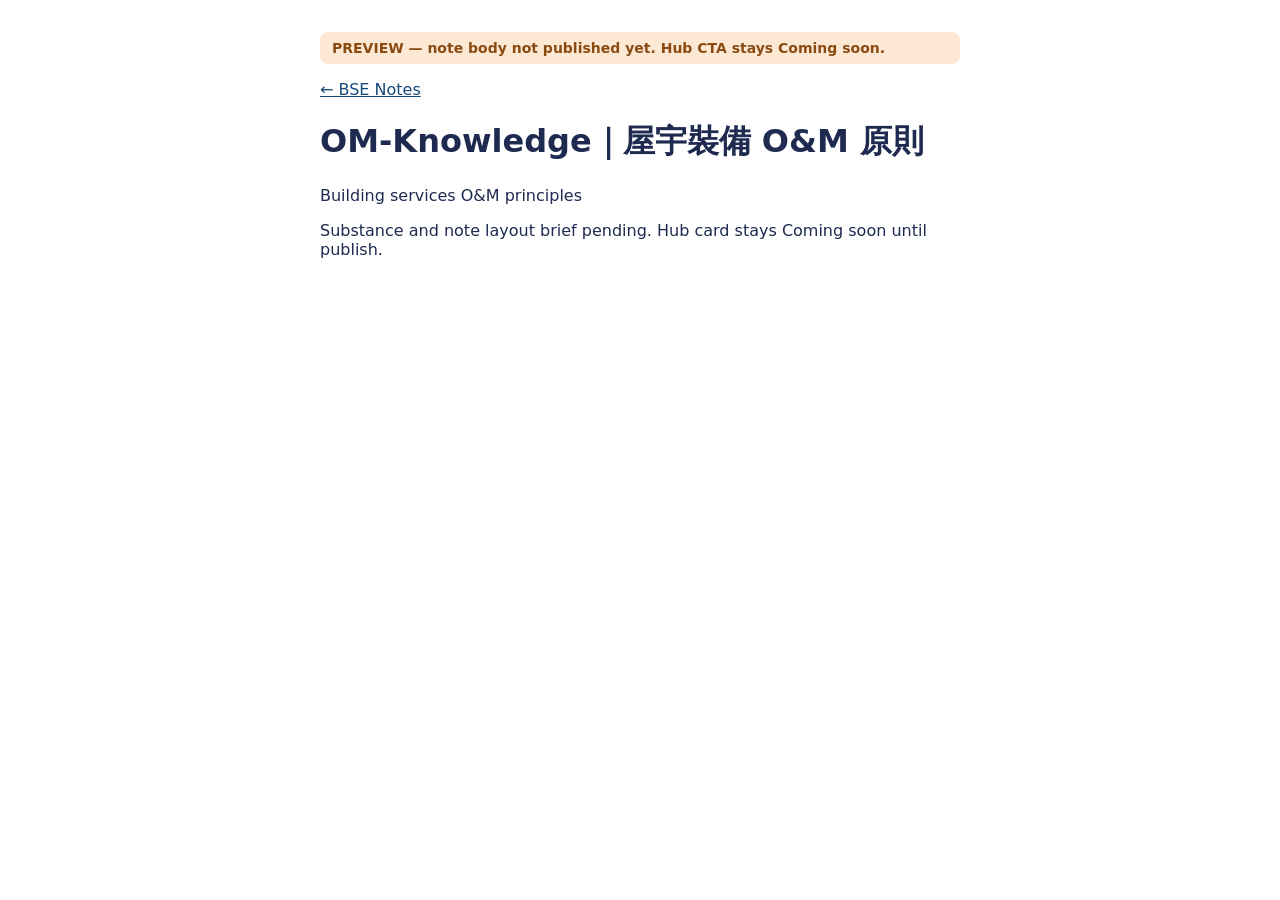
==== notes/om-knowledge/index.html @ ad76e93e "feat: hub preview from Celine brief-hub-v1 Port mockup hub-v1 to index with PREVIEW badge. First car" ====
<!DOCTYPE html>
<html lang="zh-Hant">
<head>
  <meta charset="utf-8" />
  <meta name="viewport" content="width=device-width, initial-scale=1, viewport-fit=cover" />
  <title>OM-Knowledge｜屋宇裝備 O&amp;M 原則 (PREVIEW)</title>
  <meta name="robots" content="noindex,nofollow" />
  <meta name="description" content="Building services O&amp;M principles — coming soon." />
  <style>
    body { font-family: system-ui, sans-serif; max-width: 40rem; margin: 2rem auto; padding: 0 1rem; color: #1E2A50; }
    .preview { background: #fde8d4; color: #8a4b12; padding: 0.5rem 0.75rem; border-radius: 8px; font-weight: 600; font-size: 0.875rem; }
    a { color: #174A7C; }
  </style>
</head>
<body>
  <p class="preview">PREVIEW — note body not published yet. Hub CTA stays Coming soon.</p>
  <p><a href="../../">← BSE Notes</a></p>
  <h1>OM-Knowledge｜屋宇裝備 O&amp;M 原則</h1>
  <p>Building services O&amp;M principles</p>
  <p>Substance and note layout brief pending. Hub card stays Coming soon until publish.</p>
</body>
</html>
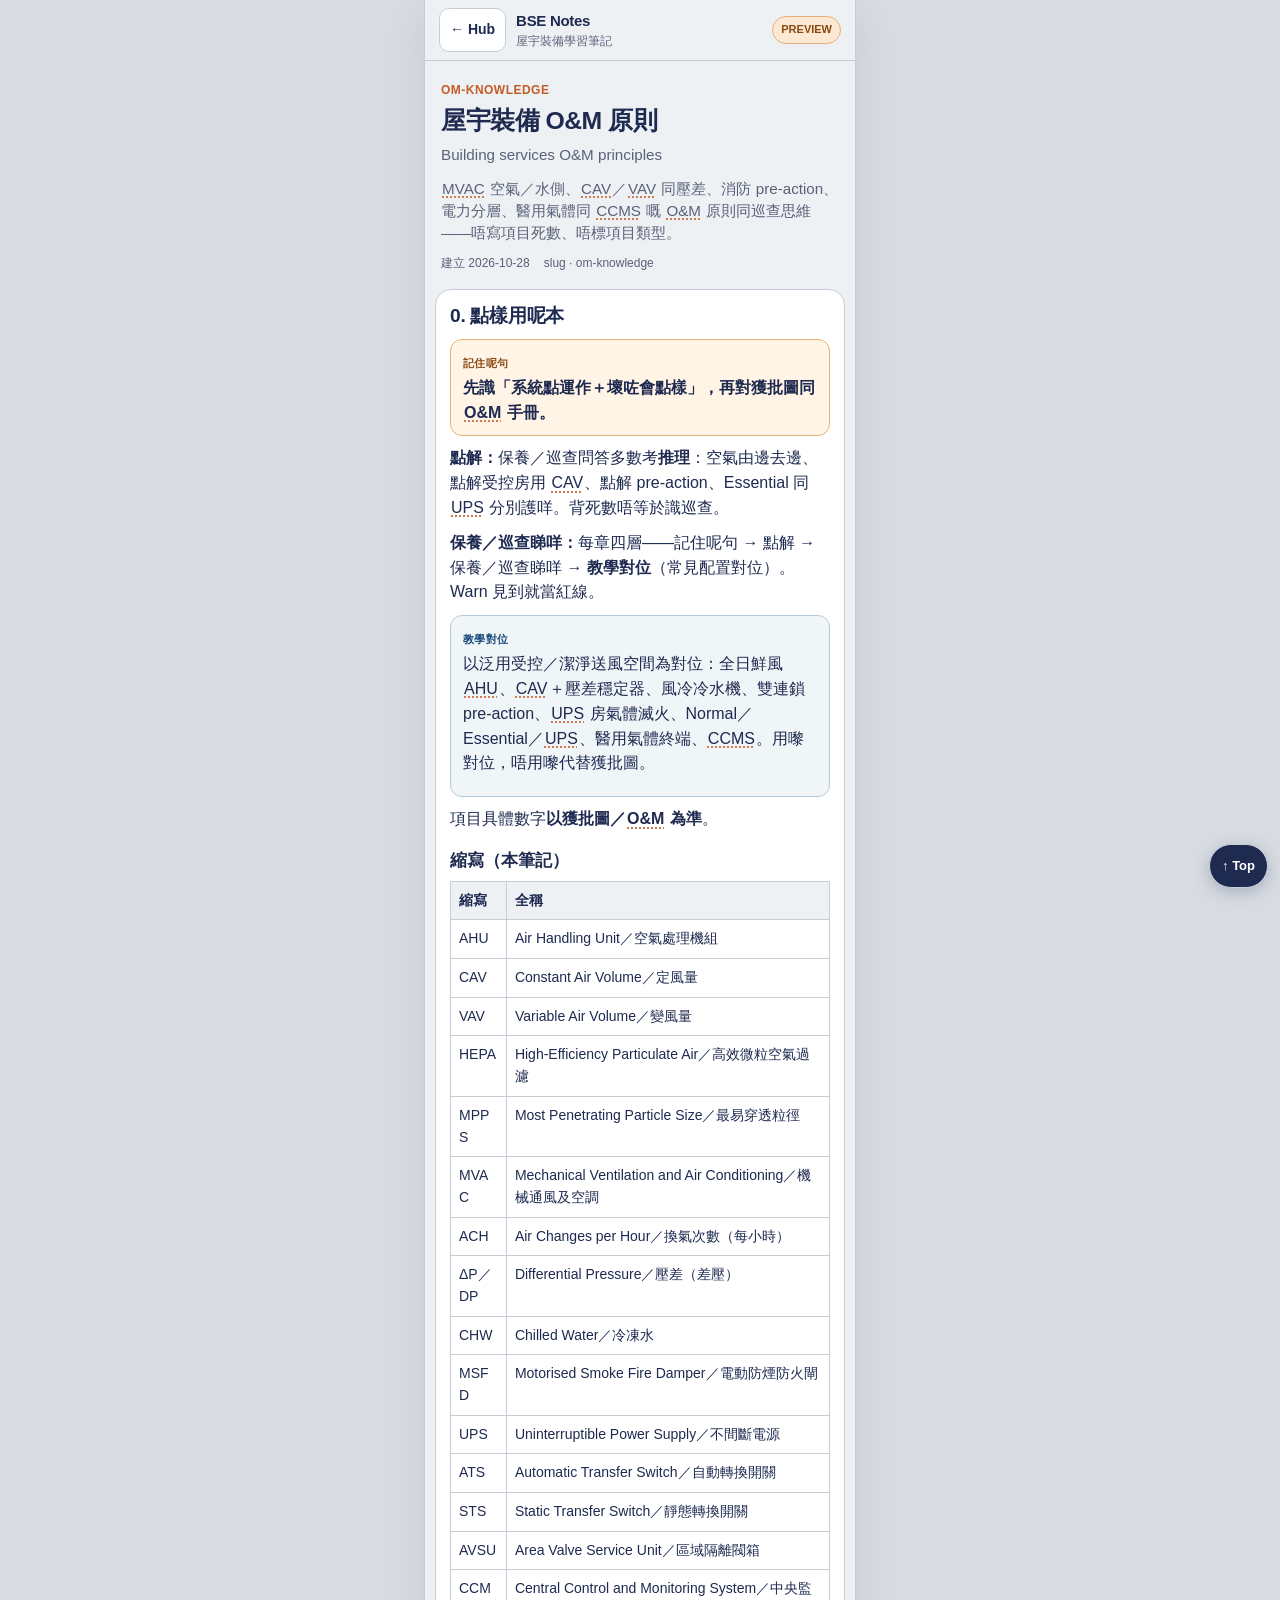
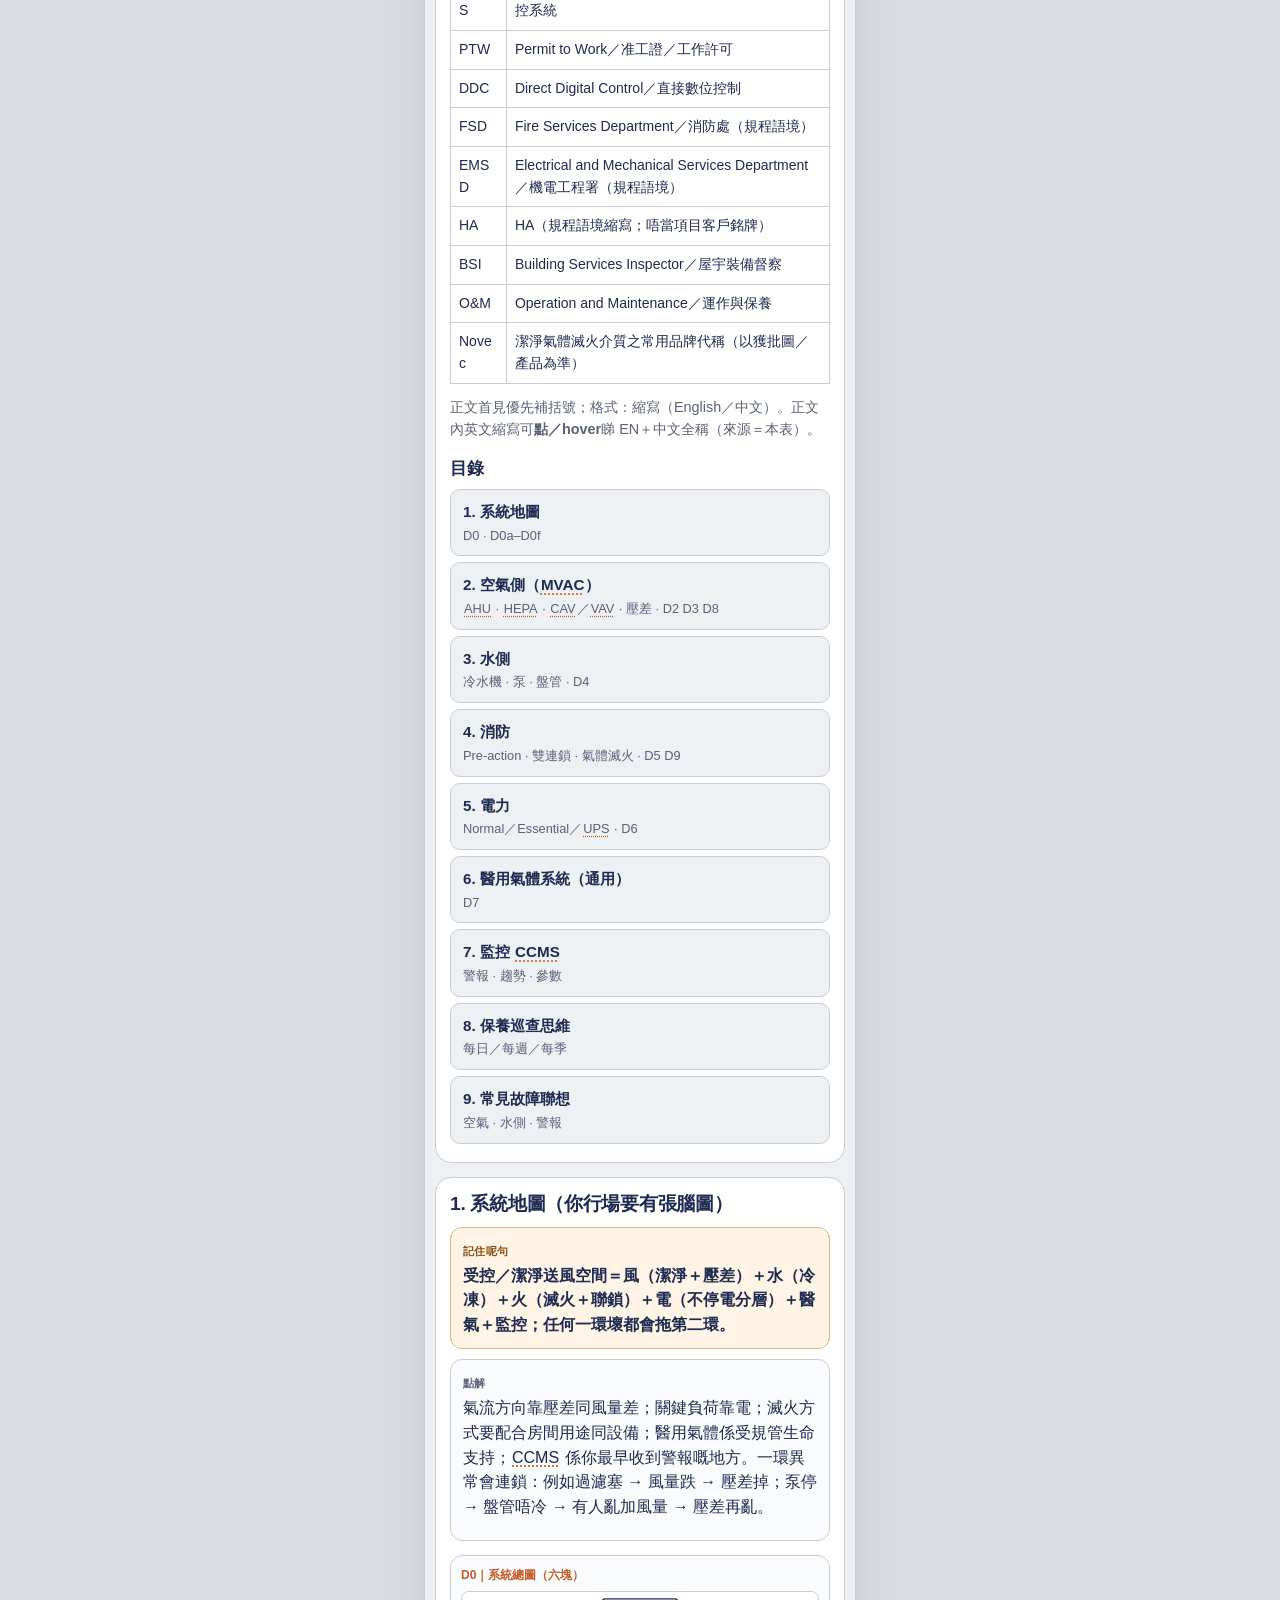
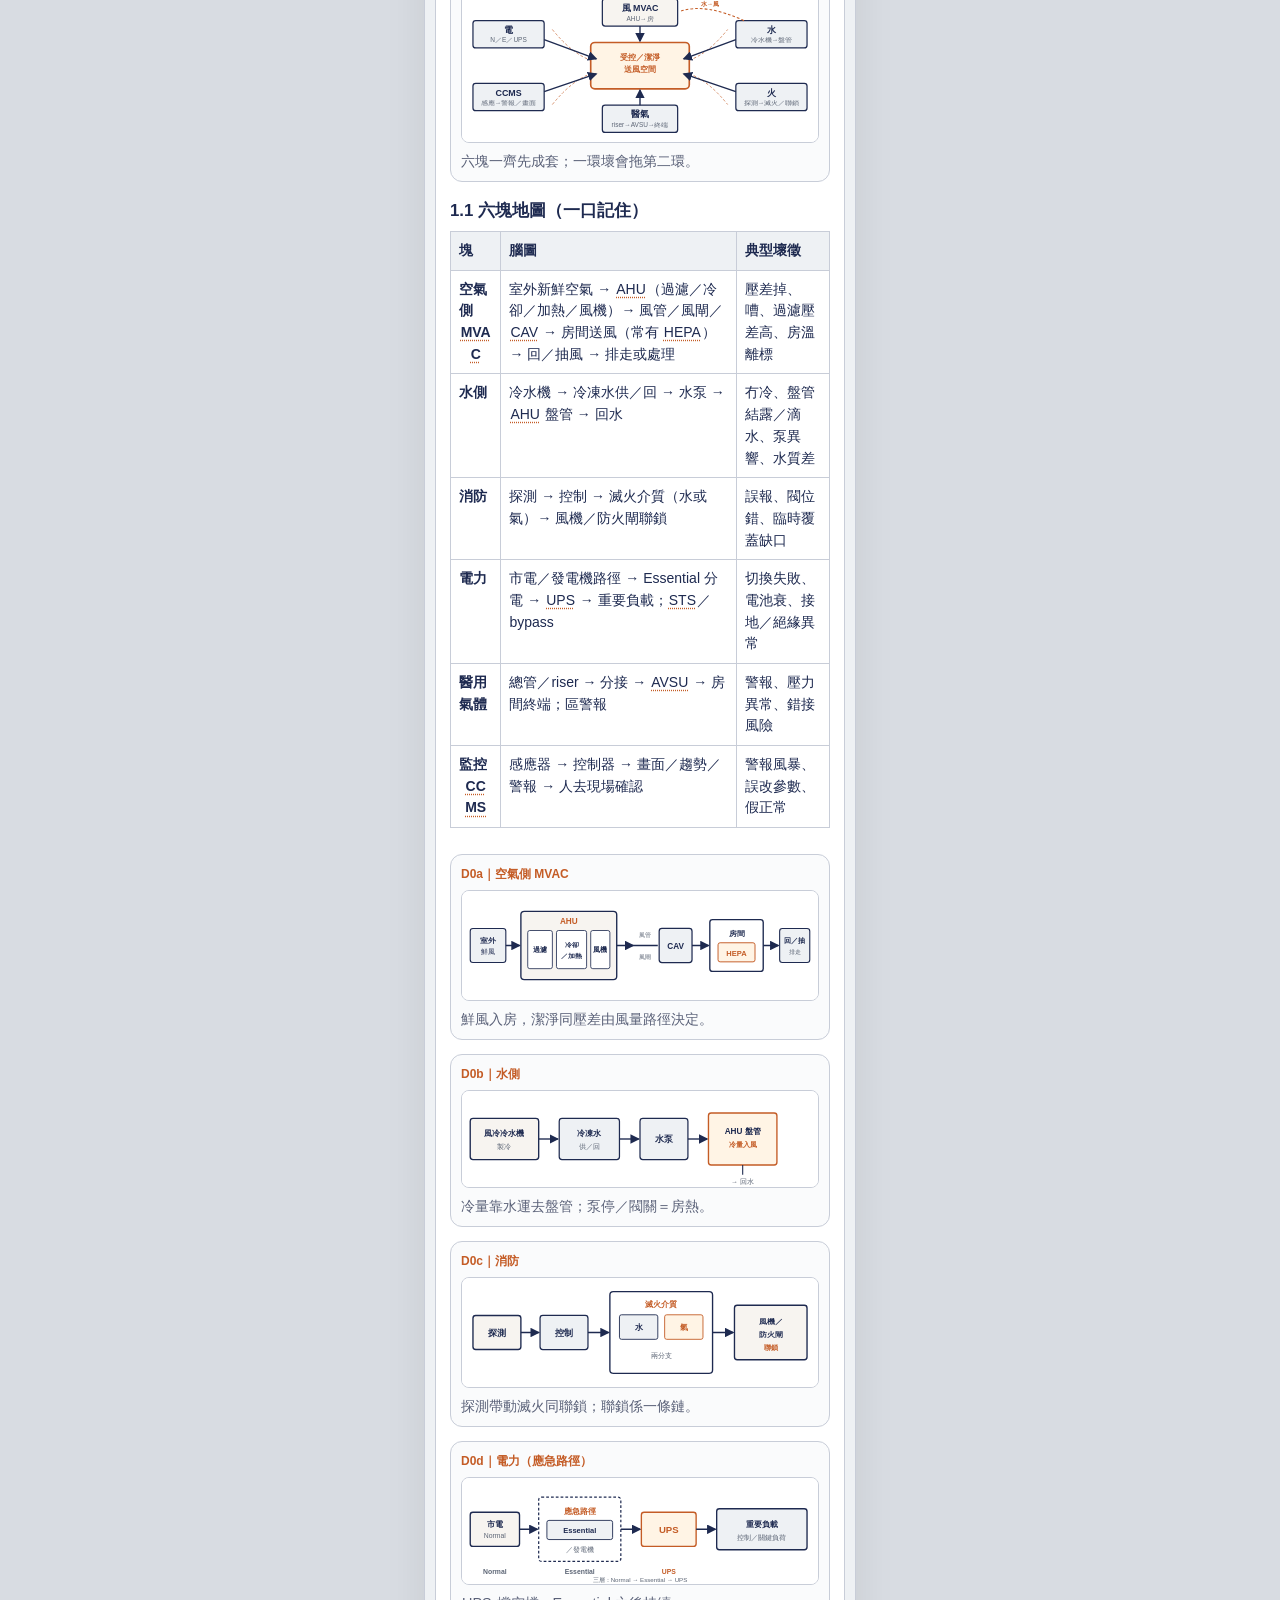
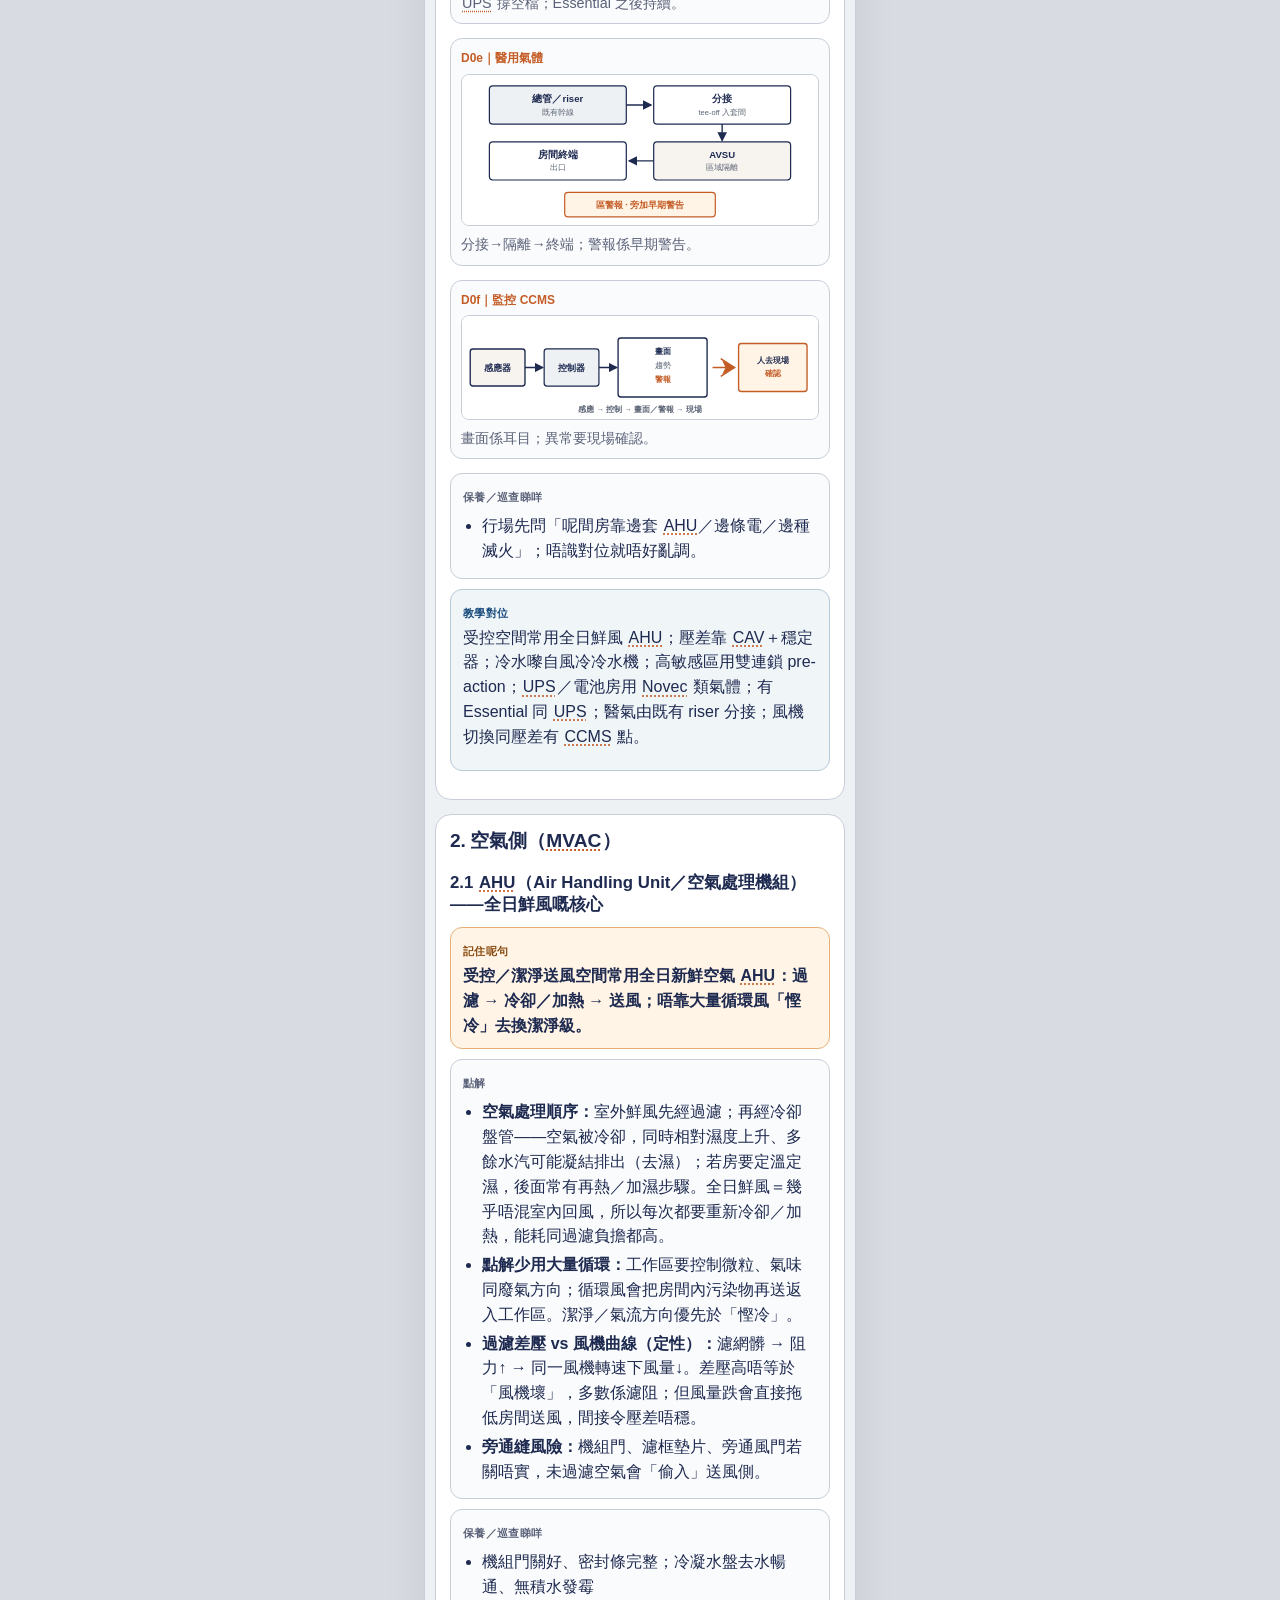
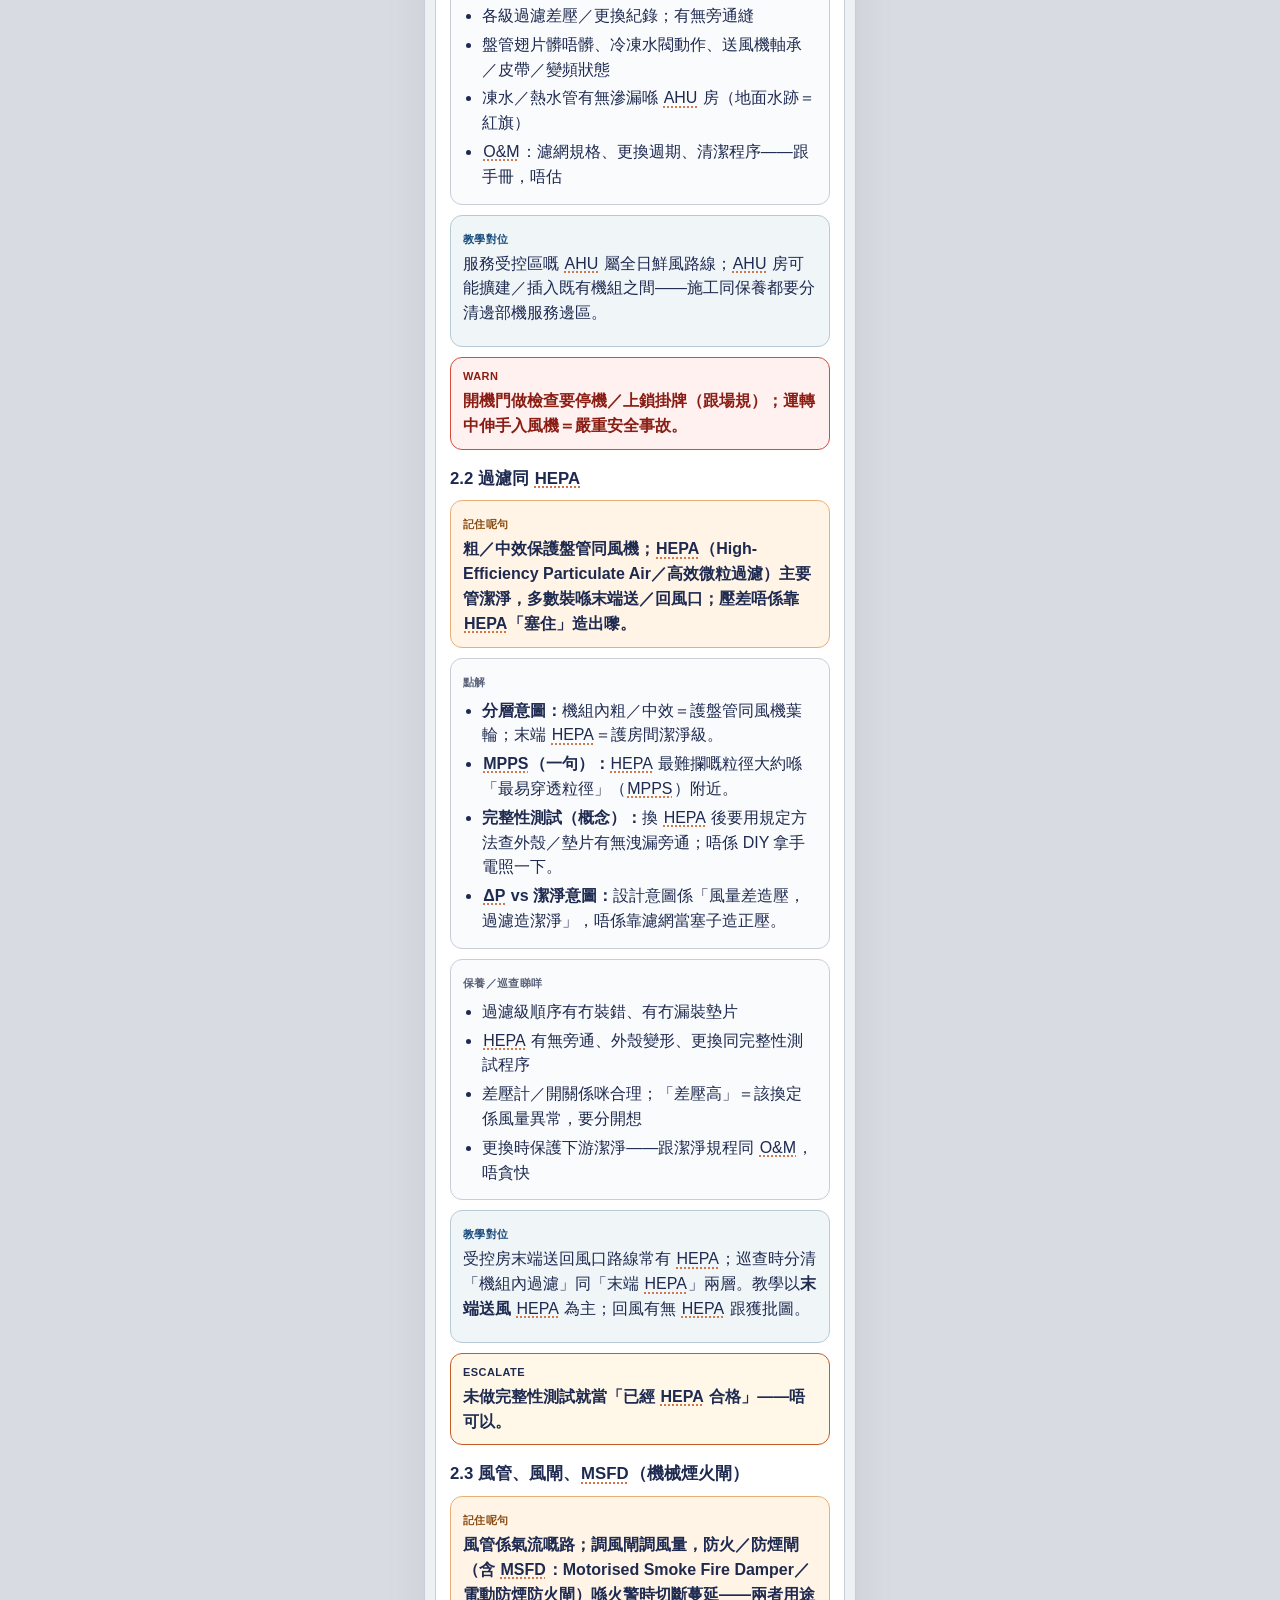
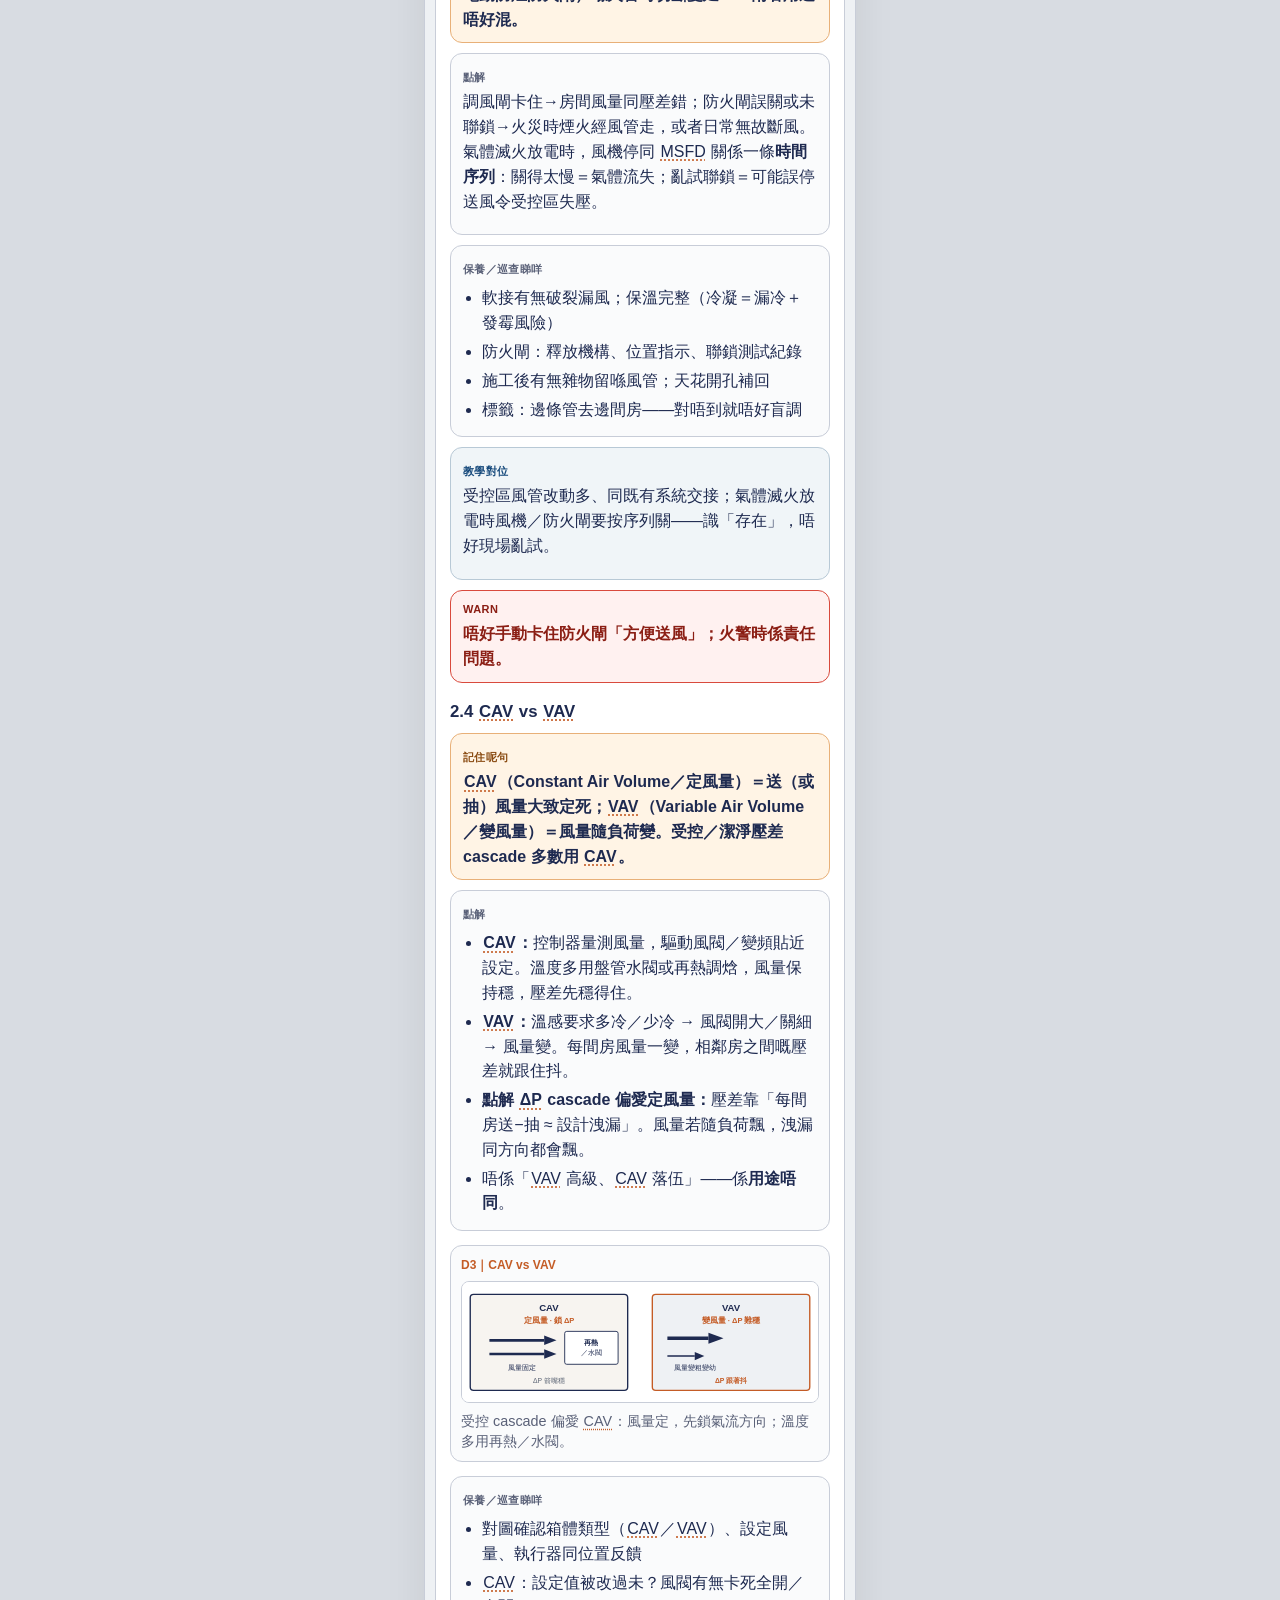
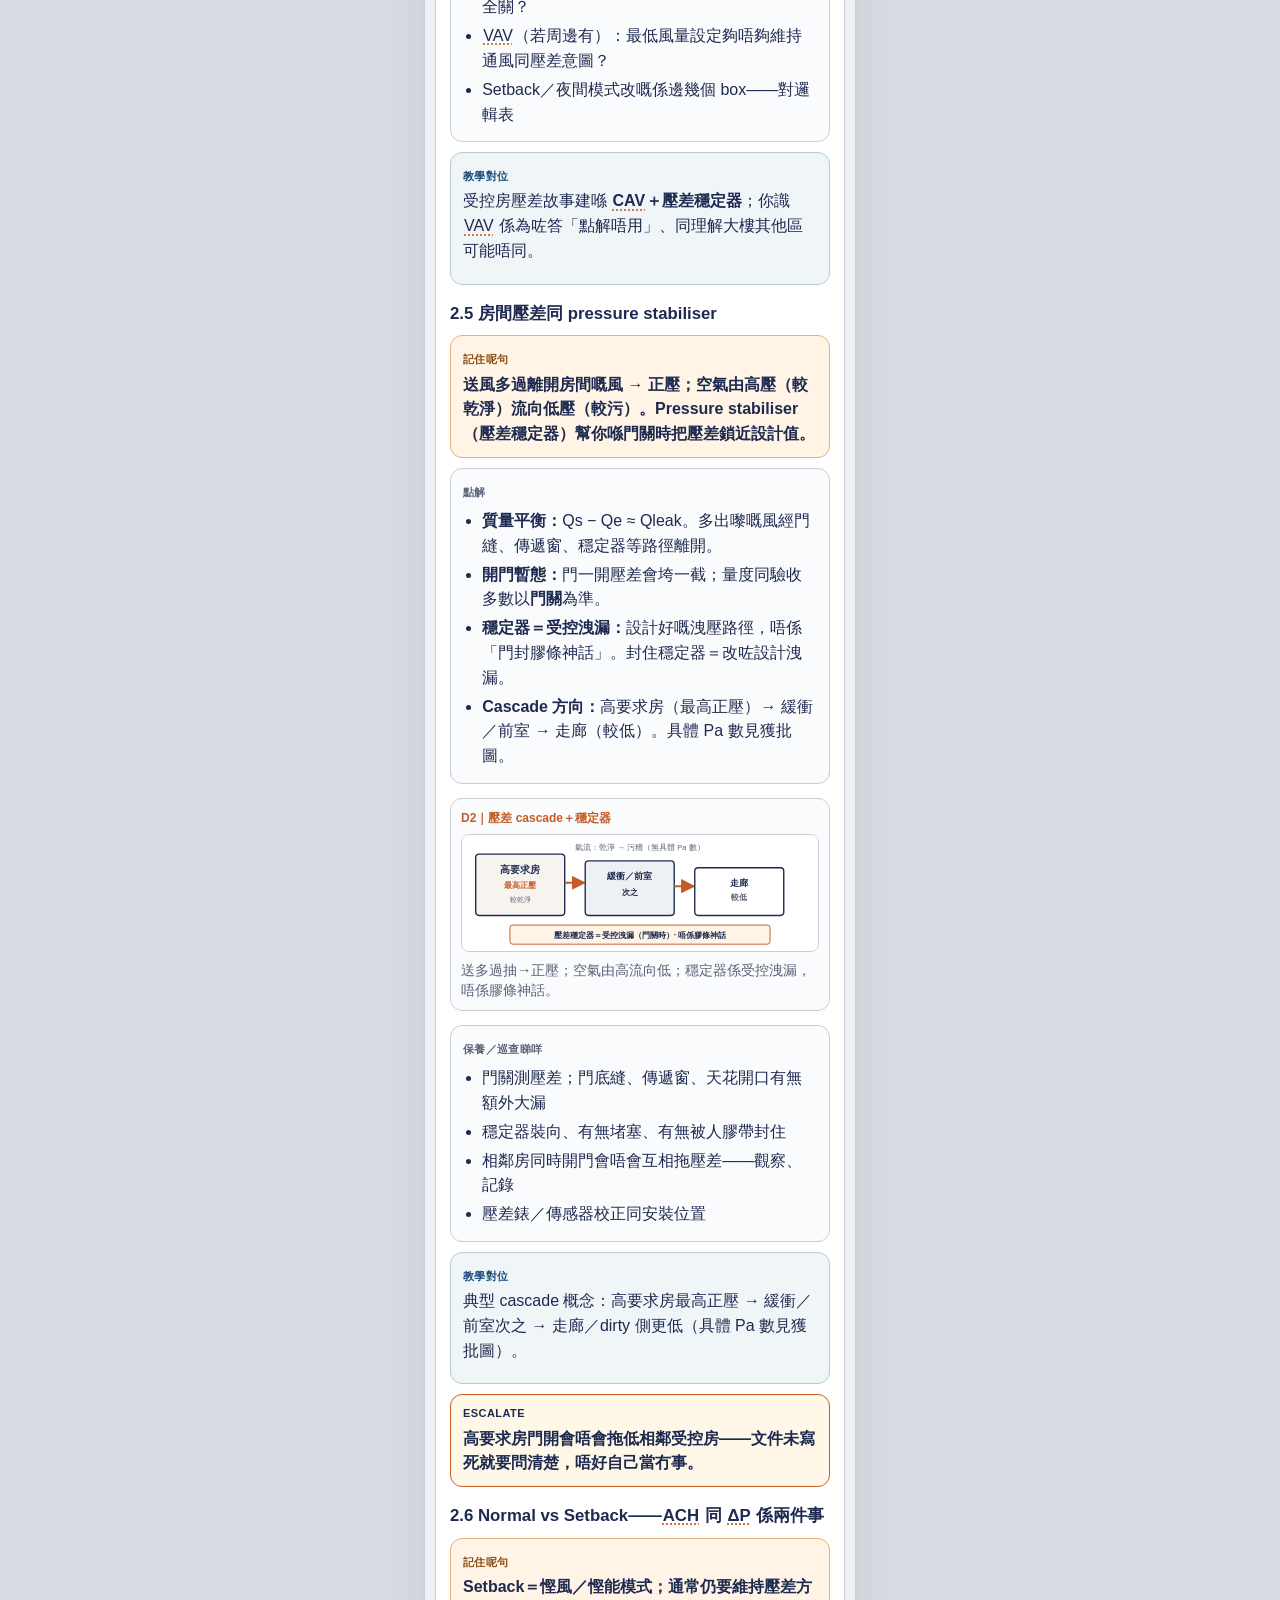
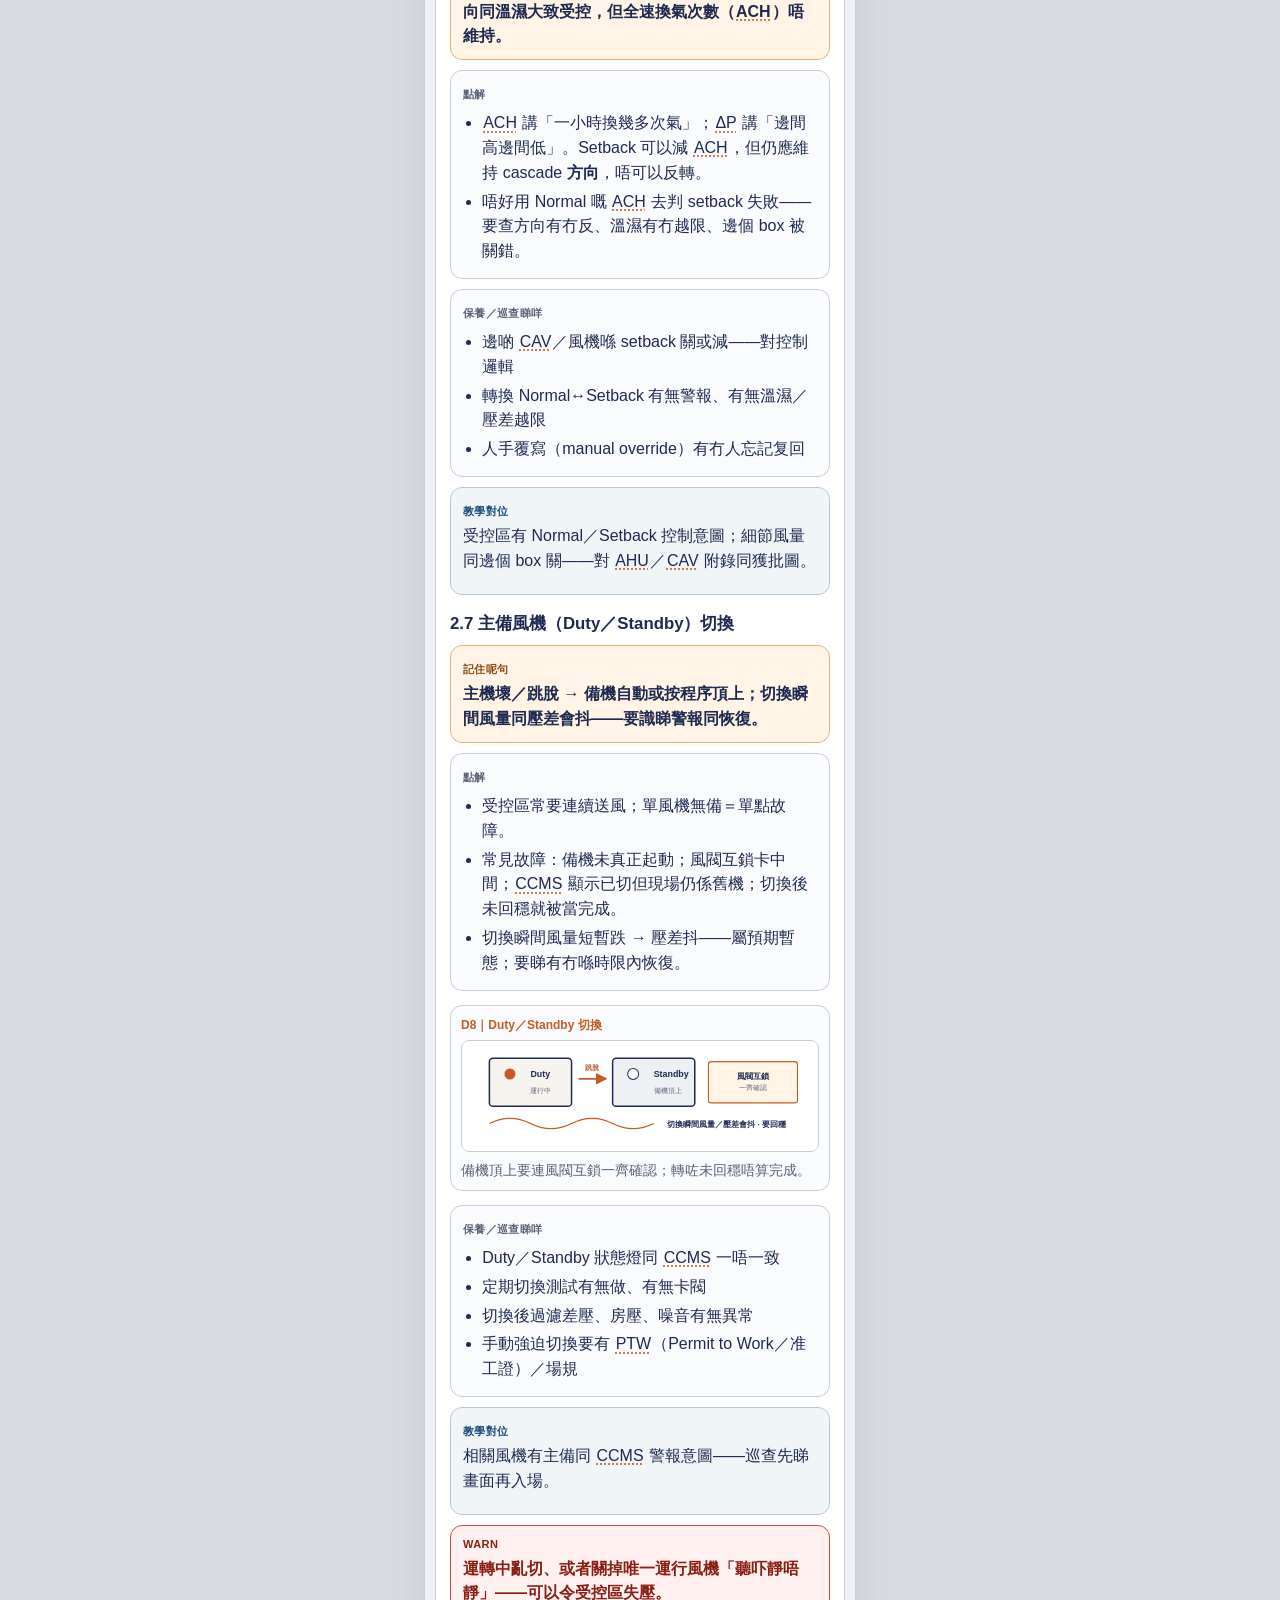
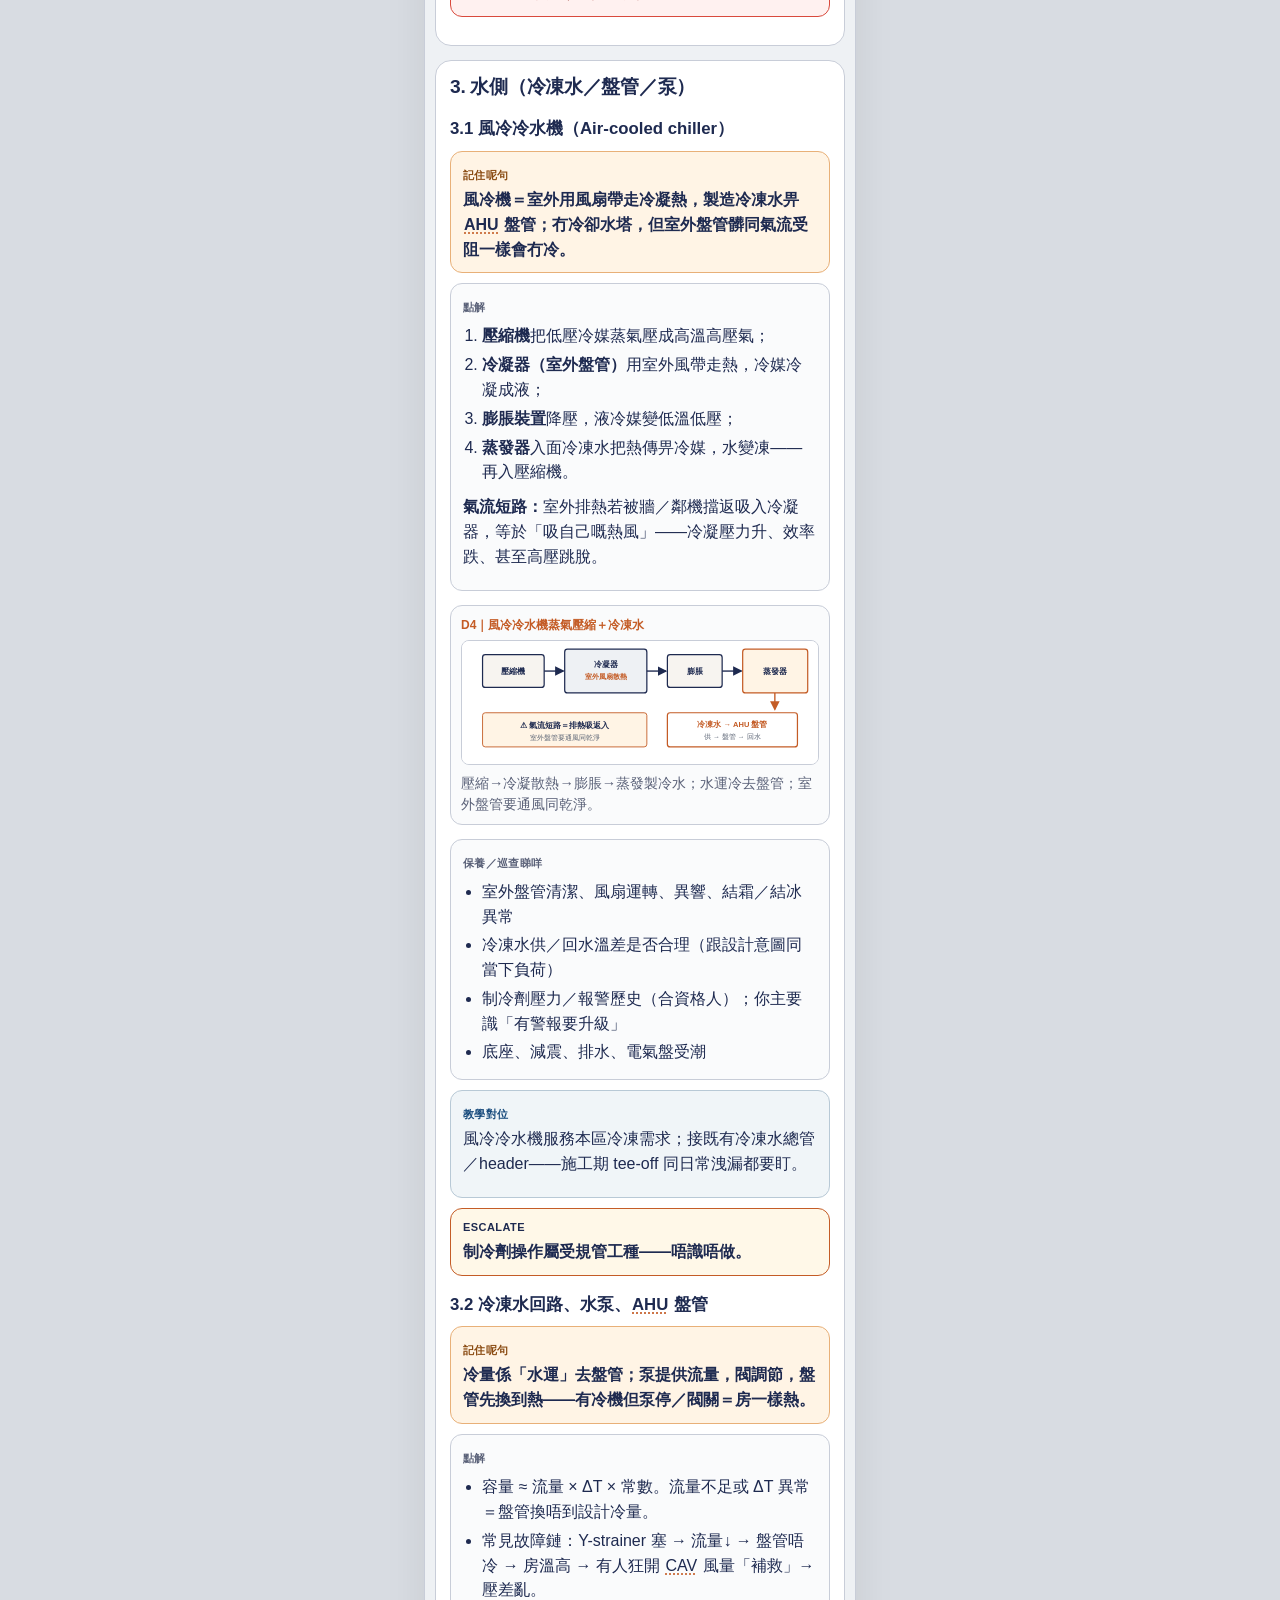
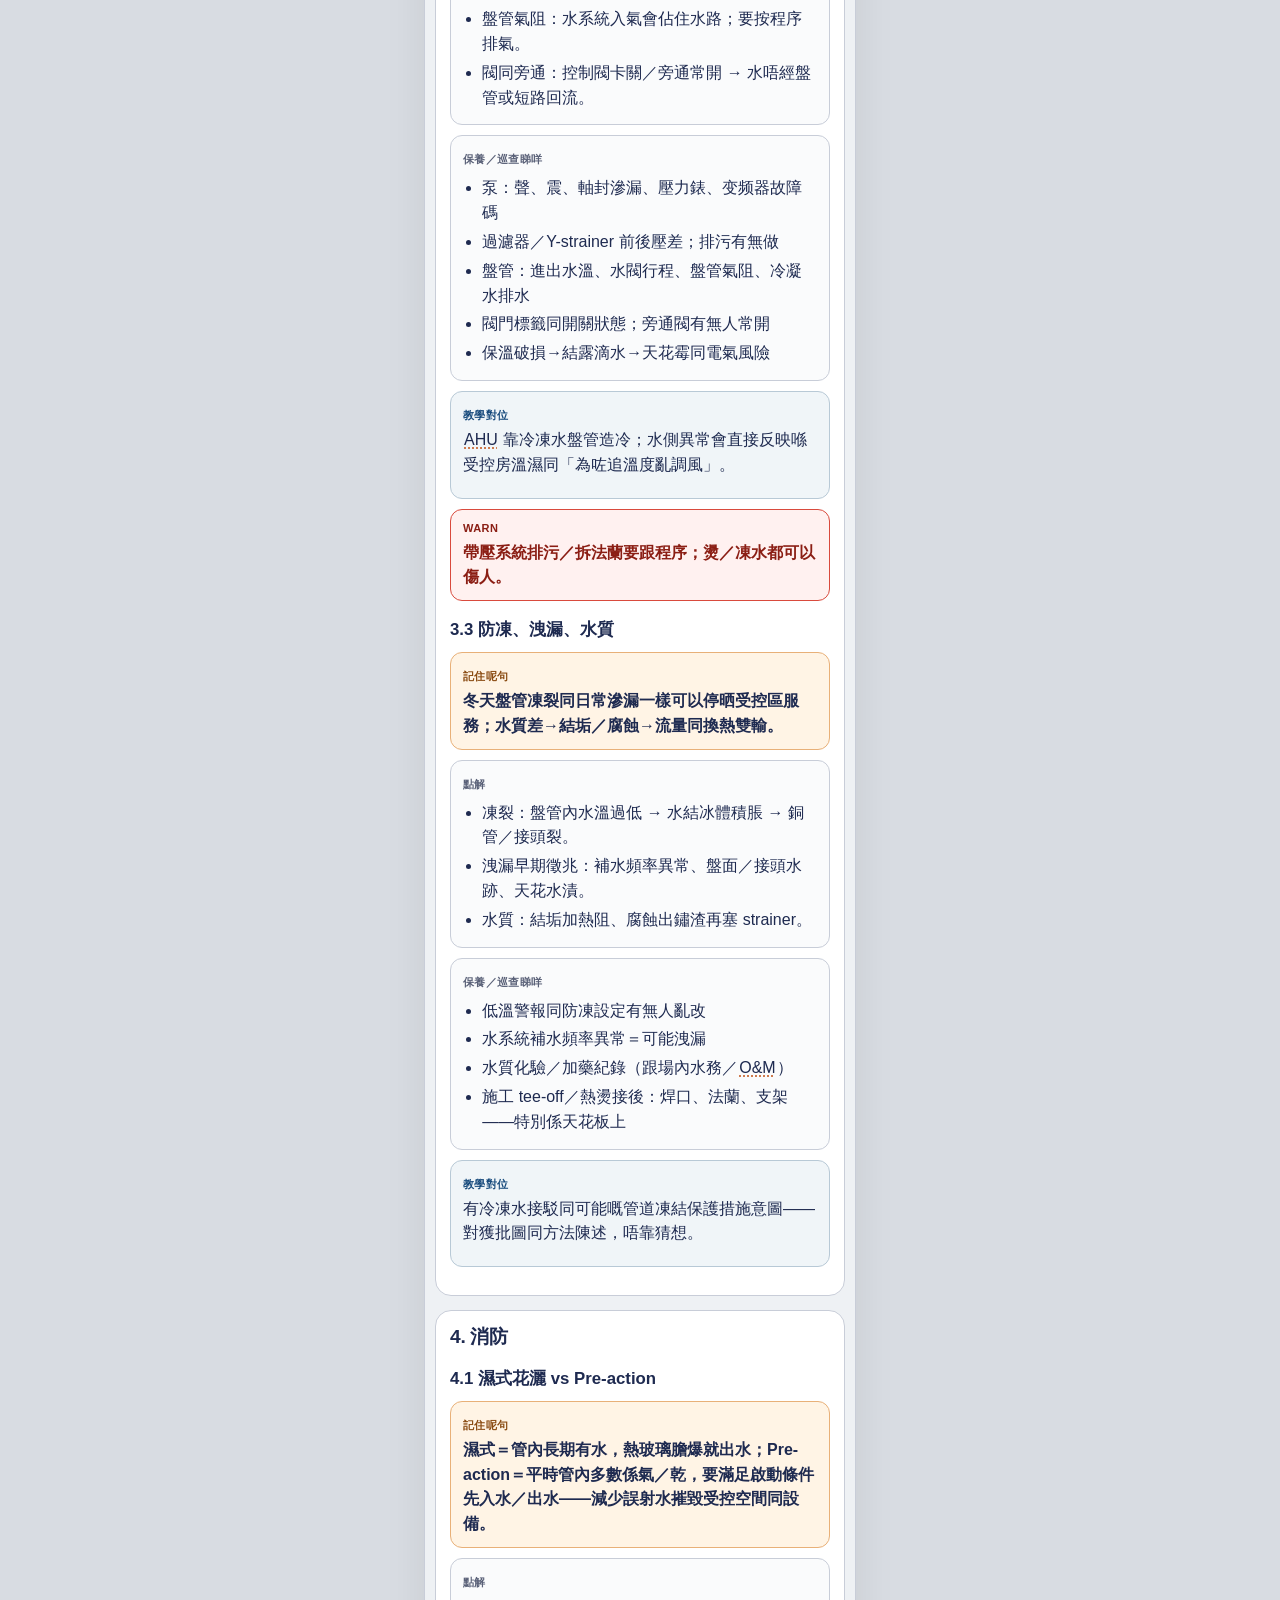
==== commit 525d6cbd: "feat: ship OM-Knowledge note v3.1 on preview Replace the coming-soon placeholder with the Celine lay" ====
--- a/notes/om-knowledge/index.html
+++ b/notes/om-knowledge/index.html
@@ -5,18 +5,1149 @@
   <meta name="viewport" content="width=device-width, initial-scale=1, viewport-fit=cover" />
   <title>OM-Knowledge｜屋宇裝備 O&amp;M 原則 (PREVIEW)</title>
   <meta name="robots" content="noindex,nofollow" />
-  <meta name="description" content="Building services O&amp;M principles — coming soon." />
+  <meta name="description" content="MVAC 空氣／水側、CAV／VAV 同壓差、消防 pre-action、電力分層、醫用氣體同 CCMS 嘅 O&amp;M 原則同巡查思維——唔寫項目死數、唔標項目類型。" />
+  <meta name="theme-color" content="#EEF1F4" />
   <style>
-    body { font-family: system-ui, sans-serif; max-width: 40rem; margin: 2rem auto; padding: 0 1rem; color: #1E2A50; }
-    .preview { background: #fde8d4; color: #8a4b12; padding: 0.5rem 0.75rem; border-radius: 8px; font-weight: 600; font-size: 0.875rem; }
-    a { color: #174A7C; }
-  </style>
+:root {
+  --canvas: #EEF1F4;
+  --panel: #FFFFFF;
+  --ink: #1E2A50;
+  --muted: #5A6178;
+  --line: #C8CDD8;
+  --accent: #C45C26;
+  --focus: #174A7C;
+  --warn-bg: #FFF1F0;
+  --warn-bd: #D94A3D;
+  --warn-ink: #8B1E14;
+  --esc-bg: #FFF8E8;
+  --esc-bd: #C45C26;
+  --remember-bg: #FFF4E5;
+  --align-bg: #F0F5F8;
+  --safe-top: env(safe-area-inset-top, 0px);
+  --safe-bottom: env(safe-area-inset-bottom, 0px);
+}
+* { box-sizing: border-box; }
+html { scroll-behavior: smooth; }
+html, body {
+  margin: 0; padding: 0;
+  background: #D8DCE2;
+  color: var(--ink);
+  font-family: -apple-system, BlinkMacSystemFont, "Segoe UI", Roboto,
+    "Noto Sans TC", "PingFang TC", "Helvetica Neue", sans-serif;
+  font-size: 16px;
+  line-height: 1.55;
+  -webkit-text-size-adjust: 100%;
+}
+img, svg { max-width: 100%; height: auto; display: block; }
+a { color: var(--focus); }
+a:focus-visible, button:focus-visible, .toc a:focus-visible {
+  outline: 3px solid var(--focus);
+  outline-offset: 2px;
+}
+
+.topbar {
+  position: sticky; top: 0; z-index: 40;
+  display: flex; align-items: center; gap: 10px;
+  padding: calc(8px + var(--safe-top)) 14px 8px;
+  background: rgba(238,241,244,0.96);
+  backdrop-filter: blur(8px);
+  border-bottom: 1px solid var(--line);
+}
+.topbar a.back {
+  display: inline-flex; align-items: center; justify-content: center;
+  min-height: 44px; min-width: 44px; padding: 0 10px;
+  border-radius: 10px; text-decoration: none; font-weight: 600; font-size: 14px;
+  color: var(--ink); background: var(--panel); border: 1px solid var(--line);
+}
+.topbar .brand { min-width: 0; flex: 1; }
+.topbar .brand .name { font-weight: 700; font-size: 15px; letter-spacing: -0.02em; }
+.topbar .brand .sub { font-size: 12px; color: var(--muted); }
+.topbar .badge {
+  font-size: 11px;
+  font-weight: 700;
+  color: #8a4b12;
+  background: #fde8d4;
+  border: 1px solid #e8b078;
+  border-radius: 999px;
+  padding: 4px 8px;
+  white-space: nowrap;
+  flex: 0 0 auto;
+}
+
+.wrap {
+  max-width: 430px;
+  overflow-x: hidden;
+  margin: 0 auto;
+  background: var(--canvas);
+  min-height: 100dvh;
+  padding-bottom: calc(32px + var(--safe-bottom));
+}
+@media (min-width: 768px) {
+  .wrap { box-shadow: 0 0 0 1px var(--line), 0 12px 40px rgba(0,0,0,0.08); }
+}
+
+.hero { padding: 16px 16px 8px; }
+.eyebrow {
+  display: inline-block; font-size: 12px; font-weight: 700;
+  letter-spacing: 0.04em; text-transform: uppercase;
+  color: var(--accent); margin-bottom: 6px;
+}
+.hero h1 {
+  margin: 0; font-size: 1.55rem; line-height: 1.25;
+  letter-spacing: -0.02em; font-weight: 800;
+}
+.hero .en {
+  margin: 6px 0 0; font-size: 0.95rem; color: var(--muted); font-weight: 500;
+}
+.hero .blurb {
+  margin: 12px 0 0; font-size: 0.95rem; color: var(--muted); line-height: 1.45;
+}
+.meta-row {
+  margin-top: 10px; font-size: 12px; color: var(--muted);
+  display: flex; flex-wrap: wrap; gap: 8px 14px;
+}
+
+.sheet {
+  margin: 8px 10px 0;
+  background: var(--panel);
+  border-radius: 16px;
+  border: 1px solid var(--line);
+  padding: 14px 14px 18px;
+}
+.sheet + .sheet { margin-top: 14px; }
+
+h2 {
+  margin: 0 0 10px; font-size: 1.2rem; line-height: 1.3;
+  letter-spacing: -0.015em; font-weight: 800;
+  scroll-margin-top: 64px;
+}
+h3 {
+  margin: 18px 0 8px; font-size: 1.05rem; line-height: 1.35;
+  font-weight: 750; scroll-margin-top: 64px;
+}
+h3:first-child { margin-top: 0; }
+p { margin: 0 0 10px; overflow-wrap: anywhere; }
+ul, ol { margin: 0 0 10px; padding-left: 1.2em; }
+li { margin: 0.25em 0; overflow-wrap: anywhere; }
+table {
+  width: 100%; border-collapse: collapse; font-size: 0.9375rem;
+  margin: 0 0 12px;
+}
+th, td {
+  border: 1px solid var(--line); padding: 8px 8px;
+  text-align: left; vertical-align: top; overflow-wrap: anywhere;
+}
+th { background: var(--canvas); font-weight: 700; }
+.checklist { list-style: none; padding-left: 0; }
+.checklist li {
+  position: relative; padding: 6px 8px 6px 28px;
+  border: 1px solid var(--line); border-radius: 8px;
+  margin: 6px 0; background: #FAFBFC;
+}
+.checklist li::before {
+  content: ""; position: absolute; left: 8px; top: 10px;
+  width: 14px; height: 14px; border: 2px solid var(--line); border-radius: 3px;
+}
+
+.toc {
+  display: flex; flex-direction: column; gap: 6px;
+  margin: 8px 0 0;
+}
+.toc a {
+  display: block; text-decoration: none; color: var(--ink);
+  padding: 10px 12px; border-radius: 10px;
+  background: var(--canvas); border: 1px solid var(--line);
+  font-size: 0.95rem; font-weight: 600;
+}
+.toc a span { display: block; font-size: 0.8rem; color: var(--muted); font-weight: 500; margin-top: 2px; }
+
+.tier {
+  border: 1px solid var(--line); border-radius: 12px;
+  padding: 10px 12px; margin: 10px 0;
+  background: #FAFBFC;
+}
+.tier .label {
+  display: inline-block; font-size: 11px; font-weight: 800;
+  letter-spacing: 0.03em; text-transform: uppercase;
+  color: var(--muted); margin-bottom: 4px;
+}
+.tier.remember { background: var(--remember-bg); border-color: #e8b078; }
+.tier.remember .label { color: #8a4b12; }
+.tier.remember p { font-weight: 650; margin-bottom: 0; }
+.tier.align { background: var(--align-bg); border-color: #b8c9d6; }
+.tier.align .label { color: var(--focus); }
+.tier ul { margin-bottom: 0; }
+
+.warn, .escalate {
+  border-radius: 12px; padding: 10px 12px; margin: 10px 0;
+  border: 1.5px solid;
+}
+.warn { background: var(--warn-bg); border-color: var(--warn-bd); color: var(--warn-ink); }
+.escalate { background: var(--esc-bg); border-color: var(--esc-bd); }
+.warn .label, .escalate .label {
+  font-size: 11px; font-weight: 800; letter-spacing: 0.04em;
+  text-transform: uppercase; display: block; margin-bottom: 4px;
+}
+.warn p, .escalate p { margin: 0; font-weight: 600; }
+
+.figure {
+  margin: 14px 0; padding: 10px;
+  background: #FAFBFC; border: 1px solid var(--line); border-radius: 12px;
+}
+.figure .fid {
+  font-size: 12px; font-weight: 800; color: var(--accent); margin-bottom: 6px;
+}
+.figure img {
+  width: 100%; background: #fff; border-radius: 8px;
+  border: 1px solid var(--line);
+}
+.figure .cap {
+  margin: 8px 0 0; font-size: 0.9rem; color: var(--muted); line-height: 1.4;
+}
+
+.abbr-wrap { overflow-x: auto; -webkit-overflow-scrolling: touch; }
+.abbr-wrap table { min-width: 280px; font-size: 0.875rem; }
+
+.closing {
+  margin: 12px 10px 0; padding: 14px;
+  background: var(--panel); border-radius: 16px; border: 1px solid var(--line);
+  font-size: 0.95rem; color: var(--muted);
+}
+.closing strong { color: var(--ink); }
+
+.jump {
+  position: fixed; right: 12px; bottom: calc(12px + var(--safe-bottom));
+  z-index: 30;
+  min-height: 44px; min-width: 44px; padding: 0 12px;
+  border-radius: 999px; border: 1px solid var(--line);
+  background: var(--ink); color: #fff; font-weight: 700; font-size: 13px;
+  text-decoration: none; display: inline-flex; align-items: center;
+  box-shadow: 0 4px 16px rgba(30,42,80,0.25);
+}
+
+/* —— In-text abbr popovers (v3.1) —— */
+.abbr-term {
+  display: inline;
+  margin: 0; padding: 0 1px;
+  border: 0; background: transparent;
+  font: inherit; color: inherit;
+  cursor: pointer;
+  text-decoration: underline dotted;
+  text-decoration-color: var(--accent);
+  text-underline-offset: 3px;
+  border-radius: 3px;
+  -webkit-tap-highlight-color: transparent;
+}
+.abbr-term:focus-visible {
+  outline: 3px solid var(--focus);
+  outline-offset: 2px;
+}
+.abbr-term[aria-expanded="true"] {
+  background: rgba(196,92,38,0.12);
+  text-decoration-style: solid;
+}
+.abbr-pop {
+  position: absolute;
+  z-index: 50;
+  max-width: min(280px, calc(100vw - 24px));
+  padding: 10px 12px;
+  background: var(--panel);
+  color: var(--ink);
+  border: 1px solid var(--line);
+  border-radius: 12px;
+  box-shadow: 0 8px 28px rgba(30,42,80,0.18);
+  font-size: 0.875rem;
+  line-height: 1.45;
+  pointer-events: auto;
+}
+.abbr-pop[hidden] { display: none !important; }
+.abbr-pop .en { display: block; font-weight: 700; color: var(--ink); }
+.abbr-pop .zh { display: block; margin-top: 4px; color: var(--muted); font-size: 0.85rem; }
+.abbr-pop .key {
+  display: block; font-size: 11px; font-weight: 800;
+  letter-spacing: 0.04em; text-transform: uppercase;
+  color: var(--accent); margin-bottom: 4px;
+}
+.abbr-live {
+  position: absolute; width: 1px; height: 1px;
+  padding: 0; margin: -1px; overflow: hidden;
+  clip: rect(0,0,0,0); white-space: nowrap; border: 0;
+}
+</style>
 </head>
 <body>
-  <p class="preview">PREVIEW — note body not published yet. Hub CTA stays Coming soon.</p>
-  <p><a href="../../">← BSE Notes</a></p>
-  <h1>OM-Knowledge｜屋宇裝備 O&amp;M 原則</h1>
-  <p>Building services O&amp;M principles</p>
-  <p>Substance and note layout brief pending. Hub card stays Coming soon until publish.</p>
+<div class="wrap" id="top">
+  <header class="topbar">
+    <a class="back" href="../../" aria-label="返回 BSE Notes">← Hub</a>
+    <div class="brand">
+      <div class="name">BSE Notes</div>
+      <div class="sub">屋宇裝備學習筆記</div>
+    </div>
+    <span class="badge">PREVIEW</span>
+  </header>
+
+  <header class="hero">
+    <div class="eyebrow">OM-Knowledge</div>
+    <h1>屋宇裝備 O&amp;M 原則</h1>
+    <p class="en">Building services O&amp;M principles</p>
+    <p class="blurb">MVAC 空氣／水側、CAV／VAV 同壓差、消防 pre-action、電力分層、醫用氣體同 CCMS 嘅 O&amp;M 原則同巡查思維——唔寫項目死數、唔標項目類型。</p>
+    <div class="meta-row"><span>建立 2026-10-28</span><span>slug · om-knowledge</span></div>
+  </header>
+
+
+  <section class="sheet" id="s0" aria-labelledby="h-s0">
+    <h2 id="h-s0">0. 點樣用呢本</h2>
+<div class="tier remember"><span class="label">記住呢句</span><p>先識「系統點運作＋壞咗會點樣」，再對獲批圖同 O&amp;M 手冊。</p></div>
+    <p><strong>點解：</strong>保養／巡查問答多數考<strong>推理</strong>：空氣由邊去邊、點解受控房用 CAV、點解 pre-action、Essential 同 UPS 分別護咩。背死數唔等於識巡查。</p>
+    <p><strong>保養／巡查睇咩：</strong>每章四層——記住呢句 → 點解 → 保養／巡查睇咩 → <strong>教學對位</strong>（常見配置對位）。Warn 見到就當紅線。</p>
+<div class="tier align"><span class="label">教學對位</span><p>以泛用受控／潔淨送風空間為對位：全日鮮風 AHU、CAV＋壓差穩定器、風冷冷水機、雙連鎖 pre-action、UPS 房氣體滅火、Normal／Essential／UPS、醫用氣體終端、CCMS。用嚟對位，唔用嚟代替獲批圖。</p></div>
+    <p>項目具體數字<strong>以獲批圖／O&amp;M 為準</strong>。</p>
+
+    <h3 id="abbr">縮寫（本筆記）</h3>
+    <div class="abbr-wrap">
+    <table>
+      <thead><tr><th>縮寫</th><th>全稱</th></tr></thead>
+      <tbody>
+        <tr><td>AHU</td><td>Air Handling Unit／空氣處理機組</td></tr>
+        <tr><td>CAV</td><td>Constant Air Volume／定風量</td></tr>
+        <tr><td>VAV</td><td>Variable Air Volume／變風量</td></tr>
+        <tr><td>HEPA</td><td>High-Efficiency Particulate Air／高效微粒空氣過濾</td></tr>
+        <tr><td>MPPS</td><td>Most Penetrating Particle Size／最易穿透粒徑</td></tr>
+        <tr><td>MVAC</td><td>Mechanical Ventilation and Air Conditioning／機械通風及空調</td></tr>
+        <tr><td>ACH</td><td>Air Changes per Hour／換氣次數（每小時）</td></tr>
+        <tr><td>ΔP／DP</td><td>Differential Pressure／壓差（差壓）</td></tr>
+        <tr><td>CHW</td><td>Chilled Water／冷凍水</td></tr>
+        <tr><td>MSFD</td><td>Motorised Smoke Fire Damper／電動防煙防火閘</td></tr>
+        <tr><td>UPS</td><td>Uninterruptible Power Supply／不間斷電源</td></tr>
+        <tr><td>ATS</td><td>Automatic Transfer Switch／自動轉換開關</td></tr>
+        <tr><td>STS</td><td>Static Transfer Switch／靜態轉換開關</td></tr>
+        <tr><td>AVSU</td><td>Area Valve Service Unit／區域隔離閥箱</td></tr>
+        <tr><td>CCMS</td><td>Central Control and Monitoring System／中央監控系統</td></tr>
+        <tr><td>PTW</td><td>Permit to Work／准工證／工作許可</td></tr>
+        <tr><td>DDC</td><td>Direct Digital Control／直接數位控制</td></tr>
+        <tr><td>FSD</td><td>Fire Services Department／消防處（規程語境）</td></tr>
+        <tr><td>EMSD</td><td>Electrical and Mechanical Services Department／機電工程署（規程語境）</td></tr>
+        <tr><td>HA</td><td>HA（規程語境縮寫；唔當項目客戶銘牌）</td></tr>
+        <tr><td>BSI</td><td>Building Services Inspector／屋宇裝備督察</td></tr>
+        <tr><td>O&amp;M</td><td>Operation and Maintenance／運作與保養</td></tr>
+        <tr><td>Novec</td><td>潔淨氣體滅火介質之常用品牌代稱（以獲批圖／產品為準）</td></tr>
+      </tbody>
+    </table>
+    </div>
+    <p style="font-size:0.9rem;color:var(--muted)">正文首見優先補括號；格式：縮寫（English／中文）。正文內英文縮寫可<strong>點／hover</strong>睇 EN＋中文全稱（來源＝本表）。</p>
+
+    <h3 id="toc">目錄</h3>
+    <nav class="toc" aria-label="章節目錄">
+      <a href="#s1">1. 系統地圖<span>D0 · D0a–D0f</span></a>
+      <a href="#s2">2. 空氣側（MVAC）<span>AHU · HEPA · CAV／VAV · 壓差 · D2 D3 D8</span></a>
+      <a href="#s3">3. 水側<span>冷水機 · 泵 · 盤管 · D4</span></a>
+      <a href="#s4">4. 消防<span>Pre-action · 雙連鎖 · 氣體滅火 · D5 D9</span></a>
+      <a href="#s5">5. 電力<span>Normal／Essential／UPS · D6</span></a>
+      <a href="#s6">6. 醫用氣體系統（通用）<span>D7</span></a>
+      <a href="#s7">7. 監控 CCMS<span>警報 · 趨勢 · 參數</span></a>
+      <a href="#s8">8. 保養巡查思維<span>每日／每週／每季</span></a>
+      <a href="#s9">9. 常見故障聯想<span>空氣 · 水側 · 警報</span></a>
+    </nav>
+  </section>
+
+
+  <section class="sheet" id="s1" aria-labelledby="h-s1">
+    <h2 id="h-s1">1. 系統地圖（你行場要有張腦圖）</h2>
+<div class="tier remember"><span class="label">記住呢句</span><p>受控／潔淨送風空間＝<strong>風（潔淨＋壓差）＋水（冷凍）＋火（滅火＋聯鎖）＋電（不停電分層）＋醫氣＋監控</strong>；任何一環壞都會拖第二環。</p></div>
+<div class="tier why"><span class="label">點解</span><p>氣流方向靠壓差同風量差；關鍵負荷靠電；滅火方式要配合房間用途同設備；醫用氣體係受規管生命支持；CCMS 係你最早收到警報嘅地方。一環異常會連鎖：例如過濾塞 → 風量跌 → 壓差掉；泵停 → 盤管唔冷 → 有人亂加風量 → 壓差再亂。</p></div>
+<figure class="figure" id="fig-d0">
+  <div class="fid">D0｜系統總圖（六塊）</div>
+  <img src="diagrams/D0.svg" alt="D0 系統總圖（六塊）" width="520" height="200" loading="lazy" />
+  <figcaption class="cap">六塊一齊先成套；一環壞會拖第二環。</figcaption>
+</figure>
+
+    <h3 id="s1-1">1.1 六塊地圖（一口記住）</h3>
+    <div class="abbr-wrap">
+    <table>
+      <thead><tr><th>塊</th><th>腦圖</th><th>典型壞徵</th></tr></thead>
+      <tbody>
+        <tr><td><strong>空氣側 MVAC</strong></td><td>室外新鮮空氣 → AHU（過濾／冷卻／加熱／風機）→ 風管／風閘／CAV → 房間送風（常有 HEPA）→ 回／抽風 → 排走或處理</td><td>壓差掉、嘈、過濾壓差高、房溫離標</td></tr>
+        <tr><td><strong>水側</strong></td><td>冷水機 → 冷凍水供／回 → 水泵 → AHU 盤管 → 回水</td><td>冇冷、盤管結露／滴水、泵異響、水質差</td></tr>
+        <tr><td><strong>消防</strong></td><td>探測 → 控制 → 滅火介質（水或氣）→ 風機／防火閘聯鎖</td><td>誤報、閥位錯、臨時覆蓋缺口</td></tr>
+        <tr><td><strong>電力</strong></td><td>市電／發電機路徑 → Essential 分電 → UPS → 重要負載；STS／bypass</td><td>切換失敗、電池衰、接地／絕緣異常</td></tr>
+        <tr><td><strong>醫用氣體</strong></td><td>總管／riser → 分接 → AVSU → 房間終端；區警報</td><td>警報、壓力異常、錯接風險</td></tr>
+        <tr><td><strong>監控 CCMS</strong></td><td>感應器 → 控制器 → 畫面／趨勢／警報 → 人去現場確認</td><td>警報風暴、誤改參數、假正常</td></tr>
+      </tbody>
+    </table>
+    </div>
+<figure class="figure" id="fig-d0a">
+  <div class="fid">D0a｜空氣側 MVAC</div>
+  <img src="diagrams/D0a.svg" alt="D0a 空氣側 MVAC" width="520" height="200" loading="lazy" />
+  <figcaption class="cap">鮮風入房，潔淨同壓差由風量路徑決定。</figcaption>
+</figure>
+<figure class="figure" id="fig-d0b">
+  <div class="fid">D0b｜水側</div>
+  <img src="diagrams/D0b.svg" alt="D0b 水側" width="520" height="200" loading="lazy" />
+  <figcaption class="cap">冷量靠水運去盤管；泵停／閥關＝房熱。</figcaption>
+</figure>
+<figure class="figure" id="fig-d0c">
+  <div class="fid">D0c｜消防</div>
+  <img src="diagrams/D0c.svg" alt="D0c 消防" width="520" height="200" loading="lazy" />
+  <figcaption class="cap">探測帶動滅火同聯鎖；聯鎖係一條鏈。</figcaption>
+</figure>
+<figure class="figure" id="fig-d0d">
+  <div class="fid">D0d｜電力（應急路徑）</div>
+  <img src="diagrams/D0d.svg" alt="D0d 電力（應急路徑）" width="520" height="200" loading="lazy" />
+  <figcaption class="cap">UPS 撐空檔；Essential 之後持續。</figcaption>
+</figure>
+<figure class="figure" id="fig-d0e">
+  <div class="fid">D0e｜醫用氣體</div>
+  <img src="diagrams/D0e.svg" alt="D0e 醫用氣體" width="520" height="200" loading="lazy" />
+  <figcaption class="cap">分接→隔離→終端；警報係早期警告。</figcaption>
+</figure>
+<figure class="figure" id="fig-d0f">
+  <div class="fid">D0f｜監控 CCMS</div>
+  <img src="diagrams/D0f.svg" alt="D0f 監控 CCMS" width="520" height="200" loading="lazy" />
+  <figcaption class="cap">畫面係耳目；異常要現場確認。</figcaption>
+</figure>
+<div class="tier check"><span class="label">保養／巡查睇咩</span><ul><li>行場先問「呢間房靠邊套 AHU／邊條電／邊種滅火」；唔識對位就唔好亂調。</li></ul></div>
+<div class="tier align"><span class="label">教學對位</span><p>受控空間常用全日鮮風 AHU；壓差靠 CAV＋穩定器；冷水嚟自風冷冷水機；高敏感區用雙連鎖 pre-action；UPS／電池房用 Novec 類氣體；有 Essential 同 UPS；醫氣由既有 riser 分接；風機切換同壓差有 CCMS 點。</p></div>
+  </section>
+
+
+  <section class="sheet" id="s2" aria-labelledby="h-s2">
+    <h2 id="h-s2">2. 空氣側（MVAC）</h2>
+
+    <h3 id="s2-1">2.1 AHU（Air Handling Unit／空氣處理機組）——全日鮮風嘅核心</h3>
+<div class="tier remember"><span class="label">記住呢句</span><p>受控／潔淨送風空間常用<strong>全日新鮮空氣</strong> AHU：過濾 → 冷卻／加熱 → 送風；唔靠大量循環風「慳冷」去換潔淨級。</p></div>
+<div class="tier why"><span class="label">點解</span><ul>
+<li><strong>空氣處理順序：</strong>室外鮮風先經過濾；再經冷卻盤管——空氣被冷卻，同時相對濕度上升、多餘水汽可能凝結排出（去濕）；若房要定溫定濕，後面常有再熱／加濕步驟。全日鮮風＝幾乎唔混室內回風，所以每次都要重新冷卻／加熱，能耗同過濾負擔都高。</li>
+<li><strong>點解少用大量循環：</strong>工作區要控制微粒、氣味同廢氣方向；循環風會把房間內污染物再送返入工作區。潔淨／氣流方向優先於「慳冷」。</li>
+<li><strong>過濾差壓 vs 風機曲線（定性）：</strong>濾網髒 → 阻力↑ → 同一風機轉速下風量↓。差壓高唔等於「風機壞」，多數係濾阻；但風量跌會直接拖低房間送風，間接令壓差唔穩。</li>
+<li><strong>旁通縫風險：</strong>機組門、濾框墊片、旁通風門若關唔實，未過濾空氣會「偷入」送風側。</li>
+</ul></div>
+<div class="tier check"><span class="label">保養／巡查睇咩</span><ul>
+<li>機組門關好、密封條完整；冷凝水盤去水暢通、無積水發霉</li>
+<li>各級過濾差壓／更換紀錄；有無旁通縫</li>
+<li>盤管翅片髒唔髒、冷凍水閥動作、送風機軸承／皮帶／變頻狀態</li>
+<li>凍水／熱水管有無滲漏喺 AHU 房（地面水跡＝紅旗）</li>
+<li>O&amp;M：濾網規格、更換週期、清潔程序——跟手冊，唔估</li>
+</ul></div>
+<div class="tier align"><span class="label">教學對位</span><p>服務受控區嘅 AHU 屬全日鮮風路線；AHU 房可能擴建／插入既有機組之間——施工同保養都要分清邊部機服務邊區。</p></div>
+<div class="warn" role="note"><span class="label">Warn</span><p>開機門做檢查要停機／上鎖掛牌（跟場規）；運轉中伸手入風機＝嚴重安全事故。</p></div>
+
+    <h3 id="s2-2">2.2 過濾同 HEPA</h3>
+<div class="tier remember"><span class="label">記住呢句</span><p>粗／中效保護盤管同風機；<strong>HEPA（High-Efficiency Particulate Air／高效微粒過濾）主要管潔淨</strong>，多數裝喺<strong>末端送／回風口</strong>；<strong>壓差唔係靠 HEPA「塞住」造出嚟</strong>。</p></div>
+<div class="tier why"><span class="label">點解</span><ul>
+<li><strong>分層意圖：</strong>機組內粗／中效＝護盤管同風機葉輪；末端 HEPA＝護房間潔淨級。</li>
+<li><strong>MPPS（一句）：</strong>HEPA 最難攔嘅粒徑大約喺「最易穿透粒徑」（MPPS）附近。</li>
+<li><strong>完整性測試（概念）：</strong>換 HEPA 後要用規定方法查外殼／墊片有無洩漏旁通；唔係 DIY 拿手電照一下。</li>
+<li><strong>ΔP vs 潔淨意圖：</strong>設計意圖係「風量差造壓，過濾造潔淨」，唔係靠濾網當塞子造正壓。</li>
+</ul></div>
+<div class="tier check"><span class="label">保養／巡查睇咩</span><ul>
+<li>過濾級順序有冇裝錯、有冇漏裝墊片</li>
+<li>HEPA 有無旁通、外殼變形、更換同完整性測試程序</li>
+<li>差壓計／開關係咪合理；「差壓高」＝該換定係風量異常，要分開想</li>
+<li>更換時保護下游潔淨——跟潔淨規程同 O&amp;M，唔貪快</li>
+</ul></div>
+<div class="tier align"><span class="label">教學對位</span><p>受控房末端送回風口路線常有 HEPA；巡查時分清「機組內過濾」同「末端 HEPA」兩層。教學以<strong>末端送風</strong> HEPA 為主；回風有無 HEPA 跟獲批圖。</p></div>
+<div class="escalate" role="note"><span class="label">Escalate</span><p>未做完整性測試就當「已經 HEPA 合格」——唔可以。</p></div>
+
+    <h3 id="s2-3">2.3 風管、風閘、MSFD（機械煙火閘）</h3>
+<div class="tier remember"><span class="label">記住呢句</span><p>風管係氣流嘅路；<strong>調風閘</strong>調風量，<strong>防火／防煙閘（含 MSFD：Motorised Smoke Fire Damper／電動防煙防火閘）</strong>喺火警時切斷蔓延——兩者用途唔好混。</p></div>
+<div class="tier why"><span class="label">點解</span><p>調風閘卡住→房間風量同壓差錯；防火閘誤關或未聯鎖→火災時煙火經風管走，或者日常無故斷風。氣體滅火放電時，風機停同 MSFD 關係一條<strong>時間序列</strong>：關得太慢＝氣體流失；亂試聯鎖＝可能誤停送風令受控區失壓。</p></div>
+<div class="tier check"><span class="label">保養／巡查睇咩</span><ul>
+<li>軟接有無破裂漏風；保溫完整（冷凝＝漏冷＋發霉風險）</li>
+<li>防火閘：釋放機構、位置指示、聯鎖測試紀錄</li>
+<li>施工後有無雜物留喺風管；天花開孔補回</li>
+<li>標籤：邊條管去邊間房——對唔到就唔好盲調</li>
+</ul></div>
+<div class="tier align"><span class="label">教學對位</span><p>受控區風管改動多、同既有系統交接；氣體滅火放電時風機／防火閘要按序列關——識「存在」，唔好現場亂試。</p></div>
+<div class="warn" role="note"><span class="label">Warn</span><p>唔好手動卡住防火閘「方便送風」；火警時係責任問題。</p></div>
+
+    <h3 id="s2-4">2.4 CAV vs VAV</h3>
+<div class="tier remember"><span class="label">記住呢句</span><p><strong>CAV（Constant Air Volume／定風量）</strong>＝送（或抽）風量大致<strong>定死</strong>；<strong>VAV（Variable Air Volume／變風量）</strong>＝風量隨負荷<strong>變</strong>。<strong>受控／潔淨壓差 cascade 多數用 CAV</strong>。</p></div>
+<div class="tier why"><span class="label">點解</span><ul>
+<li><strong>CAV：</strong>控制器量測風量，驅動風閥／變頻貼近設定。溫度多用盤管水閥或再熱調焓，風量保持穩，壓差先穩得住。</li>
+<li><strong>VAV：</strong>溫感要求多冷／少冷 → 風閥開大／關細 → 風量變。每間房風量一變，相鄰房之間嘅壓差就跟住抖。</li>
+<li><strong>點解 ΔP cascade 偏愛定風量：</strong>壓差靠「每間房送−抽 ≈ 設計洩漏」。風量若隨負荷飄，洩漏同方向都會飄。</li>
+<li>唔係「VAV 高級、CAV 落伍」——係<strong>用途唔同</strong>。</li>
+</ul></div>
+<figure class="figure" id="fig-d3">
+  <div class="fid">D3｜CAV vs VAV</div>
+  <img src="diagrams/D3.svg" alt="D3 CAV vs VAV" width="520" height="200" loading="lazy" />
+  <figcaption class="cap">受控 cascade 偏愛 CAV：風量定，先鎖氣流方向；溫度多用再熱／水閥。</figcaption>
+</figure>
+<div class="tier check"><span class="label">保養／巡查睇咩</span><ul>
+<li>對圖確認箱體類型（CAV／VAV）、設定風量、執行器同位置反饋</li>
+<li>CAV：設定值被改過未？風閥有無卡死全開／全關？</li>
+<li>VAV（若周邊有）：最低風量設定夠唔夠維持通風同壓差意圖？</li>
+<li>Setback／夜間模式改嘅係邊幾個 box——對邏輯表</li>
+</ul></div>
+<div class="tier align"><span class="label">教學對位</span><p>受控房壓差故事建喺 <strong>CAV＋壓差穩定器</strong>；你識 VAV 係為咗答「點解唔用」、同理解大樓其他區可能唔同。</p></div>
+
+    <h3 id="s2-5">2.5 房間壓差同 pressure stabiliser</h3>
+<div class="tier remember"><span class="label">記住呢句</span><p><strong>送風多過離開房間嘅風 → 正壓</strong>；空氣由高壓（較乾淨）流向低壓（較污）。<strong>Pressure stabiliser（壓差穩定器）</strong>幫你喺<strong>門關</strong>時把壓差鎖近設計值。</p></div>
+<div class="tier why"><span class="label">點解</span><ul>
+<li><strong>質量平衡：</strong>Qs − Qe ≈ Qleak。多出嚟嘅風經門縫、傳遞窗、穩定器等路徑離開。</li>
+<li><strong>開門暫態：</strong>門一開壓差會垮一截；量度同驗收多數以<strong>門關</strong>為準。</li>
+<li><strong>穩定器＝受控洩漏：</strong>設計好嘅洩壓路徑，唔係「門封膠條神話」。封住穩定器＝改咗設計洩漏。</li>
+<li><strong>Cascade 方向：</strong>高要求房（最高正壓）→ 緩衝／前室 → 走廊（較低）。具體 Pa 數見獲批圖。</li>
+</ul></div>
+<figure class="figure" id="fig-d2">
+  <div class="fid">D2｜壓差 cascade＋穩定器</div>
+  <img src="diagrams/D2.svg" alt="D2 壓差 cascade＋穩定器" width="520" height="200" loading="lazy" />
+  <figcaption class="cap">送多過抽→正壓；空氣由高流向低；穩定器係受控洩漏，唔係膠條神話。</figcaption>
+</figure>
+<div class="tier check"><span class="label">保養／巡查睇咩</span><ul>
+<li>門關測壓差；門底縫、傳遞窗、天花開口有無額外大漏</li>
+<li>穩定器裝向、有無堵塞、有無被人膠帶封住</li>
+<li>相鄰房同時開門會唔會互相拖壓差——觀察、記錄</li>
+<li>壓差錶／傳感器校正同安裝位置</li>
+</ul></div>
+<div class="tier align"><span class="label">教學對位</span><p>典型 cascade 概念：高要求房最高正壓 → 緩衝／前室次之 → 走廊／dirty 側更低（具體 Pa 數見獲批圖）。</p></div>
+<div class="escalate" role="note"><span class="label">Escalate</span><p>高要求房門開會唔會拖低相鄰受控房——文件未寫死就要問清楚，唔好自己當冇事。</p></div>
+
+    <h3 id="s2-6">2.6 Normal vs Setback——ACH 同 ΔP 係兩件事</h3>
+<div class="tier remember"><span class="label">記住呢句</span><p><strong>Setback＝慳風／慳能模式</strong>；通常仍要維持<strong>壓差方向同溫濕大致受控</strong>，但<strong>全速換氣次數（ACH）唔維持</strong>。</p></div>
+<div class="tier why"><span class="label">點解</span><ul>
+<li>ACH 講「一小時換幾多次氣」；ΔP 講「邊間高邊間低」。Setback 可以減 ACH，但仍應維持 cascade <strong>方向</strong>，唔可以反轉。</li>
+<li>唔好用 Normal 嘅 ACH 去判 setback 失敗——要查方向有冇反、溫濕有冇越限、邊個 box 被關錯。</li>
+</ul></div>
+<div class="tier check"><span class="label">保養／巡查睇咩</span><ul>
+<li>邊啲 CAV／風機喺 setback 關或減——對控制邏輯</li>
+<li>轉換 Normal↔Setback 有無警報、有無溫濕／壓差越限</li>
+<li>人手覆寫（manual override）有冇人忘記复回</li>
+</ul></div>
+<div class="tier align"><span class="label">教學對位</span><p>受控區有 Normal／Setback 控制意圖；細節風量同邊個 box 關——對 AHU／CAV 附錄同獲批圖。</p></div>
+
+    <h3 id="s2-7">2.7 主備風機（Duty／Standby）切換</h3>
+<div class="tier remember"><span class="label">記住呢句</span><p>主機壞／跳脫 → 備機自動或按程序頂上；<strong>切換瞬間風量同壓差會抖</strong>——要識睇警報同恢復。</p></div>
+<div class="tier why"><span class="label">點解</span><ul>
+<li>受控區常要連續送風；單風機無備＝單點故障。</li>
+<li>常見故障：備機未真正起動；風閥互鎖卡中間；CCMS 顯示已切但現場仍係舊機；切換後未回穩就被當完成。</li>
+<li>切換瞬間風量短暫跌 → 壓差抖——屬預期暫態；要睇有冇喺時限內恢復。</li>
+</ul></div>
+<figure class="figure" id="fig-d8">
+  <div class="fid">D8｜Duty／Standby 切換</div>
+  <img src="diagrams/D8.svg" alt="D8 Duty／Standby 切換" width="520" height="200" loading="lazy" />
+  <figcaption class="cap">備機頂上要連風閥互鎖一齊確認；轉咗未回穩唔算完成。</figcaption>
+</figure>
+<div class="tier check"><span class="label">保養／巡查睇咩</span><ul>
+<li>Duty／Standby 狀態燈同 CCMS 一唔一致</li>
+<li>定期切換測試有無做、有無卡閥</li>
+<li>切換後過濾差壓、房壓、噪音有無異常</li>
+<li>手動強迫切換要有 PTW（Permit to Work／准工證）／場規</li>
+</ul></div>
+<div class="tier align"><span class="label">教學對位</span><p>相關風機有主備同 CCMS 警報意圖——巡查先睇畫面再入場。</p></div>
+<div class="warn" role="note"><span class="label">Warn</span><p>運轉中亂切、或者關掉唯一運行風機「聽吓靜唔靜」——可以令受控區失壓。</p></div>
+  </section>
+
+
+  <section class="sheet" id="s3" aria-labelledby="h-s3">
+    <h2 id="h-s3">3. 水側（冷凍水／盤管／泵）</h2>
+
+    <h3 id="s3-1">3.1 風冷冷水機（Air-cooled chiller）</h3>
+<div class="tier remember"><span class="label">記住呢句</span><p>風冷機＝室外用風扇帶走冷凝熱，製造冷凍水畀 AHU 盤管；<strong>冇冷卻水塔</strong>，但室外盤管髒同氣流受阻一樣會冇冷。</p></div>
+<div class="tier why"><span class="label">點解</span><ol>
+<li><strong>壓縮機</strong>把低壓冷媒蒸氣壓成高溫高壓氣；</li>
+<li><strong>冷凝器（室外盤管）</strong>用室外風帶走熱，冷媒冷凝成液；</li>
+<li><strong>膨脹裝置</strong>降壓，液冷媒變低溫低壓；</li>
+<li><strong>蒸發器</strong>入面冷凍水把熱傳畀冷媒，水變凍——再入壓縮機。</li>
+</ol>
+<p><strong>氣流短路：</strong>室外排熱若被牆／鄰機擋返吸入冷凝器，等於「吸自己嘅熱風」——冷凝壓力升、效率跌、甚至高壓跳脫。</p></div>
+<figure class="figure" id="fig-d4">
+  <div class="fid">D4｜風冷冷水機蒸氣壓縮＋冷凍水</div>
+  <img src="diagrams/D4.svg" alt="D4 風冷冷水機蒸氣壓縮＋冷凍水" width="520" height="200" loading="lazy" />
+  <figcaption class="cap">壓縮→冷凝散熱→膨脹→蒸發製冷水；水運冷去盤管；室外盤管要通風同乾淨。</figcaption>
+</figure>
+<div class="tier check"><span class="label">保養／巡查睇咩</span><ul>
+<li>室外盤管清潔、風扇運轉、異響、結霜／結冰異常</li>
+<li>冷凍水供／回水溫差是否合理（跟設計意圖同當下負荷）</li>
+<li>制冷劑壓力／報警歷史（合資格人）；你主要識「有警報要升級」</li>
+<li>底座、減震、排水、電氣盤受潮</li>
+</ul></div>
+<div class="tier align"><span class="label">教學對位</span><p>風冷冷水機服務本區冷凍需求；接既有冷凍水總管／header——施工期 tee-off 同日常洩漏都要盯。</p></div>
+<div class="escalate" role="note"><span class="label">Escalate</span><p>制冷劑操作屬受規管工種——唔識唔做。</p></div>
+
+    <h3 id="s3-2">3.2 冷凍水回路、水泵、AHU 盤管</h3>
+<div class="tier remember"><span class="label">記住呢句</span><p>冷量係「水運」去盤管；<strong>泵提供流量，閥調節</strong>，盤管先換到熱——有冷機但泵停／閥關＝房一樣熱。</p></div>
+<div class="tier why"><span class="label">點解</span><ul>
+<li>容量 ≈ 流量 × ΔT × 常數。流量不足或 ΔT 異常＝盤管換唔到設計冷量。</li>
+<li>常見故障鏈：Y-strainer 塞 → 流量↓ → 盤管唔冷 → 房溫高 → 有人狂開 CAV 風量「補救」→ 壓差亂。</li>
+<li>盤管氣阻：水系統入氣會佔住水路；要按程序排氣。</li>
+<li>閥同旁通：控制閥卡關／旁通常開 → 水唔經盤管或短路回流。</li>
+</ul></div>
+<div class="tier check"><span class="label">保養／巡查睇咩</span><ul>
+<li>泵：聲、震、軸封滲漏、壓力錶、变频器故障碼</li>
+<li>過濾器／Y-strainer 前後壓差；排污有無做</li>
+<li>盤管：進出水溫、水閥行程、盤管氣阻、冷凝水排水</li>
+<li>閥門標籤同開關狀態；旁通閥有無人常開</li>
+<li>保溫破損→結露滴水→天花霉同電氣風險</li>
+</ul></div>
+<div class="tier align"><span class="label">教學對位</span><p>AHU 靠冷凍水盤管造冷；水側異常會直接反映喺受控房溫濕同「為咗追溫度亂調風」。</p></div>
+<div class="warn" role="note"><span class="label">Warn</span><p>帶壓系統排污／拆法蘭要跟程序；燙／凍水都可以傷人。</p></div>
+
+    <h3 id="s3-3">3.3 防凍、洩漏、水質</h3>
+<div class="tier remember"><span class="label">記住呢句</span><p>冬天盤管凍裂同日常滲漏一樣可以停晒受控區服務；<strong>水質差→結垢／腐蝕→流量同換熱雙輸</strong>。</p></div>
+<div class="tier why"><span class="label">點解</span><ul>
+<li>凍裂：盤管內水溫過低 → 水結冰體積脹 → 銅管／接頭裂。</li>
+<li>洩漏早期徵兆：補水頻率異常、盤面／接頭水跡、天花水漬。</li>
+<li>水質：結垢加熱阻、腐蝕出鏽渣再塞 strainer。</li>
+</ul></div>
+<div class="tier check"><span class="label">保養／巡查睇咩</span><ul>
+<li>低溫警報同防凍設定有無人亂改</li>
+<li>水系統補水頻率異常＝可能洩漏</li>
+<li>水質化驗／加藥紀錄（跟場內水務／O&amp;M）</li>
+<li>施工 tee-off／熱燙接後：焊口、法蘭、支架——特別係天花板上</li>
+</ul></div>
+<div class="tier align"><span class="label">教學對位</span><p>有冷凍水接駁同可能嘅管道凍結保護措施意圖——對獲批圖同方法陳述，唔靠猜想。</p></div>
+  </section>
+
+
+  <section class="sheet" id="s4" aria-labelledby="h-s4">
+    <h2 id="h-s4">4. 消防</h2>
+
+    <h3 id="s4-1">4.1 濕式花灑 vs Pre-action</h3>
+<div class="tier remember"><span class="label">記住呢句</span><p><strong>濕式</strong>＝管內長期有水，熱玻璃膽爆就出水；<strong>Pre-action</strong>＝平時管內多數係氣／乾，要滿足啟動條件先入水／出水——減少<strong>誤射水</strong>摧毀受控空間同設備。</p></div>
+<div class="tier why"><span class="label">點解</span><ul>
+<li>濕式＝水已喺管到噴頭底下，反應快但誤開／凍裂／撞擊都可能出水。</li>
+<li>Pre-action＝平時乾或監管氣壓，要探測／聯鎖先開閥入水——用「多一步」換誤射風險下降。</li>
+<li>代價：氣壓監管、電磁閥、探測、信號都要健康；低氣壓警報＝大事。</li>
+</ul></div>
+<div class="tier check"><span class="label">保養／巡查睇咩</span><ul>
+<li>閥組位置、鎖固、標牌、旁通狀態</li>
+<li>氣壓／監管信號正常；低氣壓警報要當大事</li>
+<li>探測器污染（裝修塵）→誤報風險</li>
+<li>週期測試同排水——跟消防規程／場內程序同合資格承辦</li>
+</ul></div>
+<div class="tier align"><span class="label">教學對位</span><p>高敏感受控區走 pre-action 路線；支援區可能仍係濕式——分區唔好當全部一樣。</p></div>
+
+    <h3 id="s4-2">4.2 Double interlock（雙連鎖）</h3>
+<div class="tier remember"><span class="label">記住呢句</span><p><strong>Double interlock</strong>＝要<strong>兩類獨立條件齊</strong>（例如探測＋另一聯鎖信號／釋放步驟，以獲批圖同產品說明為準）先進入出水序列——再減誤射。</p></div>
+<div class="tier why"><span class="label">點解</span><ul>
+<li>單連鎖已經比濕式嚴；雙連鎖要求<strong>兩條獨立腿</strong>都真——邏輯上係 AND，唔係 OR。</li>
+<li>風險：誤調／短接其中一條輸入 → 畫面可能仲顯示「有保護」，實際未成連鎖。</li>
+</ul></div>
+<figure class="figure" id="fig-d5">
+  <div class="fid">D5｜Pre-action／雙連鎖</div>
+  <img src="diagrams/D5.svg" alt="D5 Pre-action／雙連鎖" width="520" height="200" loading="lazy" />
+  <figcaption class="cap">高敏感區用 pre-action＋雙連鎖：多一步確認，減誤射水；兩腿都要真。</figcaption>
+</figure>
+<div class="tier check"><span class="label">保養／巡查睇咩</span><ul>
+<li>啟動序列寫喺邊、有無修訂</li>
+<li>測試時確認兩條腿都真係要；唔好為「方便」短接信號</li>
+<li>施工後恢復：臨時短接／inhibit 有冇清走</li>
+</ul></div>
+<div class="tier align"><span class="label">教學對位</span><p>設計意圖常係雙連鎖 pre-action——常考「點解唔用普通花灑」。</p></div>
+<div class="warn" role="note"><span class="label">Warn</span><p>禁止為趕工期永久短接消防信號。</p></div>
+
+    <h3 id="s4-3">4.3 氣體滅火（Novec 類）</h3>
+<div class="tier remember"><span class="label">記住呢句</span><p>電氣房／UPS 房常用<strong>潔淨氣體</strong>滅火（例如 Novec 類）——<strong>唔靠浸水</strong>；放電前要走人、關風機／防火閘，避免氣體流失同人員危險。</p></div>
+<div class="tier why"><span class="label">點解</span><ul>
+<li>水會毀電池同電力電子；潔淨氣體靠降低氧／吸熱（視介質）滅火。</li>
+<li><strong>Hold time</strong>同圍封完整性：門縫大、風管未關、洩壓口錯 → 氣體走光＝滅火失敗。</li>
+<li>序列概念：警報 → 疏散延時 → 停相關送／排風 → 關防火閘 → 放氣。</li>
+</ul></div>
+<figure class="figure" id="fig-d9">
+  <div class="fid">D9｜氣體滅火聯鎖</div>
+  <img src="diagrams/D9.svg" alt="D9 氣體滅火聯鎖" width="520" height="200" loading="lazy" />
+  <figcaption class="cap">放電前停風關閘，氣體先留得住；亂序＝hold time 唔夠。</figcaption>
+</figure>
+<div class="tier check"><span class="label">保養／巡查睇咩</span><ul>
+<li>鋼瓶壓力／重量檢查紀錄、噴嘴無堵塞、管路完整</li>
+<li>手動／自動模式、inhibit／isolation 狀態要清晰</li>
+<li>門密封、洩壓口、聯鎖風機同 MSFD</li>
+<li>人員警報、延時、疏散路線——識程序，唔現場試放</li>
+</ul></div>
+<div class="tier align"><span class="label">教學對位</span><p>UPS／電池房走氣體滅火意圖；同受控區花灑系分家——唔好當成同一套閥。</p></div>
+<div class="escalate" role="note"><span class="label">Escalate</span><p>任何「試放／洩放」只可以由授權人按程序做。</p></div>
+
+    <h3 id="s4-4">4.4 MSFD／煙感聯鎖同施工期臨時消防</h3>
+<div class="tier remember"><span class="label">記住呢句</span><p>火警時：<strong>停相關風機、關防火閘、放氣體或啟動水系統</strong>——聯鎖係一條鏈；施工期主系統暫停就要有<strong>臨時探測＋看守＋PTW</strong>。</p></div>
+<div class="tier why"><span class="label">點解</span><p>裝修塵觸發煙感、切斷消防幹管、封路——營運中場地最怕「空窗」。臨時措施唔係可有可無；恢復時若漏撤 inhibit，等於長期假保護。</p></div>
+<div class="tier check"><span class="label">保養／巡查睇咩</span><ul>
+<li>聯鎖矩陣：邊個探測觸發邊啲閘／風機</li>
+<li>臨時煙感電池、覆蓋範圍、值班紀錄</li>
+<li>恢復時：臨時措施撤銷清單、主系統复位測試</li>
+<li>通道、消火栓、滅火筒受阻？</li>
+</ul></div>
+<div class="tier align"><span class="label">教學對位</span><p>營運中場地改建——噪音塵同消防暫停都要同設施管理協調；溫習時要識問「而家靠臨時定主系統」。</p></div>
+  </section>
+
+
+  <section class="sheet" id="s5" aria-labelledby="h-s5">
+    <h2 id="h-s5">5. 電力</h2>
+
+    <h3 id="s5-1">5.1 Normal／Essential／UPS 分層——Ride-through</h3>
+<div class="tier remember"><span class="label">記住呢句</span><p><strong>Normal</strong>＝市電日常；<strong>Essential</strong>＝市電失電後由發電機等應急來源撐嘅重要負荷；<strong>UPS（Uninterruptible Power Supply／不間斷電源）</strong>＝切換空檔都唔俾斷嘅「唔間斷」段（電池＋逆變）。</p></div>
+<div class="tier why"><span class="label">點解</span><ol>
+<li>正常：負荷由市電（Normal）供；</li>
+<li>市電失電：ATS（Automatic Transfer Switch／自動轉換開關）／發電機起動需要時間——Essential 路徑可能仲未到；</li>
+<li>UPS 橋接：電池經逆變器即時頂住「唔可以斷」嘅負荷；</li>
+<li>之後：發電機／Essential 就緒後持續供電；UPS 電池再充電待命。</li>
+</ol>
+<p>電池自主時間：設計會訂「撐幾耐」——實際分鐘數跟獲批圖／O&amp;M，唔背假數。</p></div>
+<figure class="figure" id="fig-d6">
+  <div class="fid">D6｜電源分層同切換空檔</div>
+  <img src="diagrams/D6.svg" alt="D6 電源分層同切換空檔" width="520" height="200" loading="lazy" />
+  <figcaption class="cap">UPS 撐切換空檔；Essential 之後持續；留喺 bypass＝可能無 UPS。</figcaption>
+</figure>
+<div class="tier check"><span class="label">保養／巡查睇咩</span><ul>
+<li>單線圖：邊啲負荷掛 Normal／Essential／UPS——標籤同現實一致？</li>
+<li>電池：室溫、端子、警報、自主測試紀錄（合資格人）</li>
+<li>發電機測試同 ATS／轉換開關紀錄（場級）</li>
+<li>插座同回路有冇被人私自改掛「當 UPS」</li>
+</ul></div>
+<div class="tier align"><span class="label">教學對位</span><p>受控區有 Essential 同 UPS 分層意圖；容量同斷路器額定以獲批圖同相關文件為準。</p></div>
+<div class="warn" role="note"><span class="label">Warn</span><p>營運中場地帶電操作要 PTW；唔好當「只係睇吓」就開電蓋。</p></div>
+
+    <h3 id="s5-2">5.2 STS／Bypass 概念</h3>
+<div class="tier remember"><span class="label">記住呢句</span><p><strong>STS（Static Transfer Switch）</strong>＝兩路電源之間快速自動切；<strong>Bypass</strong>＝維修時讓負荷暫時繞過 UPS 電子路徑——方便維修，但期間保護等級可能下降。</p></div>
+<div class="tier why"><span class="label">點解</span><ul>
+<li>STS：兩路之間以靜態開關極快切換；要求兩邊電源質素／相位條件符合。</li>
+<li>Maintenance bypass 風險：若有人做完<strong>留喺 bypass「貪方便」</strong>＝以為有 UPS 其實冇。面板指示 Normal／Battery／Bypass／Fault 要當巡查必睇項。</li>
+</ul></div>
+<div class="tier check"><span class="label">保養／巡查睇咩</span><ul>
+<li>面板指示：Normal／Battery／Bypass／Fault</li>
+<li>維修後有冇退出 bypass</li>
+<li>雙電源相位／同步條件（概念上要知「唔係隨便兩插座」）</li>
+<li>警報有冇塞靜音後唔跟進</li>
+</ul></div>
+<div class="tier align"><span class="label">教學對位</span><p>UPS 系統維修同切換要按 O&amp;M；溫習識名同風險，實作交合資格電工。</p></div>
+
+    <h3 id="s5-3">5.3 巡查與切換（PTW／營運中場地）</h3>
+<div class="tier remember"><span class="label">記住呢句</span><p>任何影響受控區電力嘅切換＝<strong>計劃工作</strong>：時段、通知、後備、回退、誰可以喊停。</p></div>
+<div class="tier why"><span class="label">點解</span><p>冇協調嘅「試跳」可以停關鍵服務。紙面 PTW 同真正溝通缺一不可。回退計劃＝「切唔成點返原狀」。</p></div>
+<div class="tier check"><span class="label">保養／巡查睇咩</span><ul>
+<li>工作前：負荷清單、受影響房、通訊方式</li>
+<li>工作中：有人盯關鍵警報同使用單位聯絡</li>
+<li>工作後：確認負荷回正確來源、bypass 清除、紀錄完整</li>
+</ul></div>
+  </section>
+
+
+  <section class="sheet" id="s6" aria-labelledby="h-s6">
+    <h2 id="h-s6">6. 醫用氣體系統（通用）</h2>
+<div class="tier remember"><span class="label">記住呢句</span><p>醫用氣體係<strong>受規管生命支持系統</strong>：總管分接 → <strong>AVSU（Area Valve Service Unit／區域隔離閥箱）</strong> → 房間終端；<strong>區警報</strong>係你嘅早期警告——<strong>唔教你親手焊／亂關閥</strong>。常見氣體品種包括氧氣（O2）、真空（Vacuum）、醫療空氣（如 MA4）等——以獲批圖為準。</p></div>
+<div class="tier why"><span class="label">點解</span><ul>
+<li><strong>身份防錯接：</strong>終端用銷釘指數（pin index）／顏色／形狀編碼。</li>
+<li><strong>AVSU＝區域隔離：</strong>一區有事可以關該區閥，唔使即斷全棟。關錯服務中受控區嘅 AVSU＝緊急事態。</li>
+<li><strong>警報層級：</strong>區警報／總警報分層提示壓力異常；消音只係暫時靜音。</li>
+</ul></div>
+<figure class="figure" id="fig-d7">
+  <div class="fid">D7｜醫氣邊界：riser→AVSU→終端</div>
+  <img src="diagrams/D7.svg" alt="D7 醫氣邊界：riser→AVSU→終端" width="520" height="200" loading="lazy" />
+  <figcaption class="cap">分接→AVSU 隔離→終端；警報係早期警告；操作屬合資格承辦。</figcaption>
+</figure>
+<div class="tier check"><span class="label">保養／巡查睇咩</span><ul>
+<li>AVSU：標籤、開關狀態、通道唔阻塞、玻璃／鎖完好</li>
+<li>區警報：面板位置、消音後有冇跟進、測試紀錄</li>
+<li>終端：顏色／形狀防錯接、有無漏氣聲、保護膠蓋</li>
+<li>工程改動後：邊類測試要做（壓力、純度、交叉連接等）——概念上知有測試鏈</li>
+</ul></div>
+<div class="tier align"><span class="label">教學對位</span><p>由既有 riser <strong>tee-off</strong> 入受控區；氣體品種同終端以獲批圖為準。</p></div>
+<div class="warn" role="note"><span class="label">Warn</span><p>唔准當普通壓縮空氣管路去「試噴」；唔准私下關閉服務中受控區嘅 AVSU。</p></div>
+<div class="escalate" role="note"><span class="label">Escalate</span><p>任何氣味／壓力驟降／警報 → 即時按場內應急同工程程序，唔自行診斷完先報。</p></div>
+  </section>
+
+
+  <section class="sheet" id="s7" aria-labelledby="h-s7">
+    <h2 id="h-s7">7. 監控 CCMS（Central Control and Monitoring System／中央監控系統）</h2>
+<div class="tier remember"><span class="label">記住呢句</span><p>CCMS 係<strong>耳目</strong>：警報、狀態、趨勢；<strong>唔係</strong>俾你隨便當遊戲改控制參數。</p></div>
+<div class="tier why"><span class="label">點解</span><ul>
+<li>鏈路：傳感器 → 控制器／DDC（Direct Digital Control／直接數位控制）→ 畫面＋警報 → 人去現場確認。</li>
+<li>趨勢 vs 即時快照：單一即時值容易被暫態騙；趨勢圖先睇得出「慢慢漂」定「突然垮」。</li>
+<li>改 set-point＝改設計意圖——要授權、紀錄、可回退。</li>
+</ul></div>
+<div class="tier check"><span class="label">保養／巡查睇咩</span><ul>
+<li>每日：優先級警報清唔清、有冇長期 acknowledg 未修</li>
+<li>趨勢：房溫／壓差／差壓——突變先於投訴</li>
+<li>點位名同現場標籤一致；「壞點」要標咗壞</li>
+<li>改參數：授權、紀錄、回退——無授權唔改</li>
+</ul></div>
+<div class="tier align"><span class="label">教學對位</span><p>風機切換、壓差、主要設備狀態有監控意圖——巡查建議「先畫面、後現場」。</p></div>
+<div class="warn" role="note"><span class="label">Warn</span><p>無授權唔好改 iBMS／CCMS 程式或 set-point。</p></div>
+  </section>
+
+
+  <section class="sheet" id="s8" aria-labelledby="h-s8">
+    <h2 id="h-s8">8. 保養巡查思維（可執行清單）</h2>
+<div class="tier remember"><span class="label">記住呢句</span><p>巡查係<strong>固定節奏＋異常升級</strong>；唔係等到壞先學問。</p></div>
+
+    <h3 id="s8-1">8.1 每日（或每更）——快、可重複</h3>
+    <ul class="checklist">
+      <li>CCMS／警報面板：火警監管、壓差、AHU／泵、UPS——有新增未清？</li>
+      <li>受控房：<strong>門關</strong>壓差觀感／錶讀（跟場規頻率）；門有無長期打開</li>
+      <li>AHU 房：異響、水跡、焦味、門關好</li>
+      <li>醫氣區警報：正常抑或靜音中</li>
+      <li>走火通道、臨時工程範圍：消防器材受阻？</li>
+    </ul>
+
+    <h3 id="s8-2">8.2 每週——稍深入</h3>
+    <ul class="checklist">
+      <li>過濾差壓趨勢；該換未換</li>
+      <li>Duty／Standby 狀態同上次自動／手動切換紀錄</li>
+      <li>泵區：滲漏、震、壓力</li>
+      <li>消防閥組目視：位置、鎖、標牌；氣壓（pre-action）</li>
+      <li>UPS／電池房：溫度、警報、通道；氣體滅火面板模式（有無留喺 bypass／inhibit）</li>
+      <li>同使用單位／設施短會：有無「間中失壓／間中熱」投訴未立案</li>
+    </ul>
+
+    <h3 id="s8-3">8.3 每季（或按 O&amp;M／合約）——計劃性</h3>
+    <ul class="checklist">
+      <li>聯鎖同切換測試（消防／風機／電源）——合資格人＋PTW</li>
+      <li>HEPA／過濾更換同測試計劃進度</li>
+      <li>水質／水系統保養節點</li>
+      <li>校正：壓差錶、關鍵溫度／濕度傳感器</li>
+      <li>文件：獲批圖修訂、O&amp;M、警報設定有無過期</li>
+      <li>演習：停電／失壓／氣體警報紙面走位（教學同場規）</li>
+    </ul>
+<div class="tier check"><span class="label">保養／巡查睇咩</span><p>每項有「邊個做、紀錄去邊、超標點升級」——無主責＝假清單。</p></div>
+<div class="tier align"><span class="label">教學對位</span><p>改建期同營運期清單側重唔同，但升級紀律一樣。</p></div>
+  </section>
+
+
+  <section class="sheet" id="s9" aria-labelledby="h-s9">
+    <h2 id="h-s9">9. 常見故障聯想（教學推理，非現場定案）</h2>
+<div class="tier remember"><span class="label">記住呢句</span><p>先畫<strong>因果鏈</strong>再動手；見到 A 唔等於只修 A。</p></div>
+
+    <h3 id="s9-1">9.1 空氣／壓差</h3>
+    <div class="abbr-wrap">
+    <table>
+      <thead><tr><th>見到</th><th>先問</th><th>常見方向（教學）</th></tr></thead>
+      <tbody>
+        <tr><td>一間房正壓掉</td><td>門開？穩定器堵？抽風過大？送風不足？相鄰房？</td><td>查門同風量差，唔先拆 HEPA；開門暫態要同門關讀數分開</td></tr>
+        <tr><td>兩間房互相拖</td><td>門同時開？共用走廊洩漏？</td><td>記錄操作模式；cascade 方向可能被大洩漏短路</td></tr>
+        <tr><td>全層風細</td><td>AHU 跳？過濾塞爆？防火閘誤關？</td><td>先機組同聯鎖狀態；濾阻↑沿風機曲線風量↓</td></tr>
+        <tr><td>房溫高但壓差仲喺</td><td>水側／盤管／閥</td><td>唔好靠加大風量「硬搶冷」——會破壞已穩嘅 ΔP</td></tr>
+        <tr><td>切換風機後壓差抖完唔返</td><td>備機真起動？風閥互鎖？</td><td>對 CCMS 同現場狀態燈；暫態過後仍低＝未完成切換</td></tr>
+      </tbody>
+    </table>
+    </div>
+
+    <h3 id="s9-2">9.2 水側</h3>
+    <div class="abbr-wrap">
+    <table>
+      <thead><tr><th>見到</th><th>先問</th><th>常見方向（教學）</th></tr></thead>
+      <tbody>
+        <tr><td>有機無冷</td><td>泵？閥？冷機警報？盤管氣阻？</td><td>跟水溫 ΔT 同流量；strainer 塞→流量↓係常見源頭</td></tr>
+        <tr><td>天花滴水</td><td>保溫？盤管排水？管道滲？</td><td>分冷凝（保溫破）同眞漏（補水頻密）</td></tr>
+        <tr><td>泵又震又響</td><td>氣蝕？對中？軸承？底座？</td><td>停機檢查屬授權工作；氣蝕常同吸程／過濾塞有關</td></tr>
+        <tr><td>室外機高壓跳</td><td>盤管髒？氣流短路？</td><td>排熱被吸返＝冷凝差；先環境同清潔</td></tr>
+      </tbody>
+    </table>
+    </div>
+
+    <h3 id="s9-3">9.3 警報／監控</h3>
+    <div class="abbr-wrap">
+    <table>
+      <thead><tr><th>見到</th><th>先問</th><th>常見方向（教學）</th></tr></thead>
+      <tbody>
+        <tr><td>警報風暴</td><td>裝修塵？眞火？電源閃？</td><td>先生命安全，再分類；塵觸煙感係營運中場地常見</td></tr>
+        <tr><td>長期靜音</td><td>邊個消音？根因未除？</td><td>當未解決故障；靜音≠正常</td></tr>
+        <tr><td>畫面正常現場唔正常</td><td>傳感器壞／裝錯位？</td><td>以安全側現場為準並升級；趨勢可證「假正常」</td></tr>
+        <tr><td>UPS 以為有其實無</td><td>面板係咪 Bypass？</td><td>維修後留 bypass＝ride-through 斷咗</td></tr>
+      </tbody>
+    </table>
+    </div>
+<div class="tier align"><span class="label">教學對位</span><p>受控區最痛通常係<strong>失壓／誤水／失電</strong>三條線——任何一條都要短時間內升級到有權決定嘅人。</p></div>
+  </section>
+
+
+  <footer class="closing" id="closing">
+    <p>呢本係 <strong>O&amp;M／原理筆記</strong>；項目數字同文件細節<strong>以獲批圖／O&amp;M 為準</strong>。</p>
+    <p>跟<strong>獲批圖</strong>、場內消防／機電／醫氣規程同合約 O&amp;M。</p>
+  </footer>
+</div>
+<a class="jump" href="#top" aria-label="回到頁頂">↑ Top</a>
+
+<div id="abbr-pop" class="abbr-pop" role="tooltip" hidden></div>
+<div id="abbr-live" class="abbr-live" aria-live="polite"></div>
+<script>
+(function () {
+  'use strict';
+  var TABLE_SEL = null; // resolved below
+  var SKIP_SEL = 'script,style,svg,noscript,#abbr-pop,#abbr-live,.abbr-term,.abbr-pop,.figure .fid,h1,.hero .en,.eyebrow,.topbar';
+  var pop = document.getElementById('abbr-pop');
+  var live = document.getElementById('abbr-live');
+  var openBtn = null;
+  var hoverTimer = null;
+
+  function findGlossaryTable() {
+    // #abbr is the h3; table is the following .abbr-wrap sibling
+    var h = document.getElementById('abbr');
+    if (h) {
+      var n = h.nextElementSibling;
+      while (n) {
+        if (n.matches && n.matches('.abbr-wrap')) {
+          var t = n.querySelector('table');
+          if (t) return t;
+        }
+        if (n.tagName === 'TABLE') return n;
+        if (n.id === 'toc' || (n.tagName === 'H3')) break;
+        n = n.nextElementSibling;
+      }
+    }
+    return [...document.querySelectorAll('table')].find(function (t) {
+      var th = t.querySelector('th');
+      return th && th.textContent.trim() === '縮寫';
+    }) || null;
+  }
+
+  function buildMap() {
+    var map = Object.create(null);
+    var table = findGlossaryTable();
+    if (!table) return map;
+    table.querySelectorAll('tbody tr').forEach(function (tr) {
+      var cells = tr.querySelectorAll('td');
+      if (cells.length < 2) return;
+      var keyRaw = (cells[0].textContent || '').trim();
+      var full = (cells[1].textContent || '').trim();
+      if (!keyRaw || !full) return;
+      // Split compound keys like ΔP／DP
+      var keys = keyRaw.split(/[／/|]/).map(function (k) { return k.trim(); }).filter(Boolean);
+      keys.forEach(function (k) { map[k] = { key: k, full: full, displayKey: keyRaw }; });
+      map[keyRaw] = { key: keyRaw, full: full, displayKey: keyRaw };
+    });
+    return map;
+  }
+
+  function parseFull(full) {
+    // Prefer EN／ZH split; else whole string as EN, empty ZH
+    var parts = full.split('／');
+    if (parts.length >= 2) {
+      return { en: parts[0].trim(), zh: parts.slice(1).join('／').trim() };
+    }
+    return { en: full, zh: '' };
+  }
+
+  function escapeRe(s) {
+    return s.replace(/[.*+?^${}()|[\]\\]/g, '\\$&');
+  }
+
+  function buildPattern(keys) {
+    // Longest first so O&M beats O, ΔP before P, etc.
+    keys.sort(function (a, b) { return b.length - a.length; });
+    var alts = keys.map(escapeRe);
+    // Word-ish boundaries: not letter/digit before/after; allow & for O&M
+    return new RegExp('(?<![A-Za-z0-9])(' + alts.join('|') + ')(?![A-Za-z0-9])', 'g');
+  }
+
+  function shouldSkip(node) {
+    var el = node.nodeType === 3 ? node.parentElement : node;
+    while (el && el !== document.body) {
+      if (el.id === 'abbr') {
+        // Skip only the glossary table itself, not the whole #abbr section heading area outside table
+        // Actually #abbr is the h3; the table is inside .abbr-wrap after it.
+      }
+      if (el.matches && el.matches(SKIP_SEL)) return true;
+      if (el.classList && el.classList.contains('abbr-wrap') && el.querySelector('th') &&
+          /縮寫/.test((el.querySelector('th') || {}).textContent || '')) {
+        // Only the glossary abbr card: first abbr-wrap under s0 that has 縮寫 header
+        var th = el.querySelector('th');
+        if (th && th.textContent.indexOf('縮寫') !== -1) return true;
+      }
+      // Skip glossary table by walking: if inside #abbr's following table
+      if (el.tagName === 'TABLE') {
+        var prev = el.closest('.abbr-wrap');
+        if (prev) {
+          var h = null;
+          var p = prev.previousElementSibling;
+          while (p) {
+            if (p.id === 'abbr' || (p.tagName === 'H3' && p.id === 'abbr')) { h = p; break; }
+            p = p.previousElementSibling;
+          }
+          // Also: table whose first th is 縮寫
+          var firstTh = el.querySelector('th');
+          if (firstTh && firstTh.textContent.trim() === '縮寫') return true;
+        }
+      }
+      if (el.getAttribute && el.getAttribute('data-no-abbr') === '1') return true;
+      el = el.parentElement;
+    }
+    return false;
+  }
+
+  function wrapTextNode(textNode, re, map) {
+    var text = textNode.nodeValue;
+    if (!text || !re.test(text)) return;
+    re.lastIndex = 0;
+    var frag = document.createDocumentFragment();
+    var last = 0;
+    var m;
+    while ((m = re.exec(text)) !== null) {
+      if (m.index > last) frag.appendChild(document.createTextNode(text.slice(last, m.index)));
+      var token = m[1];
+      var info = map[token];
+      if (!info) {
+        frag.appendChild(document.createTextNode(token));
+      } else {
+        var btn = document.createElement('button');
+        btn.type = 'button';
+        btn.className = 'abbr-term';
+        btn.textContent = token;
+        btn.setAttribute('aria-expanded', 'false');
+        btn.setAttribute('aria-label', token + '，縮寫，開啟全稱');
+        btn.dataset.abbrKey = token;
+        frag.appendChild(btn);
+      }
+      last = m.index + token.length;
+    }
+    if (last < text.length) frag.appendChild(document.createTextNode(text.slice(last)));
+    textNode.parentNode.replaceChild(frag, textNode);
+  }
+
+  function walk(root, re, map) {
+    var walker = document.createTreeWalker(root, NodeFilter.SHOW_TEXT, {
+      acceptNode: function (node) {
+        if (!node.nodeValue || !node.nodeValue.trim()) return NodeFilter.FILTER_REJECT;
+        if (shouldSkip(node)) return NodeFilter.FILTER_REJECT;
+        var p = node.parentElement;
+        if (!p) return NodeFilter.FILTER_REJECT;
+        if (p.closest && p.closest('.abbr-term')) return NodeFilter.FILTER_REJECT;
+        // Skip diagram captions? Parent said skip if breaks layout — wrap body OK; captions OK when known abbrs
+        return NodeFilter.FILTER_ACCEPT;
+      }
+    });
+    var nodes = [];
+    while (walker.nextNode()) nodes.push(walker.currentNode);
+    nodes.forEach(function (n) { wrapTextNode(n, re, map); });
+  }
+
+  function closePop() {
+    if (openBtn) {
+      openBtn.setAttribute('aria-expanded', 'false');
+      openBtn = null;
+    }
+    pop.hidden = true;
+    pop.innerHTML = '';
+    if (live) live.textContent = '';
+  }
+
+  function positionPop(btn) {
+    var r = btn.getBoundingClientRect();
+    var margin = 12;
+    var maxW = Math.min(280, window.innerWidth - 24);
+    pop.style.maxWidth = maxW + 'px';
+    pop.style.position = 'fixed';
+    // Measure after content
+    pop.hidden = false;
+    var pr = pop.getBoundingClientRect();
+    var top = r.bottom + 8;
+    if (top + pr.height > window.innerHeight - margin) {
+      top = Math.max(margin, r.top - pr.height - 8);
+    }
+    var left = r.left + (r.width / 2) - (pr.width / 2);
+    left = Math.max(margin, Math.min(left, window.innerWidth - pr.width - margin));
+    pop.style.top = top + 'px';
+    pop.style.left = left + 'px';
+  }
+
+  function openPop(btn) {
+    var key = btn.dataset.abbrKey;
+    var info = map[key];
+    if (!info) return;
+    if (openBtn === btn) { closePop(); return; }
+    closePop();
+    var parts = parseFull(info.full);
+    pop.innerHTML = '';
+    var k = document.createElement('span');
+    k.className = 'key';
+    k.textContent = info.displayKey || key;
+    pop.appendChild(k);
+    var en = document.createElement('span');
+    en.className = 'en';
+    en.textContent = parts.en;
+    pop.appendChild(en);
+    if (parts.zh) {
+      var zh = document.createElement('span');
+      zh.className = 'zh';
+      zh.textContent = parts.zh;
+      pop.appendChild(zh);
+    }
+    btn.setAttribute('aria-expanded', 'true');
+    openBtn = btn;
+    positionPop(btn);
+    if (live) live.textContent = key + '：' + info.full;
+  }
+
+  var map = buildMap();
+  var keys = Object.keys(map).filter(function (k) {
+    // Prefer atomic tokens; skip compound display keys that contain ／ if aliases exist
+    return k.indexOf('／') === -1 && k.indexOf('/') === -1;
+  });
+  // Always include compound-free keys; HA is short but in table — keep with word boundary
+  if (!keys.length) return;
+  var re = buildPattern(keys.slice());
+  var root = document.querySelector('.wrap') || document.body;
+  walk(root, re, map);
+
+  document.addEventListener('click', function (e) {
+    var btn = e.target.closest && e.target.closest('.abbr-term');
+    if (btn) {
+      e.preventDefault();
+      openPop(btn);
+      return;
+    }
+    if (pop.hidden) return;
+    if (pop.contains(e.target)) return;
+    closePop();
+  });
+
+  document.addEventListener('keydown', function (e) {
+    if (e.key === 'Escape') { closePop(); return; }
+    var btn = e.target.closest && e.target.closest('.abbr-term');
+    if (!btn) return;
+    if (e.key === 'Enter' || e.key === ' ') {
+      e.preventDefault();
+      openPop(btn);
+    }
+  });
+
+  // Desktop hover (optional same popover)
+  document.addEventListener('pointerover', function (e) {
+    if (e.pointerType === 'touch') return;
+    var btn = e.target.closest && e.target.closest('.abbr-term');
+    if (!btn) return;
+    clearTimeout(hoverTimer);
+    hoverTimer = setTimeout(function () { openPop(btn); }, 280);
+  });
+  document.addEventListener('pointerout', function (e) {
+    if (e.pointerType === 'touch') return;
+    var btn = e.target.closest && e.target.closest('.abbr-term');
+    if (!btn) return;
+    clearTimeout(hoverTimer);
+    // Don't auto-close on pointerout if user clicked to pin — only hover-open closes when leaving both
+    hoverTimer = setTimeout(function () {
+      if (openBtn === btn && !btn.matches(':focus')) closePop();
+    }, 200);
+  });
+
+  window.addEventListener('scroll', function () {
+    if (openBtn && !pop.hidden) positionPop(openBtn);
+  }, { passive: true });
+  window.addEventListener('resize', closePop);
+
+  // Demo flag for headless shots: ?demo=abbr opens first body abbr (prefer MVAC/HEPA in prose)
+  try {
+    var params = new URLSearchParams(location.search);
+    if (params.get('demo') === 'abbr') {
+      document.documentElement.classList.add('demo-abbr');
+      var prefer = ['MVAC', 'HEPA', 'CAV', 'CCMS', 'UPS'];
+      var target = null;
+      for (var i = 0; i < prefer.length && !target; i++) {
+        var cand = Array.prototype.find.call(
+          document.querySelectorAll('.abbr-term'),
+          function (el) { return el.dataset.abbrKey === prefer[i] && !el.closest('.toc'); }
+        );
+        if (cand) target = cand;
+      }
+      if (!target) target = document.querySelector('.sheet .abbr-term, .hero .abbr-term, .abbr-term');
+      if (target) {
+        target.classList.add('demo-open');
+        target.scrollIntoView({ block: 'center' });
+        openPop(target);
+      }
+    }
+  } catch (err) { /* ignore */ }
+})();
+</script>
+
 </body>
 </html>
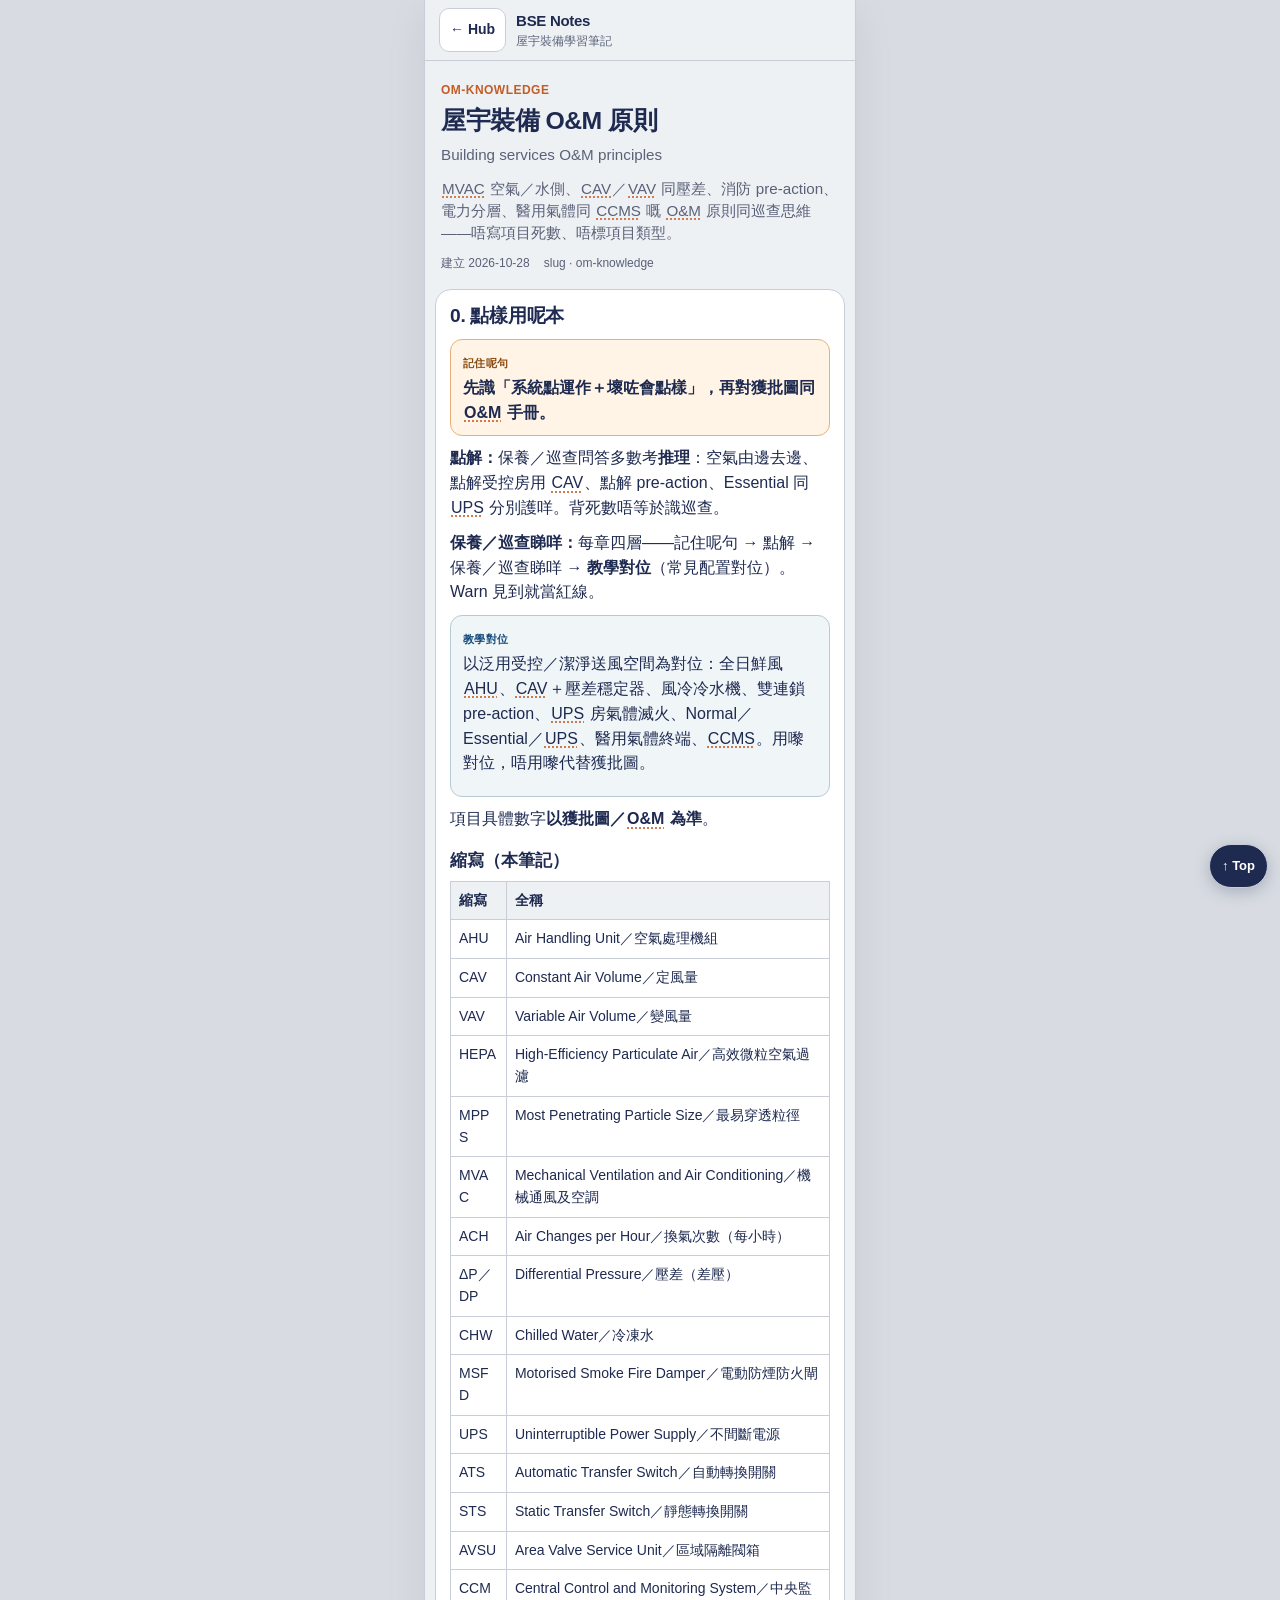
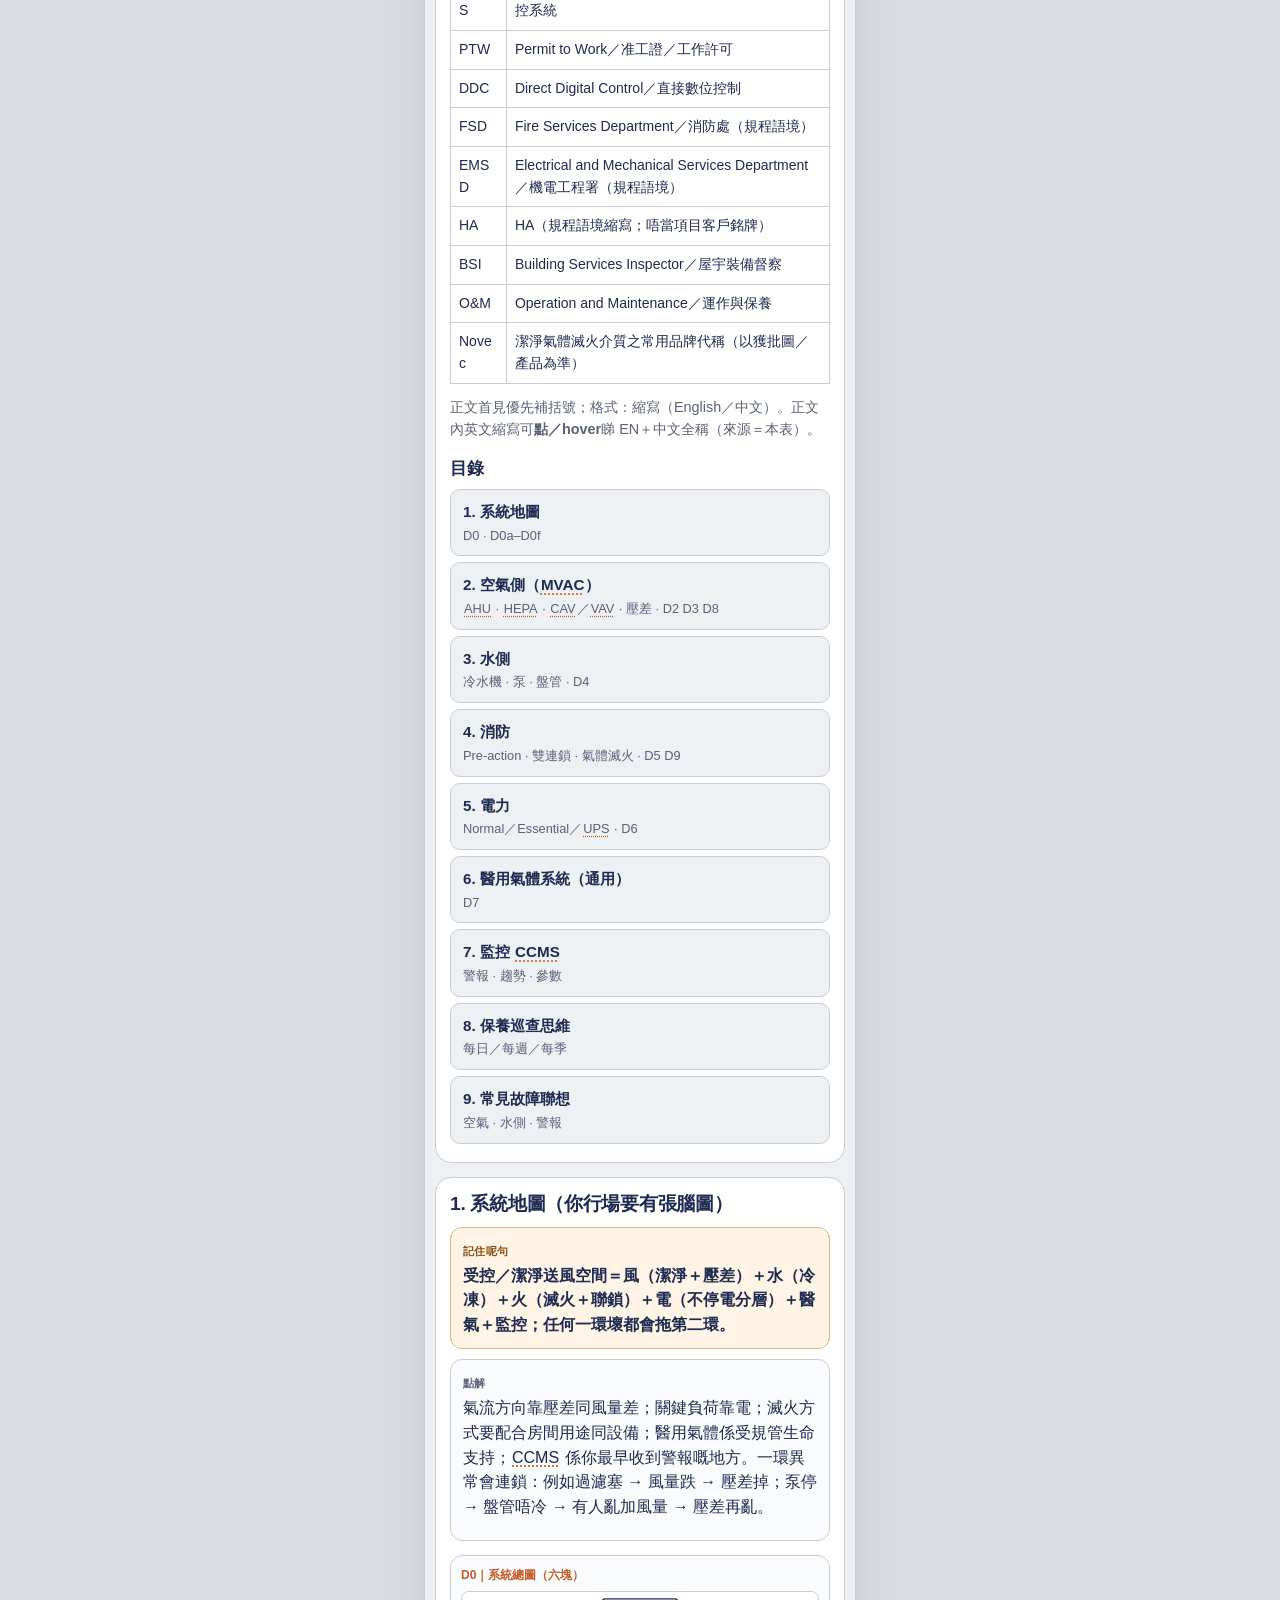
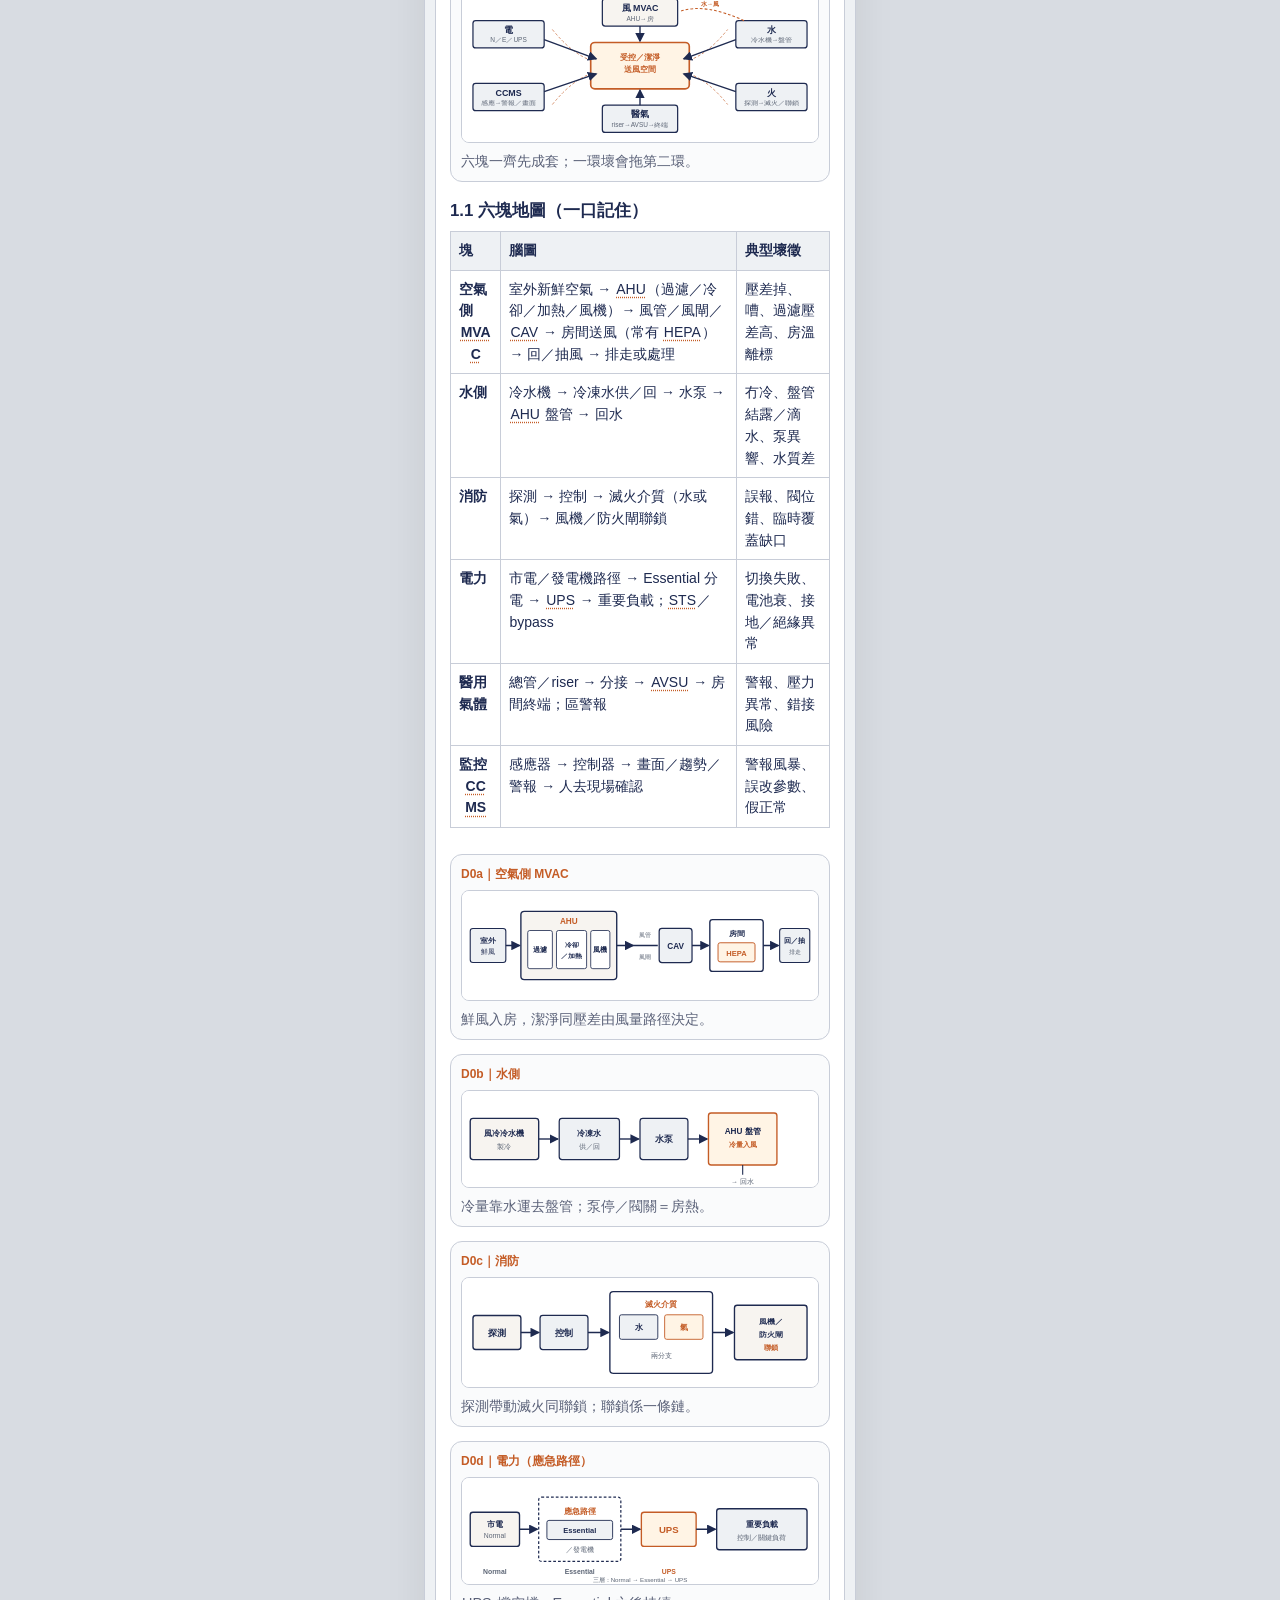
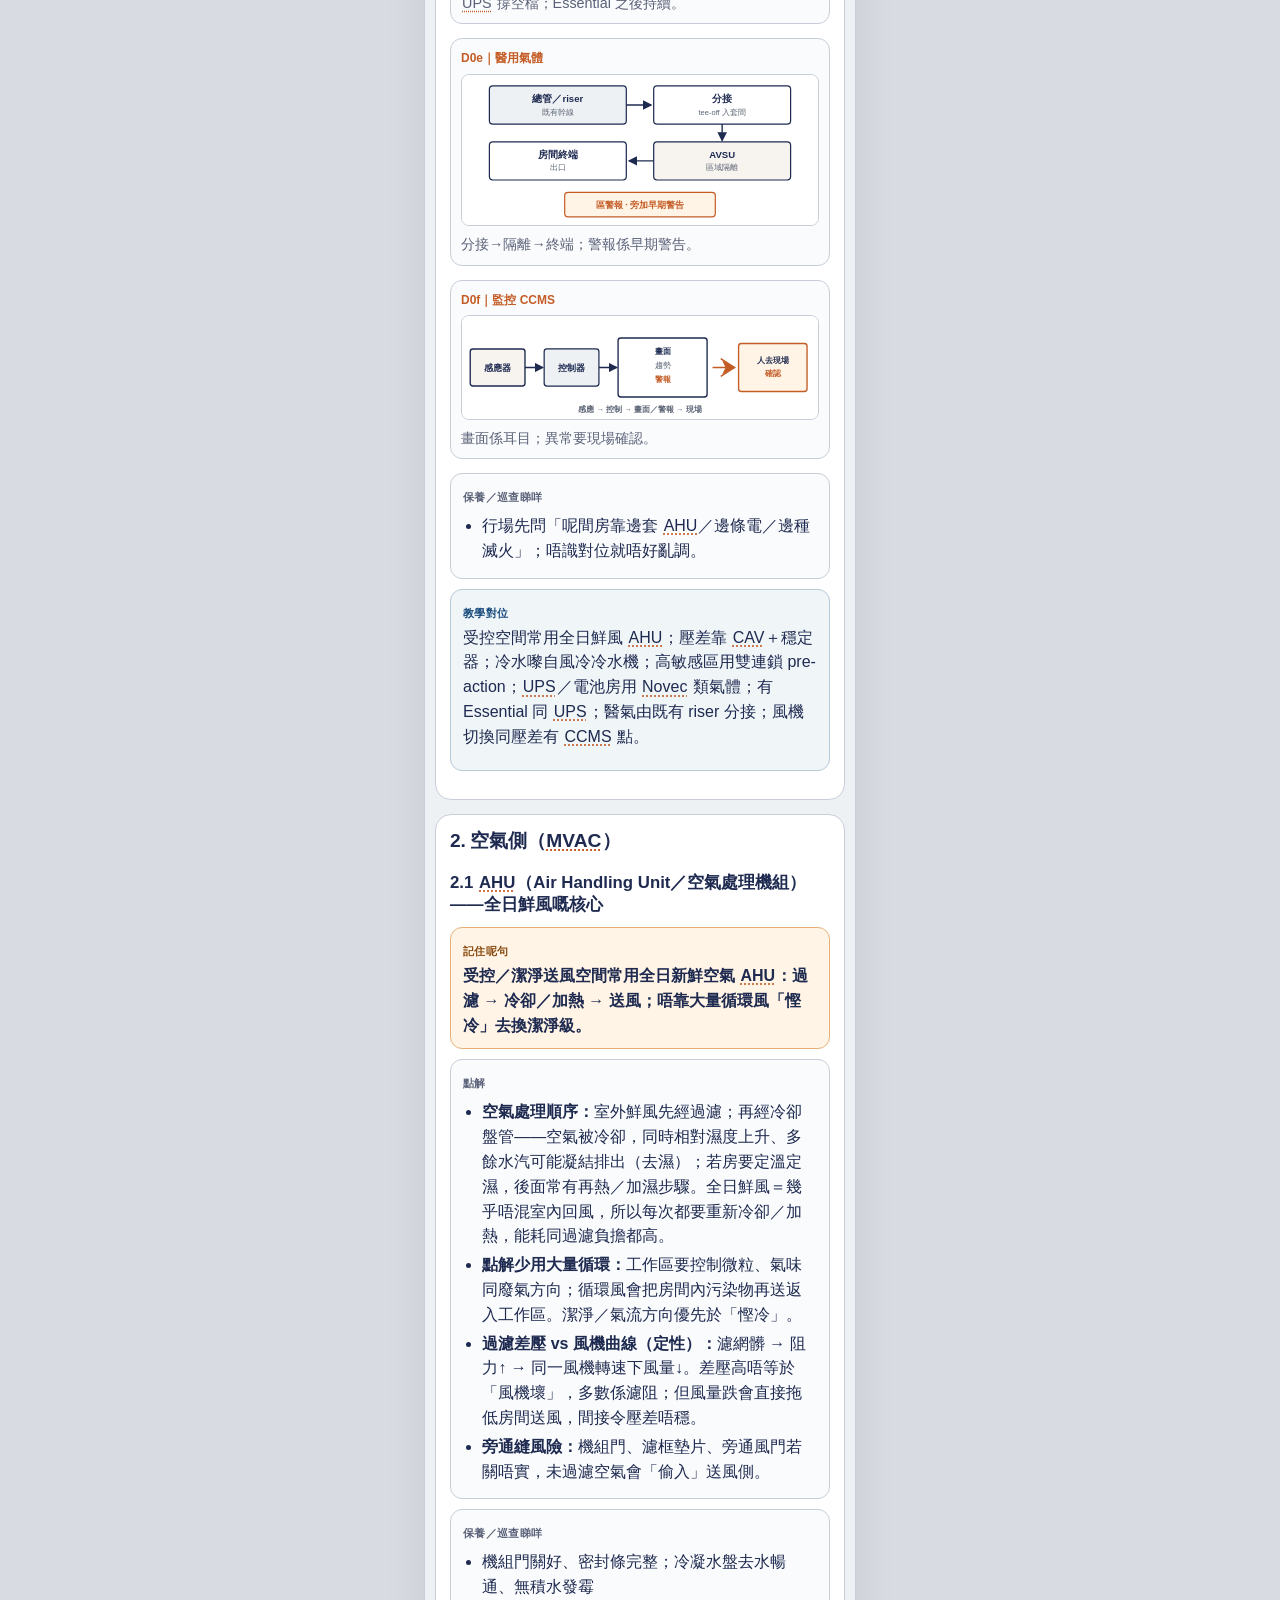
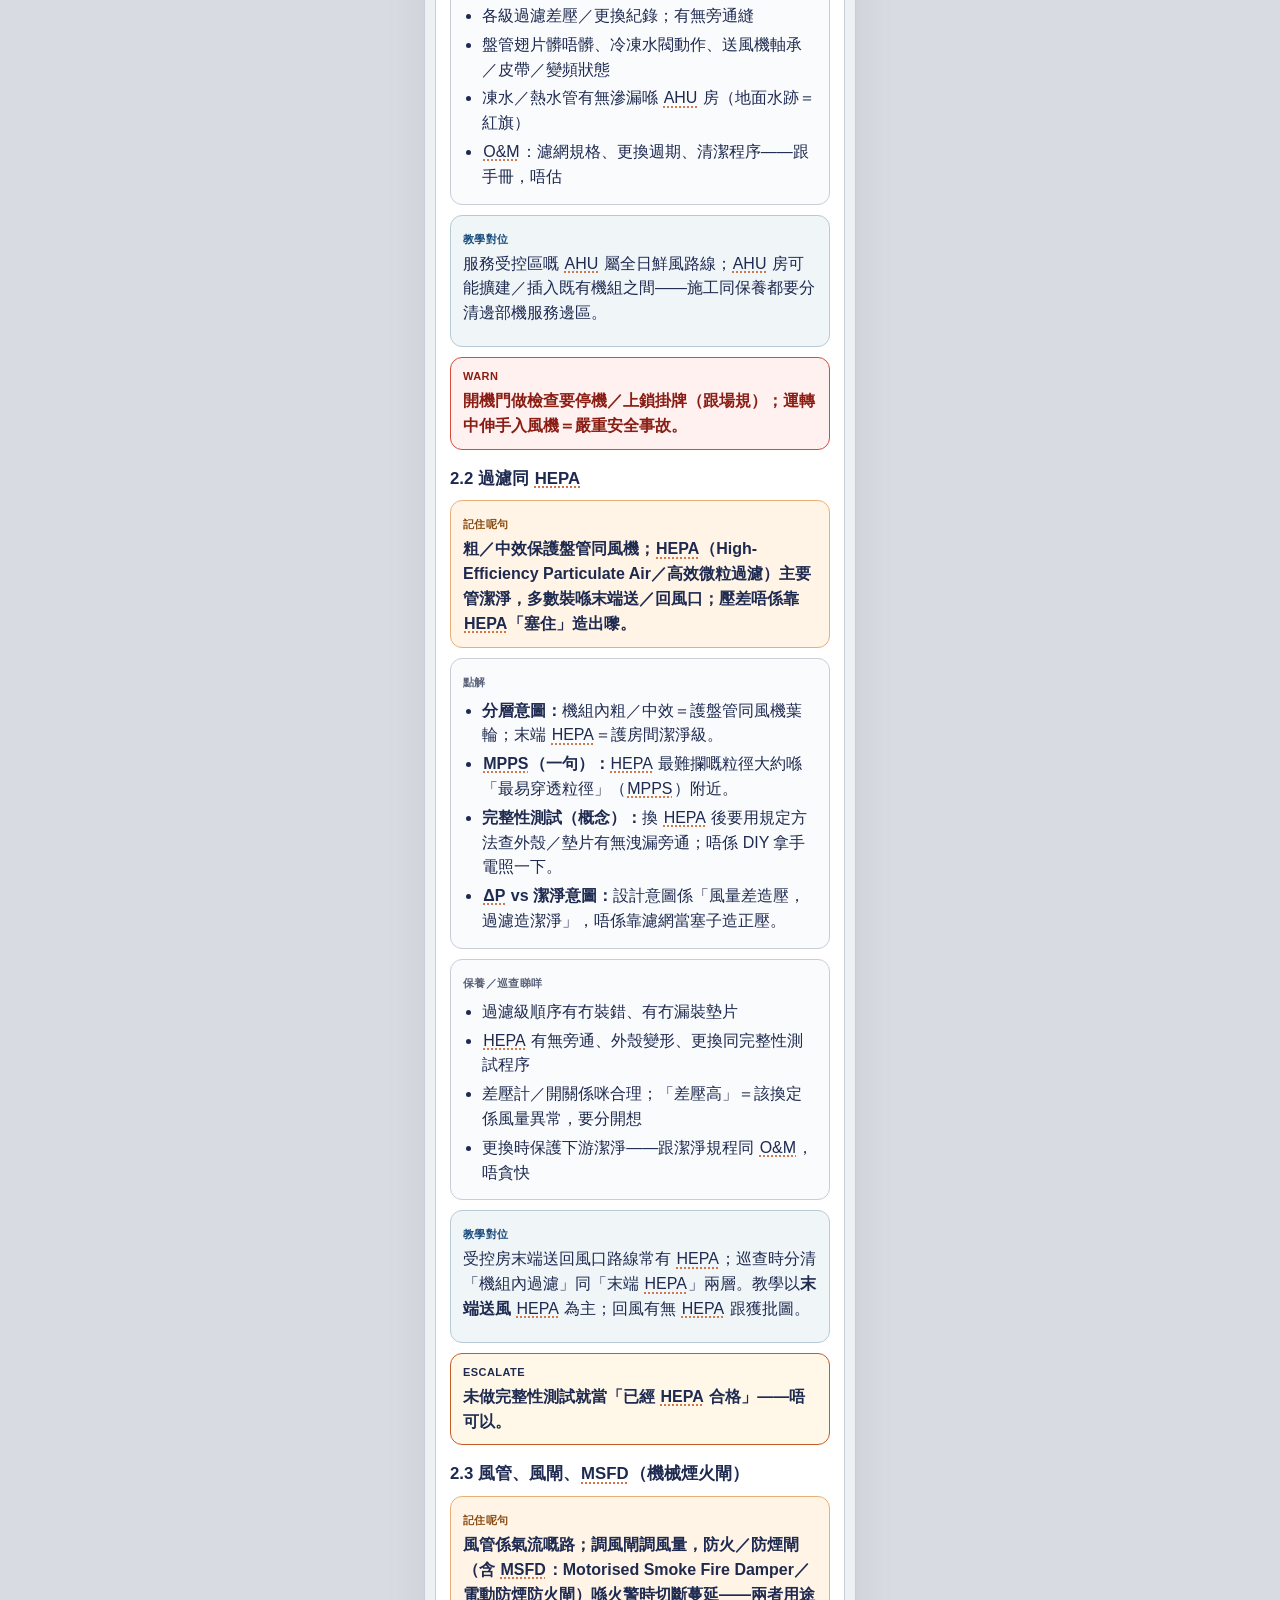
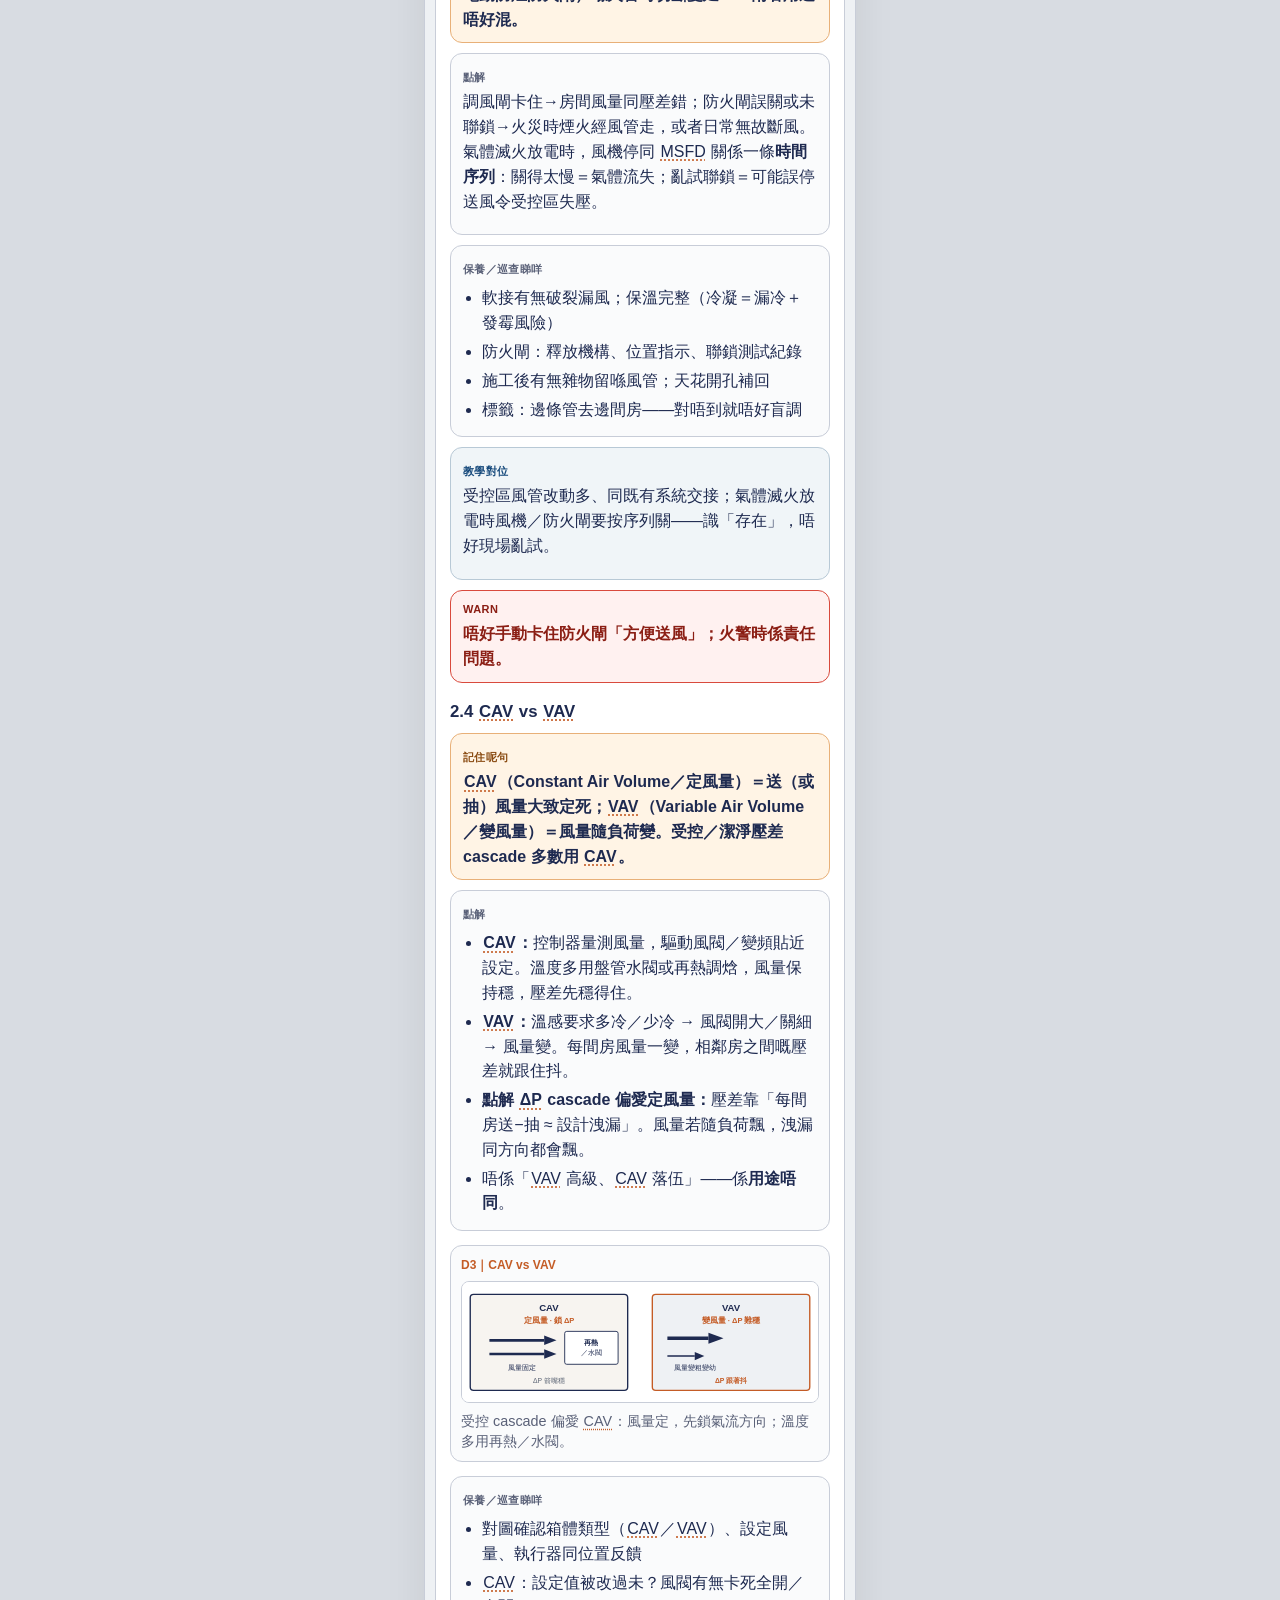
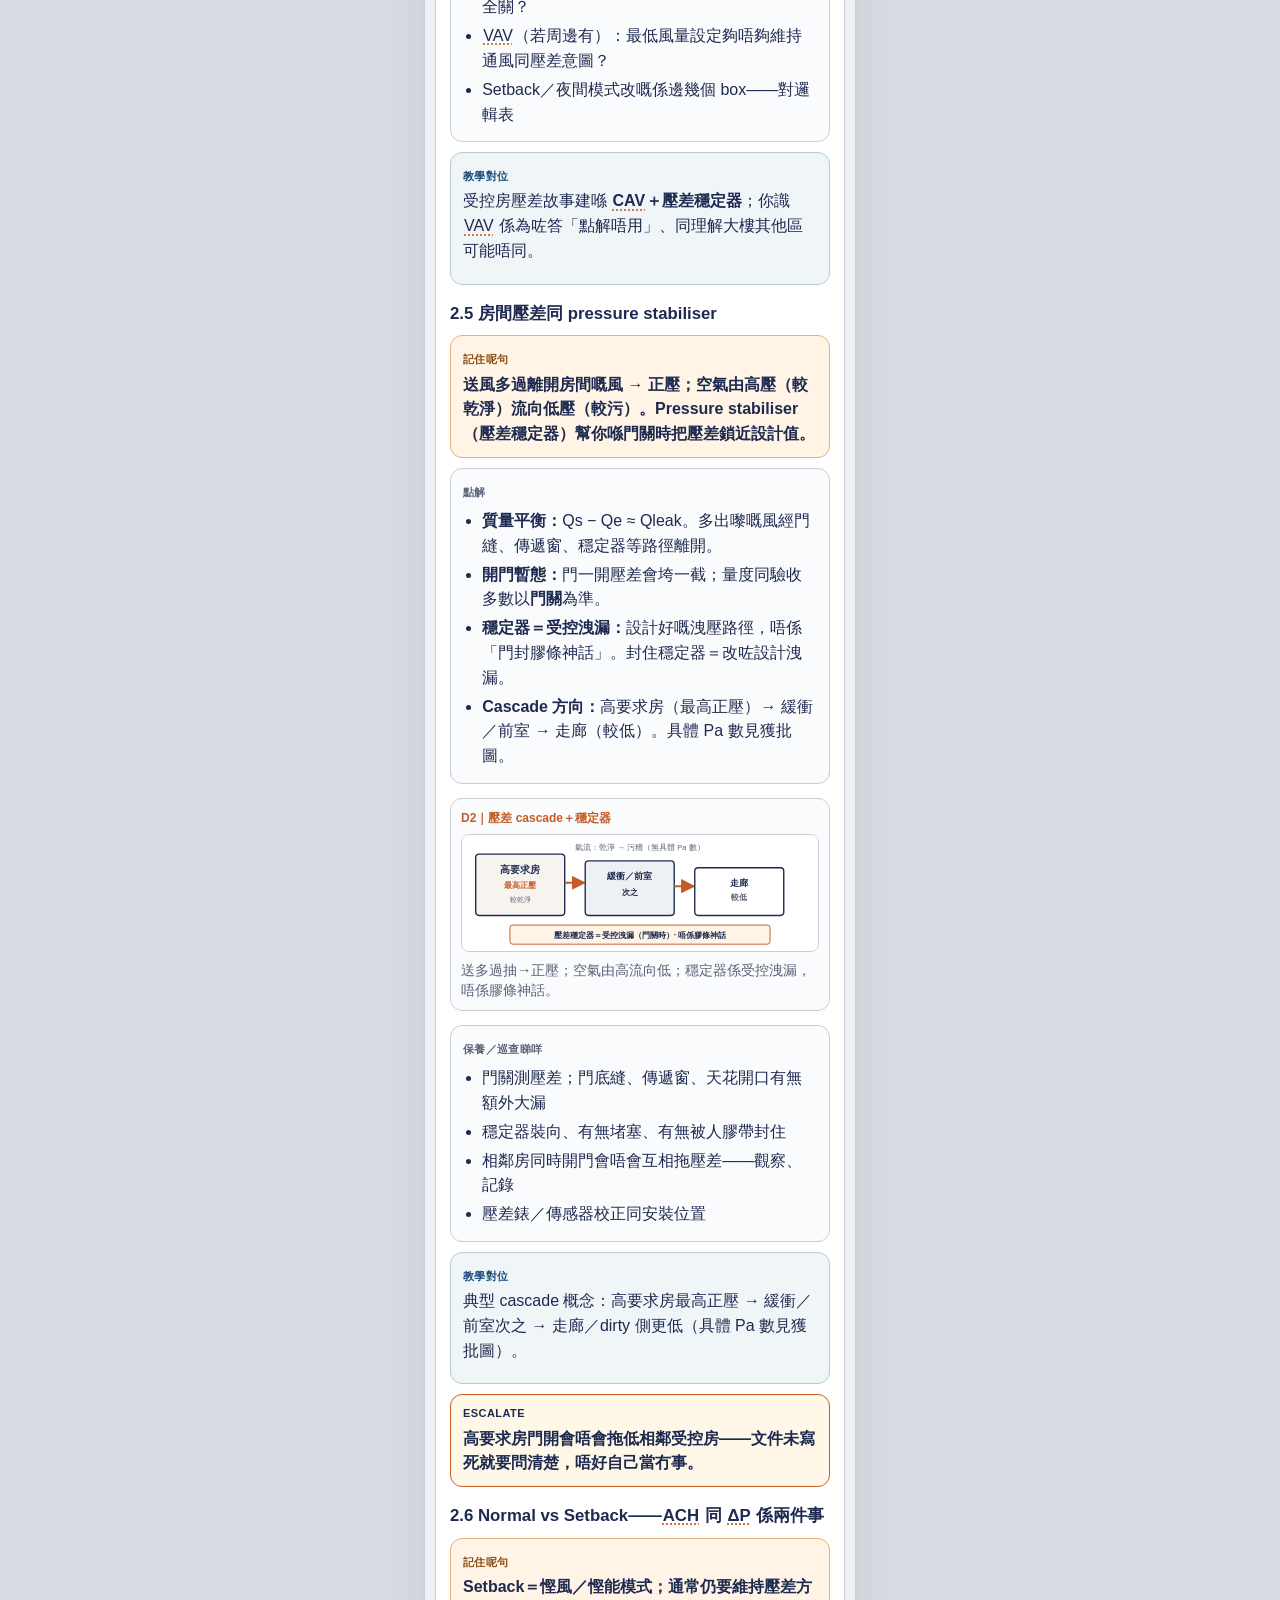
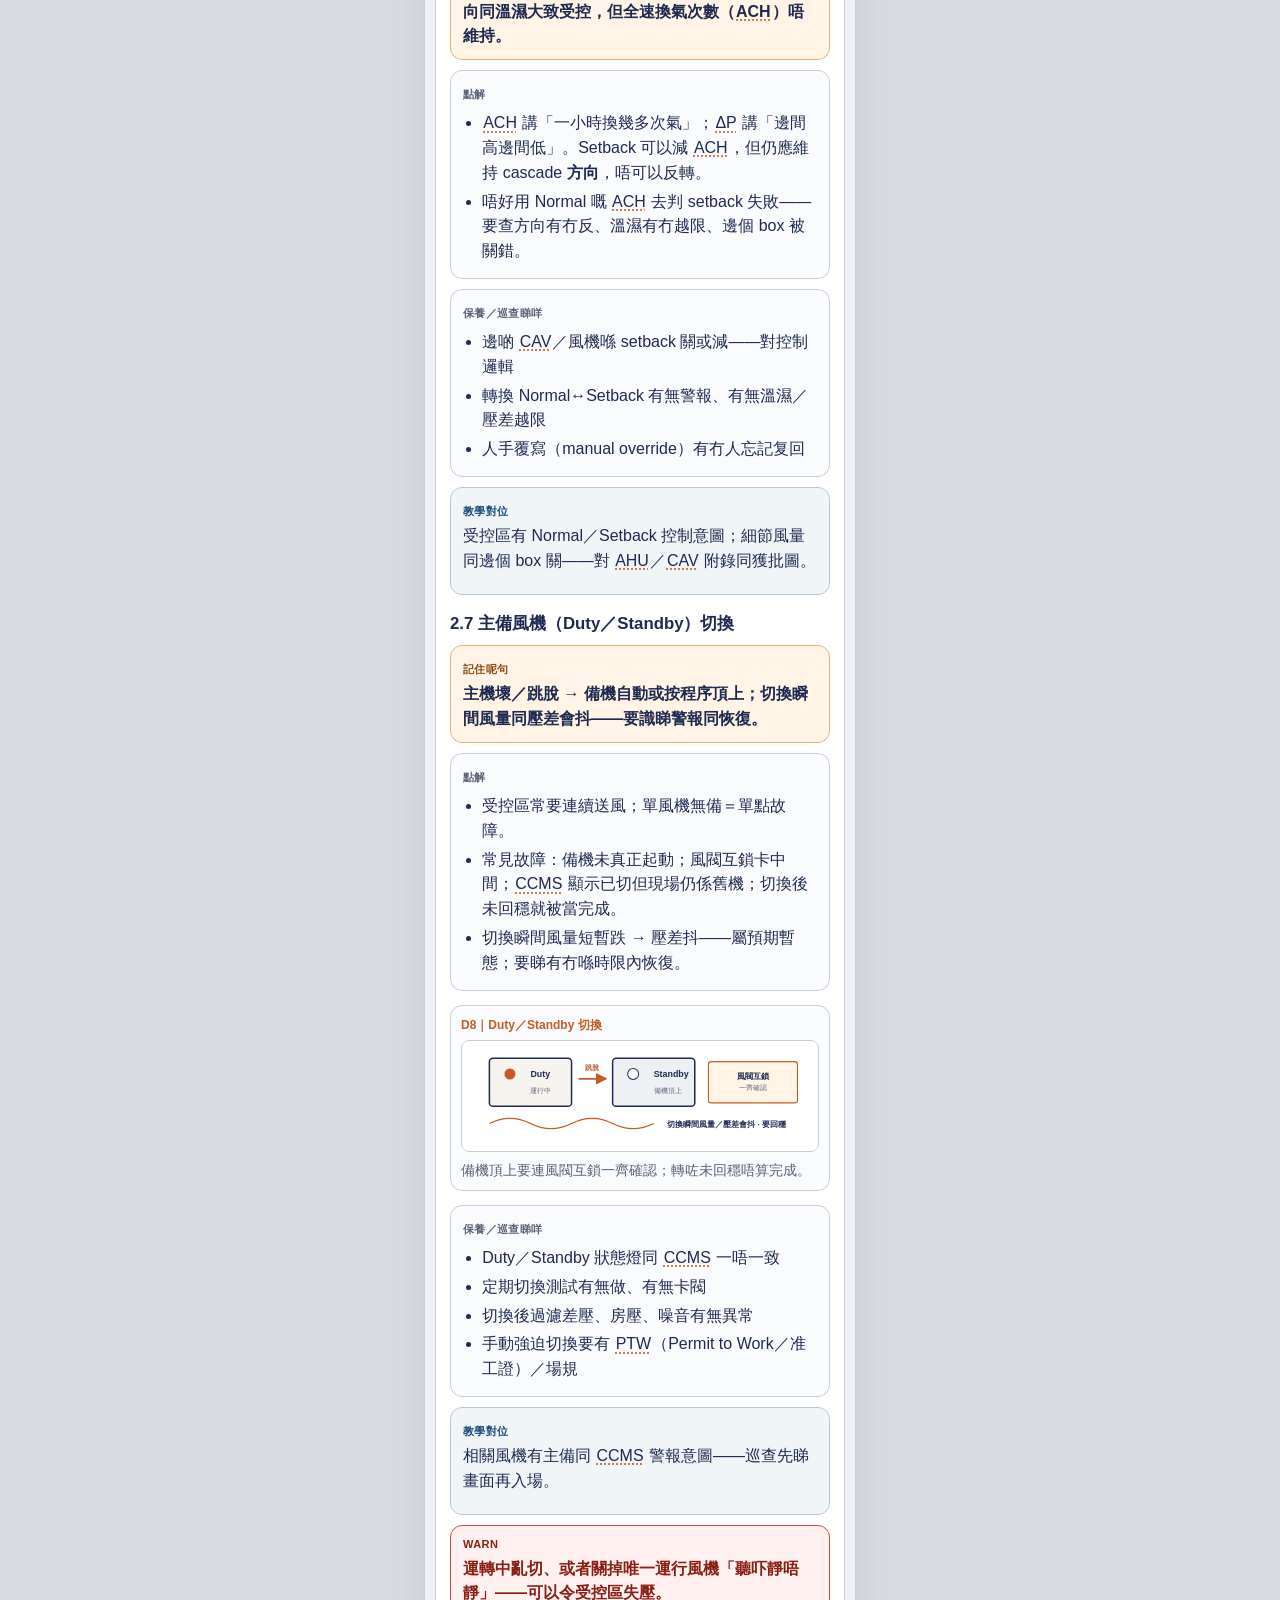
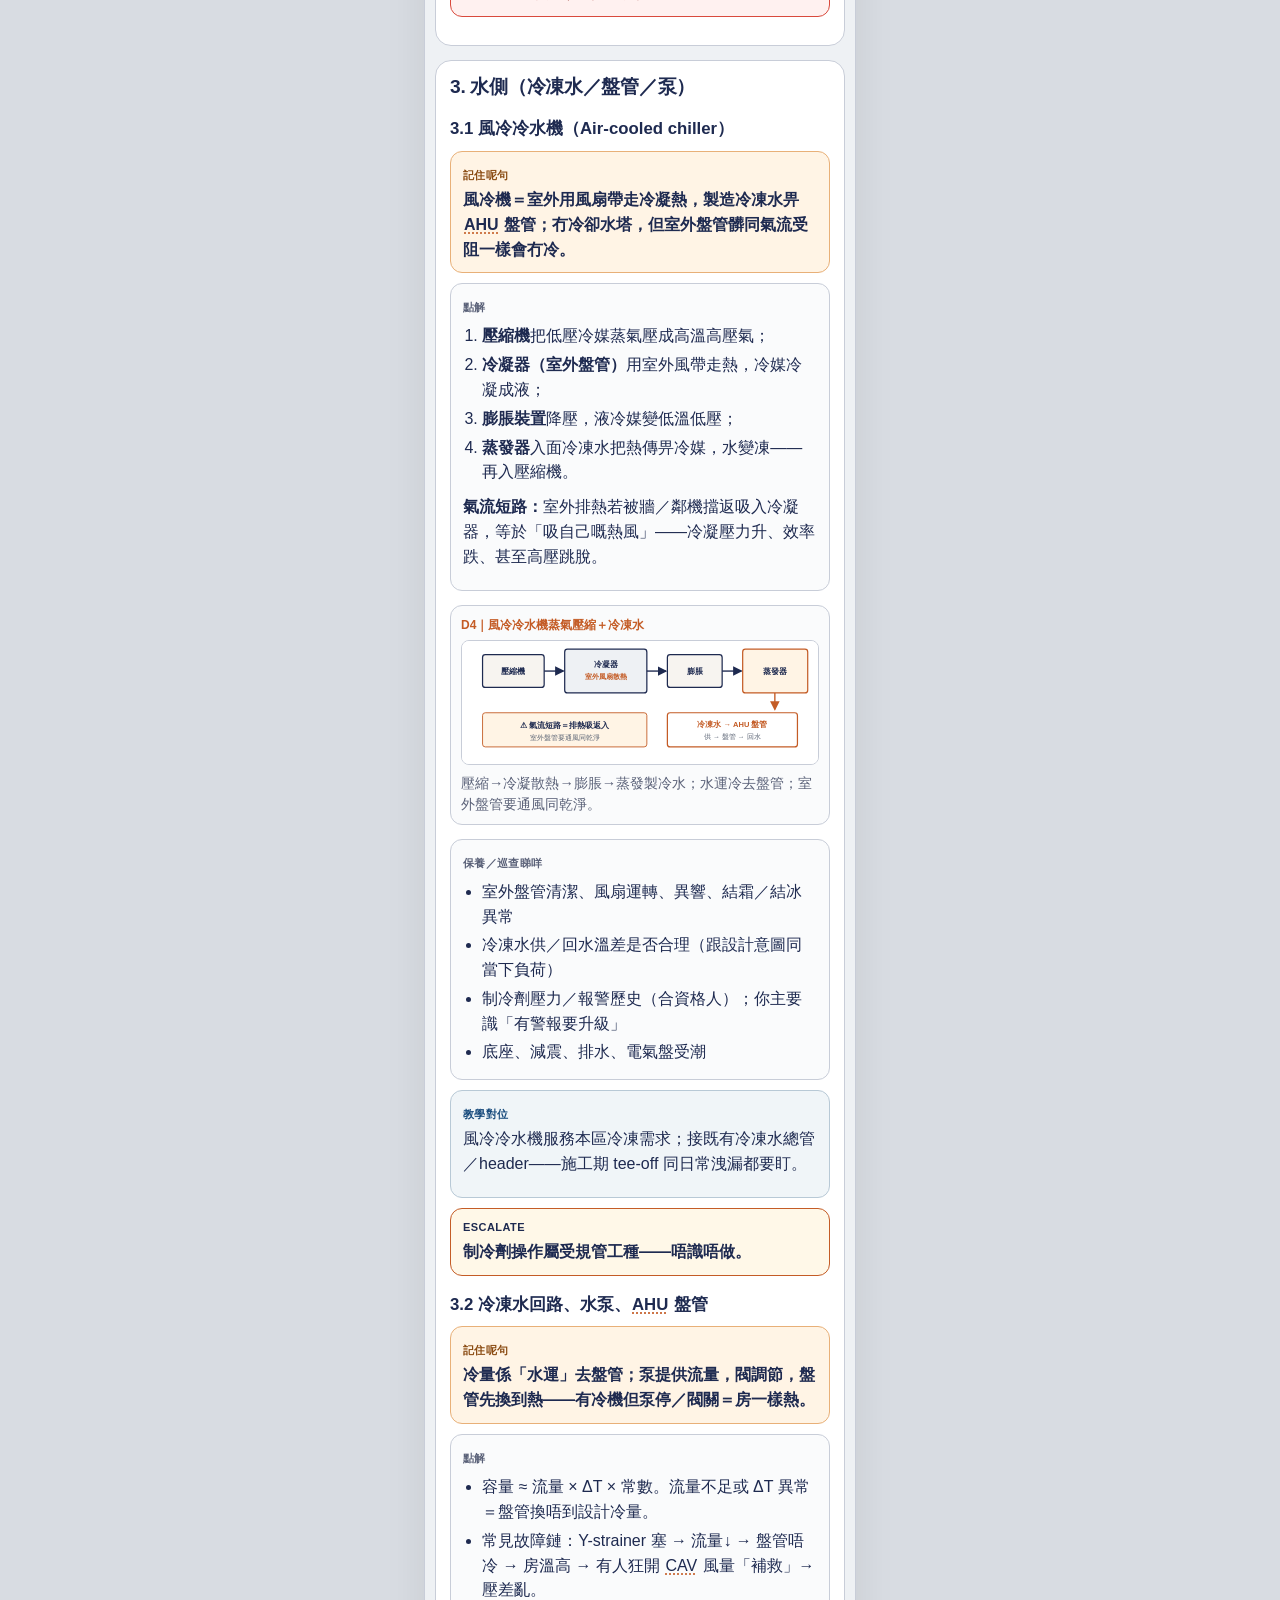
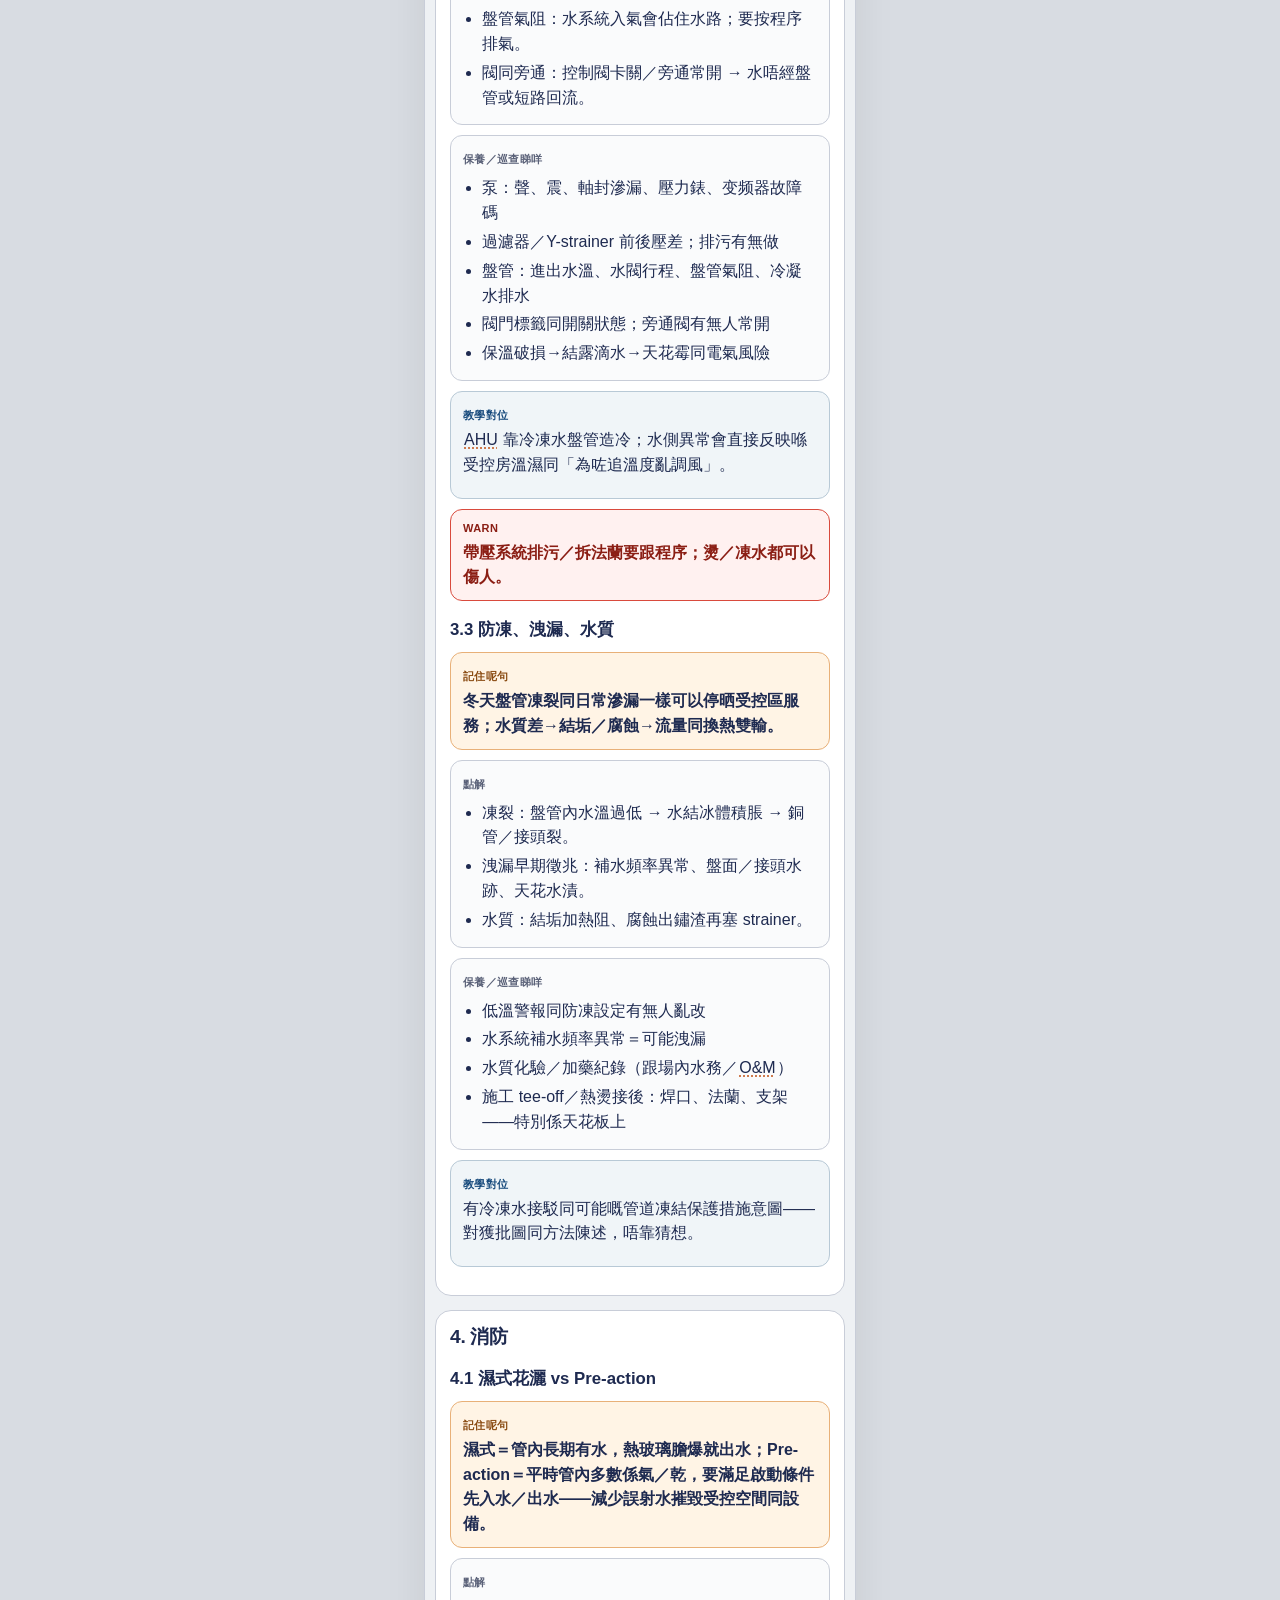
==== commit 3a0f3fea: "feat: publish the hub and OM-Knowledge note Drop preview badges, title suffixes, and the coming-soon" ====
--- a/notes/om-knowledge/index.html
+++ b/notes/om-knowledge/index.html
@@ -3,8 +3,7 @@
 <head>
   <meta charset="utf-8" />
   <meta name="viewport" content="width=device-width, initial-scale=1, viewport-fit=cover" />
-  <title>OM-Knowledge｜屋宇裝備 O&amp;M 原則 (PREVIEW)</title>
-  <meta name="robots" content="noindex,nofollow" />
+  <title>OM-Knowledge｜屋宇裝備 O&amp;M 原則</title>
   <meta name="description" content="MVAC 空氣／水側、CAV／VAV 同壓差、消防 pre-action、電力分層、醫用氣體同 CCMS 嘅 O&amp;M 原則同巡查思維——唔寫項目死數、唔標項目類型。" />
   <meta name="theme-color" content="#EEF1F4" />
   <style>
@@ -62,17 +61,6 @@
 .topbar .brand { min-width: 0; flex: 1; }
 .topbar .brand .name { font-weight: 700; font-size: 15px; letter-spacing: -0.02em; }
 .topbar .brand .sub { font-size: 12px; color: var(--muted); }
-.topbar .badge {
-  font-size: 11px;
-  font-weight: 700;
-  color: #8a4b12;
-  background: #fde8d4;
-  border: 1px solid #e8b078;
-  border-radius: 999px;
-  padding: 4px 8px;
-  white-space: nowrap;
-  flex: 0 0 auto;
-}
 
 .wrap {
   max-width: 430px;
@@ -283,7 +271,6 @@
       <div class="name">BSE Notes</div>
       <div class="sub">屋宇裝備學習筆記</div>
     </div>
-    <span class="badge">PREVIEW</span>
   </header>
 
   <header class="hero">
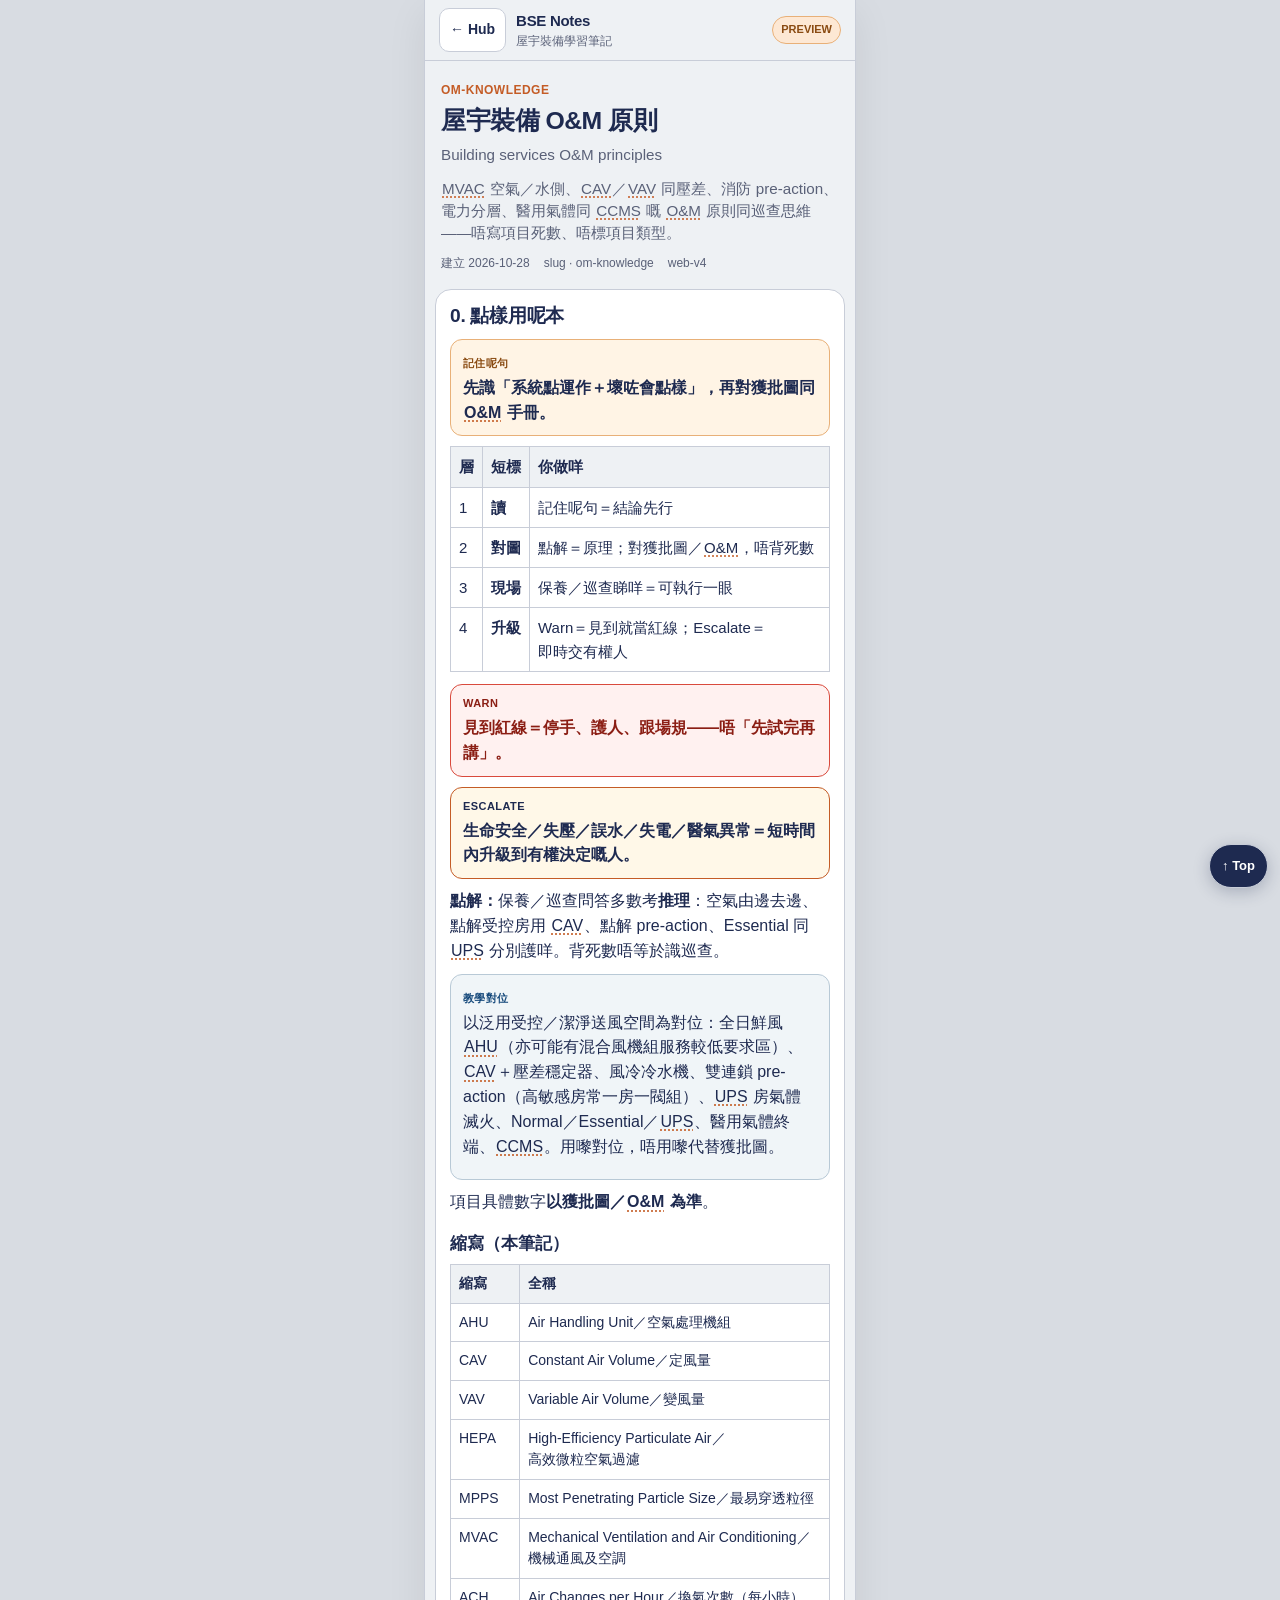
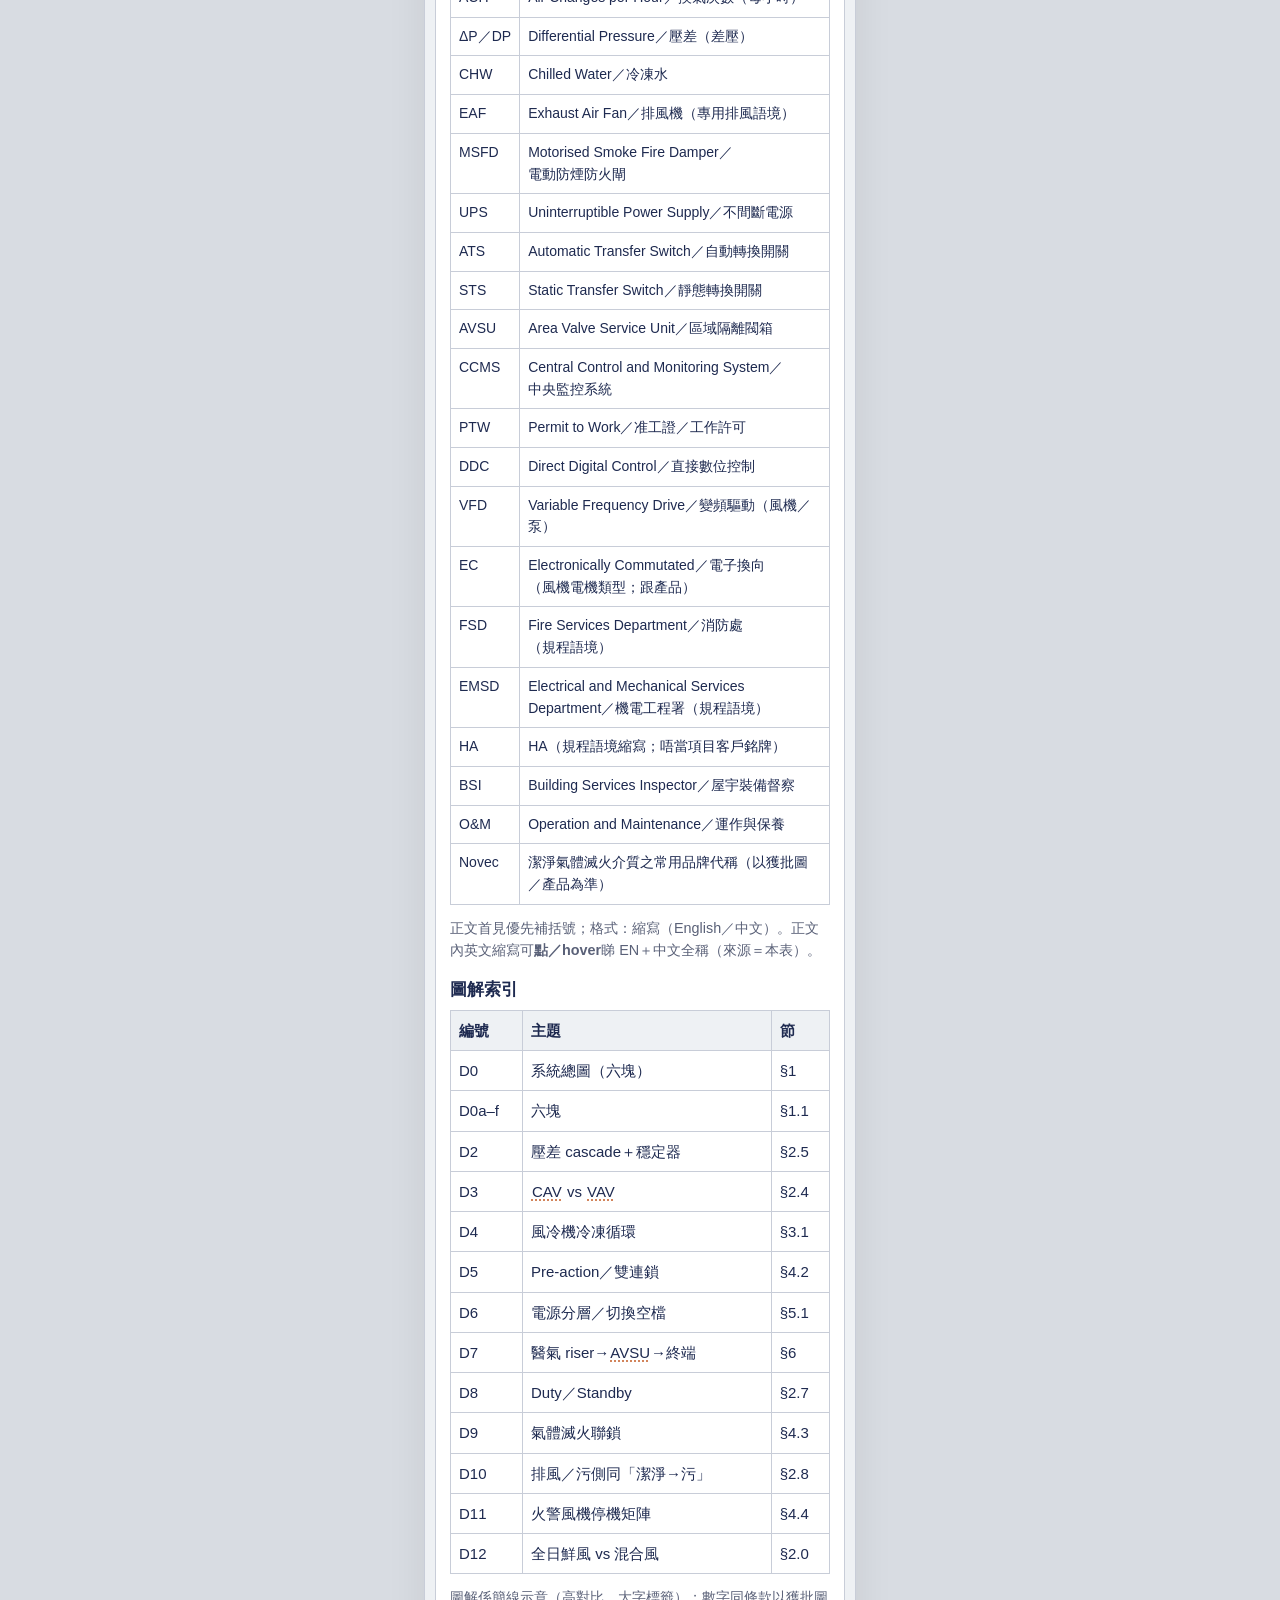
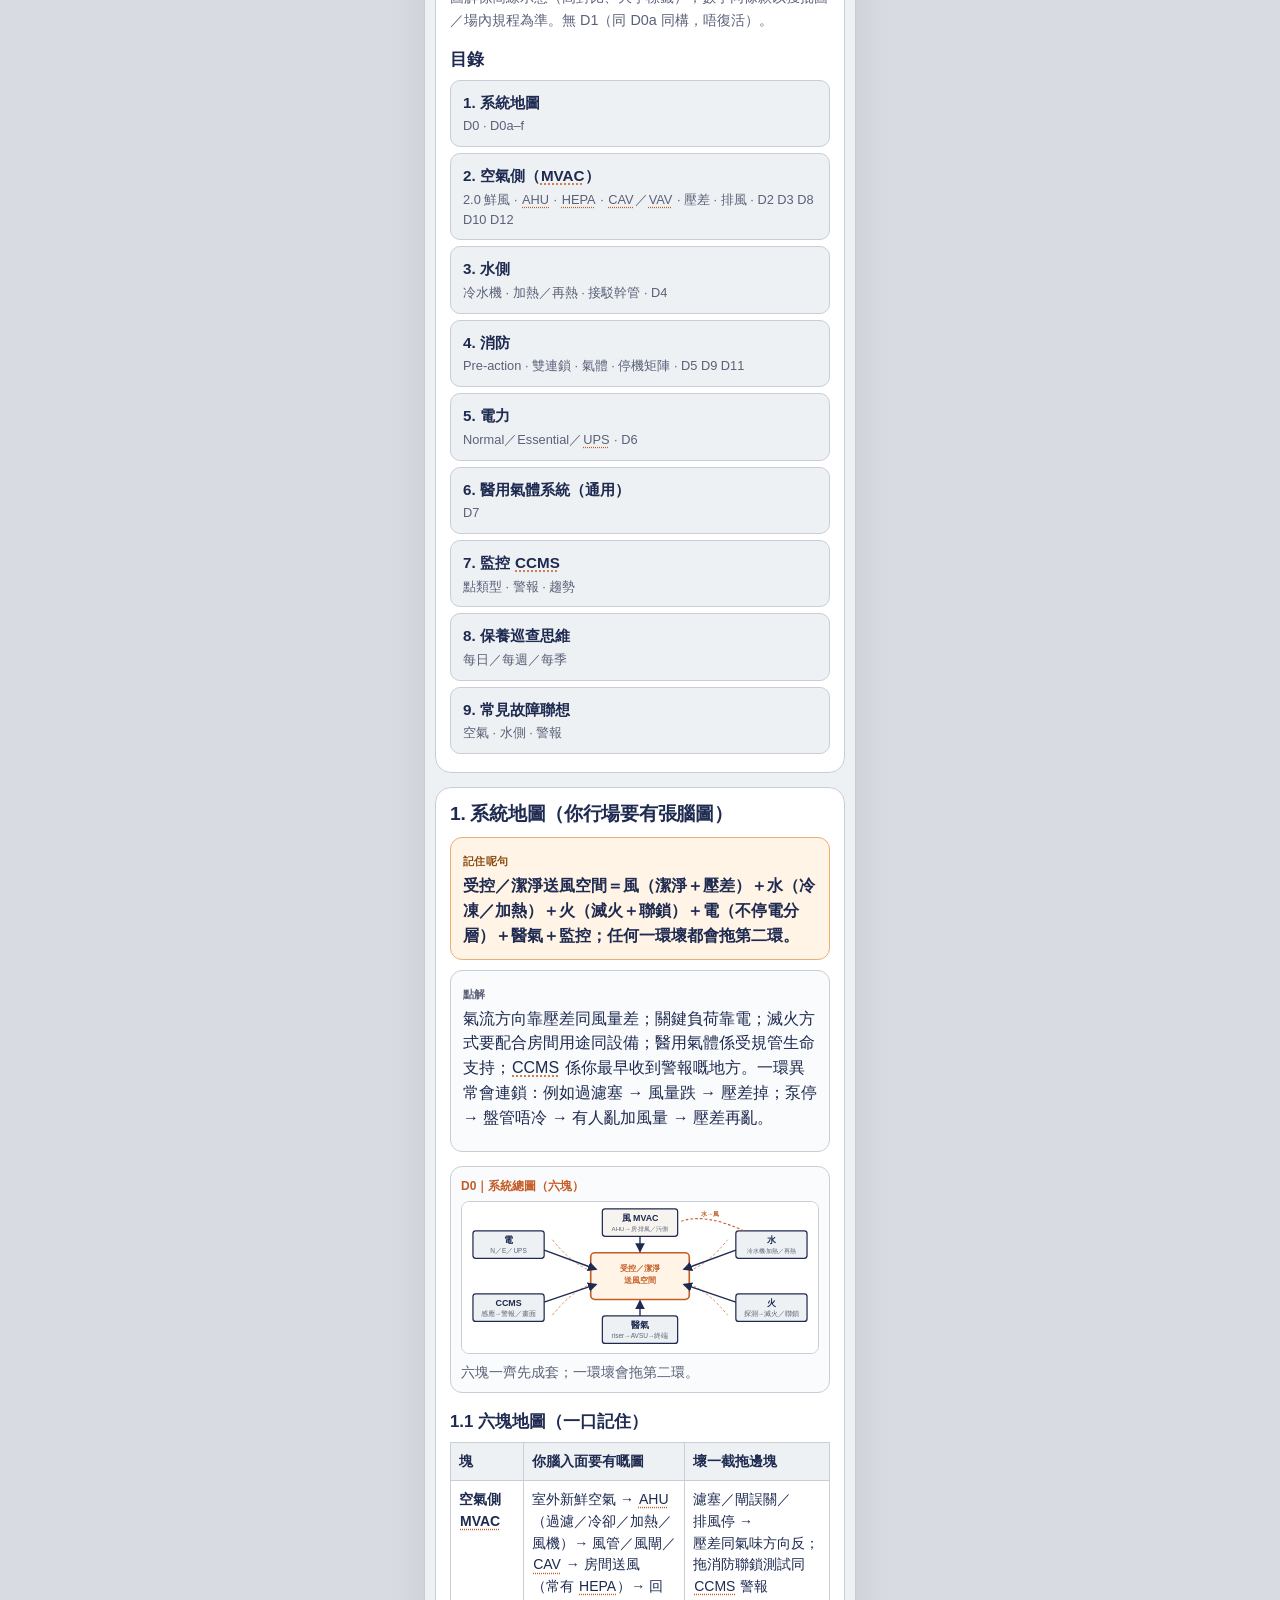
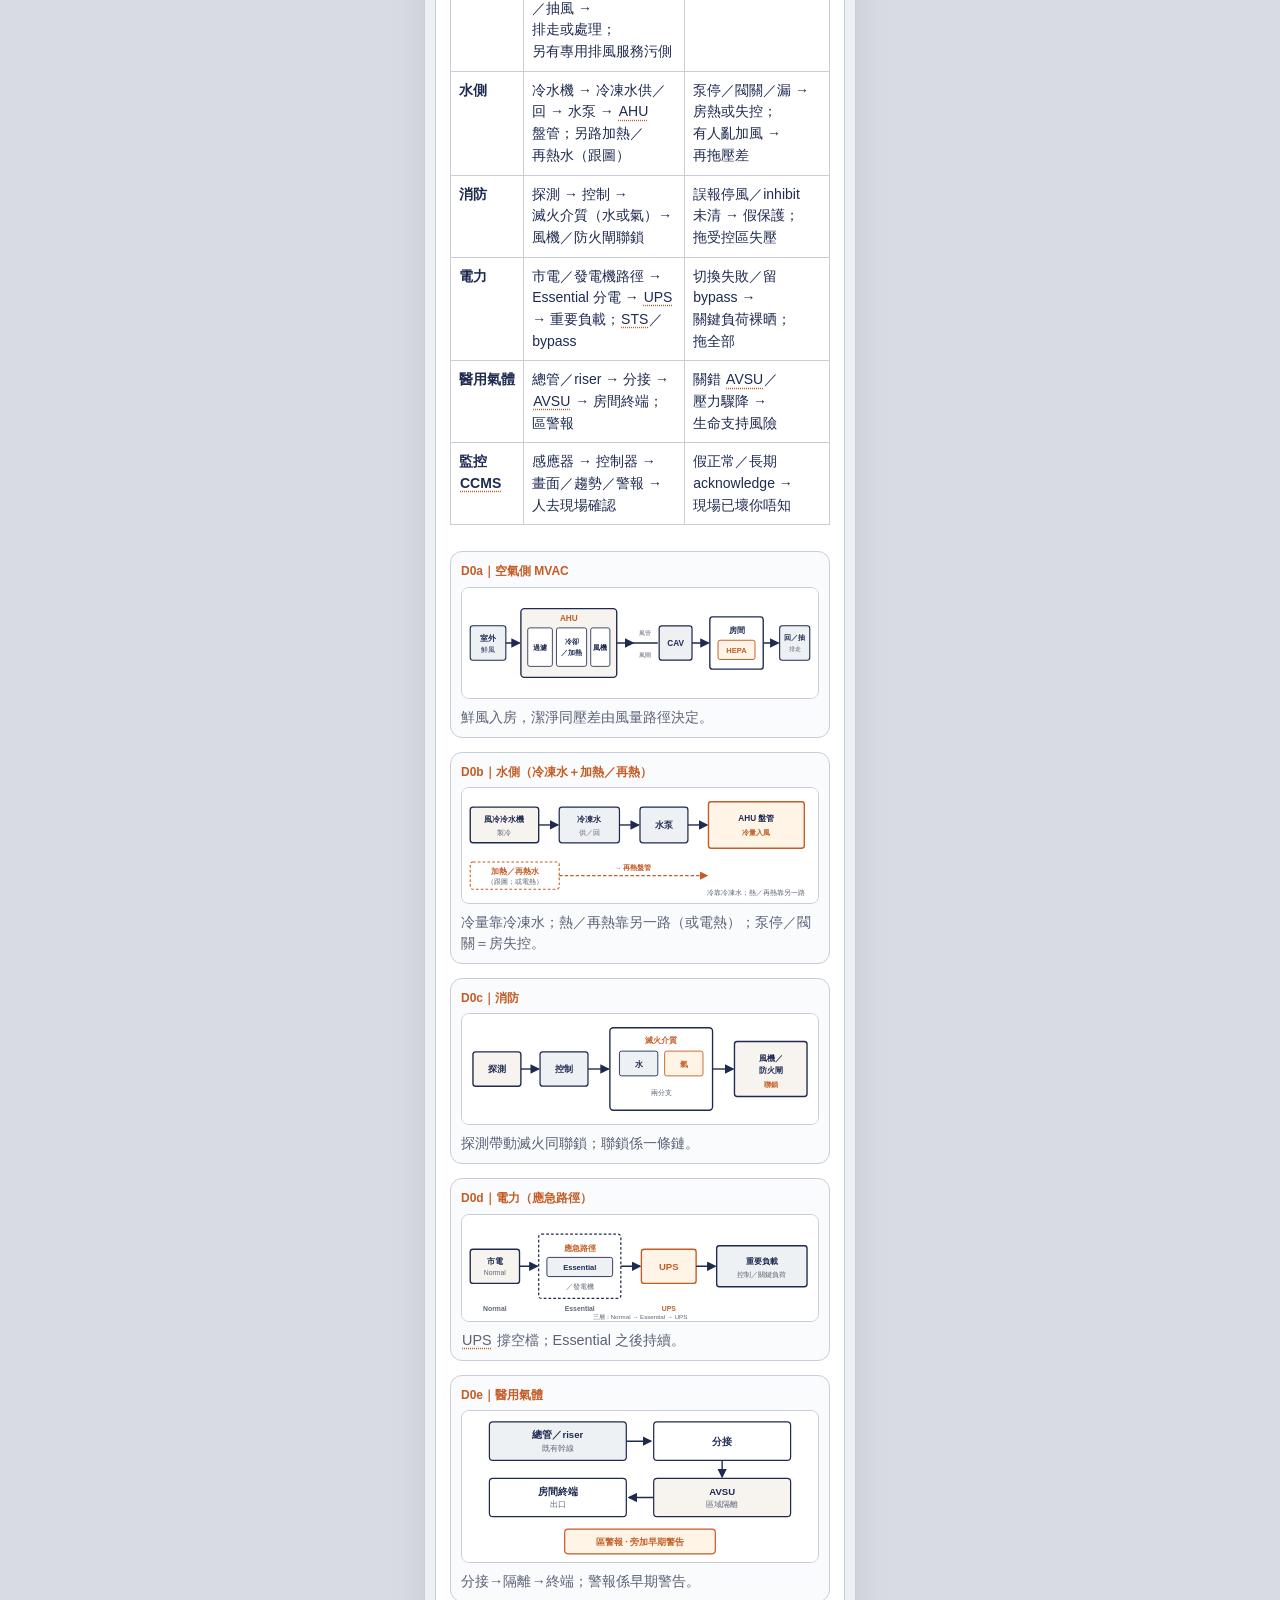
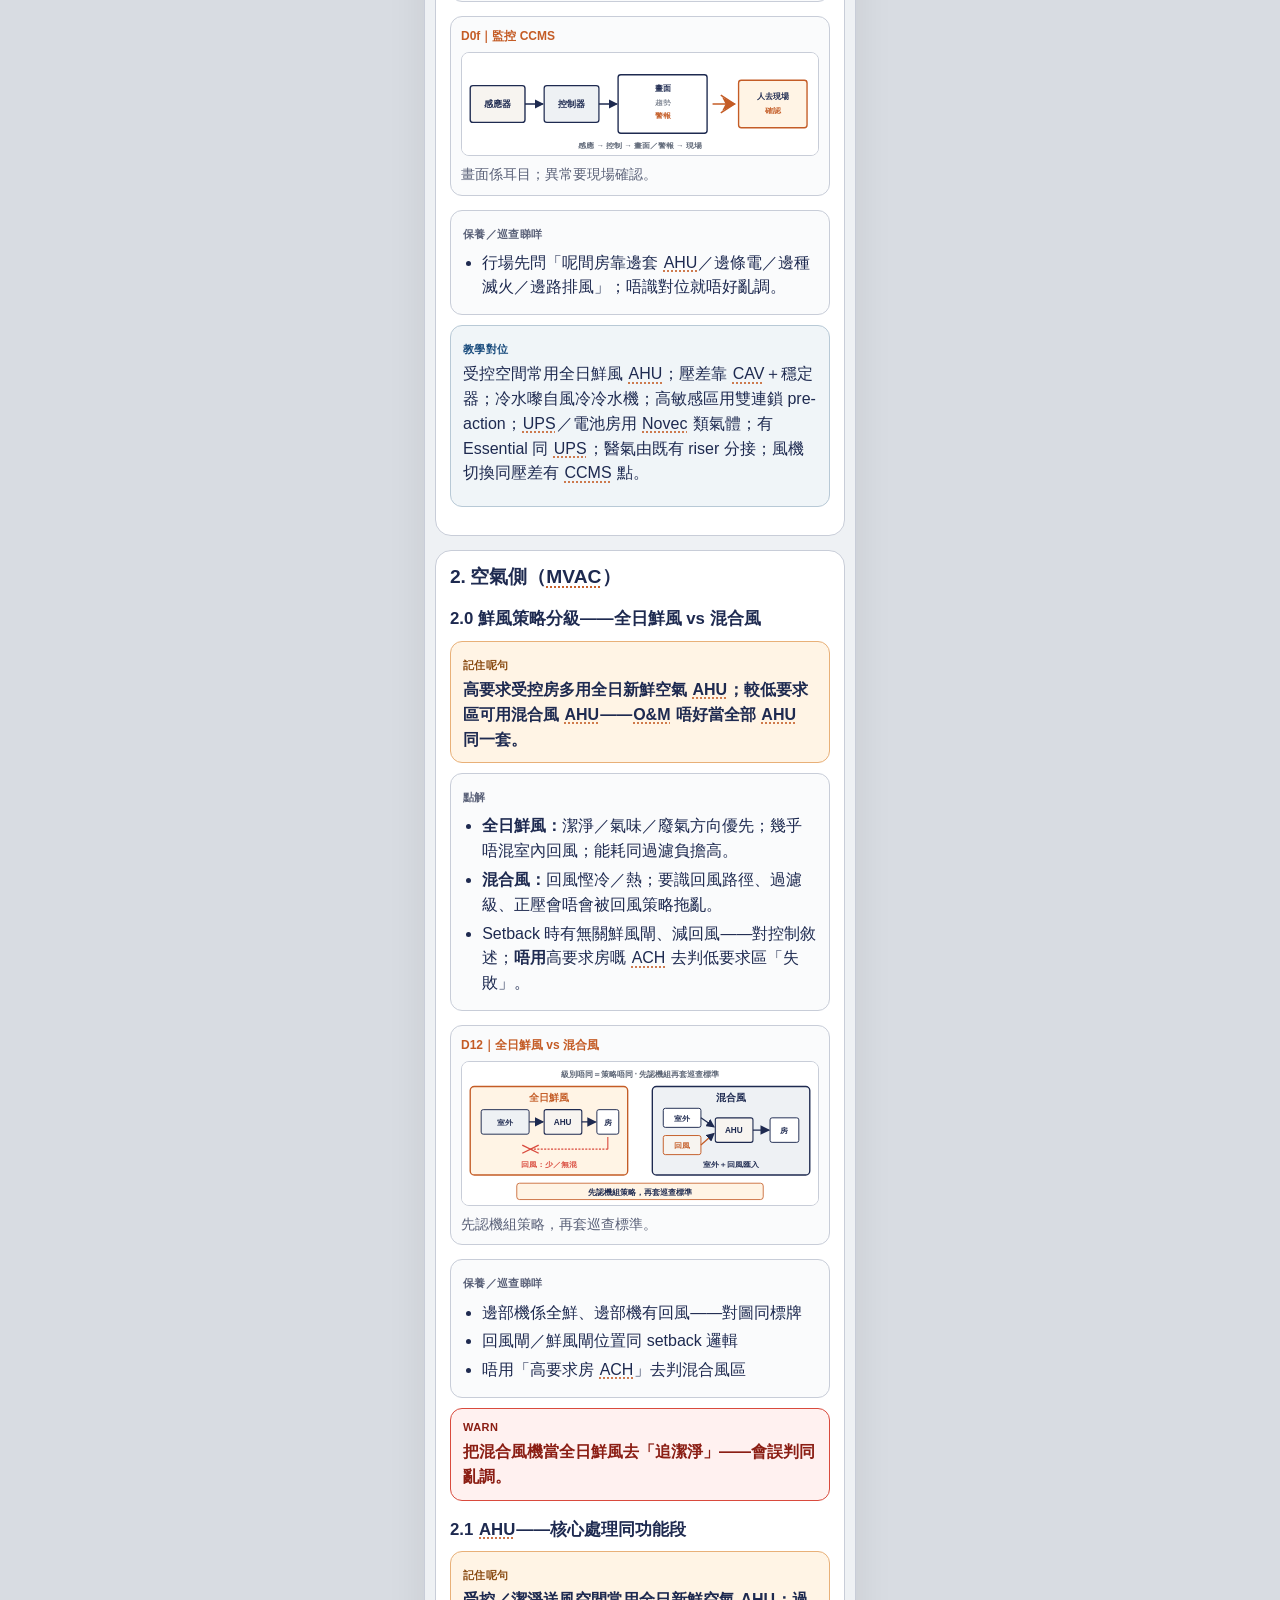
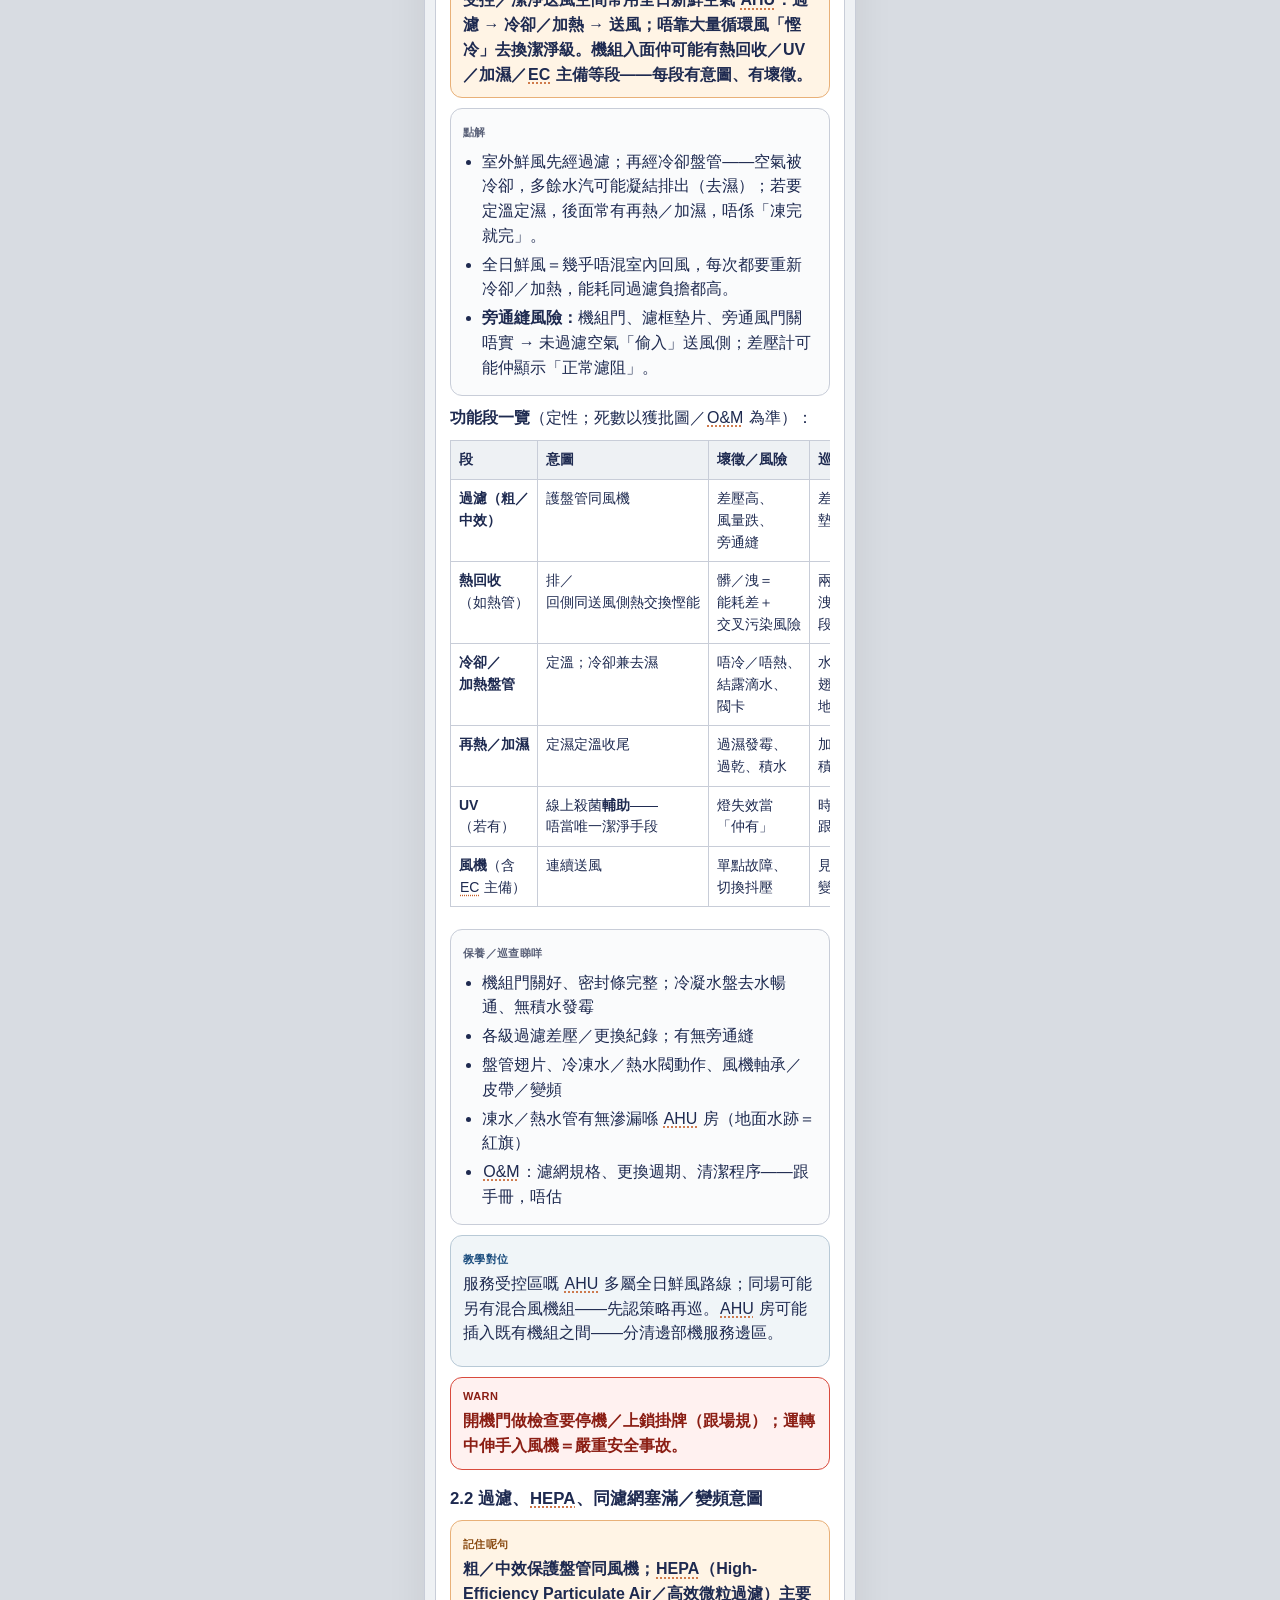
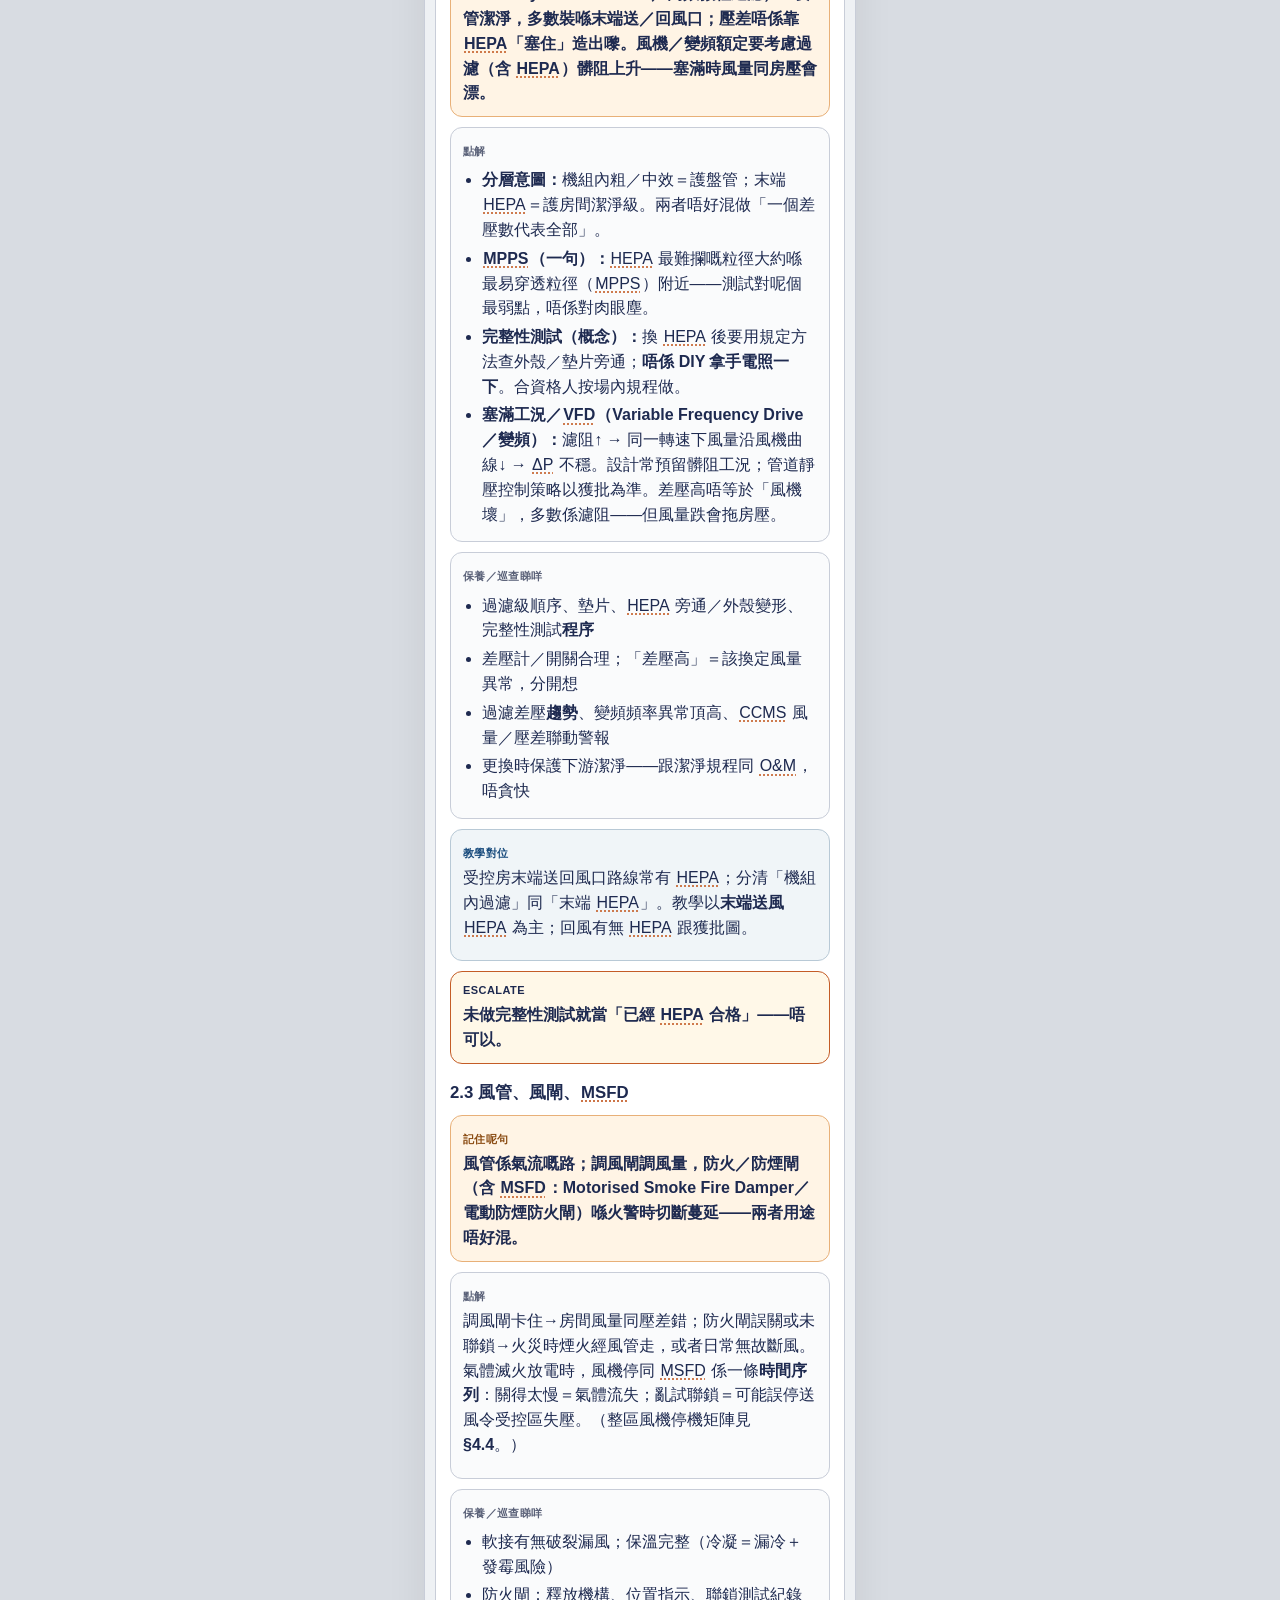
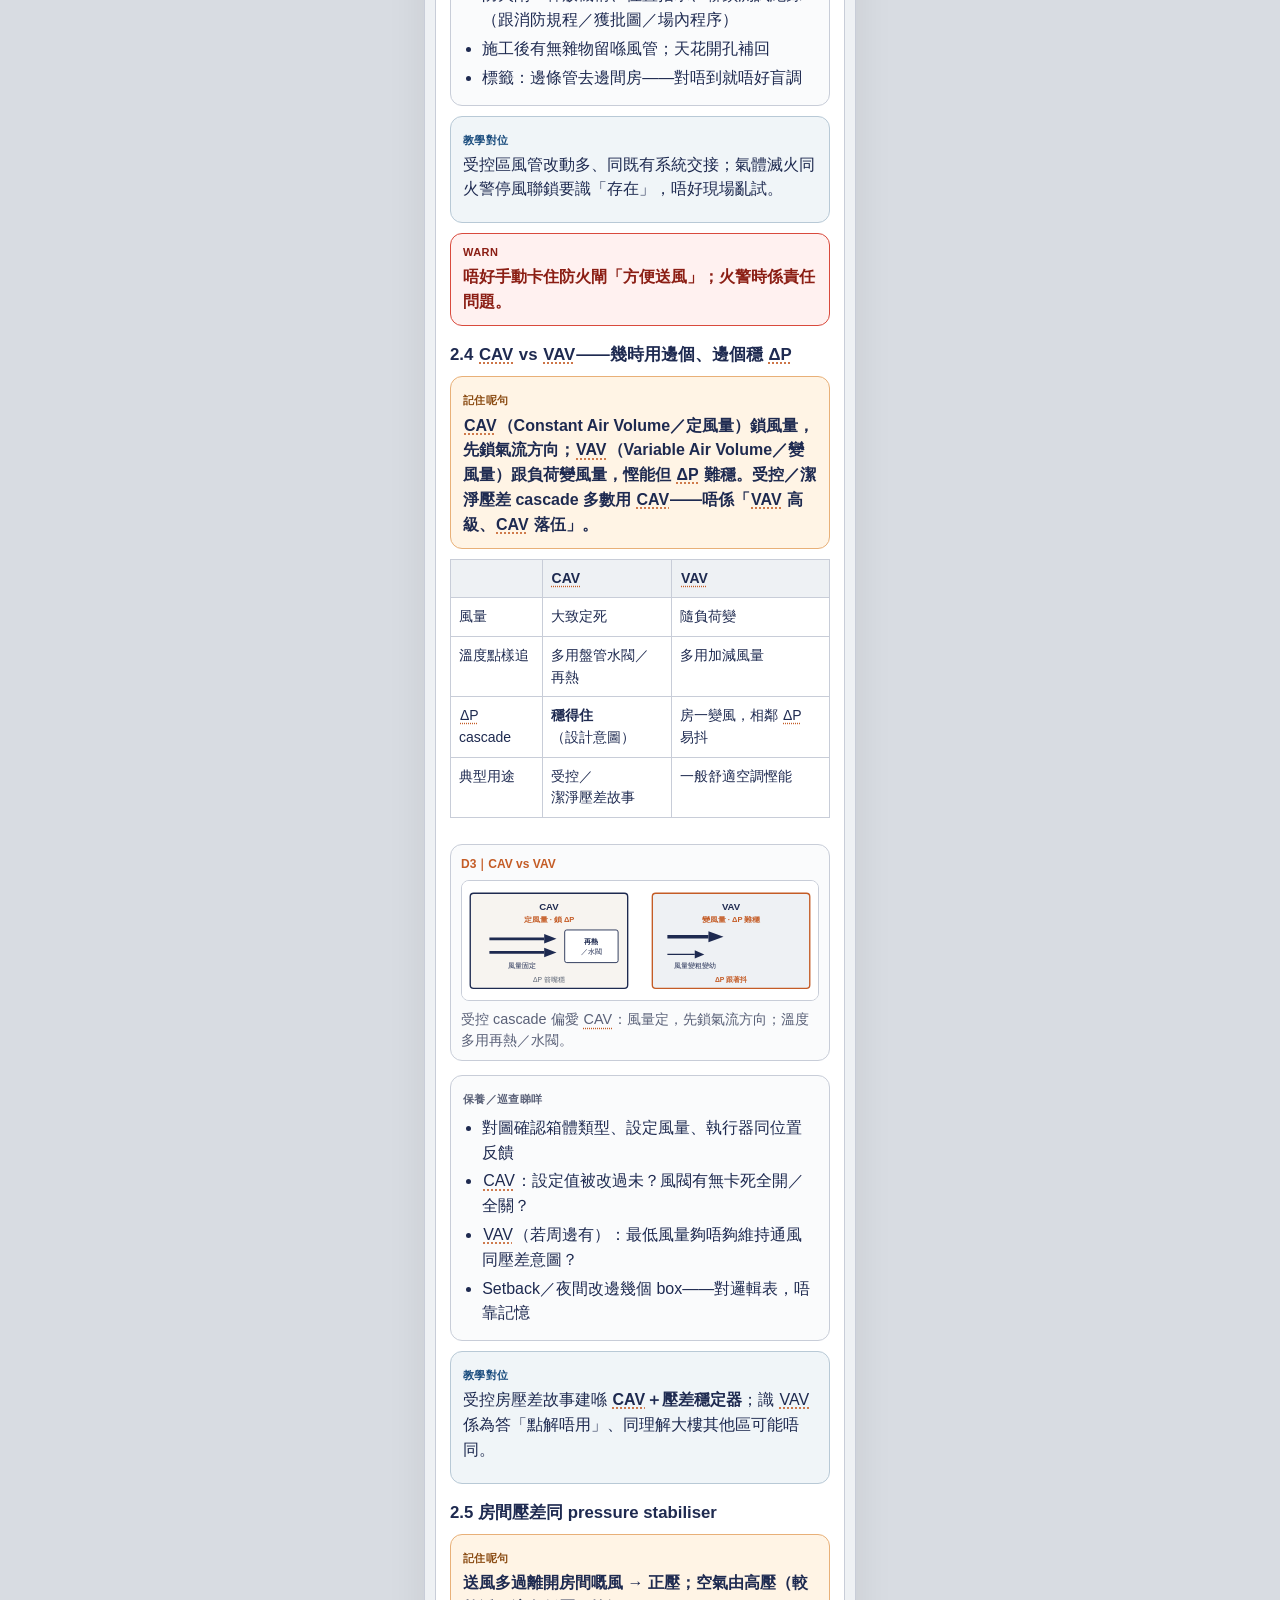
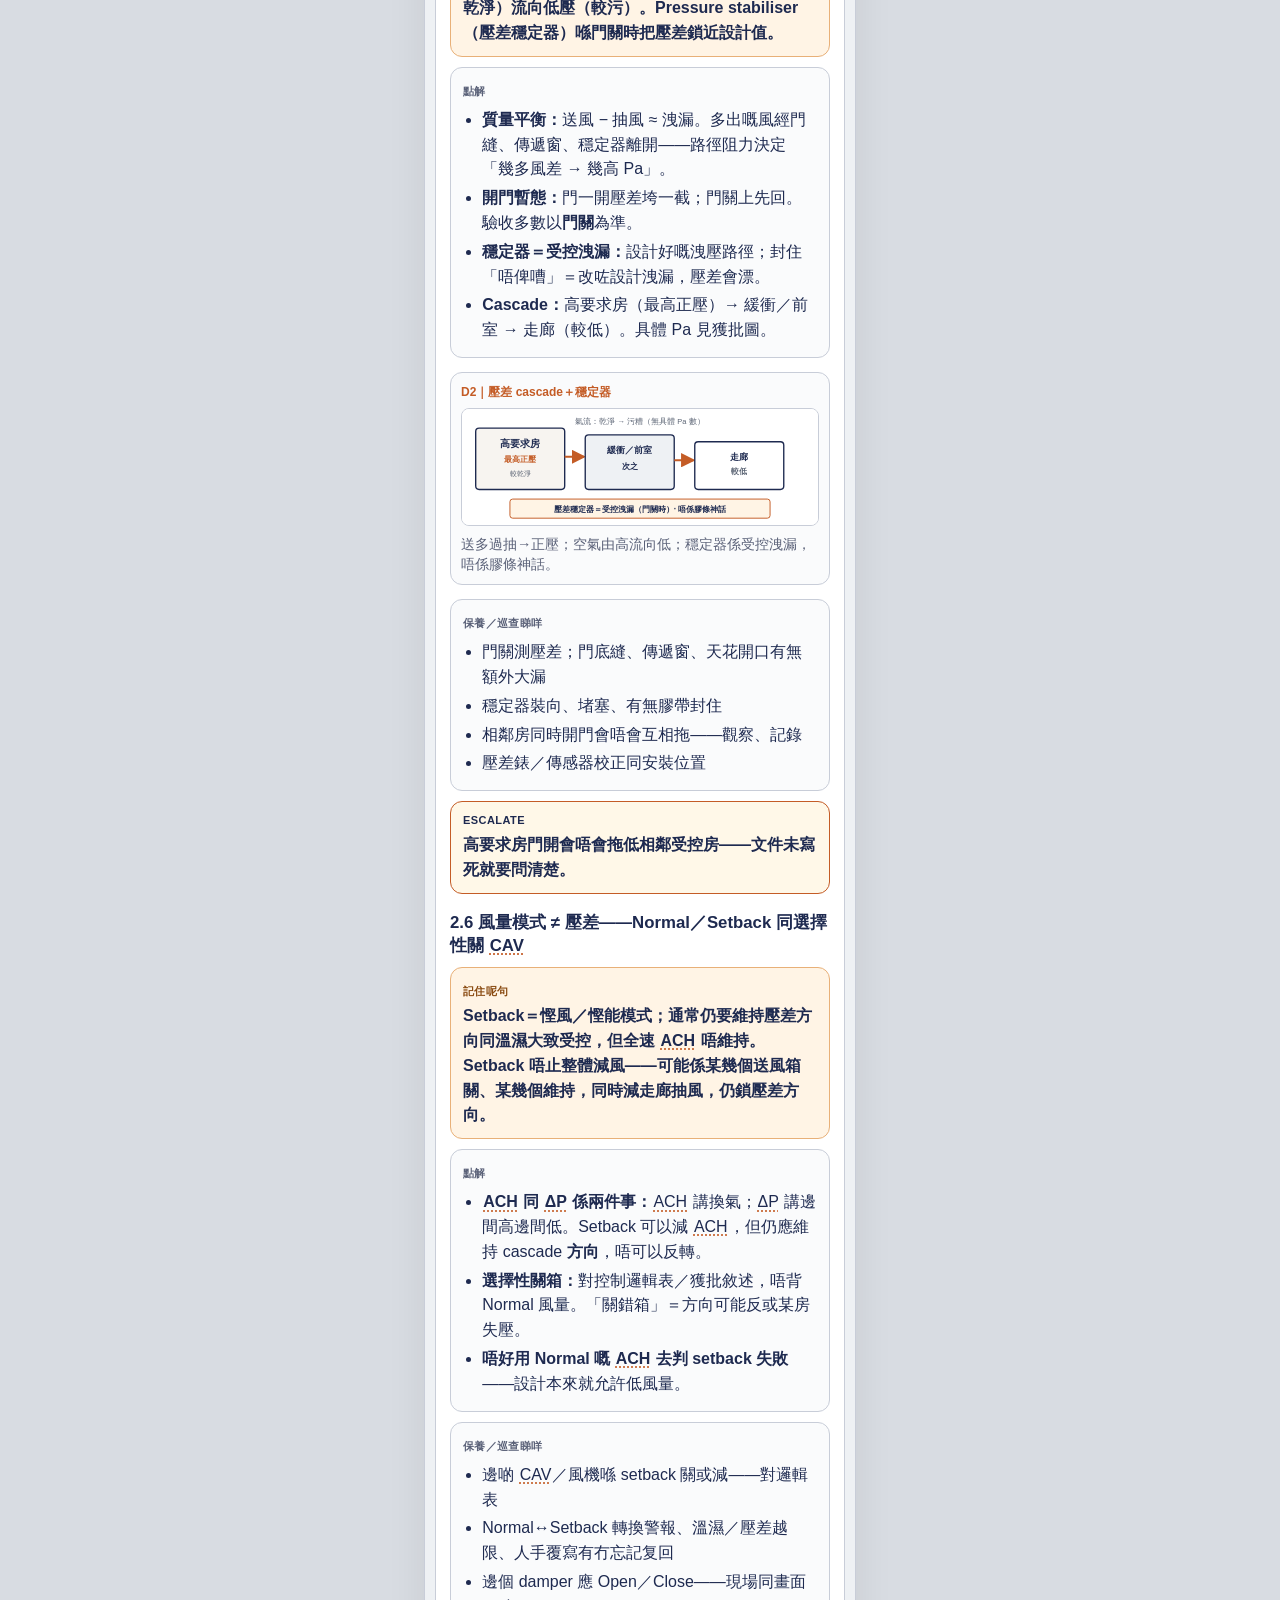
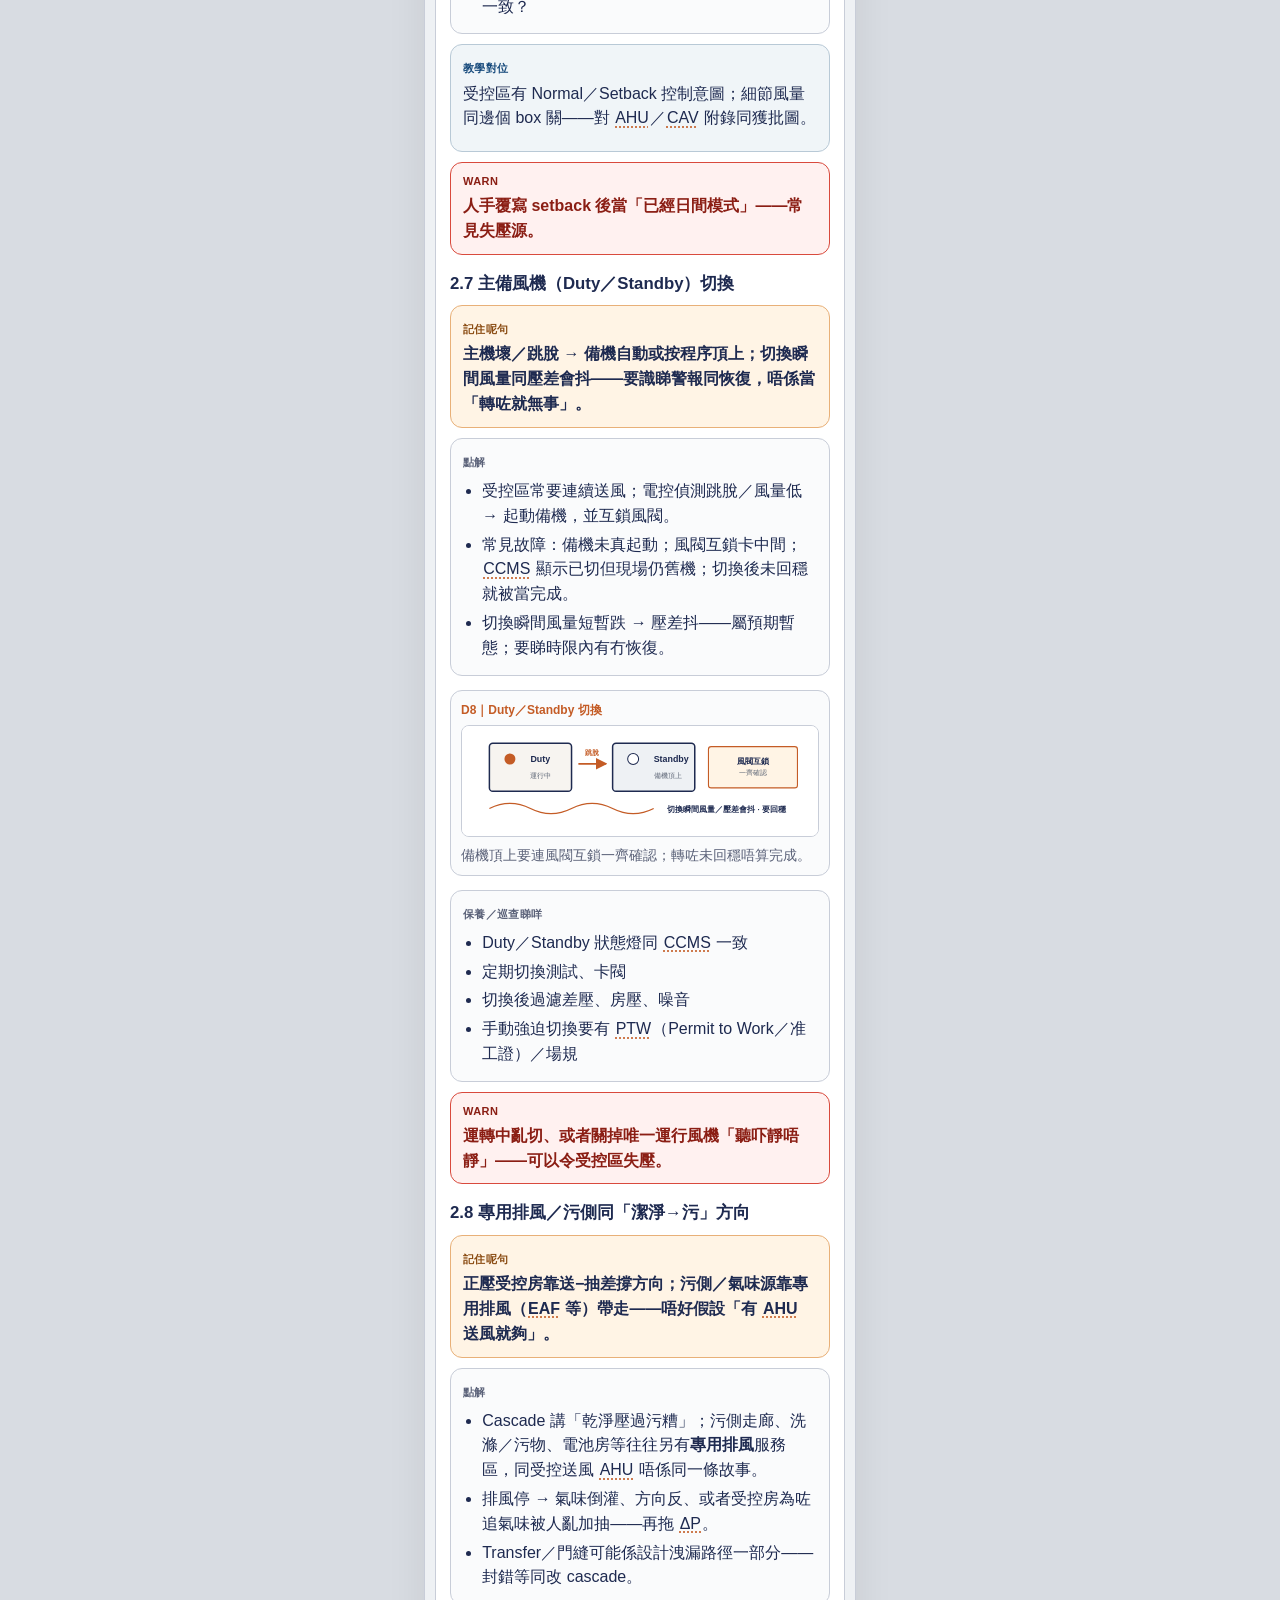
==== commit 85bd8228: "feat(preview): ship OM-Knowledge web v4 with PREVIEW chrome Replace notes/om-knowledge with Celine v" ====
--- a/notes/om-knowledge/index.html
+++ b/notes/om-knowledge/index.html
@@ -3,7 +3,8 @@
 <head>
   <meta charset="utf-8" />
   <meta name="viewport" content="width=device-width, initial-scale=1, viewport-fit=cover" />
-  <title>OM-Knowledge｜屋宇裝備 O&amp;M 原則</title>
+  <title>OM-Knowledge｜屋宇裝備 O&amp;M 原則 (PREVIEW)</title>
+  <meta name="robots" content="noindex,nofollow" />
   <meta name="description" content="MVAC 空氣／水側、CAV／VAV 同壓差、消防 pre-action、電力分層、醫用氣體同 CCMS 嘅 O&amp;M 原則同巡查思維——唔寫項目死數、唔標項目類型。" />
   <meta name="theme-color" content="#EEF1F4" />
   <style>
@@ -61,6 +62,17 @@
 .topbar .brand { min-width: 0; flex: 1; }
 .topbar .brand .name { font-weight: 700; font-size: 15px; letter-spacing: -0.02em; }
 .topbar .brand .sub { font-size: 12px; color: var(--muted); }
+.topbar .badge {
+  font-size: 11px;
+  font-weight: 700;
+  color: #8a4b12;
+  background: #fde8d4;
+  border: 1px solid #e8b078;
+  border-radius: 999px;
+  padding: 4px 8px;
+  white-space: nowrap;
+  flex: 0 0 auto;
+}
 
 .wrap {
   max-width: 430px;
@@ -123,9 +135,29 @@
 }
 th, td {
   border: 1px solid var(--line); padding: 8px 8px;
-  text-align: left; vertical-align: top; overflow-wrap: anywhere;
+  text-align: left; vertical-align: top;
+  /* CJK: never stack one glyph per line in narrow cells */
+  overflow-wrap: break-word;
+  word-break: keep-all;
+  line-break: strict;
 }
 th { background: var(--canvas); font-weight: 700; }
+/* Short label / index columns stay on one line */
+table.tiers th:nth-child(-n+2),
+table.tiers td:nth-child(-n+2),
+table.figs th:nth-child(1),
+table.figs td:nth-child(1),
+table.figs th:nth-child(3),
+table.figs td:nth-child(3),
+table.abbr-table th:nth-child(1),
+table.abbr-table td:nth-child(1) {
+  white-space: nowrap;
+}
+.table-scroll {
+  overflow-x: auto; -webkit-overflow-scrolling: touch;
+  margin: 0 0 12px;
+}
+.table-scroll table { margin-bottom: 0; }
 .checklist { list-style: none; padding-left: 0; }
 .checklist li {
   position: relative; padding: 6px 8px 6px 28px;
@@ -271,6 +303,7 @@
       <div class="name">BSE Notes</div>
       <div class="sub">屋宇裝備學習筆記</div>
     </div>
+    <span class="badge">PREVIEW</span>
   </header>
 
   <header class="hero">
@@ -278,21 +311,29 @@
     <h1>屋宇裝備 O&amp;M 原則</h1>
     <p class="en">Building services O&amp;M principles</p>
     <p class="blurb">MVAC 空氣／水側、CAV／VAV 同壓差、消防 pre-action、電力分層、醫用氣體同 CCMS 嘅 O&amp;M 原則同巡查思維——唔寫項目死數、唔標項目類型。</p>
-    <div class="meta-row"><span>建立 2026-10-28</span><span>slug · om-knowledge</span></div>
+    <div class="meta-row"><span>建立 2026-10-28</span><span>slug · om-knowledge</span><span>web-v4</span></div>
   </header>
-
 
   <section class="sheet" id="s0" aria-labelledby="h-s0">
     <h2 id="h-s0">0. 點樣用呢本</h2>
 <div class="tier remember"><span class="label">記住呢句</span><p>先識「系統點運作＋壞咗會點樣」，再對獲批圖同 O&amp;M 手冊。</p></div>
+    <div class="table-scroll"><table class="tiers">
+      <thead><tr><th>層</th><th>短標</th><th>你做咩</th></tr></thead>
+      <tbody>
+        <tr><td>1</td><td><strong>讀</strong></td><td>記住呢句＝結論先行</td></tr>
+        <tr><td>2</td><td><strong>對圖</strong></td><td>點解＝原理；對獲批圖／O&amp;M，唔背死數</td></tr>
+        <tr><td>3</td><td><strong>現場</strong></td><td>保養／巡查睇咩＝可執行一眼</td></tr>
+        <tr><td>4</td><td><strong>升級</strong></td><td>Warn＝見到就當紅線；Escalate＝即時交有權人</td></tr>
+      </tbody>
+    </table></div>
+<div class="warn" role="note"><span class="label">Warn</span><p>見到紅線＝停手、護人、跟場規——唔「先試完再講」。</p></div>
+<div class="escalate" role="note"><span class="label">Escalate</span><p>生命安全／失壓／誤水／失電／醫氣異常＝短時間內升級到有權決定嘅人。</p></div>
     <p><strong>點解：</strong>保養／巡查問答多數考<strong>推理</strong>：空氣由邊去邊、點解受控房用 CAV、點解 pre-action、Essential 同 UPS 分別護咩。背死數唔等於識巡查。</p>
-    <p><strong>保養／巡查睇咩：</strong>每章四層——記住呢句 → 點解 → 保養／巡查睇咩 → <strong>教學對位</strong>（常見配置對位）。Warn 見到就當紅線。</p>
-<div class="tier align"><span class="label">教學對位</span><p>以泛用受控／潔淨送風空間為對位：全日鮮風 AHU、CAV＋壓差穩定器、風冷冷水機、雙連鎖 pre-action、UPS 房氣體滅火、Normal／Essential／UPS、醫用氣體終端、CCMS。用嚟對位，唔用嚟代替獲批圖。</p></div>
+<div class="tier align"><span class="label">教學對位</span><p>以泛用受控／潔淨送風空間為對位：全日鮮風 AHU（亦可能有混合風機組服務較低要求區）、CAV＋壓差穩定器、風冷冷水機、雙連鎖 pre-action（高敏感房常一房一閥組）、UPS 房氣體滅火、Normal／Essential／UPS、醫用氣體終端、CCMS。用嚟對位，唔用嚟代替獲批圖。</p></div>
     <p>項目具體數字<strong>以獲批圖／O&amp;M 為準</strong>。</p>
 
     <h3 id="abbr">縮寫（本筆記）</h3>
-    <div class="abbr-wrap">
-    <table>
+    <div class="abbr-wrap"><table class="abbr-table">
       <thead><tr><th>縮寫</th><th>全稱</th></tr></thead>
       <tbody>
         <tr><td>AHU</td><td>Air Handling Unit／空氣處理機組</td></tr>
@@ -304,6 +345,7 @@
         <tr><td>ACH</td><td>Air Changes per Hour／換氣次數（每小時）</td></tr>
         <tr><td>ΔP／DP</td><td>Differential Pressure／壓差（差壓）</td></tr>
         <tr><td>CHW</td><td>Chilled Water／冷凍水</td></tr>
+        <tr><td>EAF</td><td>Exhaust Air Fan／排風機（專用排風語境）</td></tr>
         <tr><td>MSFD</td><td>Motorised Smoke Fire Damper／電動防煙防火閘</td></tr>
         <tr><td>UPS</td><td>Uninterruptible Power Supply／不間斷電源</td></tr>
         <tr><td>ATS</td><td>Automatic Transfer Switch／自動轉換開關</td></tr>
@@ -312,6 +354,8 @@
         <tr><td>CCMS</td><td>Central Control and Monitoring System／中央監控系統</td></tr>
         <tr><td>PTW</td><td>Permit to Work／准工證／工作許可</td></tr>
         <tr><td>DDC</td><td>Direct Digital Control／直接數位控制</td></tr>
+        <tr><td>VFD</td><td>Variable Frequency Drive／變頻驅動（風機／泵）</td></tr>
+        <tr><td>EC</td><td>Electronically Commutated／電子換向（風機電機類型；跟產品）</td></tr>
         <tr><td>FSD</td><td>Fire Services Department／消防處（規程語境）</td></tr>
         <tr><td>EMSD</td><td>Electrical and Mechanical Services Department／機電工程署（規程語境）</td></tr>
         <tr><td>HA</td><td>HA（規程語境縮寫；唔當項目客戶銘牌）</td></tr>
@@ -319,46 +363,65 @@
         <tr><td>O&amp;M</td><td>Operation and Maintenance／運作與保養</td></tr>
         <tr><td>Novec</td><td>潔淨氣體滅火介質之常用品牌代稱（以獲批圖／產品為準）</td></tr>
       </tbody>
-    </table>
-    </div>
+    </table></div>
     <p style="font-size:0.9rem;color:var(--muted)">正文首見優先補括號；格式：縮寫（English／中文）。正文內英文縮寫可<strong>點／hover</strong>睇 EN＋中文全稱（來源＝本表）。</p>
+
+    <h3 id="fig-index">圖解索引</h3>
+    <div class="table-scroll"><table class="figs">
+      <thead><tr><th>編號</th><th>主題</th><th>節</th></tr></thead>
+      <tbody>
+        <tr><td>D0</td><td>系統總圖（六塊）</td><td>§1</td></tr>
+        <tr><td>D0a–f</td><td>六塊</td><td>§1.1</td></tr>
+        <tr><td>D2</td><td>壓差 cascade＋穩定器</td><td>§2.5</td></tr>
+        <tr><td>D3</td><td>CAV vs VAV</td><td>§2.4</td></tr>
+        <tr><td>D4</td><td>風冷機冷凍循環</td><td>§3.1</td></tr>
+        <tr><td>D5</td><td>Pre-action／雙連鎖</td><td>§4.2</td></tr>
+        <tr><td>D6</td><td>電源分層／切換空檔</td><td>§5.1</td></tr>
+        <tr><td>D7</td><td>醫氣 riser→AVSU→終端</td><td>§6</td></tr>
+        <tr><td>D8</td><td>Duty／Standby</td><td>§2.7</td></tr>
+        <tr><td>D9</td><td>氣體滅火聯鎖</td><td>§4.3</td></tr>
+        <tr><td>D10</td><td>排風／污側同「潔淨→污」</td><td>§2.8</td></tr>
+        <tr><td>D11</td><td>火警風機停機矩陣</td><td>§4.4</td></tr>
+        <tr><td>D12</td><td>全日鮮風 vs 混合風</td><td>§2.0</td></tr>
+      </tbody>
+    </table></div>
+    <p style="font-size:0.9rem;color:var(--muted)">圖解係簡線示意（高對比、大字標籤）；數字同條款以獲批圖／場內規程為準。無 D1（同 D0a 同構，唔復活）。</p>
 
     <h3 id="toc">目錄</h3>
     <nav class="toc" aria-label="章節目錄">
-      <a href="#s1">1. 系統地圖<span>D0 · D0a–D0f</span></a>
-      <a href="#s2">2. 空氣側（MVAC）<span>AHU · HEPA · CAV／VAV · 壓差 · D2 D3 D8</span></a>
-      <a href="#s3">3. 水側<span>冷水機 · 泵 · 盤管 · D4</span></a>
-      <a href="#s4">4. 消防<span>Pre-action · 雙連鎖 · 氣體滅火 · D5 D9</span></a>
+      <a href="#s1">1. 系統地圖<span>D0 · D0a–f</span></a>
+      <a href="#s2">2. 空氣側（MVAC）<span>2.0 鮮風 · AHU · HEPA · CAV／VAV · 壓差 · 排風 · D2 D3 D8 D10 D12</span></a>
+      <a href="#s3">3. 水側<span>冷水機 · 加熱／再熱 · 接駁幹管 · D4</span></a>
+      <a href="#s4">4. 消防<span>Pre-action · 雙連鎖 · 氣體 · 停機矩陣 · D5 D9 D11</span></a>
       <a href="#s5">5. 電力<span>Normal／Essential／UPS · D6</span></a>
       <a href="#s6">6. 醫用氣體系統（通用）<span>D7</span></a>
-      <a href="#s7">7. 監控 CCMS<span>警報 · 趨勢 · 參數</span></a>
+      <a href="#s7">7. 監控 CCMS<span>點類型 · 警報 · 趨勢</span></a>
       <a href="#s8">8. 保養巡查思維<span>每日／每週／每季</span></a>
       <a href="#s9">9. 常見故障聯想<span>空氣 · 水側 · 警報</span></a>
     </nav>
   </section>
 
-
   <section class="sheet" id="s1" aria-labelledby="h-s1">
     <h2 id="h-s1">1. 系統地圖（你行場要有張腦圖）</h2>
-<div class="tier remember"><span class="label">記住呢句</span><p>受控／潔淨送風空間＝<strong>風（潔淨＋壓差）＋水（冷凍）＋火（滅火＋聯鎖）＋電（不停電分層）＋醫氣＋監控</strong>；任何一環壞都會拖第二環。</p></div>
+<div class="tier remember"><span class="label">記住呢句</span><p>受控／潔淨送風空間＝<strong>風（潔淨＋壓差）＋水（冷凍／加熱）＋火（滅火＋聯鎖）＋電（不停電分層）＋醫氣＋監控</strong>；任何一環壞都會拖第二環。</p></div>
 <div class="tier why"><span class="label">點解</span><p>氣流方向靠壓差同風量差；關鍵負荷靠電；滅火方式要配合房間用途同設備；醫用氣體係受規管生命支持；CCMS 係你最早收到警報嘅地方。一環異常會連鎖：例如過濾塞 → 風量跌 → 壓差掉；泵停 → 盤管唔冷 → 有人亂加風量 → 壓差再亂。</p></div>
 <figure class="figure" id="fig-d0">
   <div class="fid">D0｜系統總圖（六塊）</div>
-  <img src="diagrams/D0.svg" alt="D0 系統總圖（六塊）" width="520" height="200" loading="lazy" />
+  <img src="diagrams/D0.svg" alt="D0 系統總圖（六塊）" width="520" height="220" loading="lazy" />
   <figcaption class="cap">六塊一齊先成套；一環壞會拖第二環。</figcaption>
 </figure>
 
     <h3 id="s1-1">1.1 六塊地圖（一口記住）</h3>
     <div class="abbr-wrap">
     <table>
-      <thead><tr><th>塊</th><th>腦圖</th><th>典型壞徵</th></tr></thead>
+      <thead><tr><th>塊</th><th>你腦入面要有嘅圖</th><th>壞一截拖邊塊</th></tr></thead>
       <tbody>
-        <tr><td><strong>空氣側 MVAC</strong></td><td>室外新鮮空氣 → AHU（過濾／冷卻／加熱／風機）→ 風管／風閘／CAV → 房間送風（常有 HEPA）→ 回／抽風 → 排走或處理</td><td>壓差掉、嘈、過濾壓差高、房溫離標</td></tr>
-        <tr><td><strong>水側</strong></td><td>冷水機 → 冷凍水供／回 → 水泵 → AHU 盤管 → 回水</td><td>冇冷、盤管結露／滴水、泵異響、水質差</td></tr>
-        <tr><td><strong>消防</strong></td><td>探測 → 控制 → 滅火介質（水或氣）→ 風機／防火閘聯鎖</td><td>誤報、閥位錯、臨時覆蓋缺口</td></tr>
-        <tr><td><strong>電力</strong></td><td>市電／發電機路徑 → Essential 分電 → UPS → 重要負載；STS／bypass</td><td>切換失敗、電池衰、接地／絕緣異常</td></tr>
-        <tr><td><strong>醫用氣體</strong></td><td>總管／riser → 分接 → AVSU → 房間終端；區警報</td><td>警報、壓力異常、錯接風險</td></tr>
-        <tr><td><strong>監控 CCMS</strong></td><td>感應器 → 控制器 → 畫面／趨勢／警報 → 人去現場確認</td><td>警報風暴、誤改參數、假正常</td></tr>
+        <tr><td><strong>空氣側 MVAC</strong></td><td>室外新鮮空氣 → AHU（過濾／冷卻／加熱／風機）→ 風管／風閘／CAV → 房間送風（常有 HEPA）→ 回／抽風 → 排走或處理；另有專用排風服務污側</td><td>濾塞／閘誤關／排風停 → 壓差同氣味方向反；拖消防聯鎖測試同 CCMS 警報</td></tr>
+        <tr><td><strong>水側</strong></td><td>冷水機 → 冷凍水供／回 → 水泵 → AHU 盤管；另路加熱／再熱水（跟圖）</td><td>泵停／閥關／漏 → 房熱或失控；有人亂加風 → 再拖壓差</td></tr>
+        <tr><td><strong>消防</strong></td><td>探測 → 控制 → 滅火介質（水或氣）→ 風機／防火閘聯鎖</td><td>誤報停風／inhibit 未清 → 假保護；拖受控區失壓</td></tr>
+        <tr><td><strong>電力</strong></td><td>市電／發電機路徑 → Essential 分電 → UPS → 重要負載；STS／bypass</td><td>切換失敗／留 bypass → 關鍵負荷裸晒；拖全部</td></tr>
+        <tr><td><strong>醫用氣體</strong></td><td>總管／riser → 分接 → AVSU → 房間終端；區警報</td><td>關錯 AVSU／壓力驟降 → 生命支持風險</td></tr>
+        <tr><td><strong>監控 CCMS</strong></td><td>感應器 → 控制器 → 畫面／趨勢／警報 → 人去現場確認</td><td>假正常／長期 acknowledge → 現場已壞你唔知</td></tr>
       </tbody>
     </table>
     </div>
@@ -368,9 +431,9 @@
   <figcaption class="cap">鮮風入房，潔淨同壓差由風量路徑決定。</figcaption>
 </figure>
 <figure class="figure" id="fig-d0b">
-  <div class="fid">D0b｜水側</div>
-  <img src="diagrams/D0b.svg" alt="D0b 水側" width="520" height="200" loading="lazy" />
-  <figcaption class="cap">冷量靠水運去盤管；泵停／閥關＝房熱。</figcaption>
+  <div class="fid">D0b｜水側（冷凍水＋加熱／再熱）</div>
+  <img src="diagrams/D0b.svg" alt="D0b 水側" width="520" height="168" loading="lazy" />
+  <figcaption class="cap">冷量靠冷凍水；熱／再熱靠另一路（或電熱）；泵停／閥關＝房失控。</figcaption>
 </figure>
 <figure class="figure" id="fig-d0c">
   <div class="fid">D0c｜消防</div>
@@ -392,200 +455,210 @@
   <img src="diagrams/D0f.svg" alt="D0f 監控 CCMS" width="520" height="200" loading="lazy" />
   <figcaption class="cap">畫面係耳目；異常要現場確認。</figcaption>
 </figure>
-<div class="tier check"><span class="label">保養／巡查睇咩</span><ul><li>行場先問「呢間房靠邊套 AHU／邊條電／邊種滅火」；唔識對位就唔好亂調。</li></ul></div>
+<div class="tier check"><span class="label">保養／巡查睇咩</span><ul><li>行場先問「呢間房靠邊套 AHU／邊條電／邊種滅火／邊路排風」；唔識對位就唔好亂調。</li></ul></div>
 <div class="tier align"><span class="label">教學對位</span><p>受控空間常用全日鮮風 AHU；壓差靠 CAV＋穩定器；冷水嚟自風冷冷水機；高敏感區用雙連鎖 pre-action；UPS／電池房用 Novec 類氣體；有 Essential 同 UPS；醫氣由既有 riser 分接；風機切換同壓差有 CCMS 點。</p></div>
   </section>
 
-
   <section class="sheet" id="s2" aria-labelledby="h-s2">
     <h2 id="h-s2">2. 空氣側（MVAC）</h2>
 
-    <h3 id="s2-1">2.1 AHU（Air Handling Unit／空氣處理機組）——全日鮮風嘅核心</h3>
-<div class="tier remember"><span class="label">記住呢句</span><p>受控／潔淨送風空間常用<strong>全日新鮮空氣</strong> AHU：過濾 → 冷卻／加熱 → 送風；唔靠大量循環風「慳冷」去換潔淨級。</p></div>
-<div class="tier why"><span class="label">點解</span><ul>
-<li><strong>空氣處理順序：</strong>室外鮮風先經過濾；再經冷卻盤管——空氣被冷卻，同時相對濕度上升、多餘水汽可能凝結排出（去濕）；若房要定溫定濕，後面常有再熱／加濕步驟。全日鮮風＝幾乎唔混室內回風，所以每次都要重新冷卻／加熱，能耗同過濾負擔都高。</li>
-<li><strong>點解少用大量循環：</strong>工作區要控制微粒、氣味同廢氣方向；循環風會把房間內污染物再送返入工作區。潔淨／氣流方向優先於「慳冷」。</li>
-<li><strong>過濾差壓 vs 風機曲線（定性）：</strong>濾網髒 → 阻力↑ → 同一風機轉速下風量↓。差壓高唔等於「風機壞」，多數係濾阻；但風量跌會直接拖低房間送風，間接令壓差唔穩。</li>
-<li><strong>旁通縫風險：</strong>機組門、濾框墊片、旁通風門若關唔實，未過濾空氣會「偷入」送風側。</li>
-</ul></div>
-<div class="tier check"><span class="label">保養／巡查睇咩</span><ul>
-<li>機組門關好、密封條完整；冷凝水盤去水暢通、無積水發霉</li>
-<li>各級過濾差壓／更換紀錄；有無旁通縫</li>
-<li>盤管翅片髒唔髒、冷凍水閥動作、送風機軸承／皮帶／變頻狀態</li>
-<li>凍水／熱水管有無滲漏喺 AHU 房（地面水跡＝紅旗）</li>
-<li>O&amp;M：濾網規格、更換週期、清潔程序——跟手冊，唔估</li>
-</ul></div>
-<div class="tier align"><span class="label">教學對位</span><p>服務受控區嘅 AHU 屬全日鮮風路線；AHU 房可能擴建／插入既有機組之間——施工同保養都要分清邊部機服務邊區。</p></div>
+    <h3 id="s2-0">2.0 鮮風策略分級——全日鮮風 vs 混合風</h3>
+<div class="tier remember"><span class="label">記住呢句</span><p>高要求受控房多用<strong>全日新鮮空氣</strong> AHU；較低要求區可用<strong>混合風</strong> AHU——O&amp;M <strong>唔好當全部 AHU 同一套</strong>。</p></div>
+<div class="tier why"><span class="label">點解</span><ul>
+<li><strong>全日鮮風：</strong>潔淨／氣味／廢氣方向優先；幾乎唔混室內回風；能耗同過濾負擔高。</li>
+<li><strong>混合風：</strong>回風慳冷／熱；要識回風路徑、過濾級、正壓會唔會被回風策略拖亂。</li>
+<li>Setback 時有無關鮮風閘、減回風——對控制敘述；<strong>唔用</strong>高要求房嘅 ACH 去判低要求區「失敗」。</li>
+</ul></div>
+<figure class="figure" id="fig-d12">
+  <div class="fid">D12｜全日鮮風 vs 混合風</div>
+  <img src="diagrams/D12.svg" alt="D12 全日鮮風 vs 混合風" width="520" height="210" loading="lazy" />
+  <figcaption class="cap">先認機組策略，再套巡查標準。</figcaption>
+</figure>
+<div class="tier check"><span class="label">保養／巡查睇咩</span><ul><li>邊部機係全鮮、邊部機有回風——對圖同標牌</li><li>回風閘／鮮風閘位置同 setback 邏輯</li><li>唔用「高要求房 ACH」去判混合風區</li></ul></div>
+<div class="warn" role="note"><span class="label">Warn</span><p>把混合風機當全日鮮風去「追潔淨」——會誤判同亂調。</p></div>
+
+    <h3 id="s2-1">2.1 AHU——核心處理同功能段</h3>
+<div class="tier remember"><span class="label">記住呢句</span><p>受控／潔淨送風空間常用<strong>全日新鮮空氣</strong> AHU：過濾 → 冷卻／加熱 → 送風；唔靠大量循環風「慳冷」去換潔淨級。機組入面仲可能有熱回收／UV／加濕／EC 主備等段——<strong>每段有意圖、有壞徵</strong>。</p></div>
+<div class="tier why"><span class="label">點解</span><ul>
+<li>室外鮮風先經過濾；再經冷卻盤管——空氣被冷卻，多餘水汽可能凝結排出（去濕）；若要定溫定濕，後面常有再熱／加濕，唔係「凍完就完」。</li>
+<li>全日鮮風＝幾乎唔混室內回風，每次都要重新冷卻／加熱，能耗同過濾負擔都高。</li>
+<li><strong>旁通縫風險：</strong>機組門、濾框墊片、旁通風門關唔實 → 未過濾空氣「偷入」送風側；差壓計可能仲顯示「正常濾阻」。</li>
+</ul></div>
+    <p><strong>功能段一覽</strong>（定性；死數以獲批圖／O&amp;M 為準）：</p>
+    <div class="abbr-wrap">
+    <table>
+      <thead><tr><th>段</th><th>意圖</th><th>壞徵／風險</th><th>巡查一眼</th></tr></thead>
+      <tbody>
+        <tr><td><strong>過濾（粗／中效）</strong></td><td>護盤管同風機</td><td>差壓高、風量跌、旁通縫</td><td>差壓趨勢、墊片、門封</td></tr>
+        <tr><td><strong>熱回收</strong>（如熱管）</td><td>排／回側同送風側熱交換慳能</td><td>髒／洩＝能耗差＋交叉污染風險</td><td>兩側壓差異常、洩漏徵兆、段間密封</td></tr>
+        <tr><td><strong>冷卻／加熱盤管</strong></td><td>定溫；冷卻兼去濕</td><td>唔冷／唔熱、結露滴水、閥卡</td><td>水閥行程、翅片髒、地面水跡</td></tr>
+        <tr><td><strong>再熱／加濕</strong></td><td>定濕定溫收尾</td><td>過濕發霉、過乾、積水</td><td>加濕水質／積水、再熱閥</td></tr>
+        <tr><td><strong>UV</strong>（若有）</td><td>線上殺菌<strong>輔助</strong>——唔當唯一潔淨手段</td><td>燈失效當「仲有」</td><td>時數／隔離／跟產品同場規</td></tr>
+        <tr><td><strong>風機</strong>（含 EC 主備）</td><td>連續送風</td><td>單點故障、切換抖壓</td><td>見 §2.7；變頻狀態</td></tr>
+      </tbody>
+    </table>
+    </div>
+<div class="tier check"><span class="label">保養／巡查睇咩</span><ul><li>機組門關好、密封條完整；冷凝水盤去水暢通、無積水發霉</li><li>各級過濾差壓／更換紀錄；有無旁通縫</li><li>盤管翅片、冷凍水／熱水閥動作、風機軸承／皮帶／變頻</li><li>凍水／熱水管有無滲漏喺 AHU 房（地面水跡＝紅旗）</li><li>O&amp;M：濾網規格、更換週期、清潔程序——跟手冊，唔估</li></ul></div>
+<div class="tier align"><span class="label">教學對位</span><p>服務受控區嘅 AHU 多屬全日鮮風路線；同場可能另有混合風機組——先認策略再巡。AHU 房可能插入既有機組之間——分清邊部機服務邊區。</p></div>
 <div class="warn" role="note"><span class="label">Warn</span><p>開機門做檢查要停機／上鎖掛牌（跟場規）；運轉中伸手入風機＝嚴重安全事故。</p></div>
 
-    <h3 id="s2-2">2.2 過濾同 HEPA</h3>
-<div class="tier remember"><span class="label">記住呢句</span><p>粗／中效保護盤管同風機；<strong>HEPA（High-Efficiency Particulate Air／高效微粒過濾）主要管潔淨</strong>，多數裝喺<strong>末端送／回風口</strong>；<strong>壓差唔係靠 HEPA「塞住」造出嚟</strong>。</p></div>
-<div class="tier why"><span class="label">點解</span><ul>
-<li><strong>分層意圖：</strong>機組內粗／中效＝護盤管同風機葉輪；末端 HEPA＝護房間潔淨級。</li>
-<li><strong>MPPS（一句）：</strong>HEPA 最難攔嘅粒徑大約喺「最易穿透粒徑」（MPPS）附近。</li>
-<li><strong>完整性測試（概念）：</strong>換 HEPA 後要用規定方法查外殼／墊片有無洩漏旁通；唔係 DIY 拿手電照一下。</li>
-<li><strong>ΔP vs 潔淨意圖：</strong>設計意圖係「風量差造壓，過濾造潔淨」，唔係靠濾網當塞子造正壓。</li>
-</ul></div>
-<div class="tier check"><span class="label">保養／巡查睇咩</span><ul>
-<li>過濾級順序有冇裝錯、有冇漏裝墊片</li>
-<li>HEPA 有無旁通、外殼變形、更換同完整性測試程序</li>
-<li>差壓計／開關係咪合理；「差壓高」＝該換定係風量異常，要分開想</li>
-<li>更換時保護下游潔淨——跟潔淨規程同 O&amp;M，唔貪快</li>
-</ul></div>
-<div class="tier align"><span class="label">教學對位</span><p>受控房末端送回風口路線常有 HEPA；巡查時分清「機組內過濾」同「末端 HEPA」兩層。教學以<strong>末端送風</strong> HEPA 為主；回風有無 HEPA 跟獲批圖。</p></div>
+    <h3 id="s2-2">2.2 過濾、HEPA、同濾網塞滿／變頻意圖</h3>
+<div class="tier remember"><span class="label">記住呢句</span><p>粗／中效保護盤管同風機；<strong>HEPA（High-Efficiency Particulate Air／高效微粒過濾）主要管潔淨</strong>，多數裝喺<strong>末端送／回風口</strong>；<strong>壓差唔係靠 HEPA「塞住」造出嚟</strong>。風機／變頻額定要考慮過濾（含 HEPA）<strong>髒阻上升</strong>——塞滿時風量同房壓會漂。</p></div>
+<div class="tier why"><span class="label">點解</span><ul>
+<li><strong>分層意圖：</strong>機組內粗／中效＝護盤管；末端 HEPA＝護房間潔淨級。兩者唔好混做「一個差壓數代表全部」。</li>
+<li><strong>MPPS（一句）：</strong>HEPA 最難攔嘅粒徑大約喺最易穿透粒徑（MPPS）附近——測試對呢個最弱點，唔係對肉眼塵。</li>
+<li><strong>完整性測試（概念）：</strong>換 HEPA 後要用規定方法查外殼／墊片旁通；<strong>唔係 DIY 拿手電照一下</strong>。合資格人按場內規程做。</li>
+<li><strong>塞滿工況／VFD（Variable Frequency Drive／變頻）：</strong>濾阻↑ → 同一轉速下風量沿風機曲線↓ → ΔP 不穩。設計常預留髒阻工況；管道靜壓控制策略以獲批為準。差壓高唔等於「風機壞」，多數係濾阻——但風量跌會拖房壓。</li>
+</ul></div>
+<div class="tier check"><span class="label">保養／巡查睇咩</span><ul><li>過濾級順序、墊片、HEPA 旁通／外殼變形、完整性測試<strong>程序</strong></li><li>差壓計／開關合理；「差壓高」＝該換定風量異常，分開想</li><li>過濾差壓<strong>趨勢</strong>、變頻頻率異常頂高、CCMS 風量／壓差聯動警報</li><li>更換時保護下游潔淨——跟潔淨規程同 O&amp;M，唔貪快</li></ul></div>
+<div class="tier align"><span class="label">教學對位</span><p>受控房末端送回風口路線常有 HEPA；分清「機組內過濾」同「末端 HEPA」。教學以<strong>末端送風</strong> HEPA 為主；回風有無 HEPA 跟獲批圖。</p></div>
 <div class="escalate" role="note"><span class="label">Escalate</span><p>未做完整性測試就當「已經 HEPA 合格」——唔可以。</p></div>
 
-    <h3 id="s2-3">2.3 風管、風閘、MSFD（機械煙火閘）</h3>
+    <h3 id="s2-3">2.3 風管、風閘、MSFD</h3>
 <div class="tier remember"><span class="label">記住呢句</span><p>風管係氣流嘅路；<strong>調風閘</strong>調風量，<strong>防火／防煙閘（含 MSFD：Motorised Smoke Fire Damper／電動防煙防火閘）</strong>喺火警時切斷蔓延——兩者用途唔好混。</p></div>
-<div class="tier why"><span class="label">點解</span><p>調風閘卡住→房間風量同壓差錯；防火閘誤關或未聯鎖→火災時煙火經風管走，或者日常無故斷風。氣體滅火放電時，風機停同 MSFD 關係一條<strong>時間序列</strong>：關得太慢＝氣體流失；亂試聯鎖＝可能誤停送風令受控區失壓。</p></div>
-<div class="tier check"><span class="label">保養／巡查睇咩</span><ul>
-<li>軟接有無破裂漏風；保溫完整（冷凝＝漏冷＋發霉風險）</li>
-<li>防火閘：釋放機構、位置指示、聯鎖測試紀錄</li>
-<li>施工後有無雜物留喺風管；天花開孔補回</li>
-<li>標籤：邊條管去邊間房——對唔到就唔好盲調</li>
-</ul></div>
-<div class="tier align"><span class="label">教學對位</span><p>受控區風管改動多、同既有系統交接；氣體滅火放電時風機／防火閘要按序列關——識「存在」，唔好現場亂試。</p></div>
+<div class="tier why"><span class="label">點解</span><p>調風閘卡住→房間風量同壓差錯；防火閘誤關或未聯鎖→火災時煙火經風管走，或者日常無故斷風。氣體滅火放電時，風機停同 MSFD 係一條<strong>時間序列</strong>：關得太慢＝氣體流失；亂試聯鎖＝可能誤停送風令受控區失壓。（整區風機停機矩陣見 <strong>§4.4</strong>。）</p></div>
+<div class="tier check"><span class="label">保養／巡查睇咩</span><ul><li>軟接有無破裂漏風；保溫完整（冷凝＝漏冷＋發霉風險）</li><li>防火閘：釋放機構、位置指示、聯鎖測試紀錄（跟消防規程／獲批圖／場內程序）</li><li>施工後有無雜物留喺風管；天花開孔補回</li><li>標籤：邊條管去邊間房——對唔到就唔好盲調</li></ul></div>
+<div class="tier align"><span class="label">教學對位</span><p>受控區風管改動多、同既有系統交接；氣體滅火同火警停風聯鎖要識「存在」，唔好現場亂試。</p></div>
 <div class="warn" role="note"><span class="label">Warn</span><p>唔好手動卡住防火閘「方便送風」；火警時係責任問題。</p></div>
 
-    <h3 id="s2-4">2.4 CAV vs VAV</h3>
-<div class="tier remember"><span class="label">記住呢句</span><p><strong>CAV（Constant Air Volume／定風量）</strong>＝送（或抽）風量大致<strong>定死</strong>；<strong>VAV（Variable Air Volume／變風量）</strong>＝風量隨負荷<strong>變</strong>。<strong>受控／潔淨壓差 cascade 多數用 CAV</strong>。</p></div>
-<div class="tier why"><span class="label">點解</span><ul>
-<li><strong>CAV：</strong>控制器量測風量，驅動風閥／變頻貼近設定。溫度多用盤管水閥或再熱調焓，風量保持穩，壓差先穩得住。</li>
-<li><strong>VAV：</strong>溫感要求多冷／少冷 → 風閥開大／關細 → 風量變。每間房風量一變，相鄰房之間嘅壓差就跟住抖。</li>
-<li><strong>點解 ΔP cascade 偏愛定風量：</strong>壓差靠「每間房送−抽 ≈ 設計洩漏」。風量若隨負荷飄，洩漏同方向都會飄。</li>
-<li>唔係「VAV 高級、CAV 落伍」——係<strong>用途唔同</strong>。</li>
-</ul></div>
+    <h3 id="s2-4">2.4 CAV vs VAV——幾時用邊個、邊個穩 ΔP</h3>
+<div class="tier remember"><span class="label">記住呢句</span><p><strong>CAV（Constant Air Volume／定風量）</strong>鎖風量，先鎖氣流方向；<strong>VAV（Variable Air Volume／變風量）</strong>跟負荷變風量，慳能但 ΔP 難穩。<strong>受控／潔淨壓差 cascade 多數用 CAV</strong>——唔係「VAV 高級、CAV 落伍」。</p></div>
+    <div class="abbr-wrap">
+    <table>
+      <thead><tr><th></th><th>CAV</th><th>VAV</th></tr></thead>
+      <tbody>
+        <tr><td>風量</td><td>大致定死</td><td>隨負荷變</td></tr>
+        <tr><td>溫度點樣追</td><td>多用盤管水閥／再熱</td><td>多用加減風量</td></tr>
+        <tr><td>ΔP cascade</td><td><strong>穩得住</strong>（設計意圖）</td><td>房一變風，相鄰 ΔP 易抖</td></tr>
+        <tr><td>典型用途</td><td>受控／潔淨壓差故事</td><td>一般舒適空調慳能</td></tr>
+      </tbody>
+    </table>
+    </div>
 <figure class="figure" id="fig-d3">
   <div class="fid">D3｜CAV vs VAV</div>
   <img src="diagrams/D3.svg" alt="D3 CAV vs VAV" width="520" height="200" loading="lazy" />
   <figcaption class="cap">受控 cascade 偏愛 CAV：風量定，先鎖氣流方向；溫度多用再熱／水閥。</figcaption>
 </figure>
-<div class="tier check"><span class="label">保養／巡查睇咩</span><ul>
-<li>對圖確認箱體類型（CAV／VAV）、設定風量、執行器同位置反饋</li>
-<li>CAV：設定值被改過未？風閥有無卡死全開／全關？</li>
-<li>VAV（若周邊有）：最低風量設定夠唔夠維持通風同壓差意圖？</li>
-<li>Setback／夜間模式改嘅係邊幾個 box——對邏輯表</li>
-</ul></div>
-<div class="tier align"><span class="label">教學對位</span><p>受控房壓差故事建喺 <strong>CAV＋壓差穩定器</strong>；你識 VAV 係為咗答「點解唔用」、同理解大樓其他區可能唔同。</p></div>
+<div class="tier check"><span class="label">保養／巡查睇咩</span><ul><li>對圖確認箱體類型、設定風量、執行器同位置反饋</li><li>CAV：設定值被改過未？風閥有無卡死全開／全關？</li><li>VAV（若周邊有）：最低風量夠唔夠維持通風同壓差意圖？</li><li>Setback／夜間改邊幾個 box——對邏輯表，唔靠記憶</li></ul></div>
+<div class="tier align"><span class="label">教學對位</span><p>受控房壓差故事建喺 <strong>CAV＋壓差穩定器</strong>；識 VAV 係為答「點解唔用」、同理解大樓其他區可能唔同。</p></div>
 
     <h3 id="s2-5">2.5 房間壓差同 pressure stabiliser</h3>
-<div class="tier remember"><span class="label">記住呢句</span><p><strong>送風多過離開房間嘅風 → 正壓</strong>；空氣由高壓（較乾淨）流向低壓（較污）。<strong>Pressure stabiliser（壓差穩定器）</strong>幫你喺<strong>門關</strong>時把壓差鎖近設計值。</p></div>
-<div class="tier why"><span class="label">點解</span><ul>
-<li><strong>質量平衡：</strong>Qs − Qe ≈ Qleak。多出嚟嘅風經門縫、傳遞窗、穩定器等路徑離開。</li>
-<li><strong>開門暫態：</strong>門一開壓差會垮一截；量度同驗收多數以<strong>門關</strong>為準。</li>
-<li><strong>穩定器＝受控洩漏：</strong>設計好嘅洩壓路徑，唔係「門封膠條神話」。封住穩定器＝改咗設計洩漏。</li>
-<li><strong>Cascade 方向：</strong>高要求房（最高正壓）→ 緩衝／前室 → 走廊（較低）。具體 Pa 數見獲批圖。</li>
+<div class="tier remember"><span class="label">記住呢句</span><p><strong>送風多過離開房間嘅風 → 正壓</strong>；空氣由高壓（較乾淨）流向低壓（較污）。<strong>Pressure stabiliser（壓差穩定器）</strong>喺<strong>門關</strong>時把壓差鎖近設計值。</p></div>
+<div class="tier why"><span class="label">點解</span><ul>
+<li><strong>質量平衡：</strong>送風 − 抽風 ≈ 洩漏。多出嘅風經門縫、傳遞窗、穩定器離開——路徑阻力決定「幾多風差 → 幾高 Pa」。</li>
+<li><strong>開門暫態：</strong>門一開壓差垮一截；門關上先回。驗收多數以<strong>門關</strong>為準。</li>
+<li><strong>穩定器＝受控洩漏：</strong>設計好嘅洩壓路徑；封住「唔俾嘈」＝改咗設計洩漏，壓差會漂。</li>
+<li><strong>Cascade：</strong>高要求房（最高正壓）→ 緩衝／前室 → 走廊（較低）。具體 Pa 見獲批圖。</li>
 </ul></div>
 <figure class="figure" id="fig-d2">
   <div class="fid">D2｜壓差 cascade＋穩定器</div>
-  <img src="diagrams/D2.svg" alt="D2 壓差 cascade＋穩定器" width="520" height="200" loading="lazy" />
+  <img src="diagrams/D2.svg" alt="D2 壓差 cascade 穩定器" width="520" height="170" loading="lazy" />
   <figcaption class="cap">送多過抽→正壓；空氣由高流向低；穩定器係受控洩漏，唔係膠條神話。</figcaption>
 </figure>
-<div class="tier check"><span class="label">保養／巡查睇咩</span><ul>
-<li>門關測壓差；門底縫、傳遞窗、天花開口有無額外大漏</li>
-<li>穩定器裝向、有無堵塞、有無被人膠帶封住</li>
-<li>相鄰房同時開門會唔會互相拖壓差——觀察、記錄</li>
-<li>壓差錶／傳感器校正同安裝位置</li>
-</ul></div>
-<div class="tier align"><span class="label">教學對位</span><p>典型 cascade 概念：高要求房最高正壓 → 緩衝／前室次之 → 走廊／dirty 側更低（具體 Pa 數見獲批圖）。</p></div>
-<div class="escalate" role="note"><span class="label">Escalate</span><p>高要求房門開會唔會拖低相鄰受控房——文件未寫死就要問清楚，唔好自己當冇事。</p></div>
-
-    <h3 id="s2-6">2.6 Normal vs Setback——ACH 同 ΔP 係兩件事</h3>
-<div class="tier remember"><span class="label">記住呢句</span><p><strong>Setback＝慳風／慳能模式</strong>；通常仍要維持<strong>壓差方向同溫濕大致受控</strong>，但<strong>全速換氣次數（ACH）唔維持</strong>。</p></div>
-<div class="tier why"><span class="label">點解</span><ul>
-<li>ACH 講「一小時換幾多次氣」；ΔP 講「邊間高邊間低」。Setback 可以減 ACH，但仍應維持 cascade <strong>方向</strong>，唔可以反轉。</li>
-<li>唔好用 Normal 嘅 ACH 去判 setback 失敗——要查方向有冇反、溫濕有冇越限、邊個 box 被關錯。</li>
-</ul></div>
-<div class="tier check"><span class="label">保養／巡查睇咩</span><ul>
-<li>邊啲 CAV／風機喺 setback 關或減——對控制邏輯</li>
-<li>轉換 Normal↔Setback 有無警報、有無溫濕／壓差越限</li>
-<li>人手覆寫（manual override）有冇人忘記复回</li>
-</ul></div>
+<div class="tier check"><span class="label">保養／巡查睇咩</span><ul><li>門關測壓差；門底縫、傳遞窗、天花開口有無額外大漏</li><li>穩定器裝向、堵塞、有無膠帶封住</li><li>相鄰房同時開門會唔會互相拖——觀察、記錄</li><li>壓差錶／傳感器校正同安裝位置</li></ul></div>
+<div class="escalate" role="note"><span class="label">Escalate</span><p>高要求房門開會唔會拖低相鄰受控房——文件未寫死就要問清楚。</p></div>
+
+    <h3 id="s2-6">2.6 風量模式 ≠ 壓差——Normal／Setback 同選擇性關 CAV</h3>
+<div class="tier remember"><span class="label">記住呢句</span><p><strong>Setback＝慳風／慳能模式</strong>；通常仍要維持<strong>壓差方向同溫濕大致受控</strong>，但<strong>全速 ACH 唔維持</strong>。Setback 唔止整體減風——可能係<strong>某幾個送風箱關、某幾個維持</strong>，同時減走廊抽風，仍鎖壓差方向。</p></div>
+<div class="tier why"><span class="label">點解</span><ul>
+<li><strong>ACH 同 ΔP 係兩件事：</strong>ACH 講換氣；ΔP 講邊間高邊間低。Setback 可以減 ACH，但仍應維持 cascade <strong>方向</strong>，唔可以反轉。</li>
+<li><strong>選擇性關箱：</strong>對控制邏輯表／獲批敘述，唔背 Normal 風量。「關錯箱」＝方向可能反或某房失壓。</li>
+<li><strong>唔好用 Normal 嘅 ACH 去判 setback 失敗</strong>——設計本來就允許低風量。</li>
+</ul></div>
+<div class="tier check"><span class="label">保養／巡查睇咩</span><ul><li>邊啲 CAV／風機喺 setback 關或減——對邏輯表</li><li>Normal↔Setback 轉換警報、溫濕／壓差越限、人手覆寫有冇忘記复回</li><li>邊個 damper 應 Open／Close——現場同畫面一致？</li></ul></div>
 <div class="tier align"><span class="label">教學對位</span><p>受控區有 Normal／Setback 控制意圖；細節風量同邊個 box 關——對 AHU／CAV 附錄同獲批圖。</p></div>
+<div class="warn" role="note"><span class="label">Warn</span><p>人手覆寫 setback 後當「已經日間模式」——常見失壓源。</p></div>
 
     <h3 id="s2-7">2.7 主備風機（Duty／Standby）切換</h3>
-<div class="tier remember"><span class="label">記住呢句</span><p>主機壞／跳脫 → 備機自動或按程序頂上；<strong>切換瞬間風量同壓差會抖</strong>——要識睇警報同恢復。</p></div>
-<div class="tier why"><span class="label">點解</span><ul>
-<li>受控區常要連續送風；單風機無備＝單點故障。</li>
-<li>常見故障：備機未真正起動；風閥互鎖卡中間；CCMS 顯示已切但現場仍係舊機；切換後未回穩就被當完成。</li>
-<li>切換瞬間風量短暫跌 → 壓差抖——屬預期暫態；要睇有冇喺時限內恢復。</li>
+<div class="tier remember"><span class="label">記住呢句</span><p>主機壞／跳脫 → 備機自動或按程序頂上；<strong>切換瞬間風量同壓差會抖</strong>——要識睇警報同恢復，唔係當「轉咗就無事」。</p></div>
+<div class="tier why"><span class="label">點解</span><ul>
+<li>受控區常要連續送風；電控偵測跳脫／風量低 → 起動備機，並互鎖風閥。</li>
+<li>常見故障：備機未真起動；風閥互鎖卡中間；CCMS 顯示已切但現場仍舊機；切換後未回穩就被當完成。</li>
+<li>切換瞬間風量短暫跌 → 壓差抖——屬預期暫態；要睇時限內有冇恢復。</li>
 </ul></div>
 <figure class="figure" id="fig-d8">
   <div class="fid">D8｜Duty／Standby 切換</div>
-  <img src="diagrams/D8.svg" alt="D8 Duty／Standby 切換" width="520" height="200" loading="lazy" />
+  <img src="diagrams/D8.svg" alt="D8 Duty Standby" width="520" height="200" loading="lazy" />
   <figcaption class="cap">備機頂上要連風閥互鎖一齊確認；轉咗未回穩唔算完成。</figcaption>
 </figure>
-<div class="tier check"><span class="label">保養／巡查睇咩</span><ul>
-<li>Duty／Standby 狀態燈同 CCMS 一唔一致</li>
-<li>定期切換測試有無做、有無卡閥</li>
-<li>切換後過濾差壓、房壓、噪音有無異常</li>
-<li>手動強迫切換要有 PTW（Permit to Work／准工證）／場規</li>
-</ul></div>
-<div class="tier align"><span class="label">教學對位</span><p>相關風機有主備同 CCMS 警報意圖——巡查先睇畫面再入場。</p></div>
+<div class="tier check"><span class="label">保養／巡查睇咩</span><ul><li>Duty／Standby 狀態燈同 CCMS 一致</li><li>定期切換測試、卡閥</li><li>切換後過濾差壓、房壓、噪音</li><li>手動強迫切換要有 PTW（Permit to Work／准工證）／場規</li></ul></div>
 <div class="warn" role="note"><span class="label">Warn</span><p>運轉中亂切、或者關掉唯一運行風機「聽吓靜唔靜」——可以令受控區失壓。</p></div>
+
+    <h3 id="s2-8">2.8 專用排風／污側同「潔淨→污」方向</h3>
+<div class="tier remember"><span class="label">記住呢句</span><p>正壓受控房靠<strong>送−抽差</strong>撐方向；污側／氣味源靠<strong>專用排風（EAF 等）</strong>帶走——<strong>唔好假設「有 AHU 送風就夠」</strong>。</p></div>
+<div class="tier why"><span class="label">點解</span><ul>
+<li>Cascade 講「乾淨壓過污糟」；污側走廊、洗滌／污物、電池房等往往另有<strong>專用排風</strong>服務區，同受控送風 AHU 唔係同一條故事。</li>
+<li>排風停 → 氣味倒灌、方向反、或者受控房為咗追氣味被人亂加抽——再拖 ΔP。</li>
+<li>Transfer／門縫可能係設計洩漏路徑一部分——封錯等同改 cascade。</li>
+</ul></div>
+<figure class="figure" id="fig-d10">
+  <div class="fid">D10｜排風／污側方向</div>
+  <img src="diagrams/D10.svg" alt="D10 排風污側與潔淨送風方向" width="520" height="220" loading="lazy" />
+  <figcaption class="cap">送風鎖潔淨同正壓；專用排風鎖污側——兩邊都要識巡。</figcaption>
+</figure>
+<div class="tier check"><span class="label">保養／巡查睇咩</span><ul><li>邊區係專用 EAF、邊區接既有排風幹管——對圖</li><li>排風停會唔會令氣味倒灌／方向反</li><li>Transfer／門縫係咪被人封死「慳冷」</li><li>CCMS 有無排風故障／風量低警報</li></ul></div>
+<div class="escalate" role="note"><span class="label">Escalate</span><p>污側排風長期停而受控房仍「看似正常」——方向可能已 silently 反，要升級查。</p></div>
   </section>
 
-
   <section class="sheet" id="s3" aria-labelledby="h-s3">
-    <h2 id="h-s3">3. 水側（冷凍水／盤管／泵）</h2>
+    <h2 id="h-s3">3. 水側（冷凍水／加熱水／盤管／泵）</h2>
 
     <h3 id="s3-1">3.1 風冷冷水機（Air-cooled chiller）</h3>
 <div class="tier remember"><span class="label">記住呢句</span><p>風冷機＝室外用風扇帶走冷凝熱，製造冷凍水畀 AHU 盤管；<strong>冇冷卻水塔</strong>，但室外盤管髒同氣流受阻一樣會冇冷。</p></div>
 <div class="tier why"><span class="label">點解</span><ol>
 <li><strong>壓縮機</strong>把低壓冷媒蒸氣壓成高溫高壓氣；</li>
 <li><strong>冷凝器（室外盤管）</strong>用室外風帶走熱，冷媒冷凝成液；</li>
-<li><strong>膨脹裝置</strong>降壓，液冷媒變低溫低壓；</li>
+<li><strong>膨脹裝置</strong>降壓；</li>
 <li><strong>蒸發器</strong>入面冷凍水把熱傳畀冷媒，水變凍——再入壓縮機。</li>
 </ol>
-<p><strong>氣流短路：</strong>室外排熱若被牆／鄰機擋返吸入冷凝器，等於「吸自己嘅熱風」——冷凝壓力升、效率跌、甚至高壓跳脫。</p></div>
+<p><strong>氣流短路：</strong>室外排熱被牆／鄰機擋返吸入＝「吸自己嘅熱風」——高壓跳脫風險。盤管髒＝同樣散熱差。</p></div>
 <figure class="figure" id="fig-d4">
-  <div class="fid">D4｜風冷冷水機蒸氣壓縮＋冷凍水</div>
-  <img src="diagrams/D4.svg" alt="D4 風冷冷水機蒸氣壓縮＋冷凍水" width="520" height="200" loading="lazy" />
-  <figcaption class="cap">壓縮→冷凝散熱→膨脹→蒸發製冷水；水運冷去盤管；室外盤管要通風同乾淨。</figcaption>
-</figure>
-<div class="tier check"><span class="label">保養／巡查睇咩</span><ul>
-<li>室外盤管清潔、風扇運轉、異響、結霜／結冰異常</li>
-<li>冷凍水供／回水溫差是否合理（跟設計意圖同當下負荷）</li>
-<li>制冷劑壓力／報警歷史（合資格人）；你主要識「有警報要升級」</li>
-<li>底座、減震、排水、電氣盤受潮</li>
-</ul></div>
-<div class="tier align"><span class="label">教學對位</span><p>風冷冷水機服務本區冷凍需求；接既有冷凍水總管／header——施工期 tee-off 同日常洩漏都要盯。</p></div>
+  <div class="fid">D4｜風冷冷水機蒸氣壓縮＋冷凍水去盤管</div>
+  <img src="diagrams/D4.svg" alt="D4 風冷冷水機" width="520" height="200" loading="lazy" />
+  <figcaption class="cap">壓縮→冷凝散熱→膨脹→蒸發製冷水；室外盤管要通風同乾淨。</figcaption>
+</figure>
+<div class="tier check"><span class="label">保養／巡查睇咩</span><ul><li>室外盤管清潔、風扇、異響、結霜／除霜異常</li><li>冷凍水供／回 ΔT 是否合理（跟設計意圖同負荷，唔硬背一個數）</li><li>制冷劑壓力／報警歷史（合資格人）；你識「有警報要升級」</li><li>底座、減震、排水、電氣盤受潮</li></ul></div>
 <div class="escalate" role="note"><span class="label">Escalate</span><p>制冷劑操作屬受規管工種——唔識唔做。</p></div>
 
     <h3 id="s3-2">3.2 冷凍水回路、水泵、AHU 盤管</h3>
-<div class="tier remember"><span class="label">記住呢句</span><p>冷量係「水運」去盤管；<strong>泵提供流量，閥調節</strong>，盤管先換到熱——有冷機但泵停／閥關＝房一樣熱。</p></div>
-<div class="tier why"><span class="label">點解</span><ul>
-<li>容量 ≈ 流量 × ΔT × 常數。流量不足或 ΔT 異常＝盤管換唔到設計冷量。</li>
-<li>常見故障鏈：Y-strainer 塞 → 流量↓ → 盤管唔冷 → 房溫高 → 有人狂開 CAV 風量「補救」→ 壓差亂。</li>
-<li>盤管氣阻：水系統入氣會佔住水路；要按程序排氣。</li>
-<li>閥同旁通：控制閥卡關／旁通常開 → 水唔經盤管或短路回流。</li>
-</ul></div>
-<div class="tier check"><span class="label">保養／巡查睇咩</span><ul>
-<li>泵：聲、震、軸封滲漏、壓力錶、变频器故障碼</li>
-<li>過濾器／Y-strainer 前後壓差；排污有無做</li>
-<li>盤管：進出水溫、水閥行程、盤管氣阻、冷凝水排水</li>
-<li>閥門標籤同開關狀態；旁通閥有無人常開</li>
-<li>保溫破損→結露滴水→天花霉同電氣風險</li>
-</ul></div>
-<div class="tier align"><span class="label">教學對位</span><p>AHU 靠冷凍水盤管造冷；水側異常會直接反映喺受控房溫濕同「為咗追溫度亂調風」。</p></div>
+<div class="tier remember"><span class="label">記住呢句</span><p>冷量係「水運」去盤管；順序記：<strong>泵提供流量 → 閥調節 → 盤管換熱</strong>。有冷機但泵停／閥關＝房一樣熱。</p></div>
+<div class="tier why"><span class="label">點解</span><ul>
+<li><strong>容量 ≈ 流量 × ΔT × 常數</strong>（概念）。流量不足或 ΔT 異常＝換唔到設計冷量。</li>
+<li><strong>常見故障鏈：</strong>strainer 塞 → 流量↓ → 盤管唔冷 → 房溫高 → 有人狂開 CAV「補救」→ 壓差亂。源头喺水側。</li>
+<li><strong>盤管氣阻／閥旁通：</strong>入氣佔水路、閥卡關、旁通常開——機喺轉唔等於有冷。</li>
+</ul></div>
+<div class="tier check"><span class="label">保養／巡查睇咩</span><ul><li>泵：聲、震、軸封滲漏、壓力錶、變頻故障碼</li><li>Y-strainer 前後壓差；排污有無做</li><li>盤管：進出水溫、水閥行程、排氣、冷凝水排水</li><li>閥門標籤同開關狀態；旁通閥有無人常開</li><li>保溫破損→結露滴水→天花霉同電氣風險</li></ul></div>
 <div class="warn" role="note"><span class="label">Warn</span><p>帶壓系統排污／拆法蘭要跟程序；燙／凍水都可以傷人。</p></div>
 
     <h3 id="s3-3">3.3 防凍、洩漏、水質</h3>
 <div class="tier remember"><span class="label">記住呢句</span><p>冬天盤管凍裂同日常滲漏一樣可以停晒受控區服務；<strong>水質差→結垢／腐蝕→流量同換熱雙輸</strong>。</p></div>
 <div class="tier why"><span class="label">點解</span><ul>
-<li>凍裂：盤管內水溫過低 → 水結冰體積脹 → 銅管／接頭裂。</li>
-<li>洩漏早期徵兆：補水頻率異常、盤面／接頭水跡、天花水漬。</li>
-<li>水質：結垢加熱阻、腐蝕出鏽渣再塞 strainer。</li>
-</ul></div>
-<div class="tier check"><span class="label">保養／巡查睇咩</span><ul>
-<li>低溫警報同防凍設定有無人亂改</li>
-<li>水系統補水頻率異常＝可能洩漏</li>
-<li>水質化驗／加藥紀錄（跟場內水務／O&amp;M）</li>
-<li>施工 tee-off／熱燙接後：焊口、法蘭、支架——特別係天花板上</li>
-</ul></div>
-<div class="tier align"><span class="label">教學對位</span><p>有冷凍水接駁同可能嘅管道凍結保護措施意圖——對獲批圖同方法陳述，唔靠猜想。</p></div>
+<li><strong>凍裂：</strong>盤管內水過冷→結冰脹裂。防凍靠控制邏輯、介質策略（跟設計），同唔好喺極低水溫仲強抽風吹乾盤管。</li>
+<li><strong>洩漏早期：</strong>補水頻率異常、盤面／接頭水跡、天花水漬。</li>
+<li><strong>水質：</strong>結垢加熱阻、鏽渣塞 strainer——又回到流量不足鏈。</li>
+</ul></div>
+<div class="tier check"><span class="label">保養／巡查睇咩</span><ul><li>低溫警報同防凍設定有無人亂改</li><li>補水頻率異常＝可能洩漏</li><li>水質化驗／加藥紀錄（跟場內水務／O&amp;M）</li><li>接駁／改管後：焊口、法蘭、支架——特別係天花板上（見 §3.5）</li></ul></div>
+
+    <h3 id="s3-4">3.4 加熱水／再熱盤管回路</h3>
+<div class="tier remember"><span class="label">記住呢句</span><p>定溫定濕唔止冷凍水——<strong>加熱／再熱盤管</strong>同熱水回路（或電熱——跟圖）壞咗一樣令房失控。冷＝冷凍水；熱／再熱＝<strong>另一路</strong>；兩路閥都要識巡。</p></div>
+<div class="tier why"><span class="label">點解</span><ul>
+<li>再熱常用喺「先冷卻去濕再加返適量熱」——冇熱路＝濕度／溫度追唔到，有人就去扭風。</li>
+<li>熱水管滲漏、閥卡、接駁既有熱水幹管後嘅焊口／保溫——同冷凍水一樣係紅旗。</li>
+</ul></div>
+    <p style="font-size:0.9rem;color:var(--muted)">圖：見 <a href="#fig-d0b">D0b</a>（加熱／再熱第二細箭）；唔另畫同構全頁水側圖。</p>
+<div class="tier check"><span class="label">保養／巡查睇咩</span><ul><li>再熱／加熱閥行程同盤管進出</li><li>熱水管滲漏、保溫、AHU 房地面水跡（分清凍水定熱水）</li><li>電熱（若有）：過熱保護、隔離——合資格人</li></ul></div>
+<div class="warn" role="note"><span class="label">Warn</span><p>唔好假設「有冷就有舒適」——缺再熱一樣投訴湧現。</p></div>
+
+    <h3 id="s3-5">3.5 接駁既有幹管／共用系統——唔拖死其他區</h3>
+<div class="tier remember"><span class="label">記住呢句</span><p>新支管接入<strong>運作中</strong>冷凍水／熱水／風管幹管時，O&amp;M／BSI 要識問：<strong>其他區冷量／風會唔會斷？</strong> 唔可以假設「新區完工＝舊區無感」。</p></div>
+<div class="tier why"><span class="label">點解</span><ul>
+<li>常用手法陳述包括凍結接管、熱燙接、週末切換等——具體方法跟獲批同持證要求；你溫習嘅係<strong>風險同回退</strong>，唔係教你親手做。</li>
+<li>接完要查漏、沖洗／平衡（跟系統）、確認未服務區同<strong>仍在服務區</strong>都回到預期溫度／壓力／風量。</li>
+<li>PTW、臨時隔離範圍、通知使用單位——同電力切換同一級紀律。</li>
+</ul></div>
+<div class="tier check"><span class="label">保養／巡查睇咩</span><ul><li>有無 PTW、隔離範圍圖、回退步驟</li><li>復原後：壓力／溫度／投訴；相鄰區有無「突然熱／失壓」</li><li>臨時旁通／關閉有冇清走</li><li>風管改接同樣問：其他區送／排會唔會被切斷或短路</li></ul></div>
+<div class="escalate" role="note"><span class="label">Escalate</span><p>接駁中或接駁後他區服務中斷而未升級——當營運事故鏈，唔當「施工順便」。</p></div>
   </section>
-
 
   <section class="sheet" id="s4" aria-labelledby="h-s4">
     <h2 id="h-s4">4. 消防</h2>
@@ -593,260 +666,239 @@
     <h3 id="s4-1">4.1 濕式花灑 vs Pre-action</h3>
 <div class="tier remember"><span class="label">記住呢句</span><p><strong>濕式</strong>＝管內長期有水，熱玻璃膽爆就出水；<strong>Pre-action</strong>＝平時管內多數係氣／乾，要滿足啟動條件先入水／出水——減少<strong>誤射水</strong>摧毀受控空間同設備。</p></div>
 <div class="tier why"><span class="label">點解</span><ul>
-<li>濕式＝水已喺管到噴頭底下，反應快但誤開／凍裂／撞擊都可能出水。</li>
-<li>Pre-action＝平時乾或監管氣壓，要探測／聯鎖先開閥入水——用「多一步」換誤射風險下降。</li>
-<li>代價：氣壓監管、電磁閥、探測、信號都要健康；低氣壓警報＝大事。</li>
-</ul></div>
-<div class="tier check"><span class="label">保養／巡查睇咩</span><ul>
-<li>閥組位置、鎖固、標牌、旁通狀態</li>
-<li>氣壓／監管信號正常；低氣壓警報要當大事</li>
-<li>探測器污染（裝修塵）→誤報風險</li>
-<li>週期測試同排水——跟消防規程／場內程序同合資格承辦</li>
-</ul></div>
-<div class="tier align"><span class="label">教學對位</span><p>高敏感受控區走 pre-action 路線；支援區可能仍係濕式——分區唔好當全部一樣。</p></div>
-
-    <h3 id="s4-2">4.2 Double interlock（雙連鎖）</h3>
-<div class="tier remember"><span class="label">記住呢句</span><p><strong>Double interlock</strong>＝要<strong>兩類獨立條件齊</strong>（例如探測＋另一聯鎖信號／釋放步驟，以獲批圖同產品說明為準）先進入出水序列——再減誤射。</p></div>
-<div class="tier why"><span class="label">點解</span><ul>
-<li>單連鎖已經比濕式嚴；雙連鎖要求<strong>兩條獨立腿</strong>都真——邏輯上係 AND，唔係 OR。</li>
-<li>風險：誤調／短接其中一條輸入 → 畫面可能仲顯示「有保護」，實際未成連鎖。</li>
+<li>濕式反應快，但誤開／凍裂／撞擊都可能出水。Pre-action 用「多一步」換誤射風險下降；氣壓監管、電磁閥、探測都要健康。</li>
+<li>低氣壓警報＝系統可能已唔喺設計狀態，要當大事。</li>
+<li><strong>支援區</strong>可能仍係濕式＋喉轆／視聽警報——巡查唔好只盯高敏感閥組房。</li>
+</ul></div>
+<div class="tier check"><span class="label">保養／巡查睇咩</span><ul><li>閥組位置、鎖固、標牌、旁通狀態</li><li>氣壓／監管信號；探測器污染（裝修塵）→誤報風險</li><li>週期測試同排水——跟消防規程／場內程序同合資格承辦</li><li>支援區：喉轆通道、噴頭被遮、複示／區域警報同主盤一致</li></ul></div>
+<div class="tier align"><span class="label">教學對位</span><p>高敏感受控區走 pre-action；支援區可能仍係濕式——分區唔好當全部一樣。</p></div>
+
+    <h3 id="s4-2">4.2 Double interlock（雙連鎖）同一房一閥組</h3>
+<div class="tier remember"><span class="label">記住呢句</span><p><strong>Double interlock</strong>＝要<strong>兩類獨立條件齊</strong>（例如探測＋另一聯鎖信號／釋放步驟，以獲批圖同產品說明為準）先進入出水序列——邏輯上係 <strong>AND，唔係 OR</strong>。多間高敏感房時，設計常係<strong>每房獨立雙連鎖閥組</strong>——隔離維修同誤射範圍可控。</p></div>
+<div class="tier why"><span class="label">點解</span><ul>
+<li>單連鎖已比濕式嚴；雙連鎖兩條獨立腿都真——減少「單一誤報就入水」。</li>
+<li>誤調／短接其中一條 → 畫面可能仲顯示「有保護」。Temporary inhibit 未清＝假保護。</li>
+<li><strong>一房一閥組：</strong>可單房隔離；共用閥組＝加大誤射／停用範圍。標牌對房、測試唔好誤觸相鄰房。</li>
 </ul></div>
 <figure class="figure" id="fig-d5">
   <div class="fid">D5｜Pre-action／雙連鎖</div>
-  <img src="diagrams/D5.svg" alt="D5 Pre-action／雙連鎖" width="520" height="200" loading="lazy" />
-  <figcaption class="cap">高敏感區用 pre-action＋雙連鎖：多一步確認，減誤射水；兩腿都要真。</figcaption>
-</figure>
-<div class="tier check"><span class="label">保養／巡查睇咩</span><ul>
-<li>啟動序列寫喺邊、有無修訂</li>
-<li>測試時確認兩條腿都真係要；唔好為「方便」短接信號</li>
-<li>施工後恢復：臨時短接／inhibit 有冇清走</li>
-</ul></div>
-<div class="tier align"><span class="label">教學對位</span><p>設計意圖常係雙連鎖 pre-action——常考「點解唔用普通花灑」。</p></div>
+  <img src="diagrams/D5.svg" alt="D5 Pre-action 雙連鎖" width="520" height="210" loading="lazy" />
+  <figcaption class="cap">雙連鎖＝兩獨立條件齊；獨立閥組＝可單房隔離。</figcaption>
+</figure>
+<div class="tier check"><span class="label">保養／巡查睇咩</span><ul><li>啟動序列寫喺邊、有無修訂</li><li>測試時兩條腿都真係要；唔好為「方便」短接</li><li>施工後：臨時短接／inhibit 有冇清走</li><li>閥組標牌對邊間房；臨時 inhibit 範圍係一房定一片</li></ul></div>
 <div class="warn" role="note"><span class="label">Warn</span><p>禁止為趕工期永久短接消防信號。</p></div>
+<div class="escalate" role="note"><span class="label">Escalate</span><p>發現短接／inhibit 範圍大過標稱——即時升級，唔自行「當臨時」。</p></div>
 
     <h3 id="s4-3">4.3 氣體滅火（Novec 類）</h3>
 <div class="tier remember"><span class="label">記住呢句</span><p>電氣房／UPS 房常用<strong>潔淨氣體</strong>滅火（例如 Novec 類）——<strong>唔靠浸水</strong>；放電前要走人、關風機／防火閘，避免氣體流失同人員危險。</p></div>
 <div class="tier why"><span class="label">點解</span><ul>
 <li>水會毀電池同電力電子；潔淨氣體靠降低氧／吸熱（視介質）滅火。</li>
-<li><strong>Hold time</strong>同圍封完整性：門縫大、風管未關、洩壓口錯 → 氣體走光＝滅火失敗。</li>
-<li>序列概念：警報 → 疏散延時 → 停相關送／排風 → 關防火閘 → 放氣。</li>
+<li><strong>Hold time</strong> 同圍封完整性：門縫大、風管未關、洩壓口錯 → 氣體走光＝滅火失敗。</li>
+<li><strong>序列（概念）：</strong>警報 → 疏散延時 → 停相關送／排風 → 關防火閘 → 放氣。跟場內規程／獲批圖，唔引用假條款號。</li>
 </ul></div>
 <figure class="figure" id="fig-d9">
-  <div class="fid">D9｜氣體滅火聯鎖</div>
+  <div class="fid">D9｜氣體滅火聯鎖概念</div>
   <img src="diagrams/D9.svg" alt="D9 氣體滅火聯鎖" width="520" height="200" loading="lazy" />
   <figcaption class="cap">放電前停風關閘，氣體先留得住；亂序＝hold time 唔夠。</figcaption>
 </figure>
-<div class="tier check"><span class="label">保養／巡查睇咩</span><ul>
-<li>鋼瓶壓力／重量檢查紀錄、噴嘴無堵塞、管路完整</li>
-<li>手動／自動模式、inhibit／isolation 狀態要清晰</li>
-<li>門密封、洩壓口、聯鎖風機同 MSFD</li>
-<li>人員警報、延時、疏散路線——識程序，唔現場試放</li>
-</ul></div>
-<div class="tier align"><span class="label">教學對位</span><p>UPS／電池房走氣體滅火意圖；同受控區花灑系分家——唔好當成同一套閥。</p></div>
+<div class="tier check"><span class="label">保養／巡查睇咩</span><ul><li>鋼瓶壓力／重量檢查紀錄、噴嘴、管路</li><li>手動／自動模式、inhibit／isolation 清晰</li><li>門密封、洩壓口、聯鎖風機同 MSFD</li><li>人員警報、延時、疏散路線——識程序，唔現場試放</li></ul></div>
 <div class="escalate" role="note"><span class="label">Escalate</span><p>任何「試放／洩放」只可以由授權人按程序做。</p></div>
 
-    <h3 id="s4-4">4.4 MSFD／煙感聯鎖同施工期臨時消防</h3>
-<div class="tier remember"><span class="label">記住呢句</span><p>火警時：<strong>停相關風機、關防火閘、放氣體或啟動水系統</strong>——聯鎖係一條鏈；施工期主系統暫停就要有<strong>臨時探測＋看守＋PTW</strong>。</p></div>
-<div class="tier why"><span class="label">點解</span><p>裝修塵觸發煙感、切斷消防幹管、封路——營運中場地最怕「空窗」。臨時措施唔係可有可無；恢復時若漏撤 inhibit，等於長期假保護。</p></div>
-<div class="tier check"><span class="label">保養／巡查睇咩</span><ul>
-<li>聯鎖矩陣：邊個探測觸發邊啲閘／風機</li>
-<li>臨時煙感電池、覆蓋範圍、值班紀錄</li>
-<li>恢復時：臨時措施撤銷清單、主系統复位測試</li>
-<li>通道、消火栓、滅火筒受阻？</li>
-</ul></div>
-<div class="tier align"><span class="label">教學對位</span><p>營運中場地改建——噪音塵同消防暫停都要同設施管理協調；溫習時要識問「而家靠臨時定主系統」。</p></div>
+    <h3 id="s4-4">4.4 火警風機停機矩陣同施工期臨時消防</h3>
+<div class="tier remember"><span class="label">記住呢句</span><p>防煙防火唔止關閘——常見策略係探測觸發後<strong>停相關送／排風機</strong>，避免風管送煙；氣體滅火房另有「停風＋關閘保 hold time」（§4.3）。聯鎖係一條鏈；施工期主系統暫停就要有<strong>臨時探測＋看守＋PTW</strong>。</p></div>
+<div class="tier why"><span class="label">點解</span><ul>
+<li><strong>停機矩陣：</strong>邊個探測／分區 → 邊啲送風機／排風機／閘——對獲批聯鎖表，唔靠記憶。</li>
+<li>誤報／裝修塵 → 可能整區停風 → 受控區失壓；恢復後有冇漏 <strong>inhibit</strong>。</li>
+<li>臨時措施唔係可有可無；恢復時漏撤 inhibit＝長期假保護。</li>
+</ul></div>
+<figure class="figure" id="fig-d11">
+  <div class="fid">D11｜火警風機停機矩陣</div>
+  <img src="diagrams/D11.svg" alt="D11 火警風機停機矩陣" width="520" height="230" loading="lazy" />
+  <figcaption class="cap">探測可令整區風停；對矩陣，恢復後清 inhibit。</figcaption>
+</figure>
+<div class="tier check"><span class="label">保養／巡查睇咩</span><ul><li>聯鎖矩陣：邊個探測觸發邊啲閘／風機</li><li>誤報後：風機有冇按程序復歸；inhibit 清未</li><li>臨時煙感電池、覆蓋範圍、值班紀錄</li><li>恢復清單、主系統复位測試</li><li>通道、消火栓、滅火筒受阻？</li></ul></div>
+<div class="escalate" role="note"><span class="label">Escalate</span><p>聯鎖被短接／長期 inhibit——假保護，即時升級。</p></div>
   </section>
-
 
   <section class="sheet" id="s5" aria-labelledby="h-s5">
     <h2 id="h-s5">5. 電力</h2>
 
     <h3 id="s5-1">5.1 Normal／Essential／UPS 分層——Ride-through</h3>
-<div class="tier remember"><span class="label">記住呢句</span><p><strong>Normal</strong>＝市電日常；<strong>Essential</strong>＝市電失電後由發電機等應急來源撐嘅重要負荷；<strong>UPS（Uninterruptible Power Supply／不間斷電源）</strong>＝切換空檔都唔俾斷嘅「唔間斷」段（電池＋逆變）。</p></div>
+<div class="tier remember"><span class="label">記住呢句</span><p><strong>Normal</strong>＝市電日常；<strong>Essential</strong>＝市電失電後由發電機等<strong>應急路徑</strong>撐嘅重要負荷；<strong>UPS</strong>＝切換空檔都唔俾斷嘅「唔間斷」段（電池＋逆變）。Essential ≠ UPS bypass。</p></div>
 <div class="tier why"><span class="label">點解</span><ol>
-<li>正常：負荷由市電（Normal）供；</li>
-<li>市電失電：ATS（Automatic Transfer Switch／自動轉換開關）／發電機起動需要時間——Essential 路徑可能仲未到；</li>
-<li>UPS 橋接：電池經逆變器即時頂住「唔可以斷」嘅負荷；</li>
-<li>之後：發電機／Essential 就緒後持續供電；UPS 電池再充電待命。</li>
+<li>正常：市電（Normal）；</li>
+<li>市電失電：ATS／發電機起動需時（秒級空檔）；</li>
+<li>UPS 橋接：電池經逆變即時頂住唔可以斷嘅負荷；</li>
+<li>之後：Essential 就緒持續供電；UPS 電池再充電。</li>
 </ol>
-<p>電池自主時間：設計會訂「撐幾耐」——實際分鐘數跟獲批圖／O&amp;M，唔背假數。</p></div>
+<p>電池自主時間：有時限、要測、會老化——實際分鐘數跟獲批圖／O&amp;M，唔背假數。</p></div>
 <figure class="figure" id="fig-d6">
   <div class="fid">D6｜電源分層同切換空檔</div>
-  <img src="diagrams/D6.svg" alt="D6 電源分層同切換空檔" width="520" height="200" loading="lazy" />
+  <img src="diagrams/D6.svg" alt="D6 電源分層" width="520" height="200" loading="lazy" />
   <figcaption class="cap">UPS 撐切換空檔；Essential 之後持續；留喺 bypass＝可能無 UPS。</figcaption>
 </figure>
-<div class="tier check"><span class="label">保養／巡查睇咩</span><ul>
-<li>單線圖：邊啲負荷掛 Normal／Essential／UPS——標籤同現實一致？</li>
-<li>電池：室溫、端子、警報、自主測試紀錄（合資格人）</li>
-<li>發電機測試同 ATS／轉換開關紀錄（場級）</li>
-<li>插座同回路有冇被人私自改掛「當 UPS」</li>
-</ul></div>
-<div class="tier align"><span class="label">教學對位</span><p>受控區有 Essential 同 UPS 分層意圖；容量同斷路器額定以獲批圖同相關文件為準。</p></div>
+<div class="tier check"><span class="label">保養／巡查睇咩</span><ul><li>單線圖：邊啲負荷掛 Normal／Essential／UPS——標籤同現實一致？</li><li>電池：室溫、端子、警報、自主測試紀錄（合資格人）</li><li>發電機同 ATS 測試紀錄（場級）</li><li>插座同回路有冇被人私自改掛「當 UPS」</li></ul></div>
 <div class="warn" role="note"><span class="label">Warn</span><p>營運中場地帶電操作要 PTW；唔好當「只係睇吓」就開電蓋。</p></div>
 
     <h3 id="s5-2">5.2 STS／Bypass 概念</h3>
-<div class="tier remember"><span class="label">記住呢句</span><p><strong>STS（Static Transfer Switch）</strong>＝兩路電源之間快速自動切；<strong>Bypass</strong>＝維修時讓負荷暫時繞過 UPS 電子路徑——方便維修，但期間保護等級可能下降。</p></div>
-<div class="tier why"><span class="label">點解</span><ul>
-<li>STS：兩路之間以靜態開關極快切換；要求兩邊電源質素／相位條件符合。</li>
-<li>Maintenance bypass 風險：若有人做完<strong>留喺 bypass「貪方便」</strong>＝以為有 UPS 其實冇。面板指示 Normal／Battery／Bypass／Fault 要當巡查必睇項。</li>
-</ul></div>
-<div class="tier check"><span class="label">保養／巡查睇咩</span><ul>
-<li>面板指示：Normal／Battery／Bypass／Fault</li>
-<li>維修後有冇退出 bypass</li>
-<li>雙電源相位／同步條件（概念上要知「唔係隨便兩插座」）</li>
-<li>警報有冇塞靜音後唔跟進</li>
-</ul></div>
-<div class="tier align"><span class="label">教學對位</span><p>UPS 系統維修同切換要按 O&amp;M；溫習識名同風險，實作交合資格電工。</p></div>
+<div class="tier remember"><span class="label">記住呢句</span><p><strong>STS（Static Transfer Switch）</strong>＝兩路電源之間快速自動切；<strong>Bypass</strong>＝維修時讓負荷暫時繞過 UPS 電子路徑——方便維修，但期間保護等級可能下降。<strong>Bypass／旁路只喺呢個 UPS 維修語境用</strong>——唔好同 Essential「應急路徑」撈亂。</p></div>
+<div class="tier why"><span class="label">點解</span><ul>
+<li>STS 要求兩邊電源質素／相位條件符合——唔係「隨便兩插座」。</li>
+<li>維修後<strong>留喺 bypass「貪方便」</strong>＝以為有 UPS 其實冇——市電閃斷就裸晒。</li>
+</ul></div>
+<div class="tier check"><span class="label">保養／巡查睇咩</span><ul><li>面板：Normal／Battery／Bypass／Fault</li><li>維修後有冇退出 bypass</li><li>警報有冇塞靜音後唔跟進</li></ul></div>
 
     <h3 id="s5-3">5.3 巡查與切換（PTW／營運中場地）</h3>
 <div class="tier remember"><span class="label">記住呢句</span><p>任何影響受控區電力嘅切換＝<strong>計劃工作</strong>：時段、通知、後備、回退、誰可以喊停。</p></div>
-<div class="tier why"><span class="label">點解</span><p>冇協調嘅「試跳」可以停關鍵服務。紙面 PTW 同真正溝通缺一不可。回退計劃＝「切唔成點返原狀」。</p></div>
-<div class="tier check"><span class="label">保養／巡查睇咩</span><ul>
-<li>工作前：負荷清單、受影響房、通訊方式</li>
-<li>工作中：有人盯關鍵警報同使用單位聯絡</li>
-<li>工作後：確認負荷回正確來源、bypass 清除、紀錄完整</li>
-</ul></div>
+<div class="tier check"><span class="label">保養／巡查睇咩</span><ul><li>工作前：負荷清單、受影響房、通訊方式</li><li>工作中：有人盯關鍵警報同使用單位聯絡</li><li>工作後：負荷回正確來源、bypass 清除、紀錄完整</li></ul></div>
   </section>
-
 
   <section class="sheet" id="s6" aria-labelledby="h-s6">
     <h2 id="h-s6">6. 醫用氣體系統（通用）</h2>
-<div class="tier remember"><span class="label">記住呢句</span><p>醫用氣體係<strong>受規管生命支持系統</strong>：總管分接 → <strong>AVSU（Area Valve Service Unit／區域隔離閥箱）</strong> → 房間終端；<strong>區警報</strong>係你嘅早期警告——<strong>唔教你親手焊／亂關閥</strong>。常見氣體品種包括氧氣（O2）、真空（Vacuum）、醫療空氣（如 MA4）等——以獲批圖為準。</p></div>
-<div class="tier why"><span class="label">點解</span><ul>
-<li><strong>身份防錯接：</strong>終端用銷釘指數（pin index）／顏色／形狀編碼。</li>
-<li><strong>AVSU＝區域隔離：</strong>一區有事可以關該區閥，唔使即斷全棟。關錯服務中受控區嘅 AVSU＝緊急事態。</li>
-<li><strong>警報層級：</strong>區警報／總警報分層提示壓力異常；消音只係暫時靜音。</li>
+<div class="tier remember"><span class="label">記住呢句</span><p>醫用氣體係<strong>受規管生命支持系統</strong>：總管分接 → <strong>AVSU</strong> → 房間終端；<strong>區警報</strong>係早期警告——<strong>唔教你親手焊／亂關閥</strong>。常見品種包括氧氣（O2）、真空（Vacuum）、醫療空氣（如 MA4）等——以獲批圖為準。</p></div>
+<div class="tier why"><span class="label">點解</span><ul>
+<li><strong>身份防錯接：</strong>銷釘指數／顏色／形狀編碼。</li>
+<li><strong>AVSU＝區域隔離：</strong>關錯服務中受控區嘅 AVSU＝緊急事態——標籤、狀態、通道暢通係巡查重點，而唔係「試吓關」。</li>
+<li><strong>警報：</strong>消音只係暫時靜音，根因未除＝故障仍在。</li>
 </ul></div>
 <figure class="figure" id="fig-d7">
   <div class="fid">D7｜醫氣邊界：riser→AVSU→終端</div>
-  <img src="diagrams/D7.svg" alt="D7 醫氣邊界：riser→AVSU→終端" width="520" height="200" loading="lazy" />
+  <img src="diagrams/D7.svg" alt="D7 醫用氣體" width="520" height="200" loading="lazy" />
   <figcaption class="cap">分接→AVSU 隔離→終端；警報係早期警告；操作屬合資格承辦。</figcaption>
 </figure>
-<div class="tier check"><span class="label">保養／巡查睇咩</span><ul>
-<li>AVSU：標籤、開關狀態、通道唔阻塞、玻璃／鎖完好</li>
-<li>區警報：面板位置、消音後有冇跟進、測試紀錄</li>
-<li>終端：顏色／形狀防錯接、有無漏氣聲、保護膠蓋</li>
-<li>工程改動後：邊類測試要做（壓力、純度、交叉連接等）——概念上知有測試鏈</li>
-</ul></div>
-<div class="tier align"><span class="label">教學對位</span><p>由既有 riser <strong>tee-off</strong> 入受控區；氣體品種同終端以獲批圖為準。</p></div>
+<div class="tier check"><span class="label">保養／巡查睇咩</span><ul><li>AVSU：標籤、開關狀態、通道、玻璃／鎖</li><li>區警報：消音後有冇跟進、測試紀錄</li><li>終端：防錯接、漏氣聲、保護膠蓋</li><li>工程改動後：壓力／純度／交叉連接等測試鏈——概念上知有；執行屬合資格承辦</li></ul></div>
 <div class="warn" role="note"><span class="label">Warn</span><p>唔准當普通壓縮空氣管路去「試噴」；唔准私下關閉服務中受控區嘅 AVSU。</p></div>
-<div class="escalate" role="note"><span class="label">Escalate</span><p>任何氣味／壓力驟降／警報 → 即時按場內應急同工程程序，唔自行診斷完先報。</p></div>
+<div class="escalate" role="note"><span class="label">Escalate</span><p>氣味／壓力驟降／警報 → 即時按場內應急同工程程序。</p></div>
   </section>
 
-
   <section class="sheet" id="s7" aria-labelledby="h-s7">
-    <h2 id="h-s7">7. 監控 CCMS（Central Control and Monitoring System／中央監控系統）</h2>
-<div class="tier remember"><span class="label">記住呢句</span><p>CCMS 係<strong>耳目</strong>：警報、狀態、趨勢；<strong>唔係</strong>俾你隨便當遊戲改控制參數。</p></div>
-<div class="tier why"><span class="label">點解</span><ul>
-<li>鏈路：傳感器 → 控制器／DDC（Direct Digital Control／直接數位控制）→ 畫面＋警報 → 人去現場確認。</li>
-<li>趨勢 vs 即時快照：單一即時值容易被暫態騙；趨勢圖先睇得出「慢慢漂」定「突然垮」。</li>
-<li>改 set-point＝改設計意圖——要授權、紀錄、可回退。</li>
-</ul></div>
-<div class="tier check"><span class="label">保養／巡查睇咩</span><ul>
-<li>每日：優先級警報清唔清、有冇長期 acknowledg 未修</li>
-<li>趨勢：房溫／壓差／差壓——突變先於投訴</li>
-<li>點位名同現場標籤一致；「壞點」要標咗壞</li>
-<li>改參數：授權、紀錄、回退——無授權唔改</li>
-</ul></div>
-<div class="tier align"><span class="label">教學對位</span><p>風機切換、壓差、主要設備狀態有監控意圖——巡查建議「先畫面、後現場」。</p></div>
-<div class="warn" role="note"><span class="label">Warn</span><p>無授權唔好改 iBMS／CCMS 程式或 set-point。</p></div>
-  </section>
-
-
-  <section class="sheet" id="s8" aria-labelledby="h-s8">
-    <h2 id="h-s8">8. 保養巡查思維（可執行清單）</h2>
-<div class="tier remember"><span class="label">記住呢句</span><p>巡查係<strong>固定節奏＋異常升級</strong>；唔係等到壞先學問。</p></div>
-
-    <h3 id="s8-1">8.1 每日（或每更）——快、可重複</h3>
-    <ul class="checklist">
-      <li>CCMS／警報面板：火警監管、壓差、AHU／泵、UPS——有新增未清？</li>
-      <li>受控房：<strong>門關</strong>壓差觀感／錶讀（跟場規頻率）；門有無長期打開</li>
-      <li>AHU 房：異響、水跡、焦味、門關好</li>
-      <li>醫氣區警報：正常抑或靜音中</li>
-      <li>走火通道、臨時工程範圍：消防器材受阻？</li>
-    </ul>
-
-    <h3 id="s8-2">8.2 每週——稍深入</h3>
-    <ul class="checklist">
-      <li>過濾差壓趨勢；該換未換</li>
-      <li>Duty／Standby 狀態同上次自動／手動切換紀錄</li>
-      <li>泵區：滲漏、震、壓力</li>
-      <li>消防閥組目視：位置、鎖、標牌；氣壓（pre-action）</li>
-      <li>UPS／電池房：溫度、警報、通道；氣體滅火面板模式（有無留喺 bypass／inhibit）</li>
-      <li>同使用單位／設施短會：有無「間中失壓／間中熱」投訴未立案</li>
-    </ul>
-
-    <h3 id="s8-3">8.3 每季（或按 O&amp;M／合約）——計劃性</h3>
-    <ul class="checklist">
-      <li>聯鎖同切換測試（消防／風機／電源）——合資格人＋PTW</li>
-      <li>HEPA／過濾更換同測試計劃進度</li>
-      <li>水質／水系統保養節點</li>
-      <li>校正：壓差錶、關鍵溫度／濕度傳感器</li>
-      <li>文件：獲批圖修訂、O&amp;M、警報設定有無過期</li>
-      <li>演習：停電／失壓／氣體警報紙面走位（教學同場規）</li>
-    </ul>
-<div class="tier check"><span class="label">保養／巡查睇咩</span><p>每項有「邊個做、紀錄去邊、超標點升級」——無主責＝假清單。</p></div>
-<div class="tier align"><span class="label">教學對位</span><p>改建期同營運期清單側重唔同，但升級紀律一樣。</p></div>
-  </section>
-
-
-  <section class="sheet" id="s9" aria-labelledby="h-s9">
-    <h2 id="h-s9">9. 常見故障聯想（教學推理，非現場定案）</h2>
-<div class="tier remember"><span class="label">記住呢句</span><p>先畫<strong>因果鏈</strong>再動手；見到 A 唔等於只修 A。</p></div>
-
-    <h3 id="s9-1">9.1 空氣／壓差</h3>
+    <h2 id="h-s7">7. 監控 CCMS——點類型同耳目紀律</h2>
+<div class="tier remember"><span class="label">記住呢句</span><p>CCMS 係<strong>耳目</strong>：警報、狀態、趨勢；<strong>唔係</strong>俾你隨便當遊戲改控制參數。巡查要識<strong>點類型</strong>——唔止「有畫面」。</p></div>
+    <p><strong>點類型</strong>（教學分類；實際點表以場為準）：</p>
     <div class="abbr-wrap">
     <table>
-      <thead><tr><th>見到</th><th>先問</th><th>常見方向（教學）</th></tr></thead>
+      <thead><tr><th>類</th><th>例子（概念）</th><th>你用嚟做咩</th></tr></thead>
       <tbody>
-        <tr><td>一間房正壓掉</td><td>門開？穩定器堵？抽風過大？送風不足？相鄰房？</td><td>查門同風量差，唔先拆 HEPA；開門暫態要同門關讀數分開</td></tr>
-        <tr><td>兩間房互相拖</td><td>門同時開？共用走廊洩漏？</td><td>記錄操作模式；cascade 方向可能被大洩漏短路</td></tr>
-        <tr><td>全層風細</td><td>AHU 跳？過濾塞爆？防火閘誤關？</td><td>先機組同聯鎖狀態；濾阻↑沿風機曲線風量↓</td></tr>
-        <tr><td>房溫高但壓差仲喺</td><td>水側／盤管／閥</td><td>唔好靠加大風量「硬搶冷」——會破壞已穩嘅 ΔP</td></tr>
-        <tr><td>切換風機後壓差抖完唔返</td><td>備機真起動？風閥互鎖？</td><td>對 CCMS 同現場狀態燈；暫態過後仍低＝未完成切換</td></tr>
+        <tr><td><strong>設備狀態／故障</strong></td><td>AHU／EAF 運行、泵、冷機、風機跳脫</td><td>先畫面後現場；對 Duty／Standby</td></tr>
+        <tr><td><strong>環境／程序</strong></td><td>房溫濕、壓差、過濾差壓</td><td>趨勢睇「慢慢漂」</td></tr>
+        <tr><td><strong>消防介面</strong></td><td>Pre-action 監管、氣體、聯鎖／inhibit</td><td>同生命安全優先級；分開普通設備故障</td></tr>
+        <tr><td><strong>電力／UPS</strong></td><td>UPS 模式、電池健康、ATS</td><td>查 bypass／Fault</td></tr>
+        <tr><td><strong>能源／排程</strong>（若有）</td><td>電能、照明排程</td><td>營運節能耳目；細節跟場同規程</td></tr>
       </tbody>
     </table>
     </div>
+<div class="tier why"><span class="label">點解</span><ul>
+<li>鏈路：傳感器 → DDC → 畫面＋警報優先級 → 人去現場。任何一截壞都會「畫面正常、現場唔正常」或相反。</li>
+<li>趨勢 vs 即時快照：過濾差壓、房壓、泵電流——突變往往先於電話投訴。</li>
+<li>改 set-point＝改設計意圖——要授權、紀錄、可回退。</li>
+<li>長期 acknowledge、點名錯、設備故障同消防介面優先級撈亂——假正常溫床。</li>
+</ul></div>
+<div class="tier check"><span class="label">保養／巡查睇咩</span><ul><li>每日：優先級警報清唔清、有冇長期 acknowledge 未修</li><li>趨勢：房溫／壓差／差壓</li><li>點位名同現場標籤一致；「壞點」要標咗壞</li><li>改參數：授權、紀錄、回退——無授權唔改</li><li>消防／氣體／UPS 介面有無分開優先級處理</li></ul></div>
+<div class="warn" role="note"><span class="label">Warn</span><p>無授權唔好改 iBMS／CCMS 程式或 set-point。</p></div>
+  </section>
+
+  <section class="sheet" id="s8" aria-labelledby="h-s8">
+    <h2 id="h-s8">8. 保養巡查思維（可執行清單）</h2>
+<div class="tier remember"><span class="label">記住呢句</span><p>巡查係<strong>固定節奏＋異常升級</strong>；唔係等到壞先學問。每條動詞開頭。</p></div>
+
+    <h3 id="s8-1">8.1 每日（或每更）——快、可重複</h3>
+    <ul class="checklist">
+      <li><strong>查</strong> CCMS／警報面板：火警監管、壓差、AHU／EAF／泵、UPS——有新增未清？</li>
+      <li><strong>記</strong> 受控房：<strong>門關</strong>壓差觀感／錶讀（跟場規頻率）；門有無長期打開</li>
+      <li><strong>查</strong> AHU 房：異響、水跡、焦味、門關好</li>
+      <li><strong>查</strong> 醫氣區警報：正常抑或靜音中</li>
+      <li><strong>查</strong> 走火通道、臨時工程範圍：消防器材受阻？</li>
+      <li><strong>對</strong> 排風／污側：有無新排風故障警報（若 CCMS 有）</li>
+    </ul>
+
+    <h3 id="s8-2">8.2 每週——稍深入</h3>
+    <ul class="checklist">
+      <li><strong>記</strong> 過濾差壓趨勢；該換未換；變頻有無頂高異常</li>
+      <li><strong>對</strong> Duty／Standby 狀態同上次切換紀錄</li>
+      <li><strong>查</strong> 泵區同加熱／再熱管路：滲漏、震、壓力</li>
+      <li><strong>查</strong> 消防閥組目視：位置、鎖、標牌；氣壓（pre-action）；標牌對房（一房一閥）</li>
+      <li><strong>查</strong> UPS／電池房：溫度、警報、通道；氣體滅火面板模式（有無留喺 bypass／inhibit）</li>
+      <li><strong>對</strong> Normal／Setback：有無人手覆寫未复；邊個 CAV 應關應開</li>
+      <li><strong>問</strong> 使用單位／設施：有無「間中失壓／間中熱／氣味倒灌」未立案</li>
+    </ul>
+
+    <h3 id="s8-3">8.3 每季（或按 O&amp;M／合約）——計劃性</h3>
+    <ul class="checklist">
+      <li><strong>做</strong> 聯鎖同切換測試（消防風機停機矩陣／電源）——合資格人＋PTW</li>
+      <li><strong>跟</strong> HEPA／過濾更換同完整性測試計劃進度</li>
+      <li><strong>跟</strong> 水質／水系統／加熱水保養節點</li>
+      <li><strong>校</strong> 壓差錶、關鍵溫度／濕度傳感器</li>
+      <li><strong>對</strong> 文件：獲批圖修訂、O&amp;M、警報設定、聯鎖矩陣有無過期</li>
+      <li><strong>走</strong> 演習：停電／失壓／氣體警報紙面走位（教學同場規）</li>
+      <li><strong>查</strong> 若有近期幹管接駁：他區復原同投訴結案未</li>
+      <li>每項有「邊個做、紀錄去邊、超標點升級」——無主責＝假清單。</li>
+    </ul>
+  </section>
+
+  <section class="sheet" id="s9" aria-labelledby="h-s9">
+    <h2 id="h-s9">9. 常見故障聯想（教學推理，非現場定案）</h2>
+<div class="tier remember"><span class="label">記住呢句</span><p>先畫<strong>因果鏈</strong>再動手；見到 A 唔等於只修 A。每條：<strong>可能原因 → 先排除 → 升級</strong>。</p></div>
+
+    <h3 id="s9-1">9.1 空氣／壓差／排風</h3>
+    <div class="abbr-wrap">
+    <table>
+      <thead><tr><th>見到</th><th>可能原因 → 先排除</th><th>升級若</th></tr></thead>
+      <tbody>
+        <tr><td>一間房正壓掉</td><td>門開？穩定器堵？抽風過大？送風不足？相鄰房？→ 先門同風量差，唔先拆 HEPA</td><td>門關仍低同多房一齊——升 AHU／聯鎖</td></tr>
+        <tr><td>兩間房互相拖</td><td>門同時開？共用走廊大洩漏？→ 記錄操作模式</td><td>cascade 方向疑似被短路</td></tr>
+        <tr><td>全層風細</td><td>AHU 跳？過濾塞爆？防火閘誤關？火警停機未复？→ 先機組同聯鎖／inhibit</td><td>濾阻＋VFD 頂高仍不足</td></tr>
+        <tr><td>房溫高但壓差仲喺</td><td>水側／盤管／閥／再熱失效 → 唔好加大風量硬搶冷</td><td>水側授權工作</td></tr>
+        <tr><td>切換風機後壓差抖完唔返</td><td>備機真起動？風閥互鎖？→ 對 CCMS 同現場燈</td><td>暫態過後仍低＝未完成切換</td></tr>
+        <tr><td>氣味倒灌／方向疑似反</td><td>專用排風停？污側閘關？transfer 封死？→ 先排風同污側</td><td>排風長期停而受控房「看似正常」</td></tr>
+        <tr><td>Setback 後某房失壓</td><td>關錯 CAV？走廊抽風減太多？覆寫未复？→ 對邏輯表</td><td>方向反轉跡象</td></tr>
+      </tbody>
+    </table>
+    </div>
 
     <h3 id="s9-2">9.2 水側</h3>
     <div class="abbr-wrap">
     <table>
-      <thead><tr><th>見到</th><th>先問</th><th>常見方向（教學）</th></tr></thead>
+      <thead><tr><th>見到</th><th>可能原因 → 先排除</th><th>升級若</th></tr></thead>
       <tbody>
-        <tr><td>有機無冷</td><td>泵？閥？冷機警報？盤管氣阻？</td><td>跟水溫 ΔT 同流量；strainer 塞→流量↓係常見源頭</td></tr>
-        <tr><td>天花滴水</td><td>保溫？盤管排水？管道滲？</td><td>分冷凝（保溫破）同眞漏（補水頻密）</td></tr>
-        <tr><td>泵又震又響</td><td>氣蝕？對中？軸承？底座？</td><td>停機檢查屬授權工作；氣蝕常同吸程／過濾塞有關</td></tr>
-        <tr><td>室外機高壓跳</td><td>盤管髒？氣流短路？</td><td>排熱被吸返＝冷凝差；先環境同清潔</td></tr>
+        <tr><td>有機無冷</td><td>泵？閥？冷機警報？盤管氣阻？strainer？→ 跟 ΔT 同流量</td><td>制冷劑／高壓跳</td></tr>
+        <tr><td>有冷但仍投訴「唔舒服」</td><td>再熱／加濕失效？→ 查熱路同濕度</td><td>閥卡／電熱故障</td></tr>
+        <tr><td>天花滴水</td><td>保溫破（冷凝）定眞漏（補水頻密）→ 分開</td><td>帶壓漏要授權停</td></tr>
+        <tr><td>泵又震又響</td><td>氣蝕／對中／軸承／底座 → 停機檢查屬授權</td><td>吸程／過濾塞相關</td></tr>
+        <tr><td>室外機高壓跳</td><td>盤管髒？氣流短路？→ 先環境同清潔</td><td>唔先怪壓縮機</td></tr>
+        <tr><td>接駁後他區熱／失壓</td><td>隔離未复？平衡未做？旁通留住？→ 查 PTW 範圍同復原</td><td>當營運中斷鏈</td></tr>
       </tbody>
     </table>
     </div>
 
-    <h3 id="s9-3">9.3 警報／監控</h3>
+    <h3 id="s9-3">9.3 警報／監控／消防聯鎖</h3>
     <div class="abbr-wrap">
     <table>
-      <thead><tr><th>見到</th><th>先問</th><th>常見方向（教學）</th></tr></thead>
+      <thead><tr><th>見到</th><th>可能原因 → 先排除</th><th>升級若</th></tr></thead>
       <tbody>
-        <tr><td>警報風暴</td><td>裝修塵？眞火？電源閃？</td><td>先生命安全，再分類；塵觸煙感係營運中場地常見</td></tr>
-        <tr><td>長期靜音</td><td>邊個消音？根因未除？</td><td>當未解決故障；靜音≠正常</td></tr>
-        <tr><td>畫面正常現場唔正常</td><td>傳感器壞／裝錯位？</td><td>以安全側現場為準並升級；趨勢可證「假正常」</td></tr>
-        <tr><td>UPS 以為有其實無</td><td>面板係咪 Bypass？</td><td>維修後留 bypass＝ride-through 斷咗</td></tr>
+        <tr><td>警報風暴</td><td>裝修塵？眞火？電源閃？→ 先生命安全，再分類</td><td>塵觸煙感致整區停風</td></tr>
+        <tr><td>長期靜音／acknowledge</td><td>邊個消音？根因未除？→ 當未解決故障</td><td>消防／氣體／UPS 介面</td></tr>
+        <tr><td>畫面正常現場唔正常</td><td>傳感器壞／裝錯位／點名錯？→ 以安全側現場為準</td><td>趨勢證「假正常」</td></tr>
+        <tr><td>UPS 以為有其實無</td><td>面板係咪 Bypass？→ 維修後清 bypass</td><td>ride-through 斷咗</td></tr>
+        <tr><td>火警後風唔返</td><td>停機矩陣未复？inhibit 留住？→ 對矩陣同復歸程序</td><td>假保護／長期失壓</td></tr>
       </tbody>
     </table>
     </div>
-<div class="tier align"><span class="label">教學對位</span><p>受控區最痛通常係<strong>失壓／誤水／失電</strong>三條線——任何一條都要短時間內升級到有權決定嘅人。</p></div>
+<div class="tier align"><span class="label">教學對位</span><p>受控區最痛通常係<strong>失壓／誤水／失電</strong>三條線——加埋<strong>排風停致方向反</strong>同<strong>聯鎖假保護</strong>——任何一條都要短時間內升級到有權決定嘅人。</p></div>
   </section>
 
-
-  <footer class="closing" id="closing">
-    <p>呢本係 <strong>O&amp;M／原理筆記</strong>；項目數字同文件細節<strong>以獲批圖／O&amp;M 為準</strong>。</p>
+  <div class="closing" id="closing">
+    <p>呢本係 <strong>O&amp;M／原理筆記</strong>；項目數字同文件細節以<strong>獲批圖／O&amp;M</strong>為準。</p>
     <p>跟<strong>獲批圖</strong>、場內消防／機電／醫氣規程同合約 O&amp;M。</p>
-  </footer>
+  </div>
+
+  <a class="jump" href="#top" aria-label="回到頂部">↑ Top</a>
 </div>
-<a class="jump" href="#top" aria-label="回到頁頂">↑ Top</a>
-
+
+<div id="abbr-live" class="abbr-live" aria-live="polite"></div>
 <div id="abbr-pop" class="abbr-pop" role="tooltip" hidden></div>
-<div id="abbr-live" class="abbr-live" aria-live="polite"></div>
+
 <script>
+
 (function () {
   'use strict';
   var TABLE_SEL = null; // resolved below
@@ -1134,6 +1186,7 @@
     }
   } catch (err) { /* ignore */ }
 })();
+
 </script>
 
 </body>
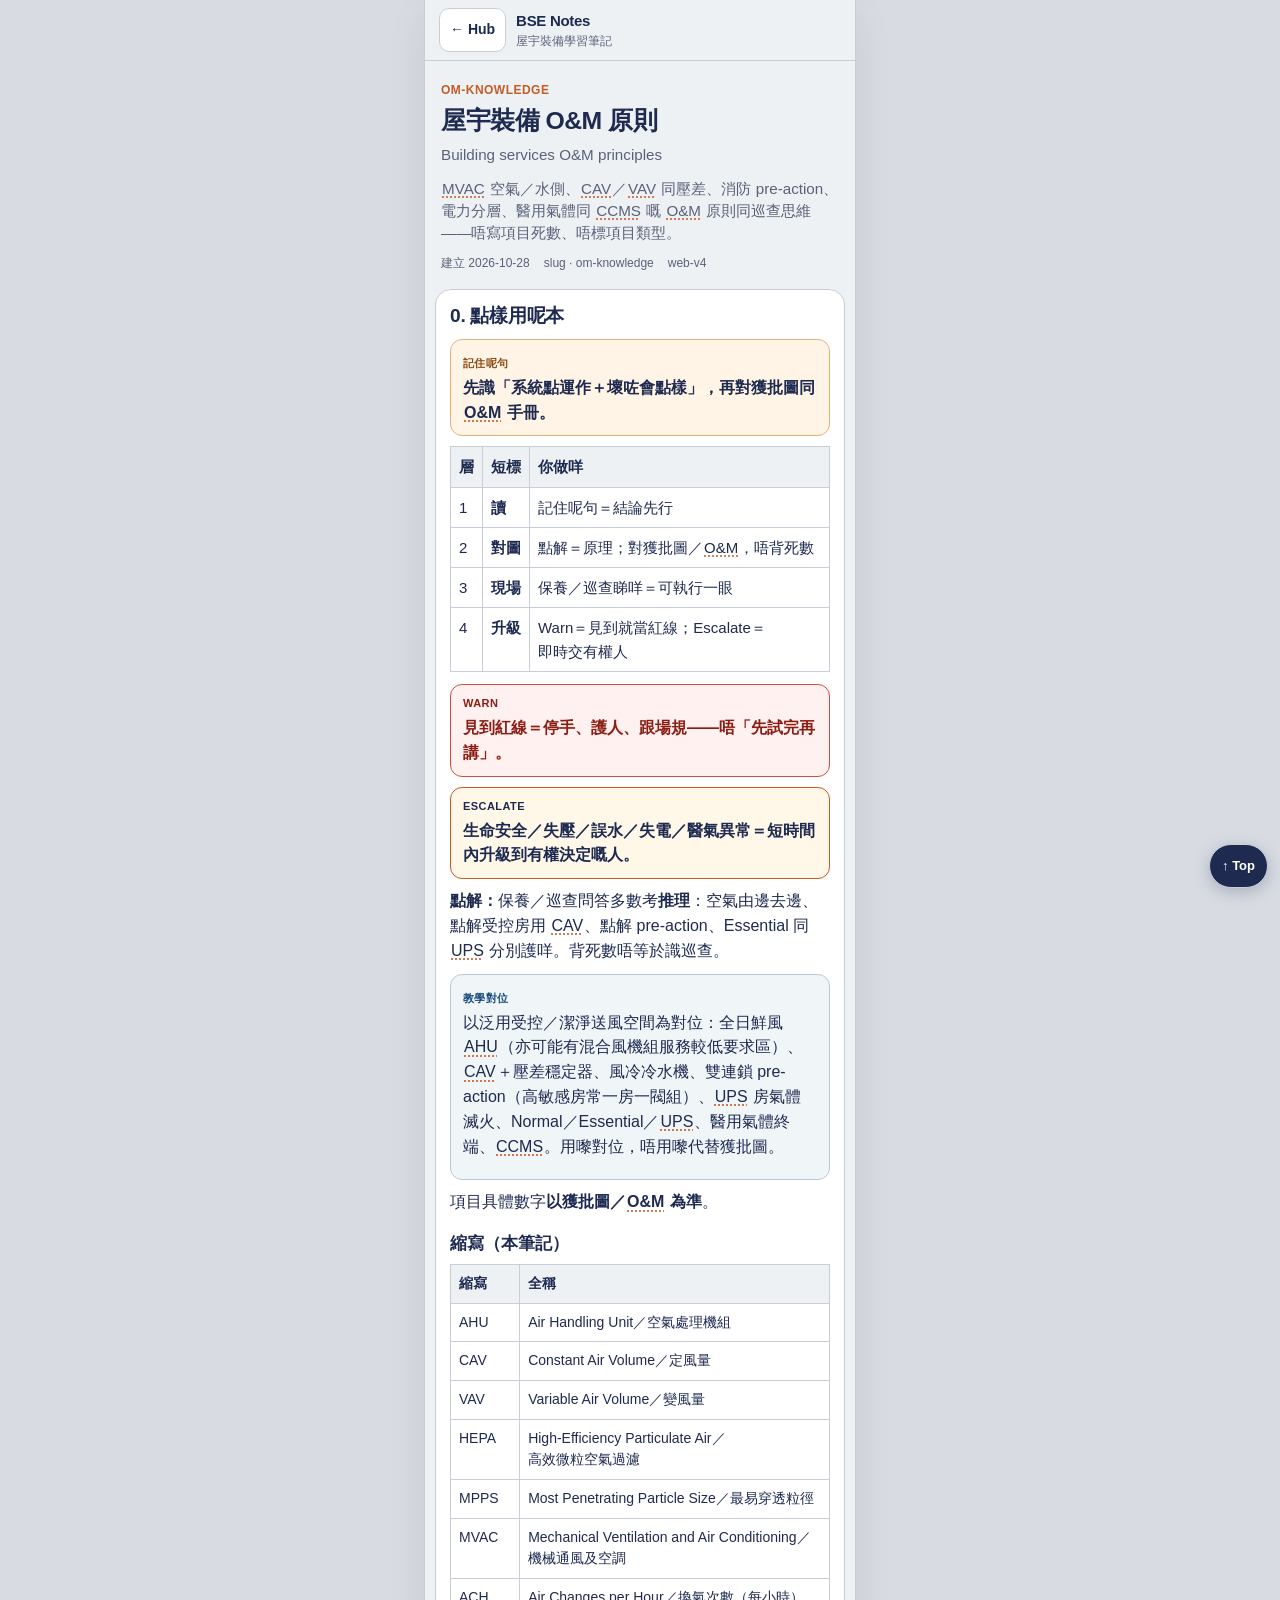
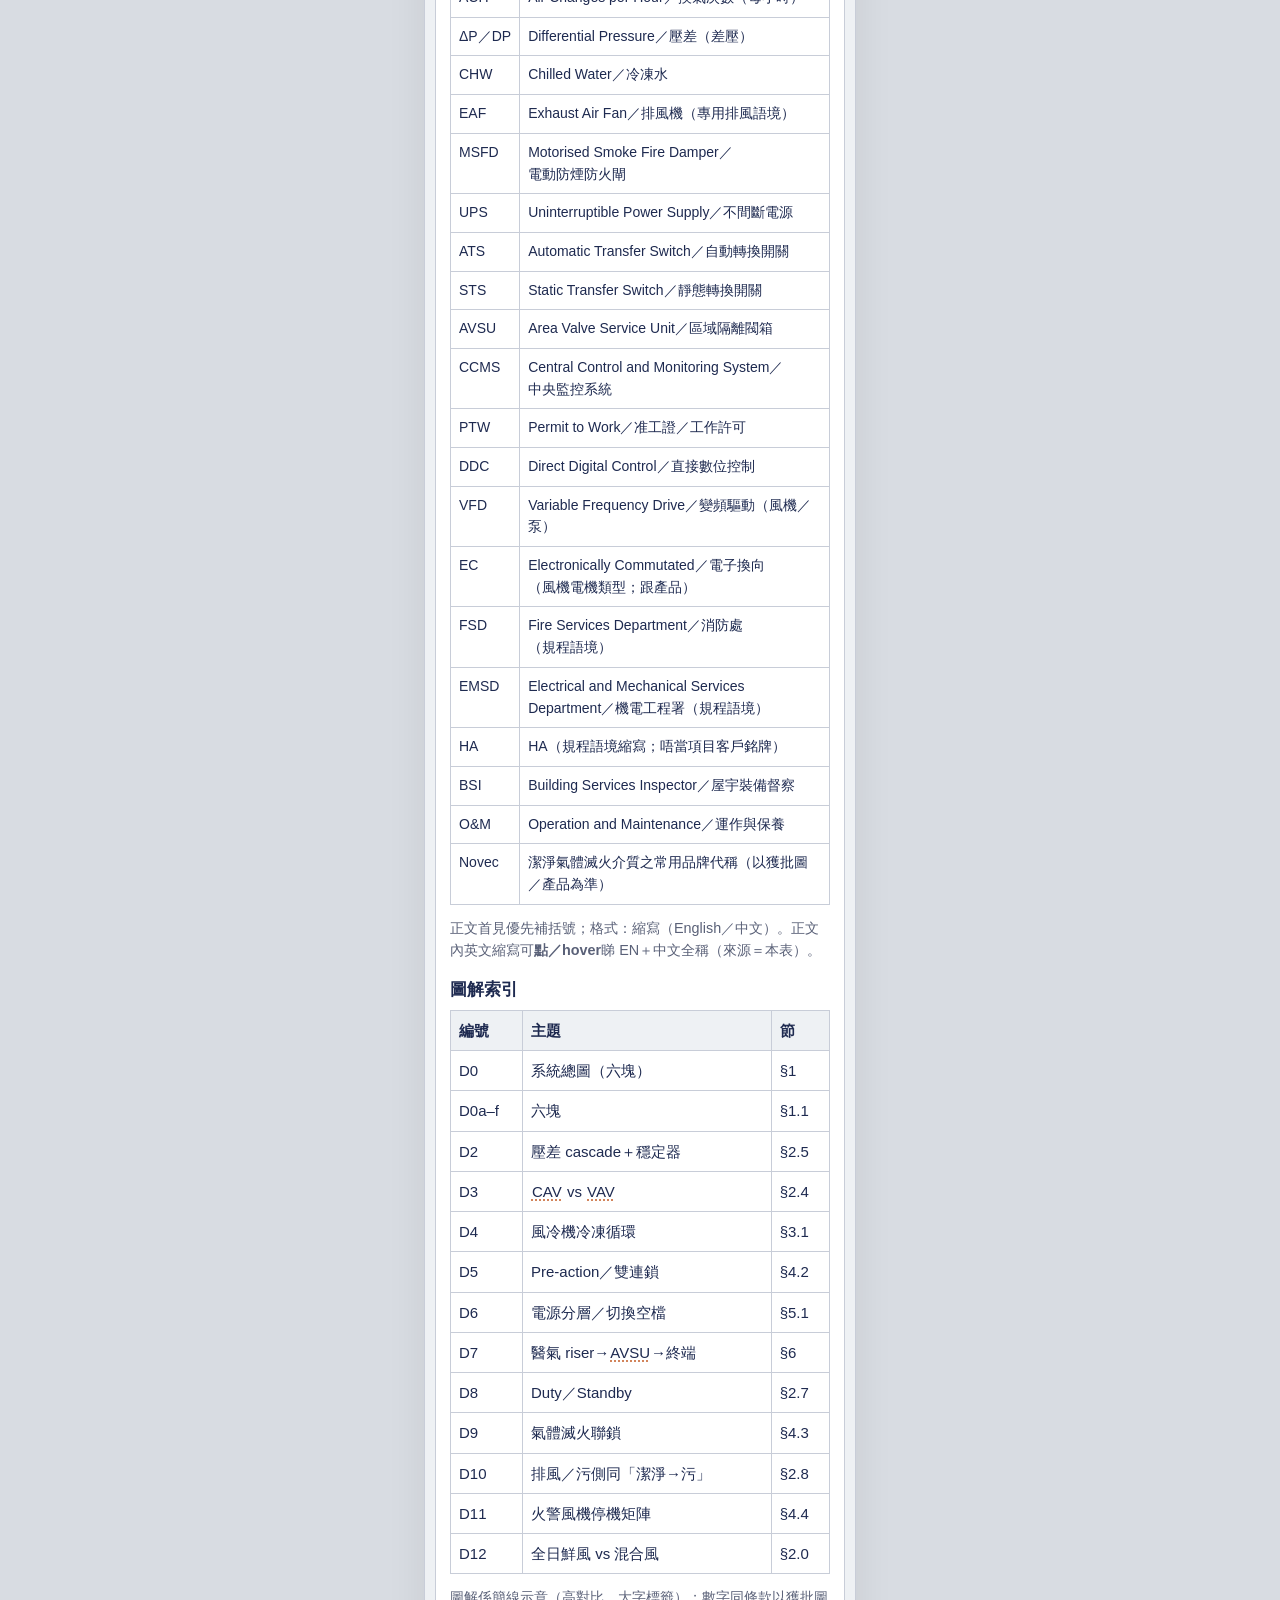
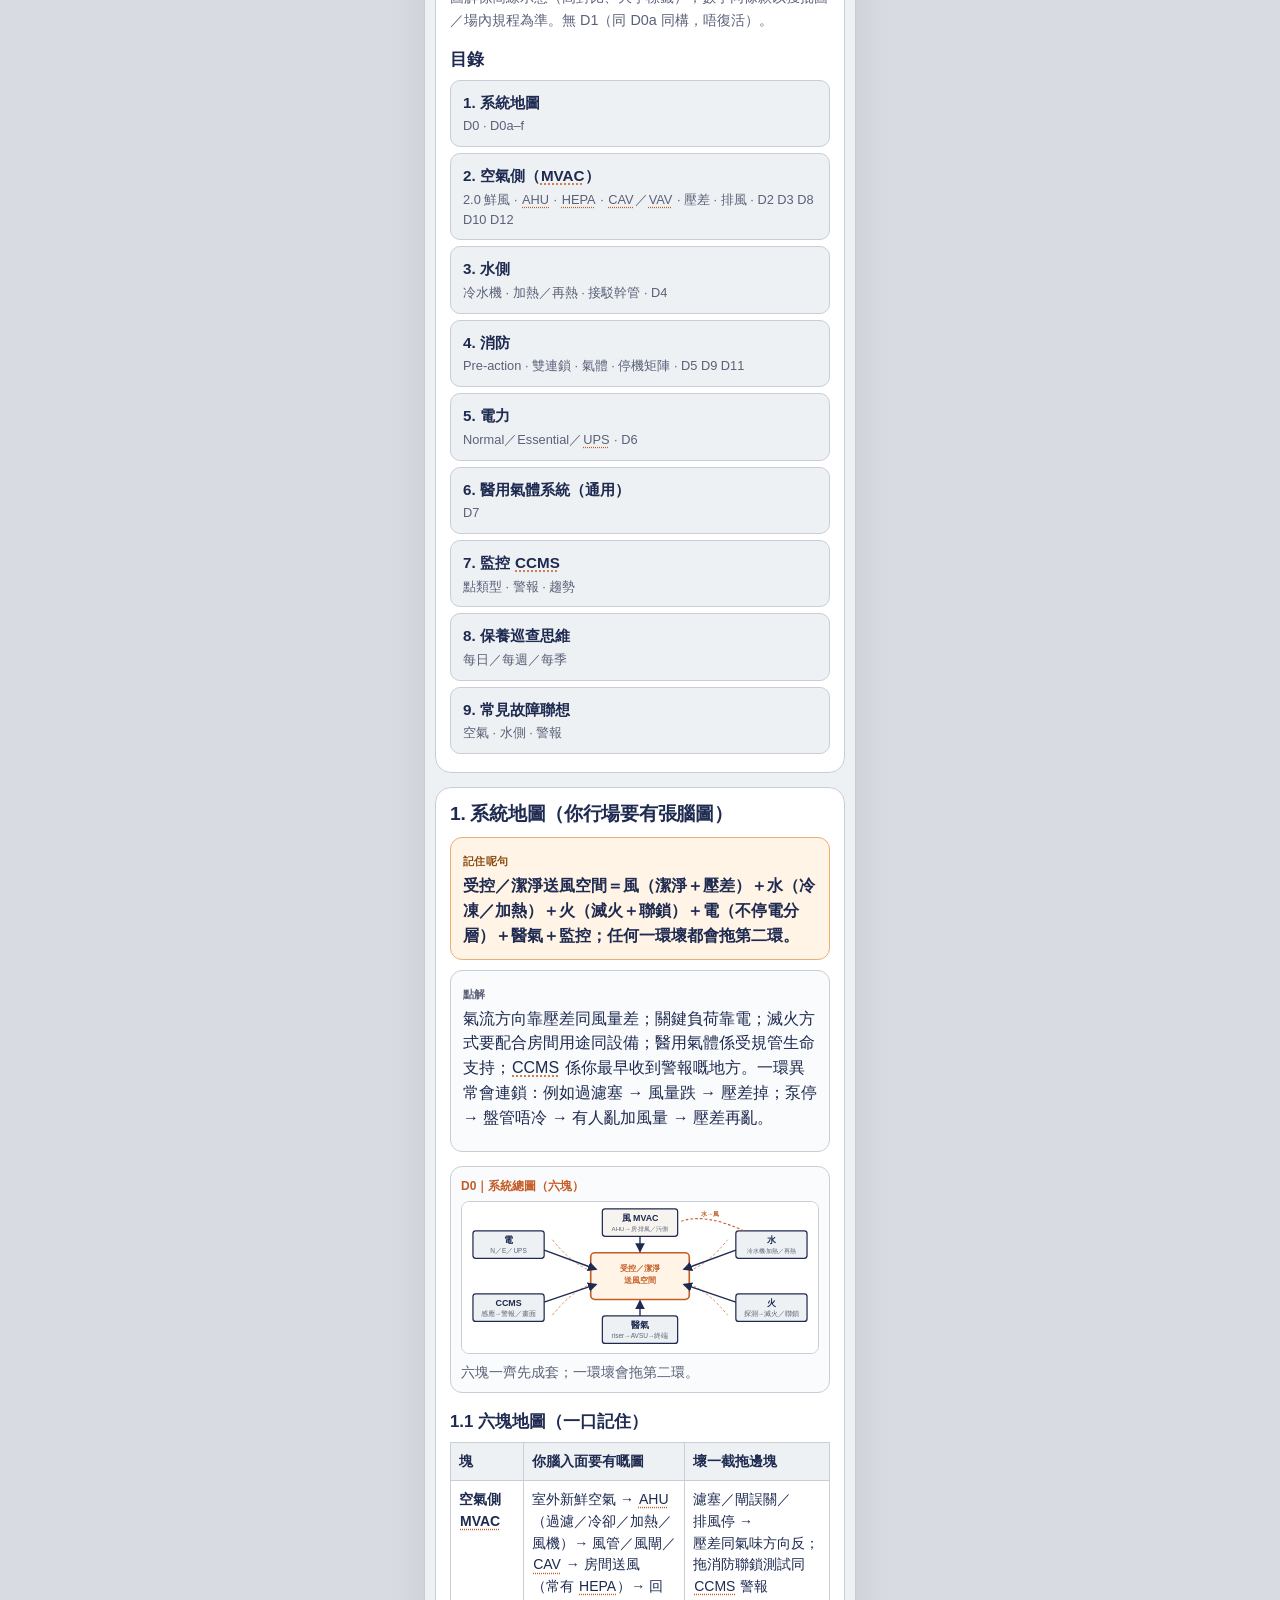
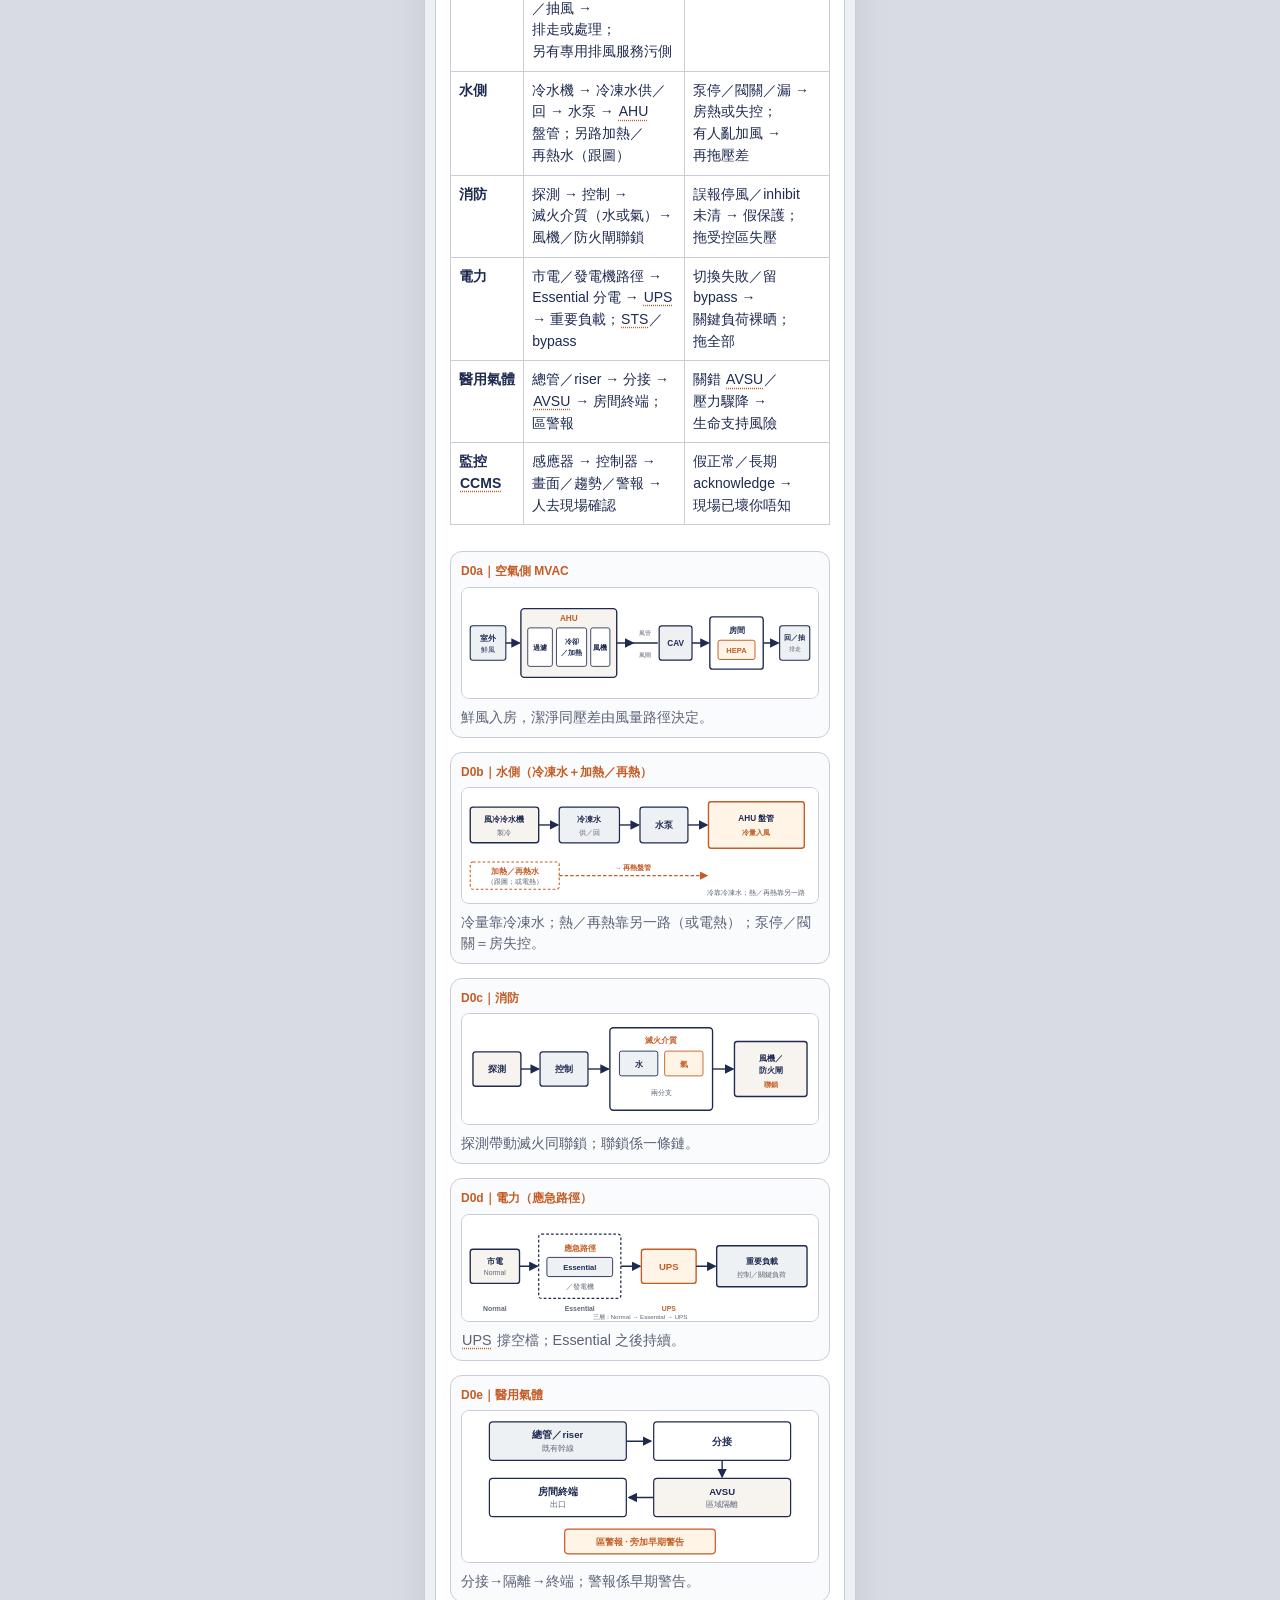
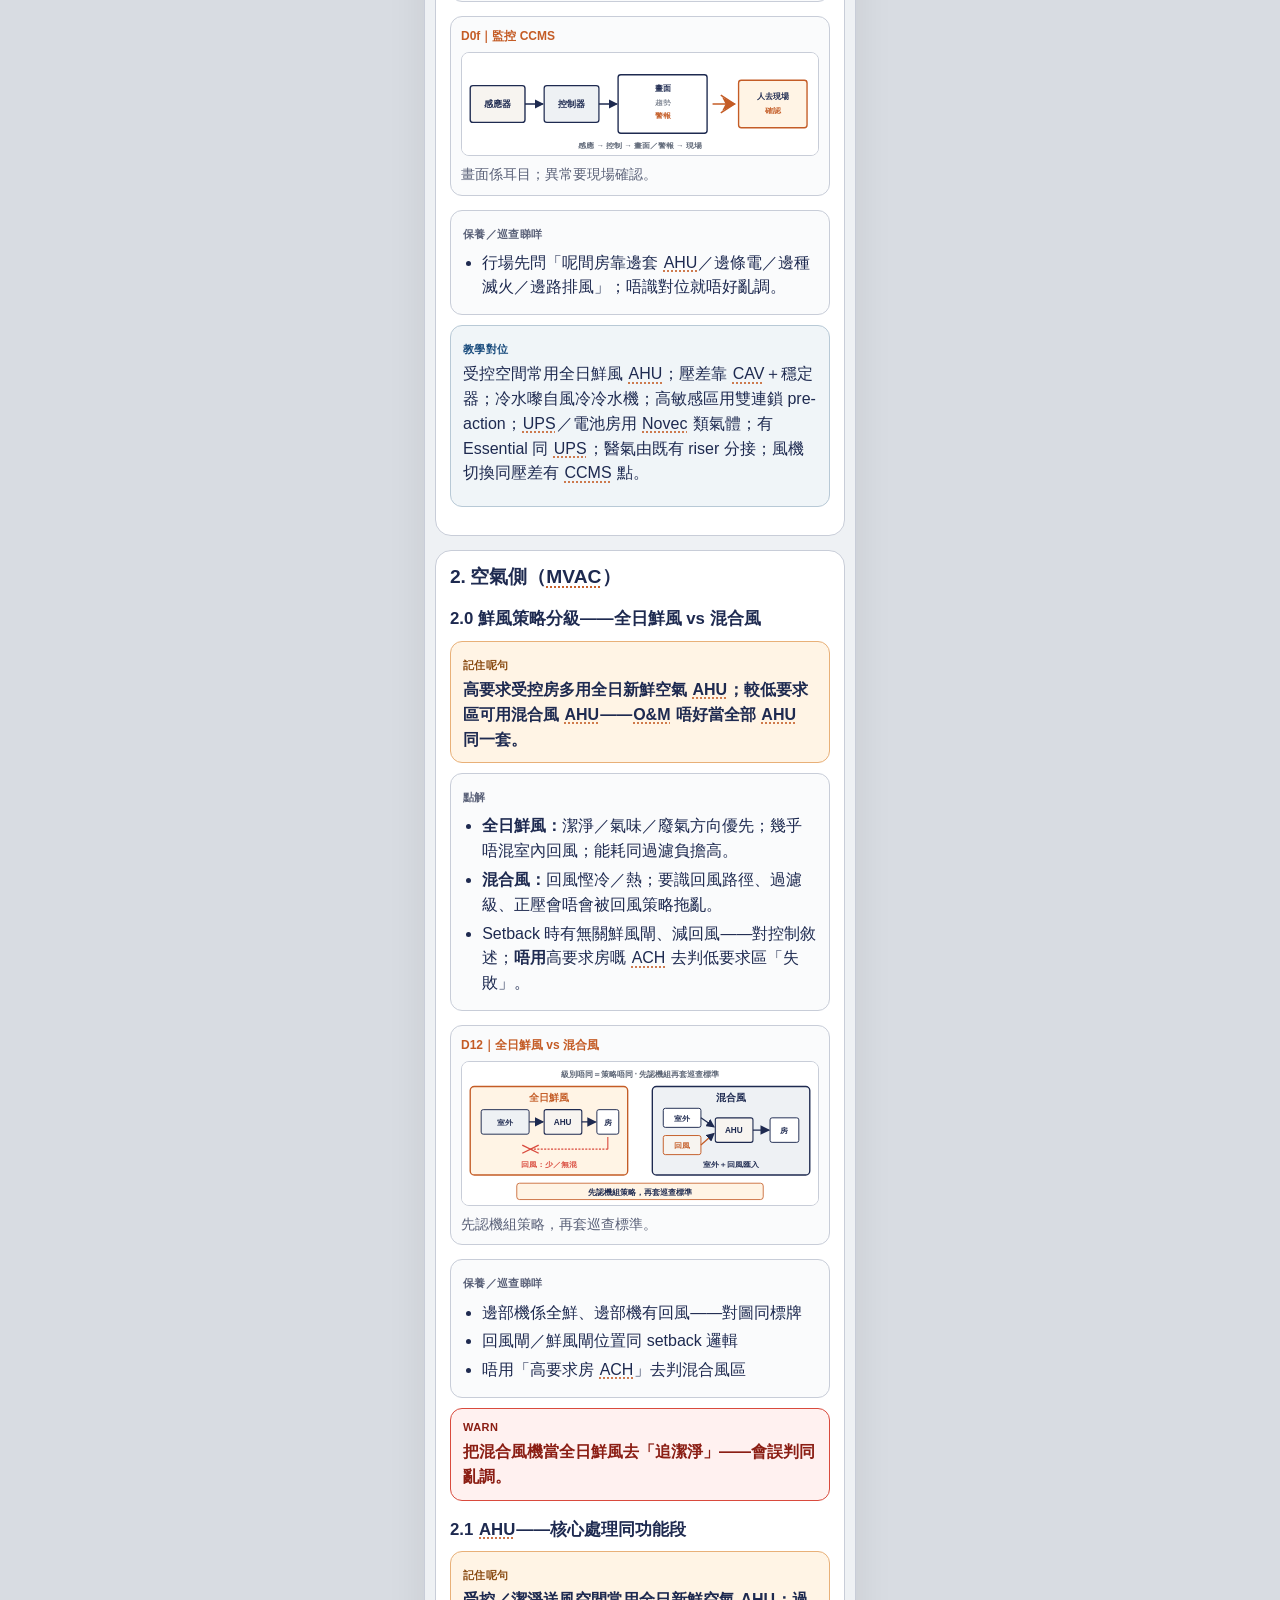
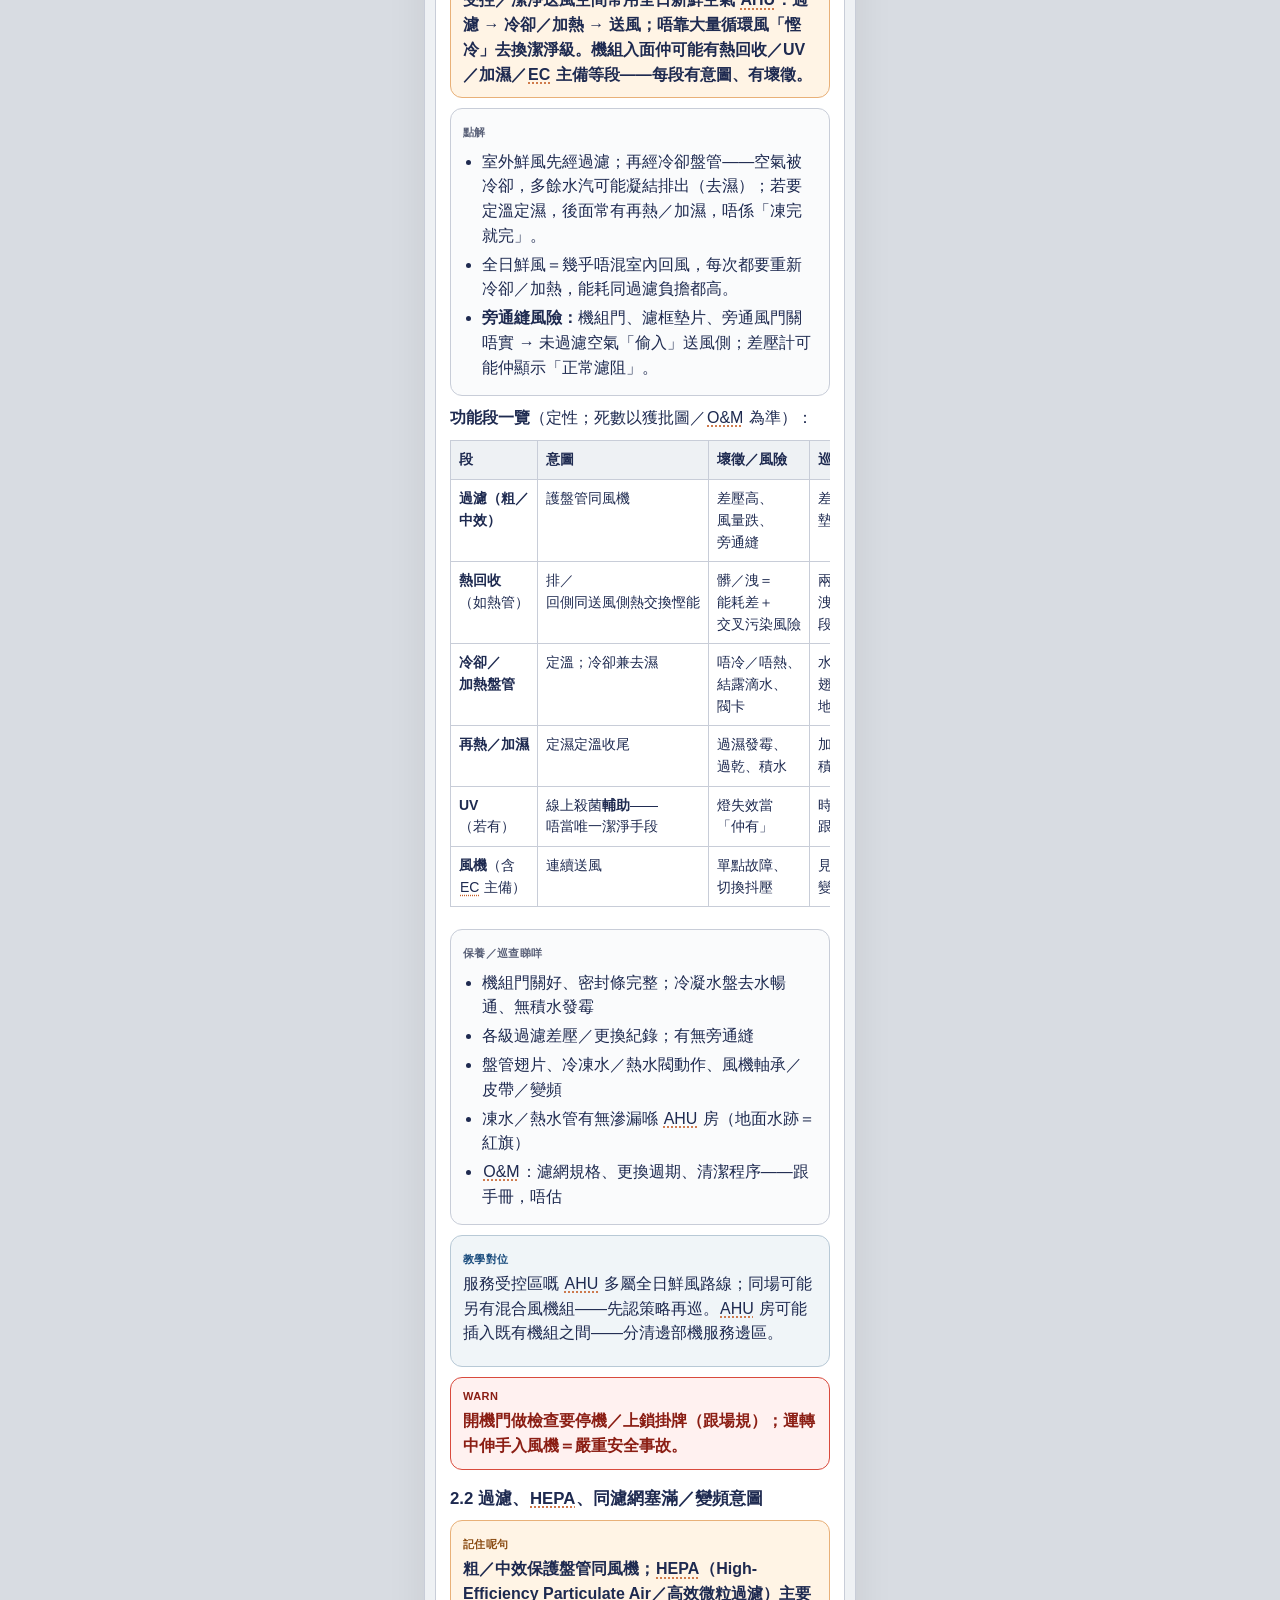
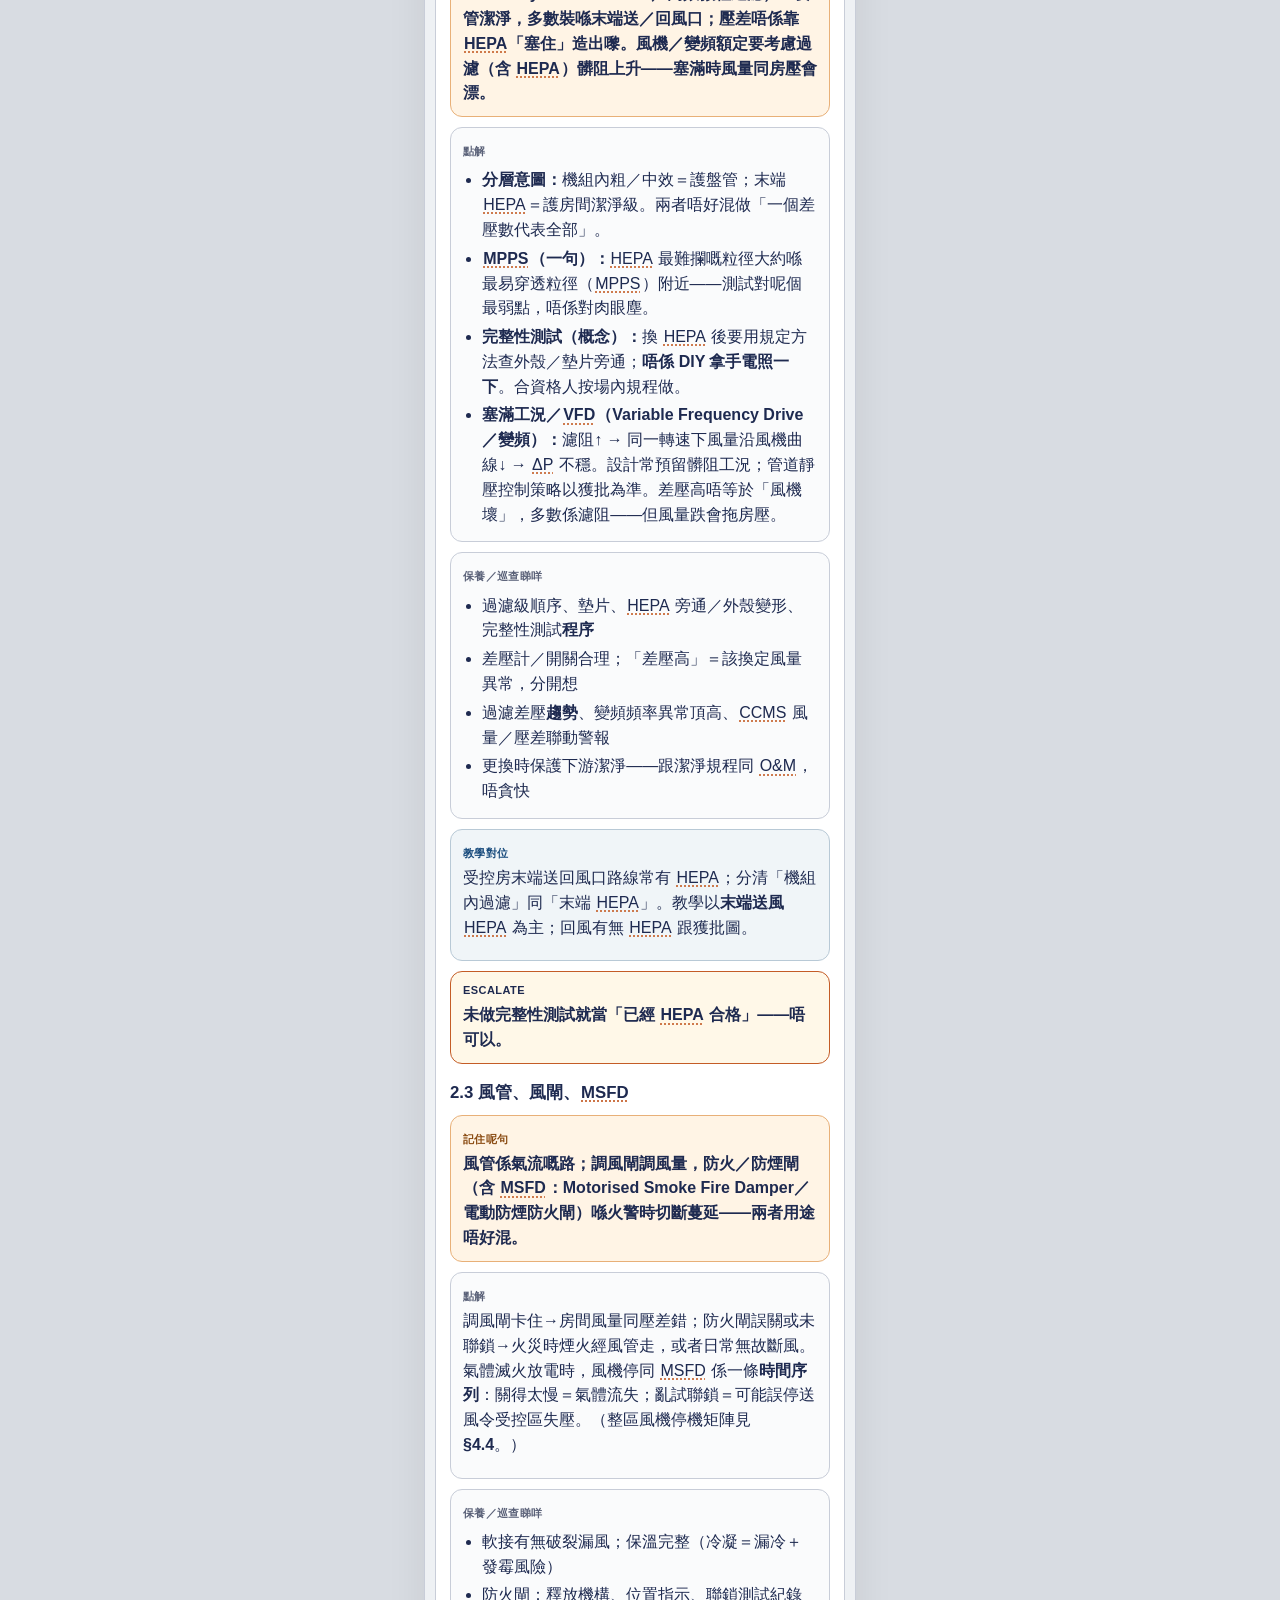
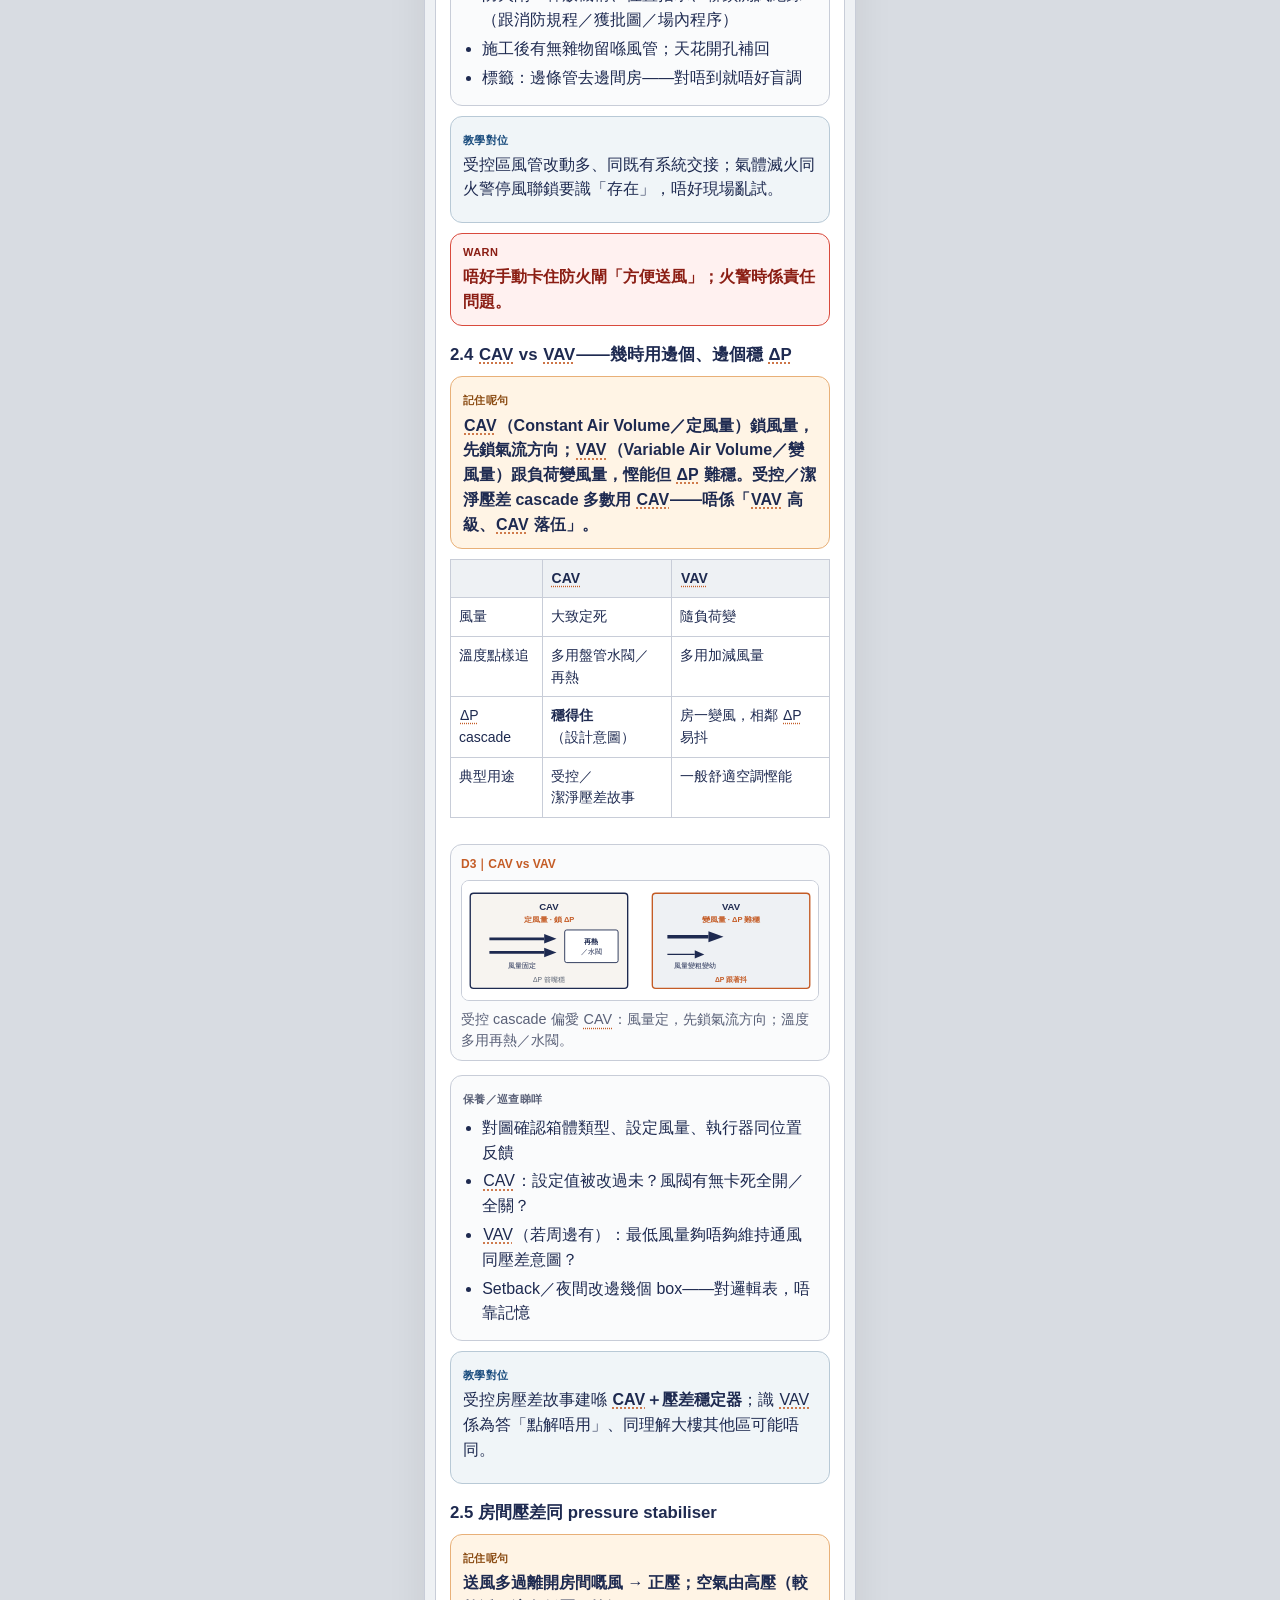
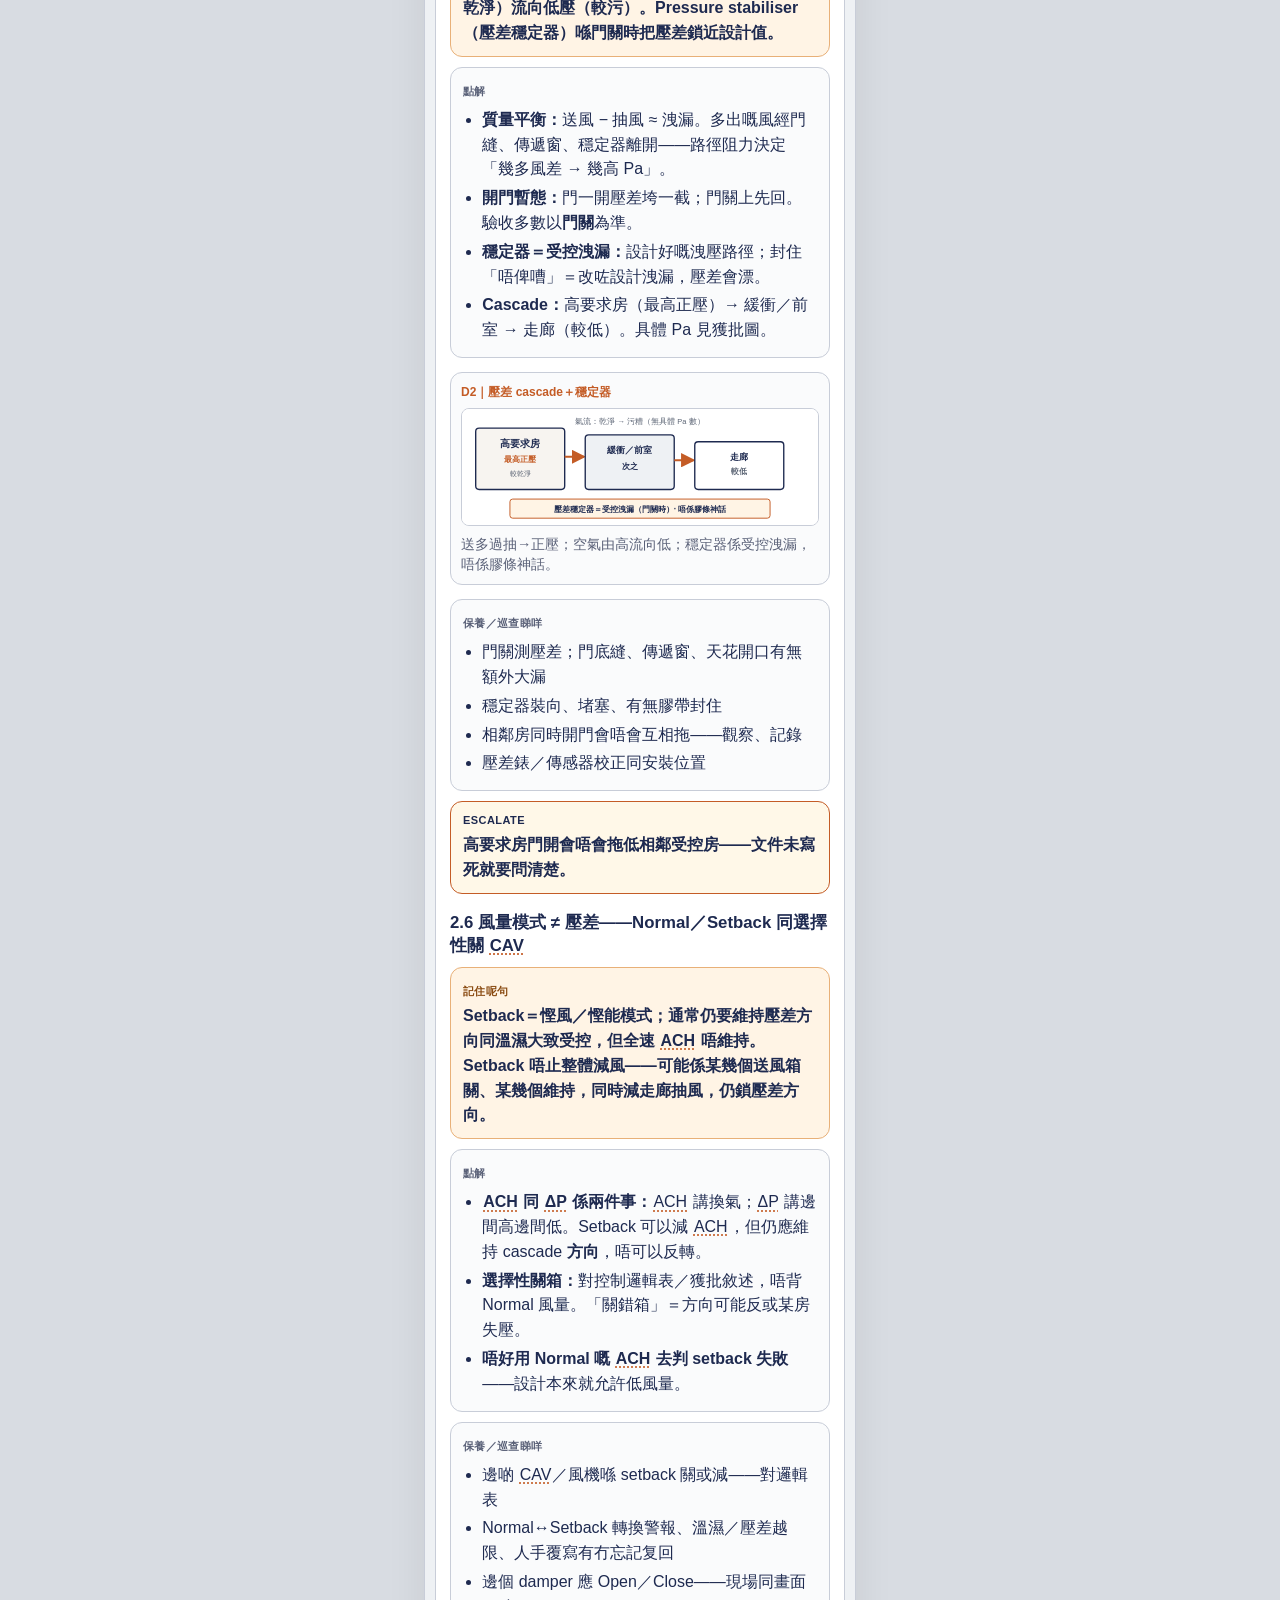
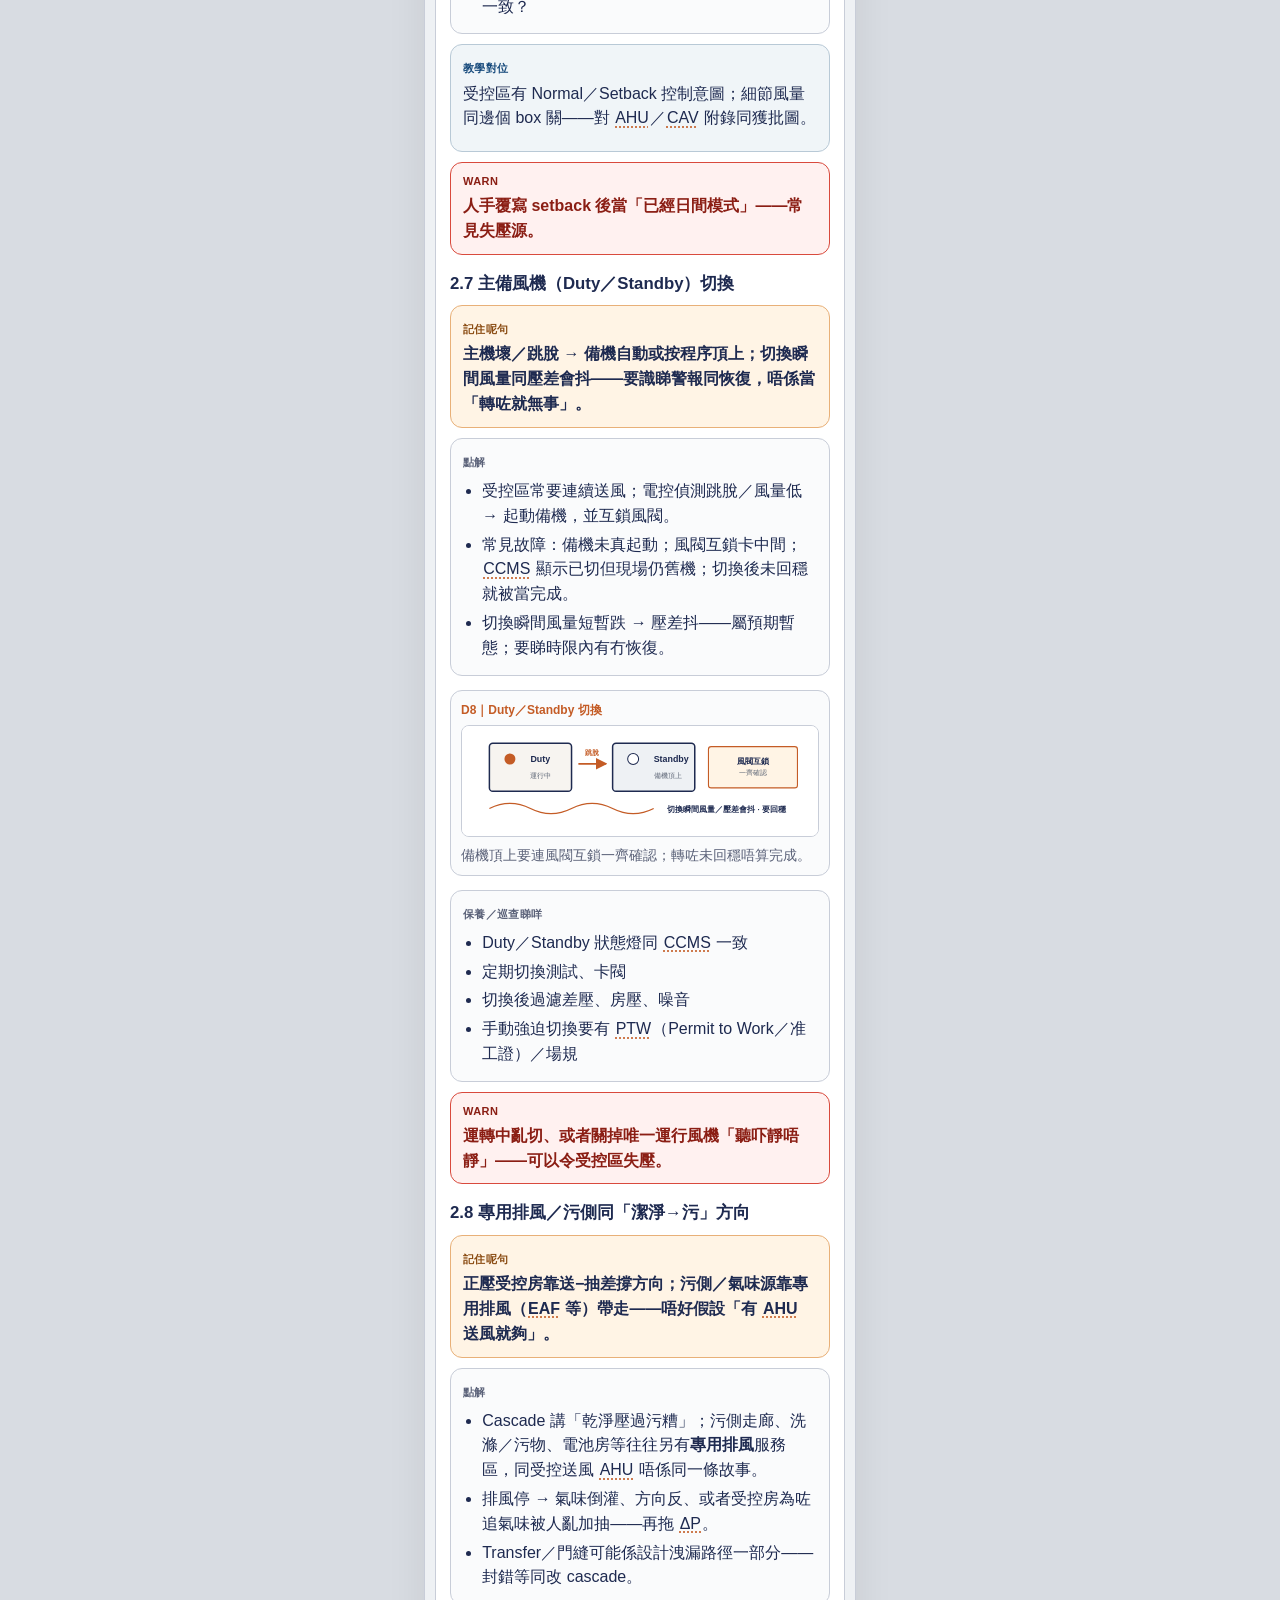
==== commit f389d2c8: "chore(live): publish OM-Knowledge web v4 — remove PREVIEW chrome - Hub and note: drop PREVIEW badge," ====
--- a/notes/om-knowledge/index.html
+++ b/notes/om-knowledge/index.html
@@ -3,8 +3,7 @@
 <head>
   <meta charset="utf-8" />
   <meta name="viewport" content="width=device-width, initial-scale=1, viewport-fit=cover" />
-  <title>OM-Knowledge｜屋宇裝備 O&amp;M 原則 (PREVIEW)</title>
-  <meta name="robots" content="noindex,nofollow" />
+  <title>OM-Knowledge｜屋宇裝備 O&amp;M 原則</title>
   <meta name="description" content="MVAC 空氣／水側、CAV／VAV 同壓差、消防 pre-action、電力分層、醫用氣體同 CCMS 嘅 O&amp;M 原則同巡查思維——唔寫項目死數、唔標項目類型。" />
   <meta name="theme-color" content="#EEF1F4" />
   <style>
@@ -303,7 +302,6 @@
       <div class="name">BSE Notes</div>
       <div class="sub">屋宇裝備學習筆記</div>
     </div>
-    <span class="badge">PREVIEW</span>
   </header>
 
   <header class="hero">
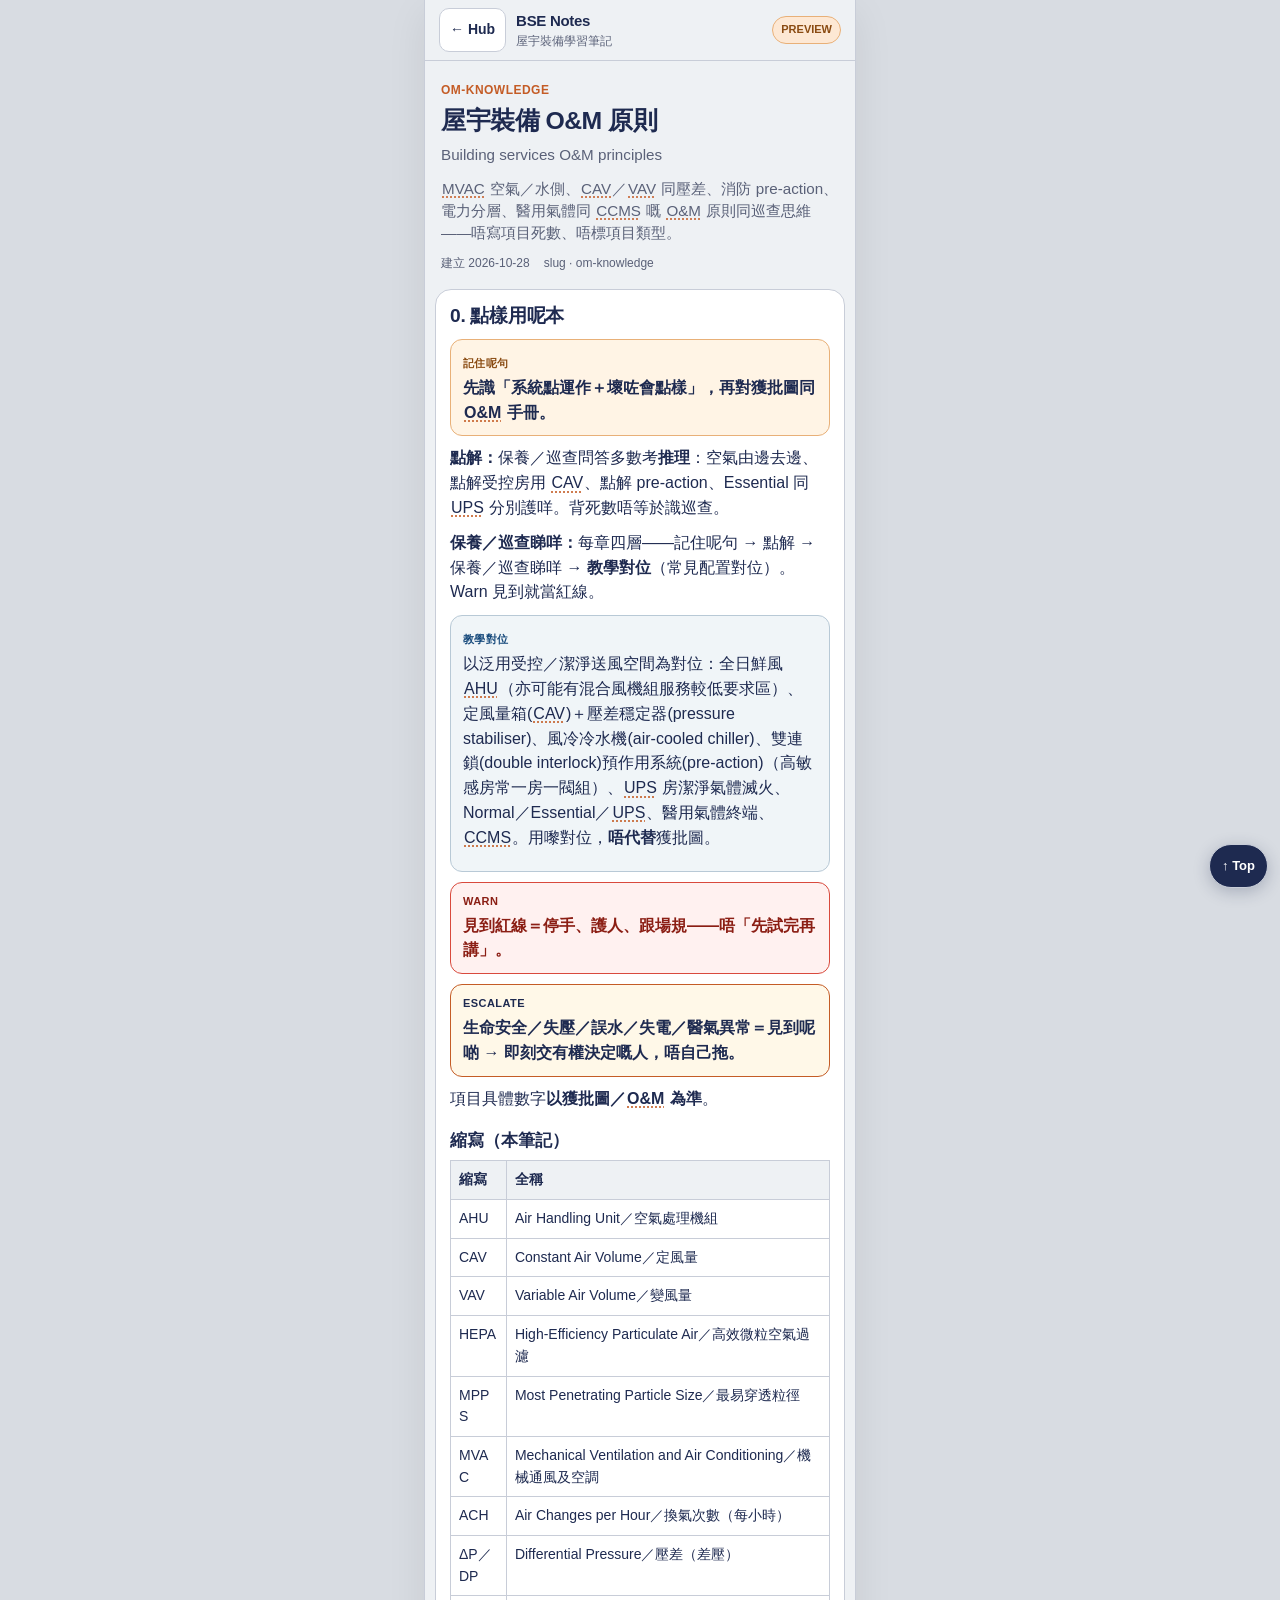
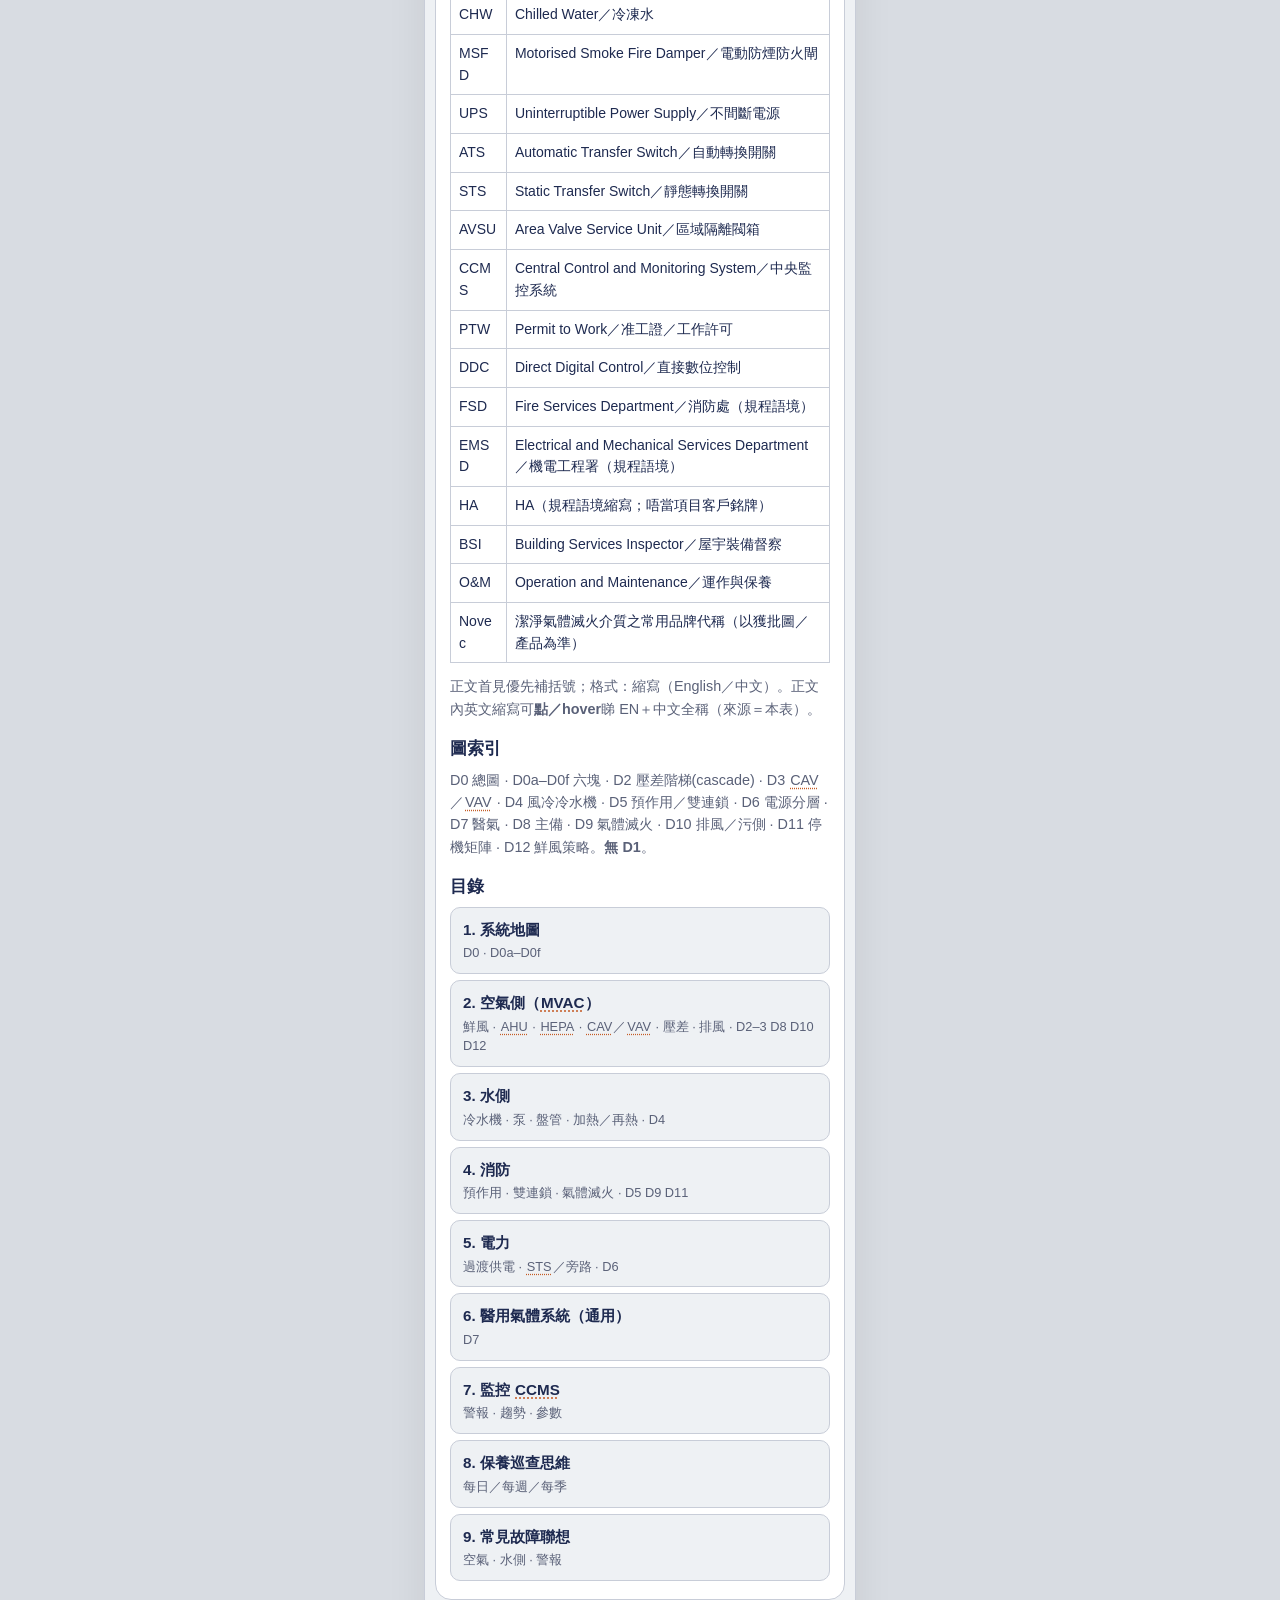
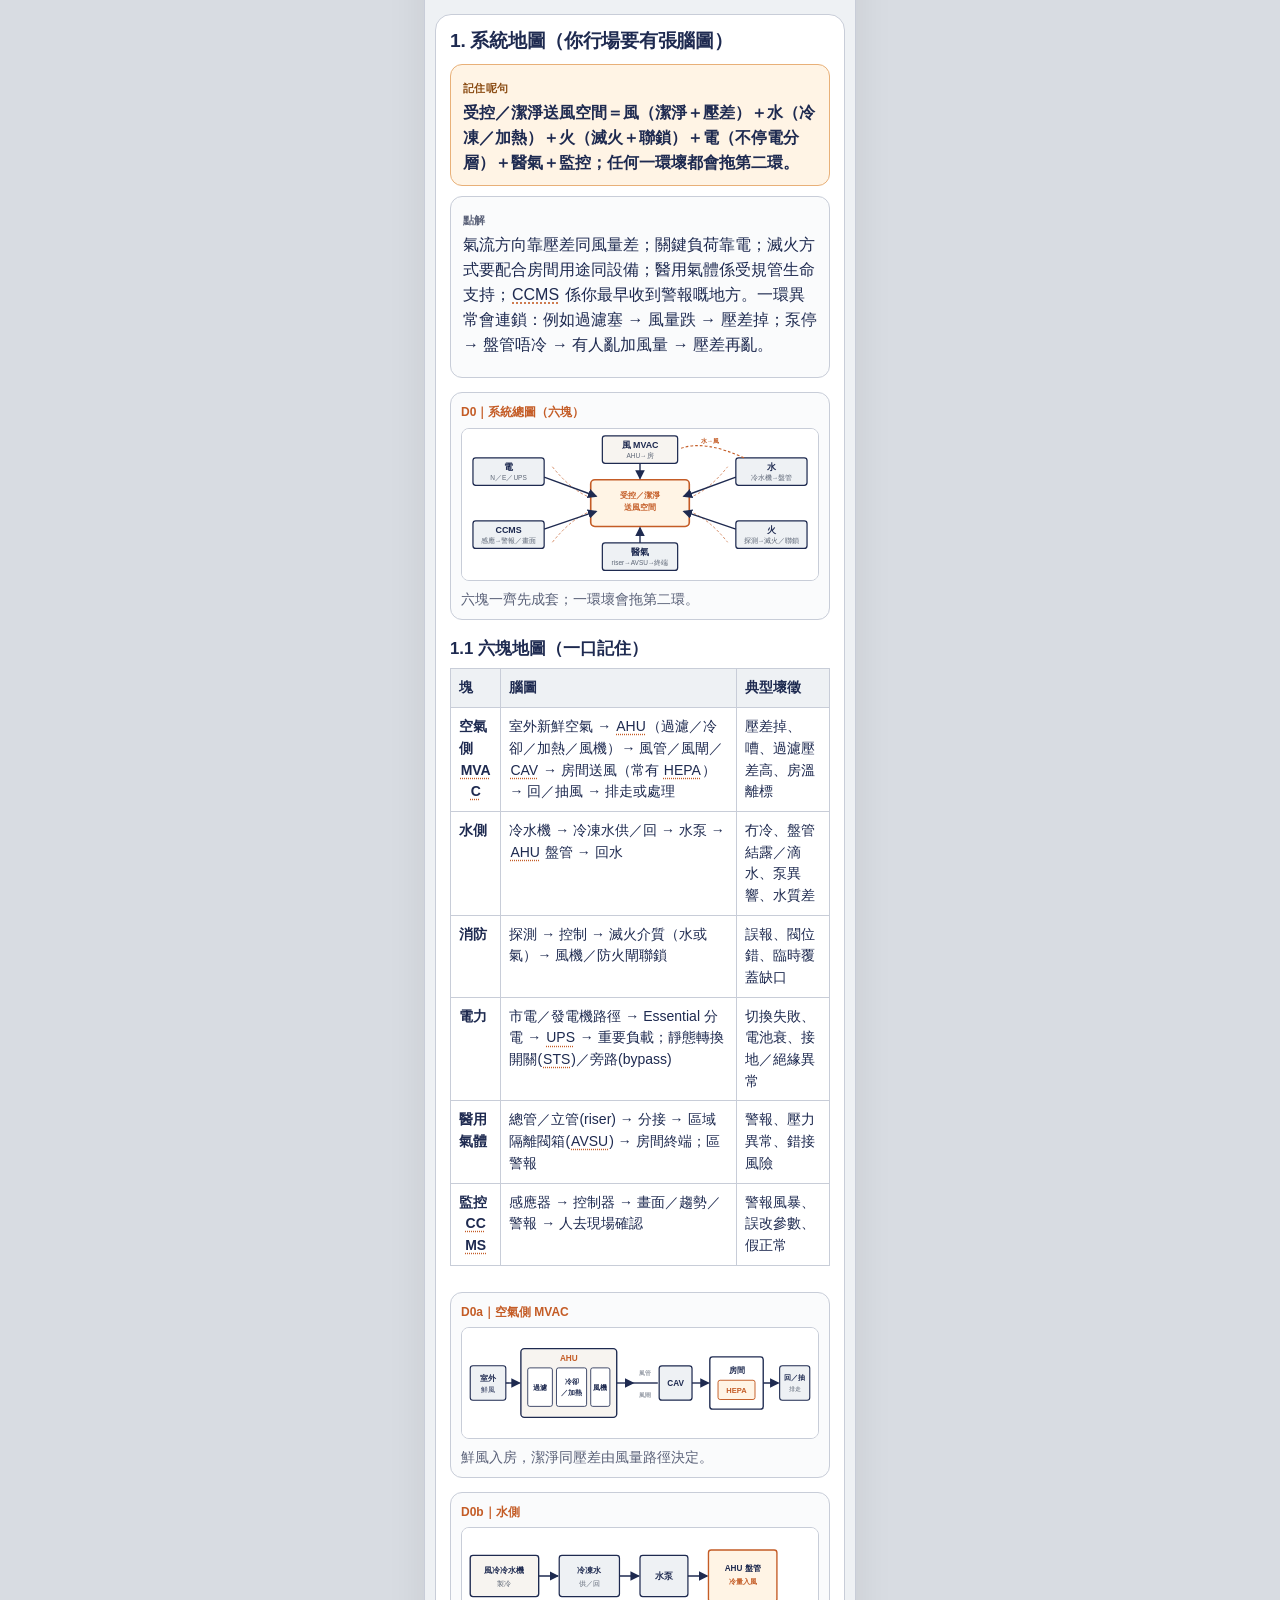
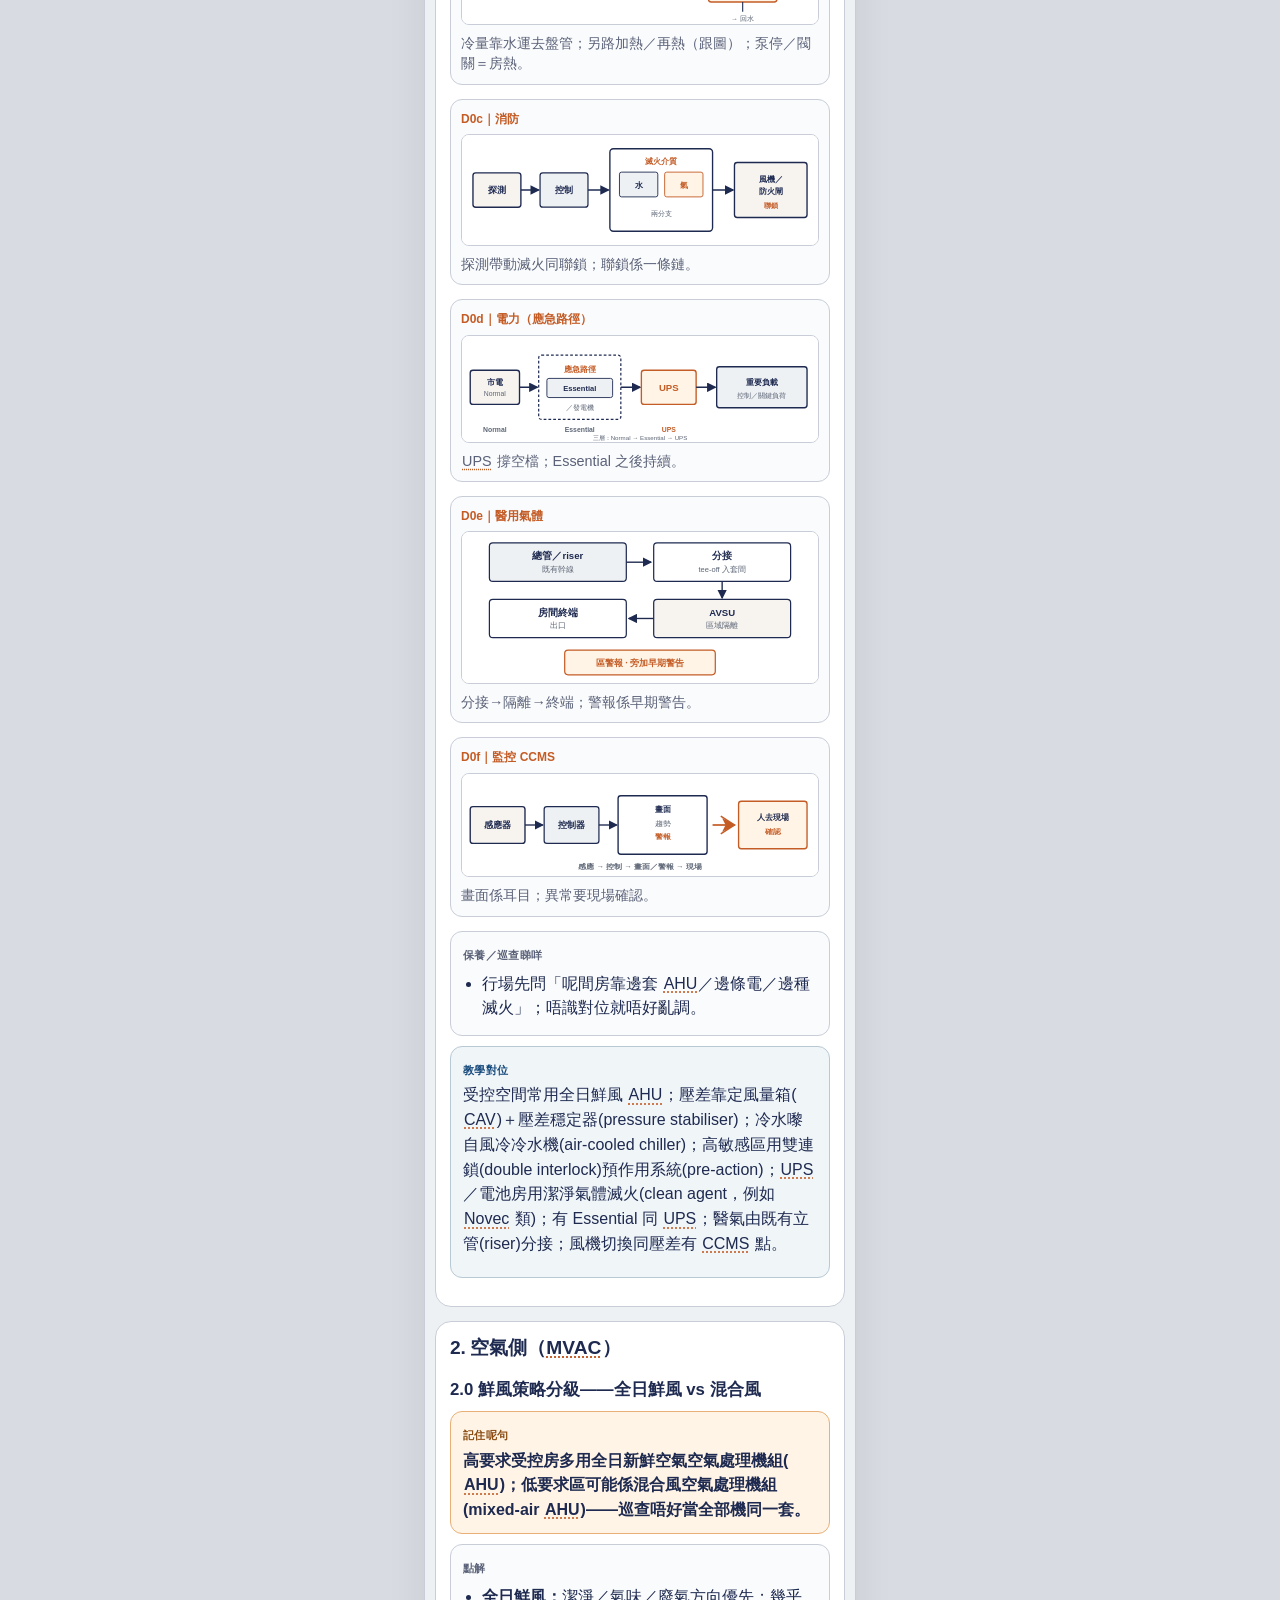
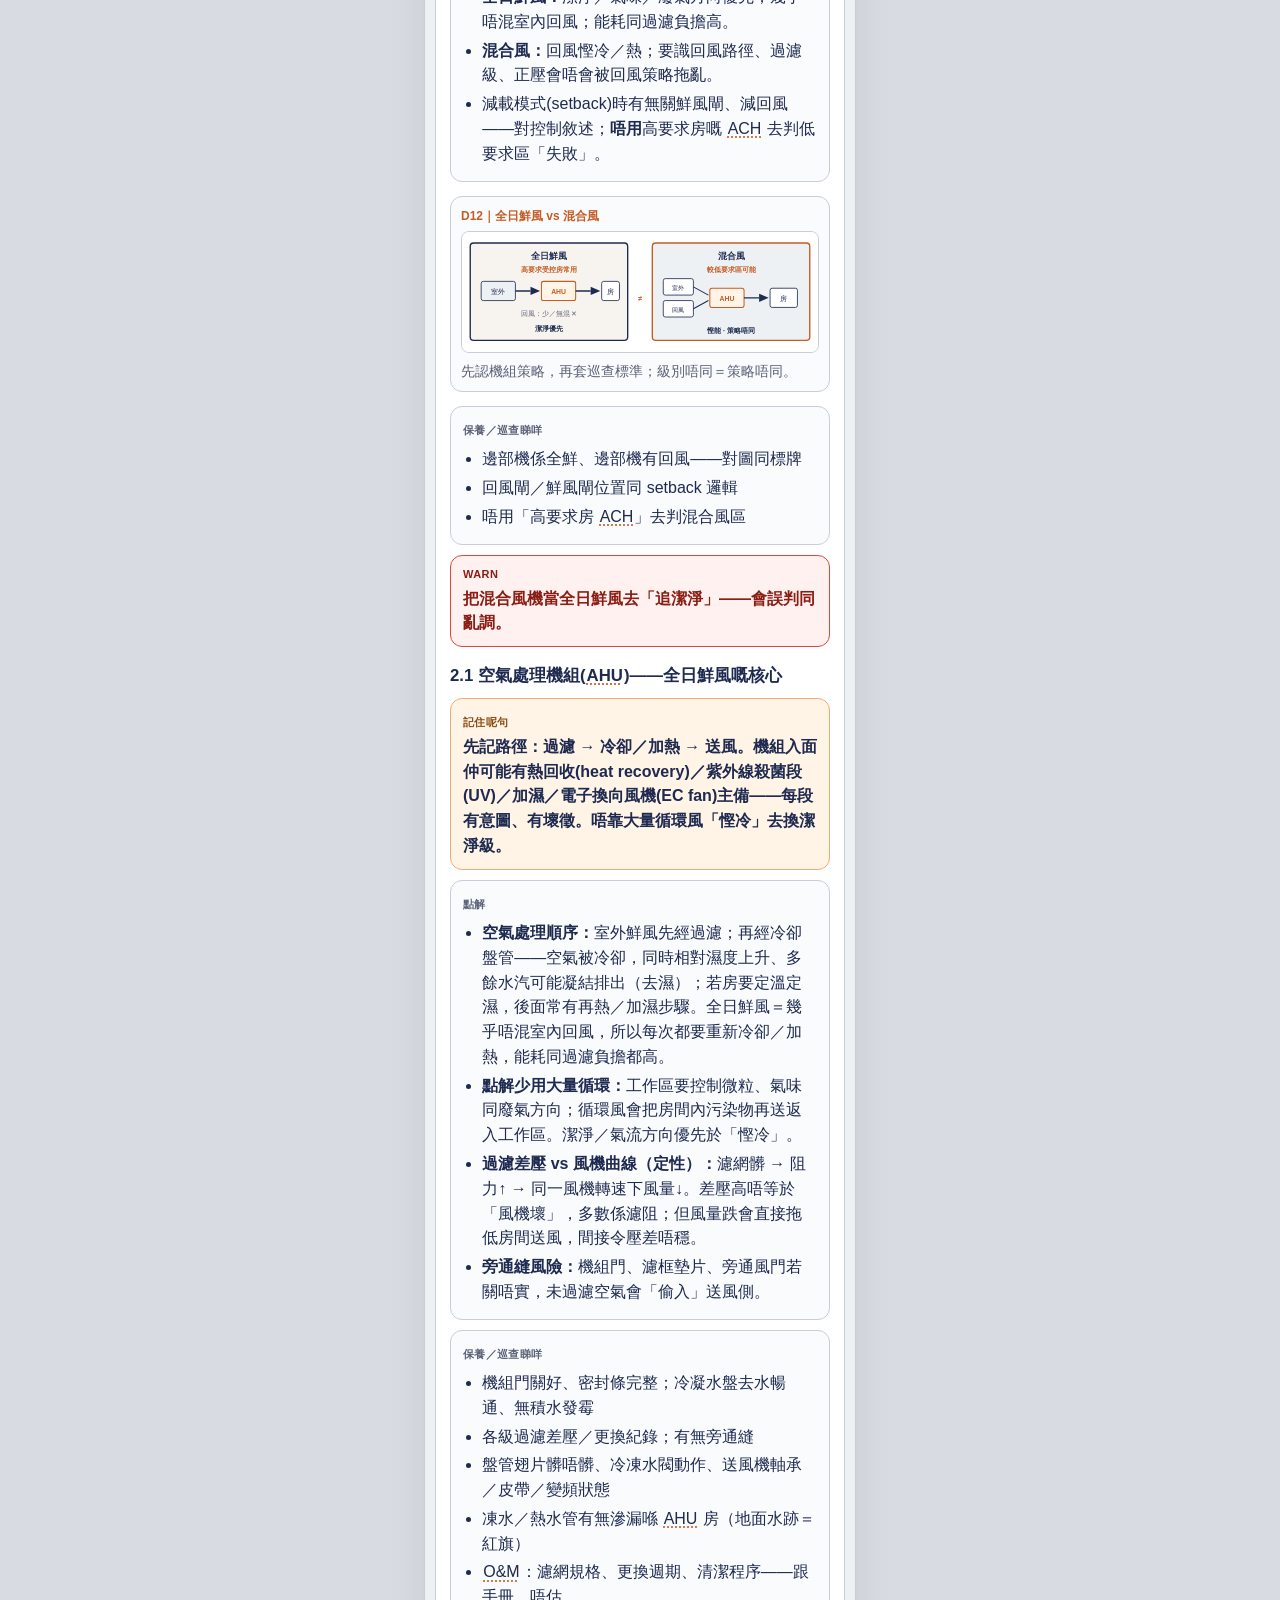
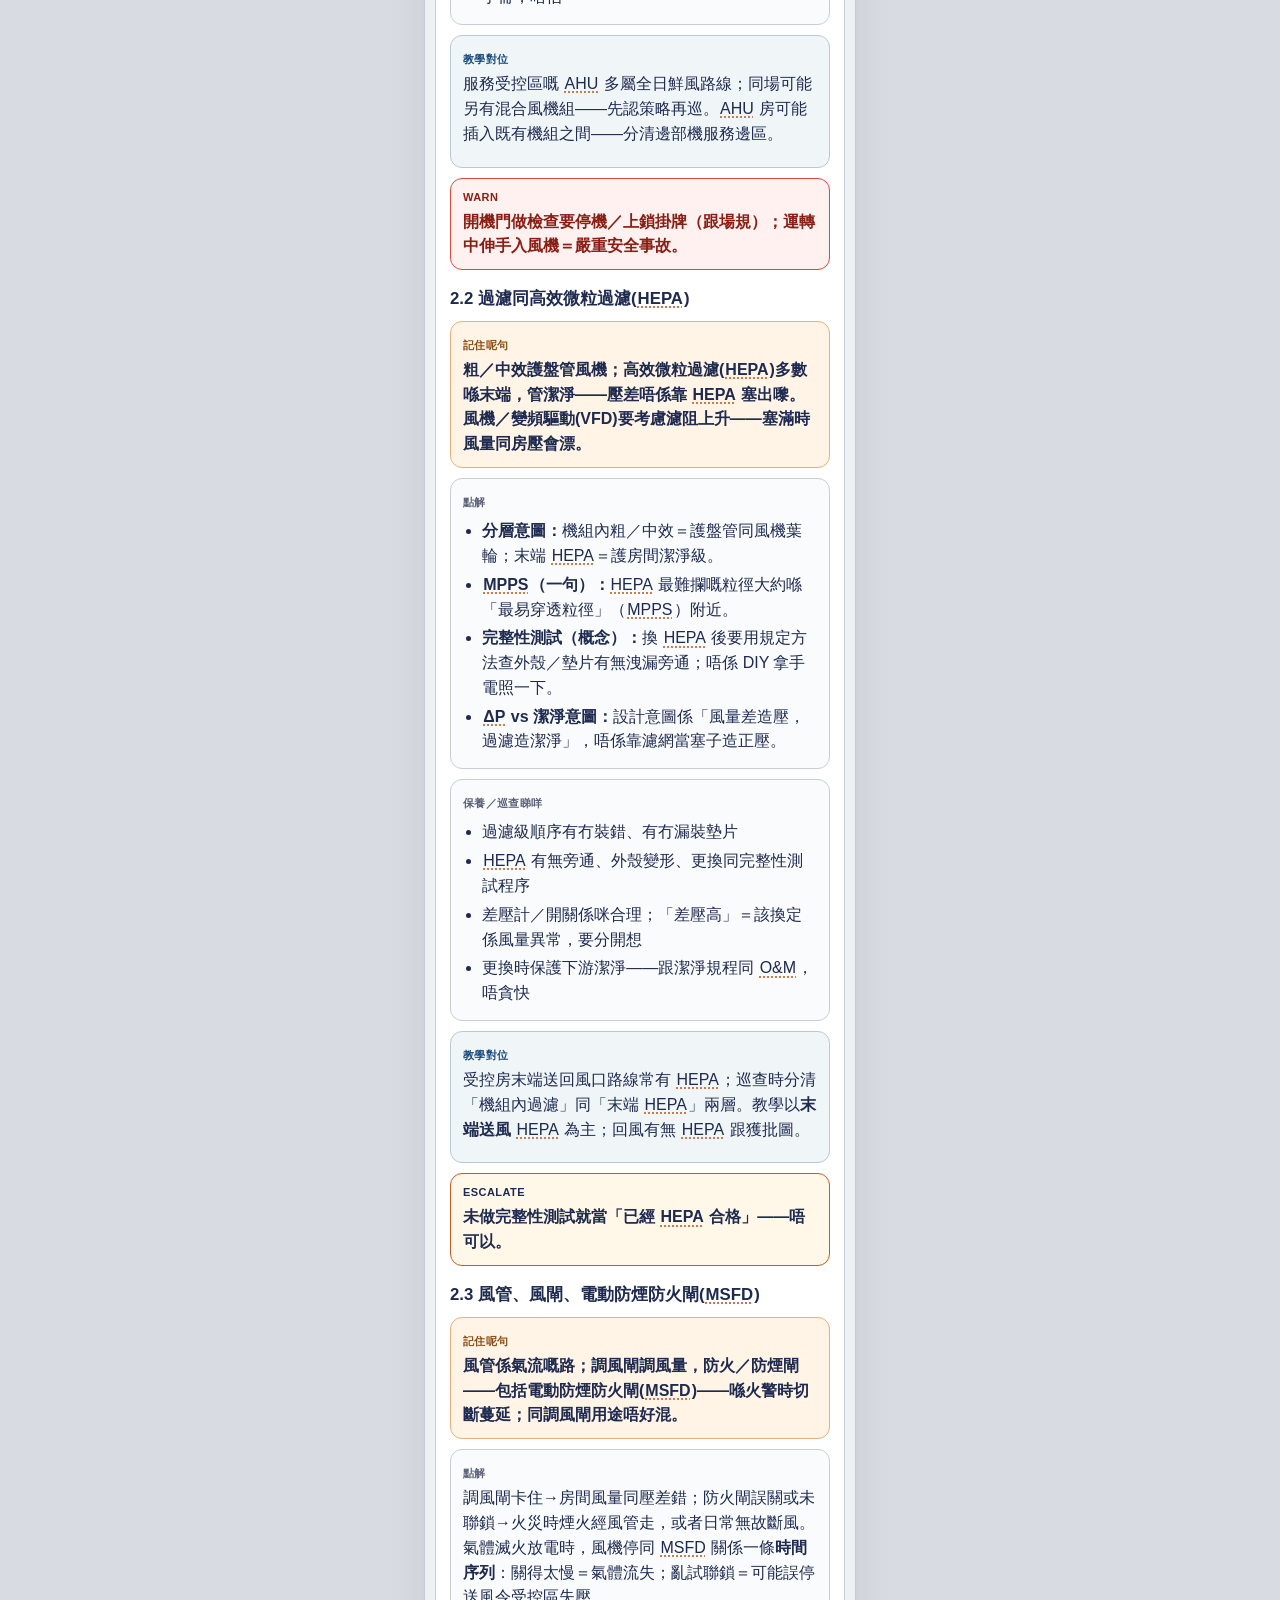
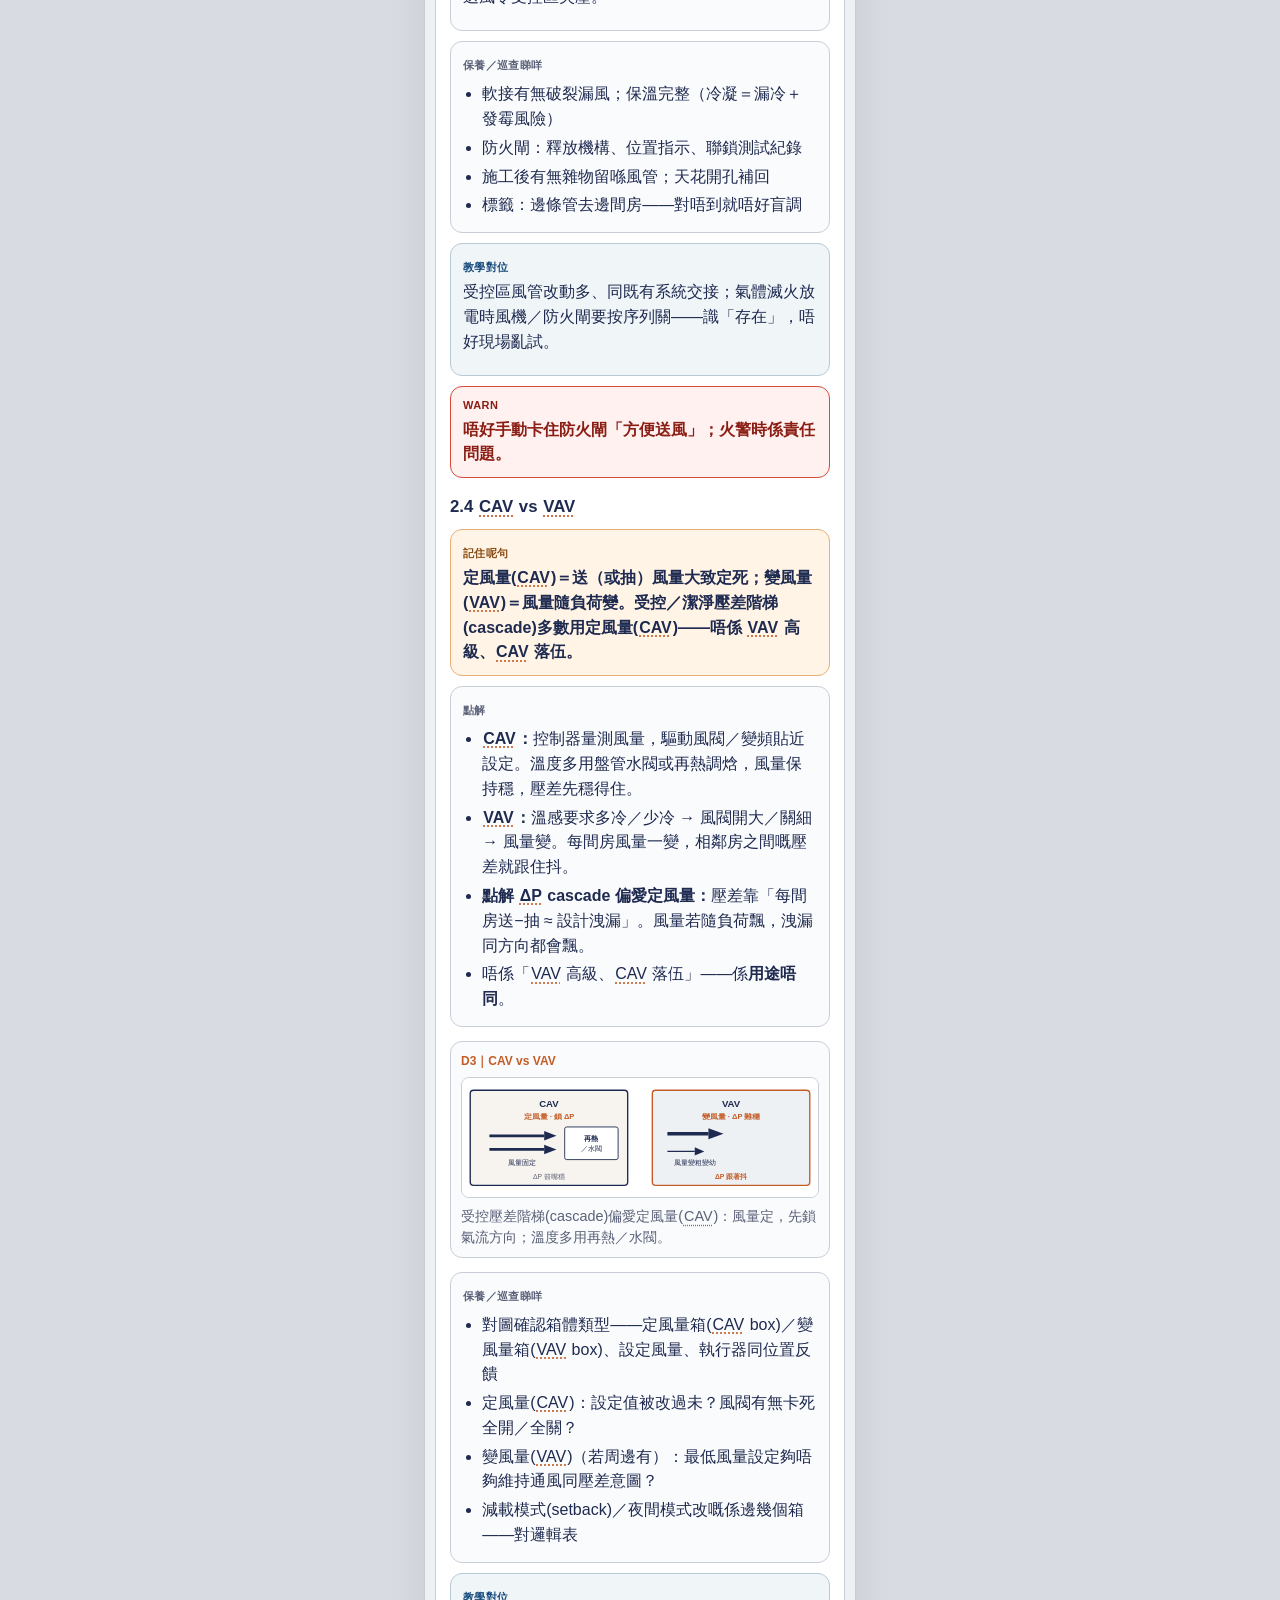
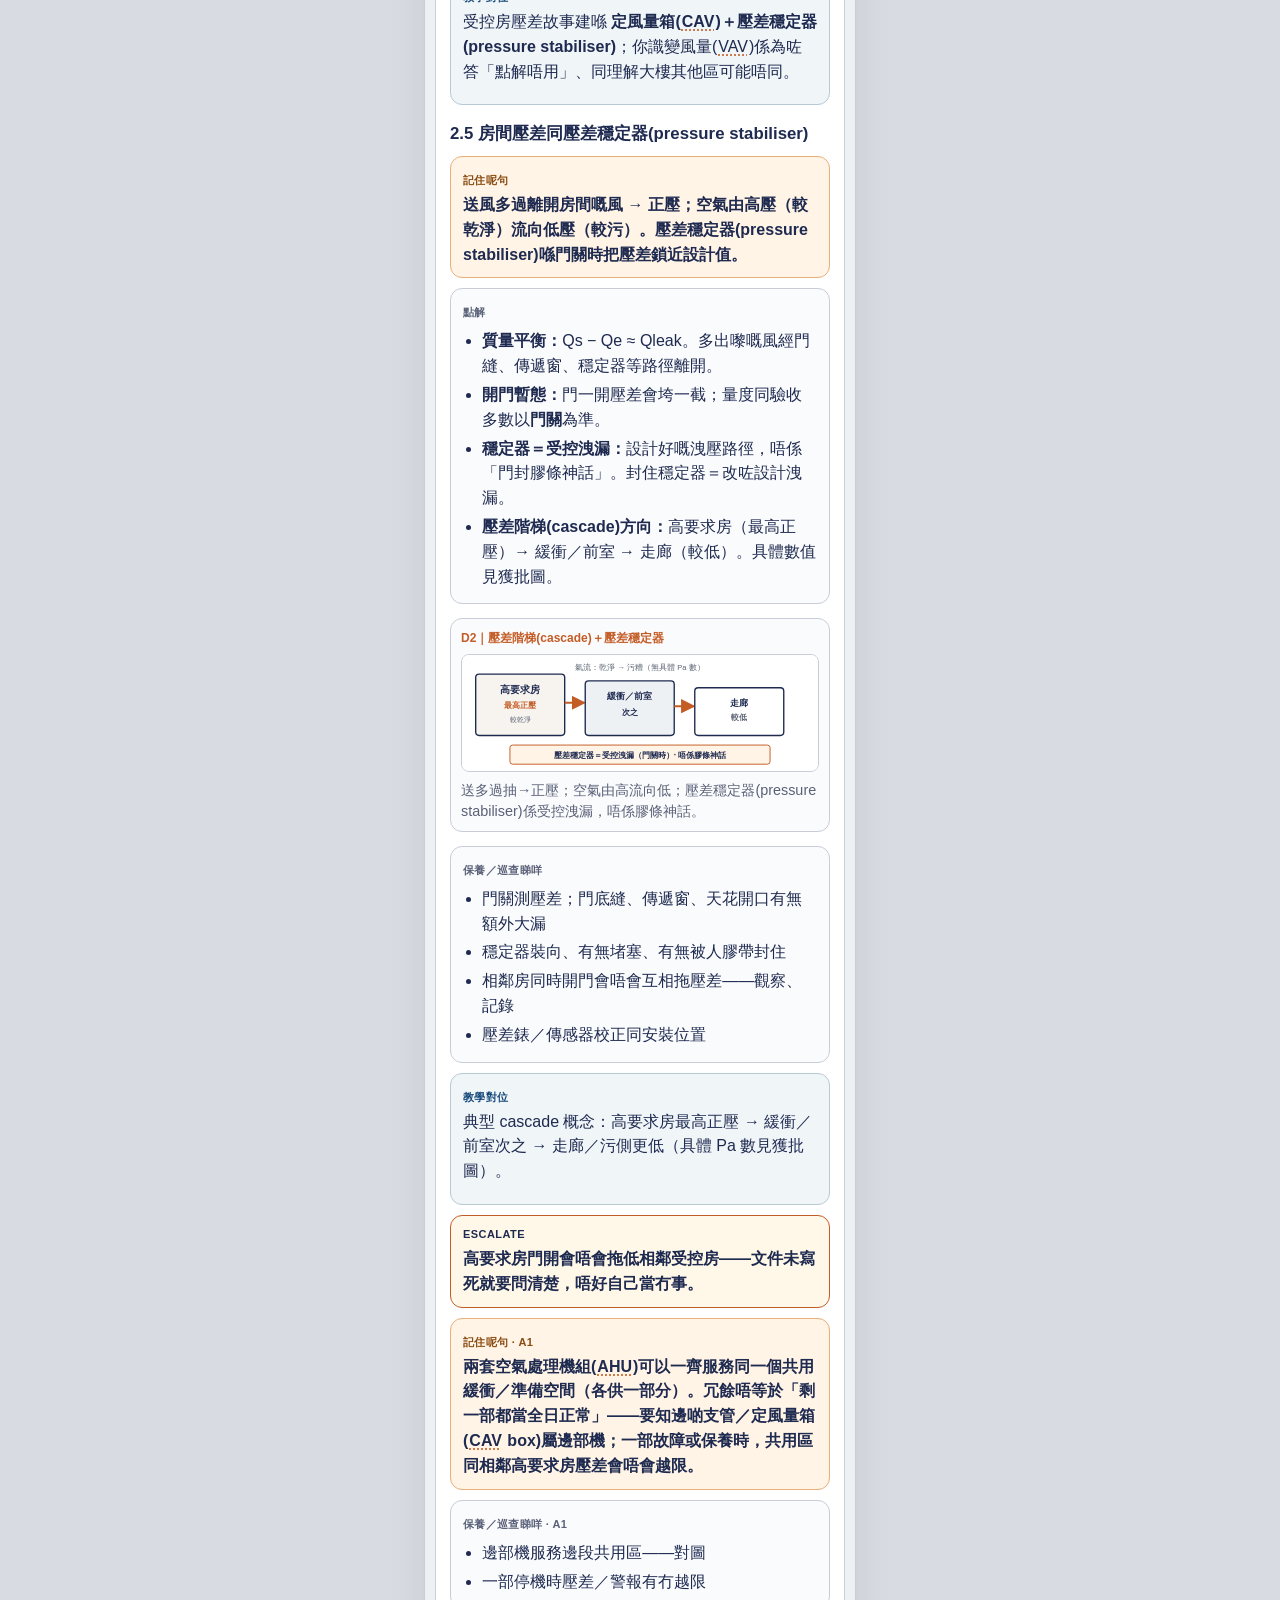
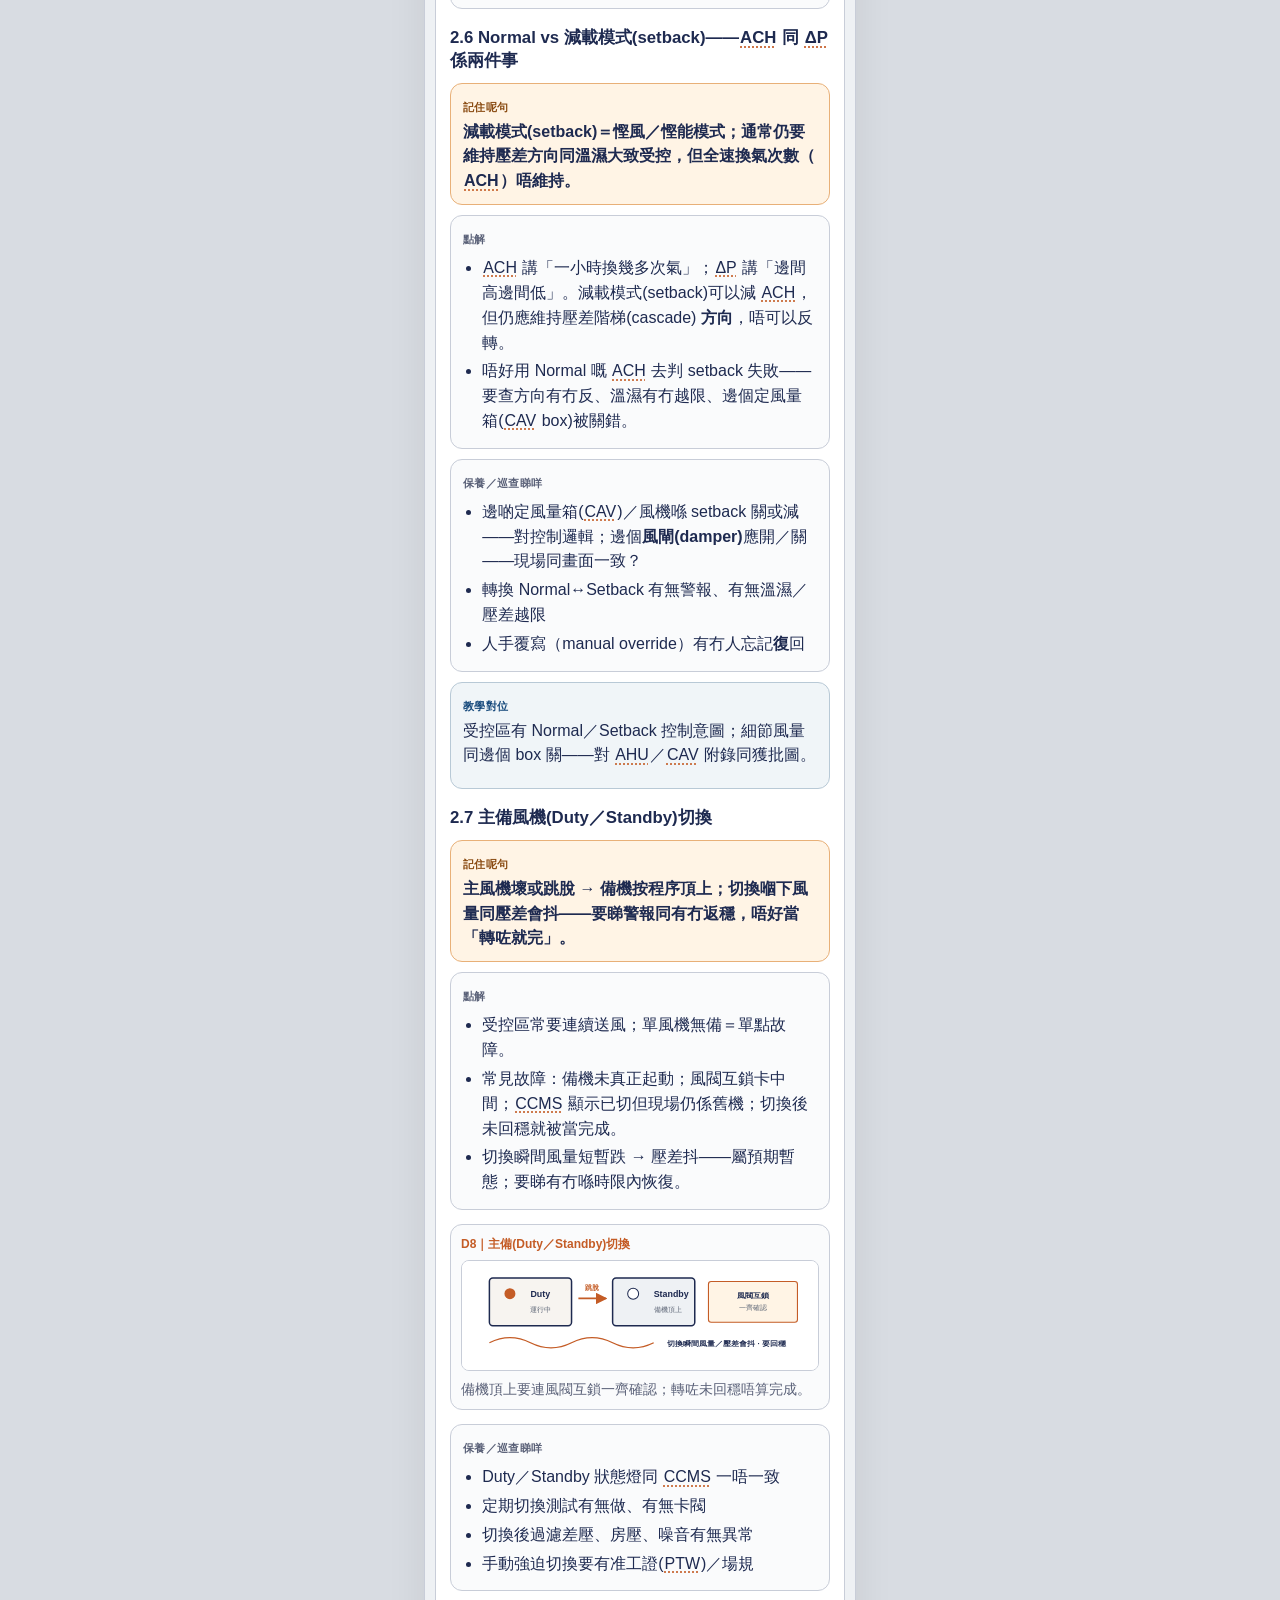
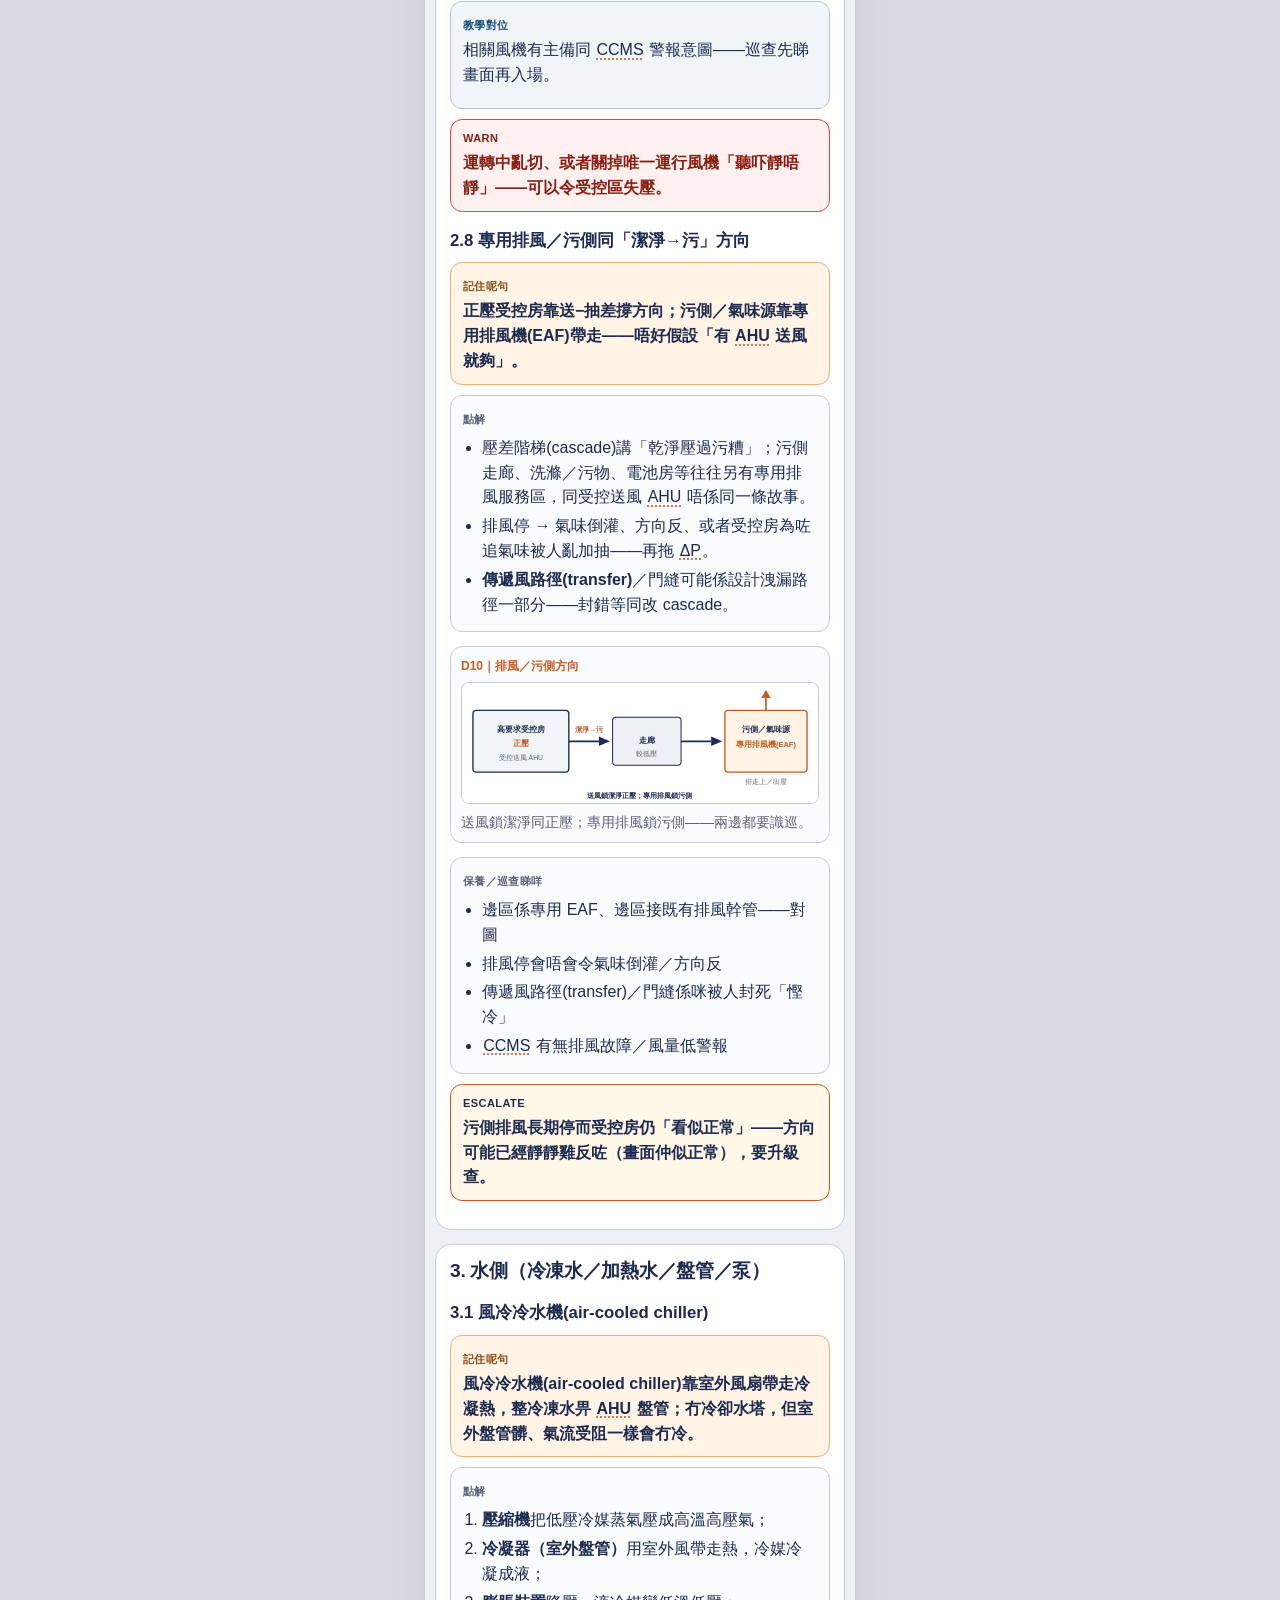
==== commit 9efd70fc: "preview(om-knowledge): ship web-v5 on preview branch Replace note HTML and diagram set from approved" ====
--- a/notes/om-knowledge/index.html
+++ b/notes/om-knowledge/index.html
@@ -3,7 +3,8 @@
 <head>
   <meta charset="utf-8" />
   <meta name="viewport" content="width=device-width, initial-scale=1, viewport-fit=cover" />
-  <title>OM-Knowledge｜屋宇裝備 O&amp;M 原則</title>
+  <title>OM-Knowledge｜屋宇裝備 O&amp;M 原則 (PREVIEW)</title>
+  <meta name="robots" content="noindex,nofollow" />
   <meta name="description" content="MVAC 空氣／水側、CAV／VAV 同壓差、消防 pre-action、電力分層、醫用氣體同 CCMS 嘅 O&amp;M 原則同巡查思維——唔寫項目死數、唔標項目類型。" />
   <meta name="theme-color" content="#EEF1F4" />
   <style>
@@ -134,29 +135,9 @@
 }
 th, td {
   border: 1px solid var(--line); padding: 8px 8px;
-  text-align: left; vertical-align: top;
-  /* CJK: never stack one glyph per line in narrow cells */
-  overflow-wrap: break-word;
-  word-break: keep-all;
-  line-break: strict;
+  text-align: left; vertical-align: top; overflow-wrap: anywhere;
 }
 th { background: var(--canvas); font-weight: 700; }
-/* Short label / index columns stay on one line */
-table.tiers th:nth-child(-n+2),
-table.tiers td:nth-child(-n+2),
-table.figs th:nth-child(1),
-table.figs td:nth-child(1),
-table.figs th:nth-child(3),
-table.figs td:nth-child(3),
-table.abbr-table th:nth-child(1),
-table.abbr-table td:nth-child(1) {
-  white-space: nowrap;
-}
-.table-scroll {
-  overflow-x: auto; -webkit-overflow-scrolling: touch;
-  margin: 0 0 12px;
-}
-.table-scroll table { margin-bottom: 0; }
 .checklist { list-style: none; padding-left: 0; }
 .checklist li {
   position: relative; padding: 6px 8px 6px 28px;
@@ -302,6 +283,7 @@
       <div class="name">BSE Notes</div>
       <div class="sub">屋宇裝備學習筆記</div>
     </div>
+    <span class="badge">PREVIEW</span>
   </header>
 
   <header class="hero">
@@ -309,29 +291,23 @@
     <h1>屋宇裝備 O&amp;M 原則</h1>
     <p class="en">Building services O&amp;M principles</p>
     <p class="blurb">MVAC 空氣／水側、CAV／VAV 同壓差、消防 pre-action、電力分層、醫用氣體同 CCMS 嘅 O&amp;M 原則同巡查思維——唔寫項目死數、唔標項目類型。</p>
-    <div class="meta-row"><span>建立 2026-10-28</span><span>slug · om-knowledge</span><span>web-v4</span></div>
+    <div class="meta-row"><span>建立 2026-10-28</span><span>slug · om-knowledge</span></div>
   </header>
+
 
   <section class="sheet" id="s0" aria-labelledby="h-s0">
     <h2 id="h-s0">0. 點樣用呢本</h2>
 <div class="tier remember"><span class="label">記住呢句</span><p>先識「系統點運作＋壞咗會點樣」，再對獲批圖同 O&amp;M 手冊。</p></div>
-    <div class="table-scroll"><table class="tiers">
-      <thead><tr><th>層</th><th>短標</th><th>你做咩</th></tr></thead>
-      <tbody>
-        <tr><td>1</td><td><strong>讀</strong></td><td>記住呢句＝結論先行</td></tr>
-        <tr><td>2</td><td><strong>對圖</strong></td><td>點解＝原理；對獲批圖／O&amp;M，唔背死數</td></tr>
-        <tr><td>3</td><td><strong>現場</strong></td><td>保養／巡查睇咩＝可執行一眼</td></tr>
-        <tr><td>4</td><td><strong>升級</strong></td><td>Warn＝見到就當紅線；Escalate＝即時交有權人</td></tr>
-      </tbody>
-    </table></div>
+    <p><strong>點解：</strong>保養／巡查問答多數考<strong>推理</strong>：空氣由邊去邊、點解受控房用 CAV、點解 pre-action、Essential 同 UPS 分別護咩。背死數唔等於識巡查。</p>
+    <p><strong>保養／巡查睇咩：</strong>每章四層——記住呢句 → 點解 → 保養／巡查睇咩 → <strong>教學對位</strong>（常見配置對位）。Warn 見到就當紅線。</p>
+<div class="tier align"><span class="label">教學對位</span><p>以泛用受控／潔淨送風空間為對位：全日鮮風 AHU（亦可能有混合風機組服務較低要求區）、定風量箱(CAV)＋壓差穩定器(pressure stabiliser)、風冷冷水機(air-cooled chiller)、雙連鎖(double interlock)預作用系統(pre-action)（高敏感房常一房一閥組）、UPS 房潔淨氣體滅火、Normal／Essential／UPS、醫用氣體終端、CCMS。用嚟對位，<strong>唔代替</strong>獲批圖。</p></div>
 <div class="warn" role="note"><span class="label">Warn</span><p>見到紅線＝停手、護人、跟場規——唔「先試完再講」。</p></div>
-<div class="escalate" role="note"><span class="label">Escalate</span><p>生命安全／失壓／誤水／失電／醫氣異常＝短時間內升級到有權決定嘅人。</p></div>
-    <p><strong>點解：</strong>保養／巡查問答多數考<strong>推理</strong>：空氣由邊去邊、點解受控房用 CAV、點解 pre-action、Essential 同 UPS 分別護咩。背死數唔等於識巡查。</p>
-<div class="tier align"><span class="label">教學對位</span><p>以泛用受控／潔淨送風空間為對位：全日鮮風 AHU（亦可能有混合風機組服務較低要求區）、CAV＋壓差穩定器、風冷冷水機、雙連鎖 pre-action（高敏感房常一房一閥組）、UPS 房氣體滅火、Normal／Essential／UPS、醫用氣體終端、CCMS。用嚟對位，唔用嚟代替獲批圖。</p></div>
+<div class="escalate" role="note"><span class="label">Escalate</span><p>生命安全／失壓／誤水／失電／醫氣異常＝見到呢啲 → <strong>即刻交有權決定嘅人</strong>，唔自己拖。</p></div>
     <p>項目具體數字<strong>以獲批圖／O&amp;M 為準</strong>。</p>
 
     <h3 id="abbr">縮寫（本筆記）</h3>
-    <div class="abbr-wrap"><table class="abbr-table">
+    <div class="abbr-wrap">
+    <table>
       <thead><tr><th>縮寫</th><th>全稱</th></tr></thead>
       <tbody>
         <tr><td>AHU</td><td>Air Handling Unit／空氣處理機組</td></tr>
@@ -343,7 +319,6 @@
         <tr><td>ACH</td><td>Air Changes per Hour／換氣次數（每小時）</td></tr>
         <tr><td>ΔP／DP</td><td>Differential Pressure／壓差（差壓）</td></tr>
         <tr><td>CHW</td><td>Chilled Water／冷凍水</td></tr>
-        <tr><td>EAF</td><td>Exhaust Air Fan／排風機（專用排風語境）</td></tr>
         <tr><td>MSFD</td><td>Motorised Smoke Fire Damper／電動防煙防火閘</td></tr>
         <tr><td>UPS</td><td>Uninterruptible Power Supply／不間斷電源</td></tr>
         <tr><td>ATS</td><td>Automatic Transfer Switch／自動轉換開關</td></tr>
@@ -352,8 +327,6 @@
         <tr><td>CCMS</td><td>Central Control and Monitoring System／中央監控系統</td></tr>
         <tr><td>PTW</td><td>Permit to Work／准工證／工作許可</td></tr>
         <tr><td>DDC</td><td>Direct Digital Control／直接數位控制</td></tr>
-        <tr><td>VFD</td><td>Variable Frequency Drive／變頻驅動（風機／泵）</td></tr>
-        <tr><td>EC</td><td>Electronically Commutated／電子換向（風機電機類型；跟產品）</td></tr>
         <tr><td>FSD</td><td>Fire Services Department／消防處（規程語境）</td></tr>
         <tr><td>EMSD</td><td>Electrical and Mechanical Services Department／機電工程署（規程語境）</td></tr>
         <tr><td>HA</td><td>HA（規程語境縮寫；唔當項目客戶銘牌）</td></tr>
@@ -361,43 +334,27 @@
         <tr><td>O&amp;M</td><td>Operation and Maintenance／運作與保養</td></tr>
         <tr><td>Novec</td><td>潔淨氣體滅火介質之常用品牌代稱（以獲批圖／產品為準）</td></tr>
       </tbody>
-    </table></div>
+    </table>
+    </div>
     <p style="font-size:0.9rem;color:var(--muted)">正文首見優先補括號；格式：縮寫（English／中文）。正文內英文縮寫可<strong>點／hover</strong>睇 EN＋中文全稱（來源＝本表）。</p>
 
-    <h3 id="fig-index">圖解索引</h3>
-    <div class="table-scroll"><table class="figs">
-      <thead><tr><th>編號</th><th>主題</th><th>節</th></tr></thead>
-      <tbody>
-        <tr><td>D0</td><td>系統總圖（六塊）</td><td>§1</td></tr>
-        <tr><td>D0a–f</td><td>六塊</td><td>§1.1</td></tr>
-        <tr><td>D2</td><td>壓差 cascade＋穩定器</td><td>§2.5</td></tr>
-        <tr><td>D3</td><td>CAV vs VAV</td><td>§2.4</td></tr>
-        <tr><td>D4</td><td>風冷機冷凍循環</td><td>§3.1</td></tr>
-        <tr><td>D5</td><td>Pre-action／雙連鎖</td><td>§4.2</td></tr>
-        <tr><td>D6</td><td>電源分層／切換空檔</td><td>§5.1</td></tr>
-        <tr><td>D7</td><td>醫氣 riser→AVSU→終端</td><td>§6</td></tr>
-        <tr><td>D8</td><td>Duty／Standby</td><td>§2.7</td></tr>
-        <tr><td>D9</td><td>氣體滅火聯鎖</td><td>§4.3</td></tr>
-        <tr><td>D10</td><td>排風／污側同「潔淨→污」</td><td>§2.8</td></tr>
-        <tr><td>D11</td><td>火警風機停機矩陣</td><td>§4.4</td></tr>
-        <tr><td>D12</td><td>全日鮮風 vs 混合風</td><td>§2.0</td></tr>
-      </tbody>
-    </table></div>
-    <p style="font-size:0.9rem;color:var(--muted)">圖解係簡線示意（高對比、大字標籤）；數字同條款以獲批圖／場內規程為準。無 D1（同 D0a 同構，唔復活）。</p>
+    <h3 id="fig-index">圖索引</h3>
+    <p style="font-size:0.9rem;color:var(--muted)">D0 總圖 · D0a–D0f 六塊 · D2 壓差階梯(cascade) · D3 CAV／VAV · D4 風冷冷水機 · D5 預作用／雙連鎖 · D6 電源分層 · D7 醫氣 · D8 主備 · D9 氣體滅火 · D10 排風／污側 · D11 停機矩陣 · D12 鮮風策略。<strong>無 D1</strong>。</p>
 
     <h3 id="toc">目錄</h3>
     <nav class="toc" aria-label="章節目錄">
-      <a href="#s1">1. 系統地圖<span>D0 · D0a–f</span></a>
-      <a href="#s2">2. 空氣側（MVAC）<span>2.0 鮮風 · AHU · HEPA · CAV／VAV · 壓差 · 排風 · D2 D3 D8 D10 D12</span></a>
-      <a href="#s3">3. 水側<span>冷水機 · 加熱／再熱 · 接駁幹管 · D4</span></a>
-      <a href="#s4">4. 消防<span>Pre-action · 雙連鎖 · 氣體 · 停機矩陣 · D5 D9 D11</span></a>
-      <a href="#s5">5. 電力<span>Normal／Essential／UPS · D6</span></a>
+      <a href="#s1">1. 系統地圖<span>D0 · D0a–D0f</span></a>
+      <a href="#s2">2. 空氣側（MVAC）<span>鮮風 · AHU · HEPA · CAV／VAV · 壓差 · 排風 · D2–3 D8 D10 D12</span></a>
+      <a href="#s3">3. 水側<span>冷水機 · 泵 · 盤管 · 加熱／再熱 · D4</span></a>
+      <a href="#s4">4. 消防<span>預作用 · 雙連鎖 · 氣體滅火 · D5 D9 D11</span></a>
+      <a href="#s5">5. 電力<span>過渡供電 · STS／旁路 · D6</span></a>
       <a href="#s6">6. 醫用氣體系統（通用）<span>D7</span></a>
-      <a href="#s7">7. 監控 CCMS<span>點類型 · 警報 · 趨勢</span></a>
+      <a href="#s7">7. 監控 CCMS<span>警報 · 趨勢 · 參數</span></a>
       <a href="#s8">8. 保養巡查思維<span>每日／每週／每季</span></a>
       <a href="#s9">9. 常見故障聯想<span>空氣 · 水側 · 警報</span></a>
     </nav>
   </section>
+
 
   <section class="sheet" id="s1" aria-labelledby="h-s1">
     <h2 id="h-s1">1. 系統地圖（你行場要有張腦圖）</h2>
@@ -405,21 +362,21 @@
 <div class="tier why"><span class="label">點解</span><p>氣流方向靠壓差同風量差；關鍵負荷靠電；滅火方式要配合房間用途同設備；醫用氣體係受規管生命支持；CCMS 係你最早收到警報嘅地方。一環異常會連鎖：例如過濾塞 → 風量跌 → 壓差掉；泵停 → 盤管唔冷 → 有人亂加風量 → 壓差再亂。</p></div>
 <figure class="figure" id="fig-d0">
   <div class="fid">D0｜系統總圖（六塊）</div>
-  <img src="diagrams/D0.svg" alt="D0 系統總圖（六塊）" width="520" height="220" loading="lazy" />
+  <img src="diagrams/D0.svg" alt="D0 系統總圖（六塊）" width="520" height="200" loading="lazy" />
   <figcaption class="cap">六塊一齊先成套；一環壞會拖第二環。</figcaption>
 </figure>
 
     <h3 id="s1-1">1.1 六塊地圖（一口記住）</h3>
     <div class="abbr-wrap">
     <table>
-      <thead><tr><th>塊</th><th>你腦入面要有嘅圖</th><th>壞一截拖邊塊</th></tr></thead>
+      <thead><tr><th>塊</th><th>腦圖</th><th>典型壞徵</th></tr></thead>
       <tbody>
-        <tr><td><strong>空氣側 MVAC</strong></td><td>室外新鮮空氣 → AHU（過濾／冷卻／加熱／風機）→ 風管／風閘／CAV → 房間送風（常有 HEPA）→ 回／抽風 → 排走或處理；另有專用排風服務污側</td><td>濾塞／閘誤關／排風停 → 壓差同氣味方向反；拖消防聯鎖測試同 CCMS 警報</td></tr>
-        <tr><td><strong>水側</strong></td><td>冷水機 → 冷凍水供／回 → 水泵 → AHU 盤管；另路加熱／再熱水（跟圖）</td><td>泵停／閥關／漏 → 房熱或失控；有人亂加風 → 再拖壓差</td></tr>
-        <tr><td><strong>消防</strong></td><td>探測 → 控制 → 滅火介質（水或氣）→ 風機／防火閘聯鎖</td><td>誤報停風／inhibit 未清 → 假保護；拖受控區失壓</td></tr>
-        <tr><td><strong>電力</strong></td><td>市電／發電機路徑 → Essential 分電 → UPS → 重要負載；STS／bypass</td><td>切換失敗／留 bypass → 關鍵負荷裸晒；拖全部</td></tr>
-        <tr><td><strong>醫用氣體</strong></td><td>總管／riser → 分接 → AVSU → 房間終端；區警報</td><td>關錯 AVSU／壓力驟降 → 生命支持風險</td></tr>
-        <tr><td><strong>監控 CCMS</strong></td><td>感應器 → 控制器 → 畫面／趨勢／警報 → 人去現場確認</td><td>假正常／長期 acknowledge → 現場已壞你唔知</td></tr>
+        <tr><td><strong>空氣側 MVAC</strong></td><td>室外新鮮空氣 → AHU（過濾／冷卻／加熱／風機）→ 風管／風閘／CAV → 房間送風（常有 HEPA）→ 回／抽風 → 排走或處理</td><td>壓差掉、嘈、過濾壓差高、房溫離標</td></tr>
+        <tr><td><strong>水側</strong></td><td>冷水機 → 冷凍水供／回 → 水泵 → AHU 盤管 → 回水</td><td>冇冷、盤管結露／滴水、泵異響、水質差</td></tr>
+        <tr><td><strong>消防</strong></td><td>探測 → 控制 → 滅火介質（水或氣）→ 風機／防火閘聯鎖</td><td>誤報、閥位錯、臨時覆蓋缺口</td></tr>
+        <tr><td><strong>電力</strong></td><td>市電／發電機路徑 → Essential 分電 → UPS → 重要負載；靜態轉換開關(STS)／旁路(bypass)</td><td>切換失敗、電池衰、接地／絕緣異常</td></tr>
+        <tr><td><strong>醫用氣體</strong></td><td>總管／立管(riser) → 分接 → 區域隔離閥箱(AVSU) → 房間終端；區警報</td><td>警報、壓力異常、錯接風險</td></tr>
+        <tr><td><strong>監控 CCMS</strong></td><td>感應器 → 控制器 → 畫面／趨勢／警報 → 人去現場確認</td><td>警報風暴、誤改參數、假正常</td></tr>
       </tbody>
     </table>
     </div>
@@ -429,9 +386,9 @@
   <figcaption class="cap">鮮風入房，潔淨同壓差由風量路徑決定。</figcaption>
 </figure>
 <figure class="figure" id="fig-d0b">
-  <div class="fid">D0b｜水側（冷凍水＋加熱／再熱）</div>
-  <img src="diagrams/D0b.svg" alt="D0b 水側" width="520" height="168" loading="lazy" />
-  <figcaption class="cap">冷量靠冷凍水；熱／再熱靠另一路（或電熱）；泵停／閥關＝房失控。</figcaption>
+  <div class="fid">D0b｜水側</div>
+  <img src="diagrams/D0b.svg" alt="D0b 水側" width="520" height="200" loading="lazy" />
+  <figcaption class="cap">冷量靠水運去盤管；另路加熱／再熱（跟圖）；泵停／閥關＝房熱。</figcaption>
 </figure>
 <figure class="figure" id="fig-d0c">
   <div class="fid">D0c｜消防</div>
@@ -453,450 +410,557 @@
   <img src="diagrams/D0f.svg" alt="D0f 監控 CCMS" width="520" height="200" loading="lazy" />
   <figcaption class="cap">畫面係耳目；異常要現場確認。</figcaption>
 </figure>
-<div class="tier check"><span class="label">保養／巡查睇咩</span><ul><li>行場先問「呢間房靠邊套 AHU／邊條電／邊種滅火／邊路排風」；唔識對位就唔好亂調。</li></ul></div>
-<div class="tier align"><span class="label">教學對位</span><p>受控空間常用全日鮮風 AHU；壓差靠 CAV＋穩定器；冷水嚟自風冷冷水機；高敏感區用雙連鎖 pre-action；UPS／電池房用 Novec 類氣體；有 Essential 同 UPS；醫氣由既有 riser 分接；風機切換同壓差有 CCMS 點。</p></div>
+<div class="tier check"><span class="label">保養／巡查睇咩</span><ul><li>行場先問「呢間房靠邊套 AHU／邊條電／邊種滅火」；唔識對位就唔好亂調。</li></ul></div>
+<div class="tier align"><span class="label">教學對位</span><p>受控空間常用全日鮮風 AHU；壓差靠定風量箱(CAV)＋壓差穩定器(pressure stabiliser)；冷水嚟自風冷冷水機(air-cooled chiller)；高敏感區用雙連鎖(double interlock)預作用系統(pre-action)；UPS／電池房用潔淨氣體滅火(clean agent，例如 Novec 類)；有 Essential 同 UPS；醫氣由既有立管(riser)分接；風機切換同壓差有 CCMS 點。</p></div>
   </section>
+
 
   <section class="sheet" id="s2" aria-labelledby="h-s2">
     <h2 id="h-s2">2. 空氣側（MVAC）</h2>
 
     <h3 id="s2-0">2.0 鮮風策略分級——全日鮮風 vs 混合風</h3>
-<div class="tier remember"><span class="label">記住呢句</span><p>高要求受控房多用<strong>全日新鮮空氣</strong> AHU；較低要求區可用<strong>混合風</strong> AHU——O&amp;M <strong>唔好當全部 AHU 同一套</strong>。</p></div>
+<div class="tier remember"><span class="label">記住呢句</span><p>高要求受控房多用<strong>全日新鮮空氣空氣處理機組(AHU)</strong>；低要求區可能係<strong>混合風空氣處理機組(mixed-air AHU)</strong>——巡查<strong>唔好當全部機同一套</strong>。</p></div>
 <div class="tier why"><span class="label">點解</span><ul>
 <li><strong>全日鮮風：</strong>潔淨／氣味／廢氣方向優先；幾乎唔混室內回風；能耗同過濾負擔高。</li>
 <li><strong>混合風：</strong>回風慳冷／熱；要識回風路徑、過濾級、正壓會唔會被回風策略拖亂。</li>
-<li>Setback 時有無關鮮風閘、減回風——對控制敘述；<strong>唔用</strong>高要求房嘅 ACH 去判低要求區「失敗」。</li>
+<li>減載模式(setback)時有無關鮮風閘、減回風——對控制敘述；<strong>唔用</strong>高要求房嘅 ACH 去判低要求區「失敗」。</li>
 </ul></div>
 <figure class="figure" id="fig-d12">
   <div class="fid">D12｜全日鮮風 vs 混合風</div>
-  <img src="diagrams/D12.svg" alt="D12 全日鮮風 vs 混合風" width="520" height="210" loading="lazy" />
-  <figcaption class="cap">先認機組策略，再套巡查標準。</figcaption>
-</figure>
-<div class="tier check"><span class="label">保養／巡查睇咩</span><ul><li>邊部機係全鮮、邊部機有回風——對圖同標牌</li><li>回風閘／鮮風閘位置同 setback 邏輯</li><li>唔用「高要求房 ACH」去判混合風區</li></ul></div>
+  <img src="diagrams/D12.svg" alt="D12 全日鮮風 vs 混合風" width="520" height="200" loading="lazy" />
+  <figcaption class="cap">先認機組策略，再套巡查標準；級別唔同＝策略唔同。</figcaption>
+</figure>
+<div class="tier check"><span class="label">保養／巡查睇咩</span><ul>
+<li>邊部機係全鮮、邊部機有回風——對圖同標牌</li>
+<li>回風閘／鮮風閘位置同 setback 邏輯</li>
+<li>唔用「高要求房 ACH」去判混合風區</li>
+</ul></div>
 <div class="warn" role="note"><span class="label">Warn</span><p>把混合風機當全日鮮風去「追潔淨」——會誤判同亂調。</p></div>
 
-    <h3 id="s2-1">2.1 AHU——核心處理同功能段</h3>
-<div class="tier remember"><span class="label">記住呢句</span><p>受控／潔淨送風空間常用<strong>全日新鮮空氣</strong> AHU：過濾 → 冷卻／加熱 → 送風；唔靠大量循環風「慳冷」去換潔淨級。機組入面仲可能有熱回收／UV／加濕／EC 主備等段——<strong>每段有意圖、有壞徵</strong>。</p></div>
-<div class="tier why"><span class="label">點解</span><ul>
-<li>室外鮮風先經過濾；再經冷卻盤管——空氣被冷卻，多餘水汽可能凝結排出（去濕）；若要定溫定濕，後面常有再熱／加濕，唔係「凍完就完」。</li>
-<li>全日鮮風＝幾乎唔混室內回風，每次都要重新冷卻／加熱，能耗同過濾負擔都高。</li>
-<li><strong>旁通縫風險：</strong>機組門、濾框墊片、旁通風門關唔實 → 未過濾空氣「偷入」送風側；差壓計可能仲顯示「正常濾阻」。</li>
-</ul></div>
-    <p><strong>功能段一覽</strong>（定性；死數以獲批圖／O&amp;M 為準）：</p>
+    <h3 id="s2-1">2.1 空氣處理機組(AHU)——全日鮮風嘅核心</h3>
+<div class="tier remember"><span class="label">記住呢句</span><p>先記路徑：過濾 → 冷卻／加熱 → 送風。機組入面仲可能有熱回收(heat recovery)／紫外線殺菌段(UV)／加濕／電子換向風機(EC fan)主備——<strong>每段有意圖、有壞徵</strong>。唔靠大量循環風「慳冷」去換潔淨級。</p></div>
+<div class="tier why"><span class="label">點解</span><ul>
+<li><strong>空氣處理順序：</strong>室外鮮風先經過濾；再經冷卻盤管——空氣被冷卻，同時相對濕度上升、多餘水汽可能凝結排出（去濕）；若房要定溫定濕，後面常有再熱／加濕步驟。全日鮮風＝幾乎唔混室內回風，所以每次都要重新冷卻／加熱，能耗同過濾負擔都高。</li>
+<li><strong>點解少用大量循環：</strong>工作區要控制微粒、氣味同廢氣方向；循環風會把房間內污染物再送返入工作區。潔淨／氣流方向優先於「慳冷」。</li>
+<li><strong>過濾差壓 vs 風機曲線（定性）：</strong>濾網髒 → 阻力↑ → 同一風機轉速下風量↓。差壓高唔等於「風機壞」，多數係濾阻；但風量跌會直接拖低房間送風，間接令壓差唔穩。</li>
+<li><strong>旁通縫風險：</strong>機組門、濾框墊片、旁通風門若關唔實，未過濾空氣會「偷入」送風側。</li>
+</ul></div>
+<div class="tier check"><span class="label">保養／巡查睇咩</span><ul>
+<li>機組門關好、密封條完整；冷凝水盤去水暢通、無積水發霉</li>
+<li>各級過濾差壓／更換紀錄；有無旁通縫</li>
+<li>盤管翅片髒唔髒、冷凍水閥動作、送風機軸承／皮帶／變頻狀態</li>
+<li>凍水／熱水管有無滲漏喺 AHU 房（地面水跡＝紅旗）</li>
+<li>O&amp;M：濾網規格、更換週期、清潔程序——跟手冊，唔估</li>
+</ul></div>
+<div class="tier align"><span class="label">教學對位</span><p>服務受控區嘅 AHU 多屬全日鮮風路線；同場可能另有混合風機組——先認策略再巡。AHU 房可能插入既有機組之間——分清邊部機服務邊區。</p></div>
+<div class="warn" role="note"><span class="label">Warn</span><p>開機門做檢查要停機／上鎖掛牌（跟場規）；運轉中伸手入風機＝嚴重安全事故。</p></div>
+
+    <h3 id="s2-2">2.2 過濾同高效微粒過濾(HEPA)</h3>
+<div class="tier remember"><span class="label">記住呢句</span><p>粗／中效護盤管風機；<strong>高效微粒過濾(HEPA)</strong>多數喺末端，管潔淨——<strong>壓差唔係靠 HEPA 塞出嚟</strong>。風機／變頻驅動(VFD)要考慮濾阻上升——塞滿時風量同房壓會漂。</p></div>
+<div class="tier why"><span class="label">點解</span><ul>
+<li><strong>分層意圖：</strong>機組內粗／中效＝護盤管同風機葉輪；末端 HEPA＝護房間潔淨級。</li>
+<li><strong>MPPS（一句）：</strong>HEPA 最難攔嘅粒徑大約喺「最易穿透粒徑」（MPPS）附近。</li>
+<li><strong>完整性測試（概念）：</strong>換 HEPA 後要用規定方法查外殼／墊片有無洩漏旁通；唔係 DIY 拿手電照一下。</li>
+<li><strong>ΔP vs 潔淨意圖：</strong>設計意圖係「風量差造壓，過濾造潔淨」，唔係靠濾網當塞子造正壓。</li>
+</ul></div>
+<div class="tier check"><span class="label">保養／巡查睇咩</span><ul>
+<li>過濾級順序有冇裝錯、有冇漏裝墊片</li>
+<li>HEPA 有無旁通、外殼變形、更換同完整性測試程序</li>
+<li>差壓計／開關係咪合理；「差壓高」＝該換定係風量異常，要分開想</li>
+<li>更換時保護下游潔淨——跟潔淨規程同 O&amp;M，唔貪快</li>
+</ul></div>
+<div class="tier align"><span class="label">教學對位</span><p>受控房末端送回風口路線常有 HEPA；巡查時分清「機組內過濾」同「末端 HEPA」兩層。教學以<strong>末端送風</strong> HEPA 為主；回風有無 HEPA 跟獲批圖。</p></div>
+<div class="escalate" role="note"><span class="label">Escalate</span><p>未做完整性測試就當「已經 HEPA 合格」——唔可以。</p></div>
+
+    <h3 id="s2-3">2.3 風管、風閘、電動防煙防火閘(MSFD)</h3>
+<div class="tier remember"><span class="label">記住呢句</span><p>風管係氣流嘅路；<strong>調風閘</strong>調風量，防火／防煙閘——包括<strong>電動防煙防火閘(MSFD)</strong>——喺火警時切斷蔓延；同調風閘用途唔好混。</p></div>
+<div class="tier why"><span class="label">點解</span><p>調風閘卡住→房間風量同壓差錯；防火閘誤關或未聯鎖→火災時煙火經風管走，或者日常無故斷風。氣體滅火放電時，風機停同 MSFD 關係一條<strong>時間序列</strong>：關得太慢＝氣體流失；亂試聯鎖＝可能誤停送風令受控區失壓。</p></div>
+<div class="tier check"><span class="label">保養／巡查睇咩</span><ul>
+<li>軟接有無破裂漏風；保溫完整（冷凝＝漏冷＋發霉風險）</li>
+<li>防火閘：釋放機構、位置指示、聯鎖測試紀錄</li>
+<li>施工後有無雜物留喺風管；天花開孔補回</li>
+<li>標籤：邊條管去邊間房——對唔到就唔好盲調</li>
+</ul></div>
+<div class="tier align"><span class="label">教學對位</span><p>受控區風管改動多、同既有系統交接；氣體滅火放電時風機／防火閘要按序列關——識「存在」，唔好現場亂試。</p></div>
+<div class="warn" role="note"><span class="label">Warn</span><p>唔好手動卡住防火閘「方便送風」；火警時係責任問題。</p></div>
+
+    <h3 id="s2-4">2.4 CAV vs VAV</h3>
+<div class="tier remember"><span class="label">記住呢句</span><p><strong>定風量(CAV)</strong>＝送（或抽）風量大致<strong>定死</strong>；<strong>變風量(VAV)</strong>＝風量隨負荷<strong>變</strong>。<strong>受控／潔淨壓差階梯(cascade)多數用定風量(CAV)</strong>——唔係 VAV 高級、CAV 落伍。</p></div>
+<div class="tier why"><span class="label">點解</span><ul>
+<li><strong>CAV：</strong>控制器量測風量，驅動風閥／變頻貼近設定。溫度多用盤管水閥或再熱調焓，風量保持穩，壓差先穩得住。</li>
+<li><strong>VAV：</strong>溫感要求多冷／少冷 → 風閥開大／關細 → 風量變。每間房風量一變，相鄰房之間嘅壓差就跟住抖。</li>
+<li><strong>點解 ΔP cascade 偏愛定風量：</strong>壓差靠「每間房送−抽 ≈ 設計洩漏」。風量若隨負荷飄，洩漏同方向都會飄。</li>
+<li>唔係「VAV 高級、CAV 落伍」——係<strong>用途唔同</strong>。</li>
+</ul></div>
+<figure class="figure" id="fig-d3">
+  <div class="fid">D3｜CAV vs VAV</div>
+  <img src="diagrams/D3.svg" alt="D3 CAV vs VAV" width="520" height="200" loading="lazy" />
+  <figcaption class="cap">受控壓差階梯(cascade)偏愛定風量(CAV)：風量定，先鎖氣流方向；溫度多用再熱／水閥。</figcaption>
+</figure>
+<div class="tier check"><span class="label">保養／巡查睇咩</span><ul>
+<li>對圖確認箱體類型——定風量箱(CAV box)／變風量箱(VAV box)、設定風量、執行器同位置反饋</li>
+<li>定風量(CAV)：設定值被改過未？風閥有無卡死全開／全關？</li>
+<li>變風量(VAV)（若周邊有）：最低風量設定夠唔夠維持通風同壓差意圖？</li>
+<li>減載模式(setback)／夜間模式改嘅係邊幾個箱——對邏輯表</li>
+</ul></div>
+<div class="tier align"><span class="label">教學對位</span><p>受控房壓差故事建喺 <strong>定風量箱(CAV)＋壓差穩定器(pressure stabiliser)</strong>；你識變風量(VAV)係為咗答「點解唔用」、同理解大樓其他區可能唔同。</p></div>
+
+    <h3 id="s2-5">2.5 房間壓差同壓差穩定器(pressure stabiliser)</h3>
+<div class="tier remember"><span class="label">記住呢句</span><p><strong>送風多過離開房間嘅風 → 正壓</strong>；空氣由高壓（較乾淨）流向低壓（較污）。<strong>壓差穩定器(pressure stabiliser)</strong>喺<strong>門關</strong>時把壓差鎖近設計值。</p></div>
+<div class="tier why"><span class="label">點解</span><ul>
+<li><strong>質量平衡：</strong>Qs − Qe ≈ Qleak。多出嚟嘅風經門縫、傳遞窗、穩定器等路徑離開。</li>
+<li><strong>開門暫態：</strong>門一開壓差會垮一截；量度同驗收多數以<strong>門關</strong>為準。</li>
+<li><strong>穩定器＝受控洩漏：</strong>設計好嘅洩壓路徑，唔係「門封膠條神話」。封住穩定器＝改咗設計洩漏。</li>
+<li><strong>壓差階梯(cascade)方向：</strong>高要求房（最高正壓）→ 緩衝／前室 → 走廊（較低）。具體數值見獲批圖。</li>
+</ul></div>
+<figure class="figure" id="fig-d2">
+  <div class="fid">D2｜壓差階梯(cascade)＋壓差穩定器</div>
+  <img src="diagrams/D2.svg" alt="D2 壓差階梯＋壓差穩定器" width="520" height="200" loading="lazy" />
+  <figcaption class="cap">送多過抽→正壓；空氣由高流向低；壓差穩定器(pressure stabiliser)係受控洩漏，唔係膠條神話。</figcaption>
+</figure>
+<div class="tier check"><span class="label">保養／巡查睇咩</span><ul>
+<li>門關測壓差；門底縫、傳遞窗、天花開口有無額外大漏</li>
+<li>穩定器裝向、有無堵塞、有無被人膠帶封住</li>
+<li>相鄰房同時開門會唔會互相拖壓差——觀察、記錄</li>
+<li>壓差錶／傳感器校正同安裝位置</li>
+</ul></div>
+<div class="tier align"><span class="label">教學對位</span><p>典型 cascade 概念：高要求房最高正壓 → 緩衝／前室次之 → 走廊／污側更低（具體 Pa 數見獲批圖）。</p></div>
+<div class="escalate" role="note"><span class="label">Escalate</span><p>高要求房門開會唔會拖低相鄰受控房——文件未寫死就要問清楚，唔好自己當冇事。</p></div>
+
+<div class="tier remember" id="a1-redundancy"><span class="label">記住呢句 · A1</span><p>兩套空氣處理機組(AHU)可以一齊服務同一個共用緩衝／準備空間（各供一部分）。<strong>冗餘唔等於「剩一部都當全日正常」</strong>——要知邊啲支管／定風量箱(CAV box)屬邊部機；一部故障或保養時，共用區同相鄰高要求房壓差會唔會越限。</p></div>
+<div class="tier check"><span class="label">保養／巡查睇咩 · A1</span><ul>
+<li>邊部機服務邊段共用區——對圖</li>
+<li>一部停機時壓差／警報有冇越限</li>
+</ul></div>
+
+    <h3 id="s2-6">2.6 Normal vs 減載模式(setback)——ACH 同 ΔP 係兩件事</h3>
+<div class="tier remember"><span class="label">記住呢句</span><p><strong>減載模式(setback)＝慳風／慳能模式</strong>；通常仍要維持<strong>壓差方向同溫濕大致受控</strong>，但<strong>全速換氣次數（ACH）唔維持</strong>。</p></div>
+<div class="tier why"><span class="label">點解</span><ul>
+<li>ACH 講「一小時換幾多次氣」；ΔP 講「邊間高邊間低」。減載模式(setback)可以減 ACH，但仍應維持壓差階梯(cascade) <strong>方向</strong>，唔可以反轉。</li>
+<li>唔好用 Normal 嘅 ACH 去判 setback 失敗——要查方向有冇反、溫濕有冇越限、邊個定風量箱(CAV box)被關錯。</li>
+</ul></div>
+<div class="tier check"><span class="label">保養／巡查睇咩</span><ul>
+<li>邊啲定風量箱(CAV)／風機喺 setback 關或減——對控制邏輯；邊個<strong>風閘(damper)</strong>應開／關——現場同畫面一致？</li>
+<li>轉換 Normal↔Setback 有無警報、有無溫濕／壓差越限</li>
+<li>人手覆寫（manual override）有冇人忘記<strong>復</strong>回</li>
+</ul></div>
+<div class="tier align"><span class="label">教學對位</span><p>受控區有 Normal／Setback 控制意圖；細節風量同邊個 box 關——對 AHU／CAV 附錄同獲批圖。</p></div>
+
+    <h3 id="s2-7">2.7 主備風機(Duty／Standby)切換</h3>
+<div class="tier remember"><span class="label">記住呢句</span><p>主風機壞或跳脫 → 備機按程序頂上；<strong>切換嗰下風量同壓差會抖</strong>——要睇警報同有冇返穩，唔好當「轉咗就完」。</p></div>
+<div class="tier why"><span class="label">點解</span><ul>
+<li>受控區常要連續送風；單風機無備＝單點故障。</li>
+<li>常見故障：備機未真正起動；風閥互鎖卡中間；CCMS 顯示已切但現場仍係舊機；切換後未回穩就被當完成。</li>
+<li>切換瞬間風量短暫跌 → 壓差抖——屬預期暫態；要睇有冇喺時限內恢復。</li>
+</ul></div>
+<figure class="figure" id="fig-d8">
+  <div class="fid">D8｜主備(Duty／Standby)切換</div>
+  <img src="diagrams/D8.svg" alt="D8 主備切換" width="520" height="200" loading="lazy" />
+  <figcaption class="cap">備機頂上要連風閥互鎖一齊確認；轉咗未回穩唔算完成。</figcaption>
+</figure>
+<div class="tier check"><span class="label">保養／巡查睇咩</span><ul>
+<li>Duty／Standby 狀態燈同 CCMS 一唔一致</li>
+<li>定期切換測試有無做、有無卡閥</li>
+<li>切換後過濾差壓、房壓、噪音有無異常</li>
+<li>手動強迫切換要有准工證(PTW)／場規</li>
+</ul></div>
+<div class="tier align"><span class="label">教學對位</span><p>相關風機有主備同 CCMS 警報意圖——巡查先睇畫面再入場。</p></div>
+<div class="warn" role="note"><span class="label">Warn</span><p>運轉中亂切、或者關掉唯一運行風機「聽吓靜唔靜」——可以令受控區失壓。</p></div>
+
+    <h3 id="s2-8">2.8 專用排風／污側同「潔淨→污」方向</h3>
+<div class="tier remember"><span class="label">記住呢句</span><p>正壓受控房靠<strong>送−抽差</strong>撐方向；污側／氣味源靠<strong>專用排風機(EAF)</strong>帶走——<strong>唔好假設「有 AHU 送風就夠」</strong>。</p></div>
+<div class="tier why"><span class="label">點解</span><ul>
+<li>壓差階梯(cascade)講「乾淨壓過污糟」；污側走廊、洗滌／污物、電池房等往往另有專用排風服務區，同受控送風 AHU 唔係同一條故事。</li>
+<li>排風停 → 氣味倒灌、方向反、或者受控房為咗追氣味被人亂加抽——再拖 ΔP。</li>
+<li><strong>傳遞風路徑(transfer)</strong>／門縫可能係設計洩漏路徑一部分——封錯等同改 cascade。</li>
+</ul></div>
+<figure class="figure" id="fig-d10">
+  <div class="fid">D10｜排風／污側方向</div>
+  <img src="diagrams/D10.svg" alt="D10 排風／污側方向" width="520" height="200" loading="lazy" />
+  <figcaption class="cap">送風鎖潔淨同正壓；專用排風鎖污側——兩邊都要識巡。</figcaption>
+</figure>
+<div class="tier check"><span class="label">保養／巡查睇咩</span><ul>
+<li>邊區係專用 EAF、邊區接既有排風幹管——對圖</li>
+<li>排風停會唔會令氣味倒灌／方向反</li>
+<li>傳遞風路徑(transfer)／門縫係咪被人封死「慳冷」</li>
+<li>CCMS 有無排風故障／風量低警報</li>
+</ul></div>
+<div class="escalate" role="note"><span class="label">Escalate</span><p>污側排風長期停而受控房仍「看似正常」——方向可能已經<strong>靜靜雞反咗</strong>（畫面仲似正常），要升級查。</p></div>
+  </section>
+
+
+  <section class="sheet" id="s3" aria-labelledby="h-s3">
+    <h2 id="h-s3">3. 水側（冷凍水／加熱水／盤管／泵）</h2>
+
+    <h3 id="s3-1">3.1 風冷冷水機(air-cooled chiller)</h3>
+<div class="tier remember"><span class="label">記住呢句</span><p>風冷冷水機(air-cooled chiller)靠室外風扇帶走冷凝熱，整冷凍水畀 AHU 盤管；<strong>冇冷卻水塔</strong>，但室外盤管髒、氣流受阻一樣會冇冷。</p></div>
+<div class="tier why"><span class="label">點解</span><ol>
+<li><strong>壓縮機</strong>把低壓冷媒蒸氣壓成高溫高壓氣；</li>
+<li><strong>冷凝器（室外盤管）</strong>用室外風帶走熱，冷媒冷凝成液；</li>
+<li><strong>膨脹裝置</strong>降壓，液冷媒變低溫低壓；</li>
+<li><strong>蒸發器</strong>入面冷凍水把熱傳畀冷媒，水變凍——再入壓縮機。</li>
+</ol>
+<p><strong>氣流短路：</strong>室外排熱若被牆／鄰機擋返吸入冷凝器，等於「吸自己嘅熱風」——冷凝壓力升、效率跌、甚至高壓跳脫。</p></div>
+<figure class="figure" id="fig-d4">
+  <div class="fid">D4｜風冷冷水機蒸氣壓縮＋冷凍水</div>
+  <img src="diagrams/D4.svg" alt="D4 風冷冷水機蒸氣壓縮＋冷凍水" width="520" height="200" loading="lazy" />
+  <figcaption class="cap">壓縮→冷凝散熱→膨脹→蒸發製冷水；水運冷去盤管；室外盤管要通風同乾淨。</figcaption>
+</figure>
+<div class="tier check"><span class="label">保養／巡查睇咩</span><ul>
+<li>室外盤管清潔、風扇運轉、異響、結霜／結冰異常</li>
+<li>冷凍水供／回水溫差是否合理（跟設計意圖同當下負荷）</li>
+<li>制冷劑壓力／報警歷史（合資格人）；你主要識「有警報要升級」</li>
+<li>底座、減震、排水、電氣盤受潮</li>
+</ul></div>
+<div class="tier align"><span class="label">教學對位</span><p>風冷冷水機服務本區冷凍需求；接既有冷凍水總管／header——施工期 tee-off 同日常洩漏都要盯。</p></div>
+<div class="escalate" role="note"><span class="label">Escalate</span><p>制冷劑操作屬受規管工種——唔識唔做。</p></div>
+
+    <h3 id="s3-2">3.2 冷凍水回路、水泵、AHU 盤管</h3>
+<div class="tier remember"><span class="label">記住呢句</span><p>冷量係「水運」去盤管；<strong>泵提供流量，閥調節</strong>，盤管先換到熱——有冷機但泵停／閥關＝房一樣熱。</p></div>
+<div class="tier why"><span class="label">點解</span><ul>
+<li>容量 ≈ 流量 × ΔT × 常數。流量不足或 ΔT 異常＝盤管換唔到設計冷量。</li>
+<li>常見故障鏈：Y 型過濾器(Y-strainer)塞 → 流量↓ → 盤管唔冷 → 房溫高 → 有人狂開定風量(CAV)風量「補救」→ 壓差亂。<strong>源頭</strong>喺水側。</li>
+<li>盤管氣阻：水系統入氣會佔住水路；要按程序排氣。</li>
+<li>閥同旁通：控制閥卡關／旁通常開 → 水唔經盤管或短路回流。</li>
+</ul></div>
+<div class="tier check"><span class="label">保養／巡查睇咩</span><ul>
+<li>泵：聲、震、軸封滲漏、壓力錶、变频器故障碼</li>
+<li>過濾器(strainer)／Y 型過濾器(Y-strainer)前後壓差；排污有無做</li>
+<li>盤管：進出水溫、水閥行程、盤管氣阻、冷凝水排水</li>
+<li>閥門標籤同開關狀態；旁通閥有無人常開</li>
+<li>保溫破損→結露滴水→天花霉同電氣風險</li>
+</ul></div>
+<div class="tier align"><span class="label">教學對位</span><p>AHU 靠冷凍水盤管造冷；水側異常會直接反映喺受控房溫濕同「為咗追溫度亂調風」。</p></div>
+<div class="warn" role="note"><span class="label">Warn</span><p>帶壓系統排污／拆法蘭要跟程序；燙／凍水都可以傷人。</p></div>
+
+    <h3 id="s3-3">3.3 防凍、洩漏、水質</h3>
+<div class="tier remember"><span class="label">記住呢句</span><p>冬天盤管凍裂同日常滲漏一樣可以停晒受控區服務；<strong>水質差→結垢／腐蝕→流量同換熱雙輸</strong>。</p></div>
+<div class="tier why"><span class="label">點解</span><ul>
+<li>凍裂：盤管內水溫過低 → 水結冰體積脹 → 銅管／接頭裂。</li>
+<li>洩漏早期徵兆：補水頻率異常、盤面／接頭水跡、天花水漬。</li>
+<li>水質：結垢加熱阻、腐蝕出鏽渣再塞過濾器(strainer)。</li>
+</ul></div>
+<div class="tier check"><span class="label">保養／巡查睇咩</span><ul>
+<li>低溫警報同防凍設定有無人亂改</li>
+<li>水系統補水頻率異常＝可能洩漏</li>
+<li>水質化驗／加藥紀錄（跟場內水務／O&amp;M）</li>
+<li>施工 tee-off／熱燙接後：焊口、法蘭、支架——特別係天花板上</li>
+</ul></div>
+<div class="tier align"><span class="label">教學對位</span><p>有冷凍水接駁同可能嘅管道凍結保護措施意圖——對獲批圖同方法陳述，唔靠猜想。</p></div>
+
+    <h3 id="s3-4">3.4 加熱水／再熱盤管回路</h3>
+<div class="tier remember"><span class="label">記住呢句</span><p>定溫定濕唔止冷凍水——<strong>加熱／再熱盤管</strong>同熱水回路（或電熱——跟圖）壞咗一樣令房失控。冷＝冷凍水；熱／再熱＝<strong>另一路</strong>；兩路閥都要識巡。</p></div>
+<div class="tier why"><span class="label">點解</span><ul>
+<li>再熱常用喺「先冷卻去濕再加返適量熱」——冇熱路＝濕度／溫度追唔到，有人就去扭風。</li>
+<li>熱水管滲漏、閥卡、接駁既有熱水幹管後嘅焊口／保溫——同冷凍水一樣係紅旗。</li>
+<li>有冷冇熱一樣投訴——<strong>再熱／加熱係另一路</strong>，兩路閥都要巡。</li>
+</ul></div>
+<div class="tier check"><span class="label">保養／巡查睇咩</span><ul>
+<li>再熱／加熱閥行程同盤管進出</li>
+<li>熱水管滲漏、保溫、AHU 房地面水跡（分清凍水定熱水）</li>
+<li>電熱（若有）：過熱保護、隔離——合資格人</li>
+</ul></div>
+<div class="warn" role="note"><span class="label">Warn</span><p>唔好假設「有冷就有舒適」——缺再熱一樣投訴湧現。</p></div>
+
+    <h3 id="s3-5">3.5 接駁既有幹管／共用系統——唔拖死其他區</h3>
+<div class="tier remember"><span class="label">記住呢句</span><p>新支管接入<strong>運作中</strong>冷凍水／熱水／風管幹管時，要識問：<strong>其他區冷量／風會唔會斷？</strong>唔可以假設「新區完工＝舊區無感」。</p></div>
+<div class="tier why"><span class="label">點解</span><ul>
+<li>常用手法陳述包括凍結接管、熱燙接、週末切換等——具體方法跟獲批同持證要求；你溫習嘅係<strong>風險同回退</strong>，唔係教你親手做。</li>
+<li>接完要查漏、沖洗／平衡（跟系統）、確認未服務區同<strong>仍在服務區</strong>都回到預期溫度／壓力／風量。</li>
+<li>准工證(PTW)、臨時隔離範圍、通知使用單位——同電力切換同一級紀律。</li>
+</ul></div>
+<div class="tier check"><span class="label">保養／巡查睇咩</span><ul>
+<li>有無 PTW、隔離範圍圖、回退步驟</li>
+<li>復原後：壓力／溫度／投訴；相鄰區有無「突然熱／失壓」</li>
+<li>臨時旁通／關閉有冇清走</li>
+<li>風管改接同樣問：其他區送／排會唔會被切斷或短路</li>
+</ul></div>
+<div class="escalate" role="note"><span class="label">Escalate</span><p>接駁中或接駁後他區服務中斷而未升級——當營運事故鏈，唔當「施工順便」。</p></div>
+  </section>
+
+
+  <section class="sheet" id="s4" aria-labelledby="h-s4">
+    <h2 id="h-s4">4. 消防</h2>
+
+    <h3 id="s4-1">4.1 濕式花灑系統 vs 預作用系統(pre-action)</h3>
+<div class="tier remember"><span class="label">記住呢句</span><p><strong>濕式花灑系統(wet pipe sprinkler)</strong>＝管內長期有水，熱玻璃膽爆就出水；<strong>預作用系統(pre-action)</strong>＝平時管內多數乾／有氣，條件齊先入水——減少<strong>誤射水</strong>摧毀受控空間同設備。</p></div>
+<div class="tier why"><span class="label">點解</span><ul>
+<li>濕式＝水已喺管到噴頭底下，反應快但誤開／凍裂／撞擊都可能出水。</li>
+<li>預作用系統(pre-action)＝平時乾或監管氣壓，要探測／聯鎖先開閥入水——用「多一步」換誤射風險下降。</li>
+<li>代價：氣壓監管、電磁閥、探測、信號都要健康；低氣壓警報＝大事。</li>
+</ul></div>
+<div class="tier check"><span class="label">保養／巡查睇咩</span><ul>
+<li>閥組位置、鎖固、標牌、旁通狀態</li>
+<li>氣壓／監管信號正常；低氣壓警報要當大事</li>
+<li>探測器污染（裝修塵）→誤報風險</li>
+<li>週期測試同排水——跟消防規程／場內程序同合資格承辦</li>
+</ul></div>
+<div class="tier align"><span class="label">教學對位</span><p>高敏感受控區走預作用系統(pre-action)路線；支援區可能仍係濕式——分區唔好當全部一樣。</p></div>
+
+<div class="tier check" id="a4-support"><span class="label">保養／巡查睇咩 · A4</span><ul>
+<li>高敏感區走預作用系統(pre-action)；走廊／辦公等<strong>支援區</strong>可能仍係濕式花灑系統、喉轆、視聽／複示警報——巡查<strong>唔好只盯閥組房</strong></li>
+<li>查：喉轆通道、噴頭被遮、複示／區域警報同主盤一致</li>
+</ul></div>
+
+    <h3 id="s4-2">4.2 雙連鎖(double interlock)・一房一閥組</h3>
+<div class="tier remember"><span class="label">記住呢句</span><p><strong>雙連鎖(double interlock)</strong>＝要<strong>兩類獨立條件齊</strong>（AND 唔係 OR；例如探測＋另一聯鎖信號／釋放步驟，以獲批圖同產品說明為準）先進入出水序列。多間高敏感房時常<strong>每房獨立閥組</strong>，隔離同誤射範圍先可控。</p></div>
+<div class="tier why"><span class="label">點解</span><ul>
+<li>單連鎖已經比濕式嚴；雙連鎖要求<strong>兩條獨立腿</strong>都真——邏輯上係 AND，唔係 OR。</li>
+<li>風險：誤調／短接其中一條輸入 → 畫面可能仲顯示「有保護」，實際未成連鎖。</li>
+</ul></div>
+<figure class="figure" id="fig-d5">
+  <div class="fid">D5｜預作用系統(pre-action)／雙連鎖(double interlock)</div>
+  <img src="diagrams/D5.svg" alt="D5 預作用／雙連鎖" width="520" height="200" loading="lazy" />
+  <figcaption class="cap">高敏感區用預作用＋雙連鎖：多一步確認，減誤射水；兩腿都要真；常一房一閥組。</figcaption>
+</figure>
+<div class="tier check"><span class="label">保養／巡查睇咩</span><ul>
+<li>啟動序列寫喺邊、有無修訂</li>
+<li>測試時確認兩條腿都真係要；唔好為「方便」短接信號</li>
+<li>施工後恢復：臨時短接／暫時抑制(inhibit)有冇清走</li>
+</ul></div>
+<div class="tier align"><span class="label">教學對位</span><p>設計意圖常係雙連鎖(double interlock)預作用系統(pre-action)——常考「點解唔用普通花灑」。</p></div>
+<div class="warn" role="note"><span class="label">Warn</span><p>禁止為趕工期永久短接消防信號。</p></div>
+
+    <h3 id="s4-3">4.3 潔淨氣體滅火(clean agent，例如 Novec 類)</h3>
+<div class="tier remember"><span class="label">記住呢句</span><p>電氣房／UPS 房常用<strong>潔淨氣體滅火(clean agent，例如 Novec 類)</strong>——<strong>唔靠浸水</strong>；放電前要走人、關風機／防火閘，避免氣體流失同人員危險。</p></div>
+<div class="tier why"><span class="label">點解</span><ul>
+<li>水會毀電池同電力電子；潔淨氣體靠降低氧／吸熱（視介質）滅火。</li>
+<li><strong>維持時間(hold time)</strong>同圍封完整性：門縫大、風管未關、洩壓口錯 → 氣體走光＝滅火失敗。</li>
+<li>序列概念：警報 → 疏散延時 → 停相關送／排風 → 關防火閘 → 放氣。</li>
+</ul></div>
+<figure class="figure" id="fig-d9">
+  <div class="fid">D9｜氣體滅火聯鎖</div>
+  <img src="diagrams/D9.svg" alt="D9 氣體滅火聯鎖" width="520" height="200" loading="lazy" />
+  <figcaption class="cap">放電前停風關閘，氣體先留得住；亂序＝維持時間(hold time)唔夠。</figcaption>
+</figure>
+<div class="tier check"><span class="label">保養／巡查睇咩</span><ul>
+<li>鋼瓶壓力／重量檢查紀錄、噴嘴無堵塞、管路完整</li>
+<li>手動／自動模式、暫時抑制(inhibit)／isolation 狀態要清晰</li>
+<li>門密封、洩壓口、聯鎖風機同電動防煙防火閘(MSFD)</li>
+<li>人員警報、延時、疏散路線——識程序，唔現場試放</li>
+</ul></div>
+<div class="tier align"><span class="label">教學對位</span><p>UPS／電池房走氣體滅火意圖；同受控區花灑系分家——唔好當成同一套閥。</p></div>
+<div class="escalate" role="note"><span class="label">Escalate</span><p>任何「試放／洩放」只可以由授權人按程序做。</p></div>
+
+    <h3 id="s4-4">4.4 電動防煙防火閘(MSFD)／煙感聯鎖同施工期臨時消防</h3>
+<div class="tier remember"><span class="label">記住呢句</span><p>火警時：<strong>停相關風機、關防火閘、放氣體或啟動水系統</strong>——聯鎖係一條鏈，保<strong>維持時間(hold time)</strong>；施工期主系統暫停就要有<strong>臨時探測＋看守＋准工證(PTW)</strong>。</p></div>
+<div class="tier why"><span class="label">點解</span><p>裝修塵觸發煙感、切斷消防幹管、封路——營運中場地最怕「空窗」。臨時措施唔係可有可無；恢復時若漏撤暫時抑制(inhibit)，等於長期假保護。</p></div>
+<figure class="figure" id="fig-d11">
+  <div class="fid">D11｜火警風機停機矩陣</div>
+  <img src="diagrams/D11.svg" alt="D11 火警風機停機矩陣" width="520" height="200" loading="lazy" />
+  <figcaption class="cap">探測／分區 → 送／排風機停／電動防煙防火閘(MSFD)關——對獲批聯鎖表，唔靠記憶。</figcaption>
+</figure>
+<div class="tier check"><span class="label">保養／巡查睇咩</span><ul>
+<li>聯鎖矩陣：邊個探測觸發邊啲閘／風機</li>
+<li>臨時煙感電池、覆蓋範圍、值班紀錄</li>
+<li>恢復時：臨時措施撤銷清單、主系統复位測試</li>
+<li>通道、消火栓、滅火筒受阻？</li>
+</ul></div>
+<div class="tier align"><span class="label">教學對位</span><p>營運中場地改建——噪音塵同消防暫停都要同設施管理協調；溫習時要識問「而家靠臨時定主系統」。</p></div>
+<div class="escalate" role="note"><span class="label">Escalate</span><p>聯鎖被短接／長期暫時抑制(inhibit)——假保護，即時升級。</p></div>
+  </section>
+
+
+  <section class="sheet" id="s5" aria-labelledby="h-s5">
+    <h2 id="h-s5">5. 電力</h2>
+
+    <h3 id="s5-1">5.1 Normal／Essential／UPS 分層——過渡供電(ride-through)</h3>
+<div class="tier remember"><span class="label">記住呢句</span><p><strong>Normal</strong>＝市電日常；<strong>Essential</strong>＝市電失電後由發電機等<strong>應急路徑</strong>撐嘅重要負荷；<strong>UPS</strong>＝切換空檔都唔俾斷嘅「<strong>唔間斷</strong>」段（電池＋逆變）。Essential ≠ UPS 旁路(bypass)。</p></div>
+<div class="tier why"><span class="label">點解</span><ol>
+<li>正常：負荷由市電（Normal）供；</li>
+<li>市電失電：ATS（Automatic Transfer Switch／自動轉換開關）／發電機起動需要時間——Essential 路徑可能仲未到；</li>
+<li>UPS 橋接：電池經逆變器即時頂住「唔可以斷」嘅負荷；</li>
+<li>之後：發電機／Essential 就緒後持續供電；UPS 電池再充電待命。</li>
+</ol>
+<p>電池自主時間：設計會訂「撐幾耐」——實際分鐘數跟獲批圖／O&amp;M，唔背假數。</p></div>
+<figure class="figure" id="fig-d6">
+  <div class="fid">D6｜電源分層同切換空檔</div>
+  <img src="diagrams/D6.svg" alt="D6 電源分層同切換空檔" width="520" height="200" loading="lazy" />
+  <figcaption class="cap">UPS 撐切換空檔；Essential 之後持續；留喺 bypass＝可能無 UPS。</figcaption>
+</figure>
+<div class="tier check"><span class="label">保養／巡查睇咩</span><ul>
+<li>單線圖：邊啲負荷掛 Normal／Essential／UPS——標籤同現實一致？</li>
+<li>電池：室溫、端子、警報、自主測試紀錄（合資格人）</li>
+<li>發電機測試同 ATS／轉換開關紀錄（場級）</li>
+<li>插座同回路有冇被人私自改掛「當 UPS」</li>
+</ul></div>
+<div class="tier align"><span class="label">教學對位</span><p>受控區有 Essential 同 UPS 分層意圖；容量同斷路器額定以獲批圖同相關文件為準。</p></div>
+<div class="warn" role="note"><span class="label">Warn</span><p>營運中場地帶電操作要准工證(PTW)；唔好當「只係睇吓」就開電蓋。</p></div>
+
+<div class="tier remember" id="a2-dx"><span class="label">記住呢句 · A2</span><p>UPS／電池等<strong>關鍵電氣房</strong>可能另有<strong>主備直膨機(DX, direct expansion)</strong>，唔靠大區冷凍水 AHU。失冷＝電池壽命同跳機風險；主備狀態、冷凝水、同氣體滅火圍封要一齊想（亂加開孔會破壞維持時間(hold time)／圍封）。</p></div>
+<div class="tier check"><span class="label">保養／巡查睇咩 · A2</span><ul>
+<li>主備直膨機(DX)狀態</li>
+<li>冷凝水跡</li>
+<li>圍封／開孔同 §4.3 聯想</li>
+</ul></div>
+
+    <h3 id="s5-2">5.2 靜態轉換開關(STS)／旁路(bypass)概念</h3>
+<div class="tier remember"><span class="label">記住呢句</span><p><strong>靜態轉換開關(STS)</strong>＝兩路電源之間快速自動切；<strong>旁路(bypass)</strong>＝維修時讓負荷暫時繞過 UPS 電子路徑——方便維修，但期間保護等級可能下降。</p></div>
+<div class="tier why"><span class="label">點解</span><ul>
+<li>STS：兩路之間以靜態開關極快切換；要求兩邊電源質素／相位條件符合。</li>
+<li>維修旁路(bypass)風險：若有人做完<strong>留喺旁路「貪方便」</strong>＝以為有 UPS 其實冇。面板指示 Normal／Battery／Bypass／Fault 要當巡查必睇項。</li>
+</ul></div>
+<div class="tier check"><span class="label">保養／巡查睇咩</span><ul>
+<li>面板指示：Normal／Battery／Bypass／Fault</li>
+<li>維修後有冇退出 bypass</li>
+<li>雙電源相位／同步條件（概念上要知「唔係隨便兩插座」）</li>
+<li>警報有冇塞靜音後唔跟進</li>
+</ul></div>
+<div class="tier align"><span class="label">教學對位</span><p>UPS 系統維修同切換要按 O&amp;M；溫習識名同風險，實作交合資格電工。</p></div>
+
+    <h3 id="s5-3">5.3 巡查與切換（PTW／營運中場地）</h3>
+<div class="tier remember"><span class="label">記住呢句</span><p>任何影響受控區電力嘅切換＝<strong>計劃工作</strong>：時段、通知、後備、回退、誰可以喊停。</p></div>
+<div class="tier why"><span class="label">點解</span><p>冇協調嘅「試跳」可以停關鍵服務。紙面 PTW 同真正溝通缺一不可。回退計劃＝「切唔成點返原狀」。</p></div>
+<div class="tier check"><span class="label">保養／巡查睇咩</span><ul>
+<li>工作前：負荷清單、受影響房、通訊方式</li>
+<li>工作中：有人盯關鍵警報同使用單位聯絡</li>
+<li>工作後：確認負荷回正確來源、bypass 清除、紀錄完整</li>
+</ul></div>
+  </section>
+
+
+  <section class="sheet" id="s6" aria-labelledby="h-s6">
+    <h2 id="h-s6">6. 醫用氣體系統（通用）</h2>
+<div class="tier remember"><span class="label">記住呢句</span><p>醫用氣體係<strong>受規管生命支持系統</strong>：總管分接 → <strong>區域隔離閥箱(AVSU)</strong> → 房間終端；<strong>區警報</strong>係你嘅早期警告——<strong>唔教你親手焊／亂關閥</strong>。常見氣體品種包括氧氣（O2）、真空（Vacuum）、醫療空氣（如 MA4）等——以獲批圖為準。工程文件可能用唔同氣體簡稱——<strong>名唔一致 → 升級問清，唔現場猜</strong>；終端同測試範圍只跟最新獲批圖／註冊承辦範圍。</p></div>
+<div class="tier why"><span class="label">點解</span><ul>
+<li><strong>身份防錯接：</strong>終端用銷釘指數（pin index）／顏色／形狀編碼。</li>
+<li><strong>AVSU＝區域隔離：</strong>一區有事可以關該區閥，唔使即斷全棟。關錯服務中受控區嘅 AVSU＝緊急事態。</li>
+<li><strong>警報層級：</strong>區警報／總警報分層提示壓力異常；消音只係暫時靜音。</li>
+</ul></div>
+<figure class="figure" id="fig-d7">
+  <div class="fid">D7｜醫氣邊界：立管(riser)→區域隔離閥箱(AVSU)→終端</div>
+  <img src="diagrams/D7.svg" alt="D7 醫氣邊界：立管→AVSU→終端" width="520" height="200" loading="lazy" />
+  <figcaption class="cap">分接→區域隔離閥箱(AVSU)隔離→終端；警報係早期警告；操作屬合資格承辦。</figcaption>
+</figure>
+<div class="tier check"><span class="label">保養／巡查睇咩</span><ul>
+<li>區域隔離閥箱(AVSU)：標籤、開關狀態、通道唔阻塞、玻璃／鎖完好</li>
+<li>區警報：面板位置、消音後有冇跟進、測試紀錄</li>
+<li>終端：顏色／形狀防錯接、有無漏氣聲、保護膠蓋</li>
+<li>AVSU／區警報氣體名同獲批一致（A3）</li>
+<li>工程改動後：邊類測試要做（壓力、純度、交叉連接等）——概念上知有測試鏈</li>
+</ul></div>
+<div class="tier align"><span class="label">教學對位</span><p>由既有立管(riser) <strong>tee-off</strong> 入受控區；氣體品種同終端以獲批圖為準。</p></div>
+<div class="warn" role="note"><span class="label">Warn</span><p>唔准當普通壓縮空氣管路去「試噴」；唔准私下關閉服務中受控區嘅 AVSU。</p></div>
+<div class="escalate" role="note"><span class="label">Escalate</span><p>任何氣味／壓力驟降／警報 → 即時按場內應急同工程程序，唔自行診斷完先報。</p></div>
+  </section>
+
+
+  <section class="sheet" id="s7" aria-labelledby="h-s7">
+    <h2 id="h-s7">7. 監控 CCMS（Central Control and Monitoring System／中央監控系統）</h2>
+<div class="tier remember"><span class="label">記住呢句</span><p>CCMS 係<strong>耳目</strong>：警報、狀態、趨勢；<strong>唔係遊戲機</strong>，無授權唔好改控制參數。</p></div>
+<div class="tier why"><span class="label">點解</span><ul>
+<li>鏈路：傳感器 → 控制器／DDC（Direct Digital Control／直接數位控制）→ 畫面＋警報 → 人去現場確認。</li>
+<li>趨勢 vs 即時快照：單一即時值容易被暫態騙；趨勢圖先睇得出「慢慢漂」定「突然垮」。</li>
+<li>改 set-point＝改設計意圖——要授權、紀錄、可回退。</li>
+</ul></div>
+<div class="tier check"><span class="label">保養／巡查睇咩</span><ul>
+<li>每日：優先級警報清唔清、有冇長期 acknowledg 未修</li>
+<li>趨勢：房溫／壓差／差壓——突變先於投訴</li>
+<li>點位名同現場標籤一致；「壞點」要標咗壞</li>
+<li>改參數：授權、紀錄、回退——無授權唔改</li>
+</ul></div>
+<div class="tier align"><span class="label">教學對位</span><p>風機切換、壓差、主要設備狀態有監控意圖——巡查建議「先畫面、後現場」。</p></div>
+<div class="warn" role="note"><span class="label">Warn</span><p>無授權唔好改 iBMS／CCMS 程式或 set-point。</p></div>
+  </section>
+
+
+  <section class="sheet" id="s8" aria-labelledby="h-s8">
+    <h2 id="h-s8">8. 保養巡查思維（可執行清單）</h2>
+<div class="tier remember"><span class="label">記住呢句</span><p>巡查係<strong>固定節奏＋異常升級</strong>；唔係等到壞先學問。</p></div>
+
+    <h3 id="s8-1">8.1 每日（或每更）——快、可重複</h3>
+    <ul class="checklist">
+      <li>CCMS／警報面板：火警監管、壓差、AHU／泵、UPS——有新增未清？</li>
+      <li>受控房：<strong>門關</strong>壓差觀感／錶讀（跟場規頻率）；門有無長期打開</li>
+      <li>AHU 房：異響、水跡、焦味、門關好</li>
+      <li>醫氣區警報：正常抑或靜音中</li>
+      <li>走火通道、臨時工程範圍：消防器材受阻？</li>
+    </ul>
+
+    <h3 id="s8-2">8.2 每週——稍深入</h3>
+    <ul class="checklist">
+      <li>過濾差壓趨勢；該換未換</li>
+      <li>Duty／Standby 狀態同上次自動／手動切換紀錄</li>
+      <li>泵區：滲漏、震、壓力</li>
+      <li>消防閥組目視：位置、鎖、標牌；氣壓（預作用系統 pre-action）</li>
+      <li><strong>查</strong> 支援區：喉轆通道、噴頭遮擋、複示／區域警報同主盤一致</li>
+      <li>UPS／電池房：溫度、警報、通道；氣體滅火面板模式（有無留喺旁路(bypass)／暫時抑制(inhibit)）</li>
+      <li>同使用單位／設施短會：有無「間中失壓／間中熱」投訴未立案</li>
+    </ul>
+
+    <h3 id="s8-3">8.3 每季（或按 O&amp;M／合約）——計劃性</h3>
+    <ul class="checklist">
+      <li>聯鎖同切換測試（消防／風機／電源）——合資格人＋PTW</li>
+      <li>HEPA／過濾更換同測試計劃進度</li>
+      <li>水質／水系統保養節點</li>
+      <li>校正：壓差錶、關鍵溫度／濕度傳感器</li>
+      <li>文件：獲批圖修訂、O&amp;M、警報設定有無過期</li>
+      <li>演習：停電／失壓／氣體警報紙面走位（教學同場規）</li>
+    </ul>
+<div class="tier check"><span class="label">保養／巡查睇咩</span><p>每項有「邊個做、紀錄去邊、超標點升級」——無主責＝假清單。</p></div>
+<div class="tier align"><span class="label">教學對位</span><p>改建期同營運期清單側重唔同，但升級紀律一樣。</p></div>
+  </section>
+
+
+  <section class="sheet" id="s9" aria-labelledby="h-s9">
+    <h2 id="h-s9">9. 常見故障聯想（教學推理，非現場定案）</h2>
+<div class="tier remember"><span class="label">記住呢句</span><p>先畫<strong>因果鏈</strong>再動手；見到 A 唔等於只修 A。</p></div>
+
+    <h3 id="s9-1">9.1 空氣／壓差</h3>
     <div class="abbr-wrap">
     <table>
-      <thead><tr><th>段</th><th>意圖</th><th>壞徵／風險</th><th>巡查一眼</th></tr></thead>
+      <thead><tr><th>見到</th><th>先問</th><th>常見方向（教學）</th></tr></thead>
       <tbody>
-        <tr><td><strong>過濾（粗／中效）</strong></td><td>護盤管同風機</td><td>差壓高、風量跌、旁通縫</td><td>差壓趨勢、墊片、門封</td></tr>
-        <tr><td><strong>熱回收</strong>（如熱管）</td><td>排／回側同送風側熱交換慳能</td><td>髒／洩＝能耗差＋交叉污染風險</td><td>兩側壓差異常、洩漏徵兆、段間密封</td></tr>
-        <tr><td><strong>冷卻／加熱盤管</strong></td><td>定溫；冷卻兼去濕</td><td>唔冷／唔熱、結露滴水、閥卡</td><td>水閥行程、翅片髒、地面水跡</td></tr>
-        <tr><td><strong>再熱／加濕</strong></td><td>定濕定溫收尾</td><td>過濕發霉、過乾、積水</td><td>加濕水質／積水、再熱閥</td></tr>
-        <tr><td><strong>UV</strong>（若有）</td><td>線上殺菌<strong>輔助</strong>——唔當唯一潔淨手段</td><td>燈失效當「仲有」</td><td>時數／隔離／跟產品同場規</td></tr>
-        <tr><td><strong>風機</strong>（含 EC 主備）</td><td>連續送風</td><td>單點故障、切換抖壓</td><td>見 §2.7；變頻狀態</td></tr>
+        <tr><td>一間房正壓掉</td><td>門開？穩定器堵？抽風過大？送風不足？相鄰房？</td><td>查門同風量差，唔先拆 HEPA；開門暫態要同門關讀數分開</td></tr>
+        <tr><td>兩間房互相拖</td><td>門同時開？共用走廊洩漏？</td><td>記錄操作模式；cascade 方向可能被大洩漏短路</td></tr>
+        <tr><td>全層風細</td><td>AHU 跳？過濾塞爆？防火閘誤關？</td><td>先機組同聯鎖狀態；濾阻↑沿風機曲線風量↓</td></tr>
+        <tr><td>房溫高但壓差仲喺</td><td>水側／盤管／閥</td><td>唔好靠加大風量「硬搶冷」——會破壞已穩嘅 ΔP</td></tr>
+        <tr><td>切換風機後壓差抖完唔返</td><td>備機真起動？風閥互鎖？</td><td>對 CCMS 同現場狀態燈；暫態過後仍低＝未完成切換</td></tr>
+        <tr><td>共用緩衝區壓差異常／一部 AHU 停</td><td>邊啲定風量箱(CAV)／支管屬邊部機？另一部頂唔頂到？→ 對圖同主備狀態</td><td>相鄰高要求房一齊越限</td></tr>
+        <tr><td>氣味倒灌／方向疑似反</td><td>專用排風機(EAF)停？污側閘關？傳遞風路徑(transfer)封死？→ 先排風同污側</td><td>排風長期停而受控房「看似正常」——可能靜靜雞反咗</td></tr>
       </tbody>
     </table>
     </div>
-<div class="tier check"><span class="label">保養／巡查睇咩</span><ul><li>機組門關好、密封條完整；冷凝水盤去水暢通、無積水發霉</li><li>各級過濾差壓／更換紀錄；有無旁通縫</li><li>盤管翅片、冷凍水／熱水閥動作、風機軸承／皮帶／變頻</li><li>凍水／熱水管有無滲漏喺 AHU 房（地面水跡＝紅旗）</li><li>O&amp;M：濾網規格、更換週期、清潔程序——跟手冊，唔估</li></ul></div>
-<div class="tier align"><span class="label">教學對位</span><p>服務受控區嘅 AHU 多屬全日鮮風路線；同場可能另有混合風機組——先認策略再巡。AHU 房可能插入既有機組之間——分清邊部機服務邊區。</p></div>
-<div class="warn" role="note"><span class="label">Warn</span><p>開機門做檢查要停機／上鎖掛牌（跟場規）；運轉中伸手入風機＝嚴重安全事故。</p></div>
-
-    <h3 id="s2-2">2.2 過濾、HEPA、同濾網塞滿／變頻意圖</h3>
-<div class="tier remember"><span class="label">記住呢句</span><p>粗／中效保護盤管同風機；<strong>HEPA（High-Efficiency Particulate Air／高效微粒過濾）主要管潔淨</strong>，多數裝喺<strong>末端送／回風口</strong>；<strong>壓差唔係靠 HEPA「塞住」造出嚟</strong>。風機／變頻額定要考慮過濾（含 HEPA）<strong>髒阻上升</strong>——塞滿時風量同房壓會漂。</p></div>
-<div class="tier why"><span class="label">點解</span><ul>
-<li><strong>分層意圖：</strong>機組內粗／中效＝護盤管；末端 HEPA＝護房間潔淨級。兩者唔好混做「一個差壓數代表全部」。</li>
-<li><strong>MPPS（一句）：</strong>HEPA 最難攔嘅粒徑大約喺最易穿透粒徑（MPPS）附近——測試對呢個最弱點，唔係對肉眼塵。</li>
-<li><strong>完整性測試（概念）：</strong>換 HEPA 後要用規定方法查外殼／墊片旁通；<strong>唔係 DIY 拿手電照一下</strong>。合資格人按場內規程做。</li>
-<li><strong>塞滿工況／VFD（Variable Frequency Drive／變頻）：</strong>濾阻↑ → 同一轉速下風量沿風機曲線↓ → ΔP 不穩。設計常預留髒阻工況；管道靜壓控制策略以獲批為準。差壓高唔等於「風機壞」，多數係濾阻——但風量跌會拖房壓。</li>
-</ul></div>
-<div class="tier check"><span class="label">保養／巡查睇咩</span><ul><li>過濾級順序、墊片、HEPA 旁通／外殼變形、完整性測試<strong>程序</strong></li><li>差壓計／開關合理；「差壓高」＝該換定風量異常，分開想</li><li>過濾差壓<strong>趨勢</strong>、變頻頻率異常頂高、CCMS 風量／壓差聯動警報</li><li>更換時保護下游潔淨——跟潔淨規程同 O&amp;M，唔貪快</li></ul></div>
-<div class="tier align"><span class="label">教學對位</span><p>受控房末端送回風口路線常有 HEPA；分清「機組內過濾」同「末端 HEPA」。教學以<strong>末端送風</strong> HEPA 為主；回風有無 HEPA 跟獲批圖。</p></div>
-<div class="escalate" role="note"><span class="label">Escalate</span><p>未做完整性測試就當「已經 HEPA 合格」——唔可以。</p></div>
-
-    <h3 id="s2-3">2.3 風管、風閘、MSFD</h3>
-<div class="tier remember"><span class="label">記住呢句</span><p>風管係氣流嘅路；<strong>調風閘</strong>調風量，<strong>防火／防煙閘（含 MSFD：Motorised Smoke Fire Damper／電動防煙防火閘）</strong>喺火警時切斷蔓延——兩者用途唔好混。</p></div>
-<div class="tier why"><span class="label">點解</span><p>調風閘卡住→房間風量同壓差錯；防火閘誤關或未聯鎖→火災時煙火經風管走，或者日常無故斷風。氣體滅火放電時，風機停同 MSFD 係一條<strong>時間序列</strong>：關得太慢＝氣體流失；亂試聯鎖＝可能誤停送風令受控區失壓。（整區風機停機矩陣見 <strong>§4.4</strong>。）</p></div>
-<div class="tier check"><span class="label">保養／巡查睇咩</span><ul><li>軟接有無破裂漏風；保溫完整（冷凝＝漏冷＋發霉風險）</li><li>防火閘：釋放機構、位置指示、聯鎖測試紀錄（跟消防規程／獲批圖／場內程序）</li><li>施工後有無雜物留喺風管；天花開孔補回</li><li>標籤：邊條管去邊間房——對唔到就唔好盲調</li></ul></div>
-<div class="tier align"><span class="label">教學對位</span><p>受控區風管改動多、同既有系統交接；氣體滅火同火警停風聯鎖要識「存在」，唔好現場亂試。</p></div>
-<div class="warn" role="note"><span class="label">Warn</span><p>唔好手動卡住防火閘「方便送風」；火警時係責任問題。</p></div>
-
-    <h3 id="s2-4">2.4 CAV vs VAV——幾時用邊個、邊個穩 ΔP</h3>
-<div class="tier remember"><span class="label">記住呢句</span><p><strong>CAV（Constant Air Volume／定風量）</strong>鎖風量，先鎖氣流方向；<strong>VAV（Variable Air Volume／變風量）</strong>跟負荷變風量，慳能但 ΔP 難穩。<strong>受控／潔淨壓差 cascade 多數用 CAV</strong>——唔係「VAV 高級、CAV 落伍」。</p></div>
+
+    <h3 id="s9-2">9.2 水側</h3>
     <div class="abbr-wrap">
     <table>
-      <thead><tr><th></th><th>CAV</th><th>VAV</th></tr></thead>
+      <thead><tr><th>見到</th><th>先問</th><th>常見方向（教學）</th></tr></thead>
       <tbody>
-        <tr><td>風量</td><td>大致定死</td><td>隨負荷變</td></tr>
-        <tr><td>溫度點樣追</td><td>多用盤管水閥／再熱</td><td>多用加減風量</td></tr>
-        <tr><td>ΔP cascade</td><td><strong>穩得住</strong>（設計意圖）</td><td>房一變風，相鄰 ΔP 易抖</td></tr>
-        <tr><td>典型用途</td><td>受控／潔淨壓差故事</td><td>一般舒適空調慳能</td></tr>
+        <tr><td>有機無冷</td><td>泵？閥？冷機警報？盤管氣阻？過濾器(strainer)？</td><td>跟水溫 ΔT 同流量；過濾器(strainer)塞→流量↓係常見源頭</td></tr>
+        <tr><td>天花滴水</td><td>保溫？盤管排水？管道滲？</td><td>分冷凝（保溫破）同眞漏（補水頻密）</td></tr>
+        <tr><td>泵又震又響</td><td>氣蝕？對中？軸承？底座？</td><td>停機檢查屬授權工作；氣蝕常同吸程／過濾塞有關</td></tr>
+        <tr><td>室外機高壓跳</td><td>盤管髒？氣流短路？</td><td>排熱被吸返＝冷凝差；先環境同清潔</td></tr>
       </tbody>
     </table>
     </div>
-<figure class="figure" id="fig-d3">
-  <div class="fid">D3｜CAV vs VAV</div>
-  <img src="diagrams/D3.svg" alt="D3 CAV vs VAV" width="520" height="200" loading="lazy" />
-  <figcaption class="cap">受控 cascade 偏愛 CAV：風量定，先鎖氣流方向；溫度多用再熱／水閥。</figcaption>
-</figure>
-<div class="tier check"><span class="label">保養／巡查睇咩</span><ul><li>對圖確認箱體類型、設定風量、執行器同位置反饋</li><li>CAV：設定值被改過未？風閥有無卡死全開／全關？</li><li>VAV（若周邊有）：最低風量夠唔夠維持通風同壓差意圖？</li><li>Setback／夜間改邊幾個 box——對邏輯表，唔靠記憶</li></ul></div>
-<div class="tier align"><span class="label">教學對位</span><p>受控房壓差故事建喺 <strong>CAV＋壓差穩定器</strong>；識 VAV 係為答「點解唔用」、同理解大樓其他區可能唔同。</p></div>
-
-    <h3 id="s2-5">2.5 房間壓差同 pressure stabiliser</h3>
-<div class="tier remember"><span class="label">記住呢句</span><p><strong>送風多過離開房間嘅風 → 正壓</strong>；空氣由高壓（較乾淨）流向低壓（較污）。<strong>Pressure stabiliser（壓差穩定器）</strong>喺<strong>門關</strong>時把壓差鎖近設計值。</p></div>
-<div class="tier why"><span class="label">點解</span><ul>
-<li><strong>質量平衡：</strong>送風 − 抽風 ≈ 洩漏。多出嘅風經門縫、傳遞窗、穩定器離開——路徑阻力決定「幾多風差 → 幾高 Pa」。</li>
-<li><strong>開門暫態：</strong>門一開壓差垮一截；門關上先回。驗收多數以<strong>門關</strong>為準。</li>
-<li><strong>穩定器＝受控洩漏：</strong>設計好嘅洩壓路徑；封住「唔俾嘈」＝改咗設計洩漏，壓差會漂。</li>
-<li><strong>Cascade：</strong>高要求房（最高正壓）→ 緩衝／前室 → 走廊（較低）。具體 Pa 見獲批圖。</li>
-</ul></div>
-<figure class="figure" id="fig-d2">
-  <div class="fid">D2｜壓差 cascade＋穩定器</div>
-  <img src="diagrams/D2.svg" alt="D2 壓差 cascade 穩定器" width="520" height="170" loading="lazy" />
-  <figcaption class="cap">送多過抽→正壓；空氣由高流向低；穩定器係受控洩漏，唔係膠條神話。</figcaption>
-</figure>
-<div class="tier check"><span class="label">保養／巡查睇咩</span><ul><li>門關測壓差；門底縫、傳遞窗、天花開口有無額外大漏</li><li>穩定器裝向、堵塞、有無膠帶封住</li><li>相鄰房同時開門會唔會互相拖——觀察、記錄</li><li>壓差錶／傳感器校正同安裝位置</li></ul></div>
-<div class="escalate" role="note"><span class="label">Escalate</span><p>高要求房門開會唔會拖低相鄰受控房——文件未寫死就要問清楚。</p></div>
-
-    <h3 id="s2-6">2.6 風量模式 ≠ 壓差——Normal／Setback 同選擇性關 CAV</h3>
-<div class="tier remember"><span class="label">記住呢句</span><p><strong>Setback＝慳風／慳能模式</strong>；通常仍要維持<strong>壓差方向同溫濕大致受控</strong>，但<strong>全速 ACH 唔維持</strong>。Setback 唔止整體減風——可能係<strong>某幾個送風箱關、某幾個維持</strong>，同時減走廊抽風，仍鎖壓差方向。</p></div>
-<div class="tier why"><span class="label">點解</span><ul>
-<li><strong>ACH 同 ΔP 係兩件事：</strong>ACH 講換氣；ΔP 講邊間高邊間低。Setback 可以減 ACH，但仍應維持 cascade <strong>方向</strong>，唔可以反轉。</li>
-<li><strong>選擇性關箱：</strong>對控制邏輯表／獲批敘述，唔背 Normal 風量。「關錯箱」＝方向可能反或某房失壓。</li>
-<li><strong>唔好用 Normal 嘅 ACH 去判 setback 失敗</strong>——設計本來就允許低風量。</li>
-</ul></div>
-<div class="tier check"><span class="label">保養／巡查睇咩</span><ul><li>邊啲 CAV／風機喺 setback 關或減——對邏輯表</li><li>Normal↔Setback 轉換警報、溫濕／壓差越限、人手覆寫有冇忘記复回</li><li>邊個 damper 應 Open／Close——現場同畫面一致？</li></ul></div>
-<div class="tier align"><span class="label">教學對位</span><p>受控區有 Normal／Setback 控制意圖；細節風量同邊個 box 關——對 AHU／CAV 附錄同獲批圖。</p></div>
-<div class="warn" role="note"><span class="label">Warn</span><p>人手覆寫 setback 後當「已經日間模式」——常見失壓源。</p></div>
-
-    <h3 id="s2-7">2.7 主備風機（Duty／Standby）切換</h3>
-<div class="tier remember"><span class="label">記住呢句</span><p>主機壞／跳脫 → 備機自動或按程序頂上；<strong>切換瞬間風量同壓差會抖</strong>——要識睇警報同恢復，唔係當「轉咗就無事」。</p></div>
-<div class="tier why"><span class="label">點解</span><ul>
-<li>受控區常要連續送風；電控偵測跳脫／風量低 → 起動備機，並互鎖風閥。</li>
-<li>常見故障：備機未真起動；風閥互鎖卡中間；CCMS 顯示已切但現場仍舊機；切換後未回穩就被當完成。</li>
-<li>切換瞬間風量短暫跌 → 壓差抖——屬預期暫態；要睇時限內有冇恢復。</li>
-</ul></div>
-<figure class="figure" id="fig-d8">
-  <div class="fid">D8｜Duty／Standby 切換</div>
-  <img src="diagrams/D8.svg" alt="D8 Duty Standby" width="520" height="200" loading="lazy" />
-  <figcaption class="cap">備機頂上要連風閥互鎖一齊確認；轉咗未回穩唔算完成。</figcaption>
-</figure>
-<div class="tier check"><span class="label">保養／巡查睇咩</span><ul><li>Duty／Standby 狀態燈同 CCMS 一致</li><li>定期切換測試、卡閥</li><li>切換後過濾差壓、房壓、噪音</li><li>手動強迫切換要有 PTW（Permit to Work／准工證）／場規</li></ul></div>
-<div class="warn" role="note"><span class="label">Warn</span><p>運轉中亂切、或者關掉唯一運行風機「聽吓靜唔靜」——可以令受控區失壓。</p></div>
-
-    <h3 id="s2-8">2.8 專用排風／污側同「潔淨→污」方向</h3>
-<div class="tier remember"><span class="label">記住呢句</span><p>正壓受控房靠<strong>送−抽差</strong>撐方向；污側／氣味源靠<strong>專用排風（EAF 等）</strong>帶走——<strong>唔好假設「有 AHU 送風就夠」</strong>。</p></div>
-<div class="tier why"><span class="label">點解</span><ul>
-<li>Cascade 講「乾淨壓過污糟」；污側走廊、洗滌／污物、電池房等往往另有<strong>專用排風</strong>服務區，同受控送風 AHU 唔係同一條故事。</li>
-<li>排風停 → 氣味倒灌、方向反、或者受控房為咗追氣味被人亂加抽——再拖 ΔP。</li>
-<li>Transfer／門縫可能係設計洩漏路徑一部分——封錯等同改 cascade。</li>
-</ul></div>
-<figure class="figure" id="fig-d10">
-  <div class="fid">D10｜排風／污側方向</div>
-  <img src="diagrams/D10.svg" alt="D10 排風污側與潔淨送風方向" width="520" height="220" loading="lazy" />
-  <figcaption class="cap">送風鎖潔淨同正壓；專用排風鎖污側——兩邊都要識巡。</figcaption>
-</figure>
-<div class="tier check"><span class="label">保養／巡查睇咩</span><ul><li>邊區係專用 EAF、邊區接既有排風幹管——對圖</li><li>排風停會唔會令氣味倒灌／方向反</li><li>Transfer／門縫係咪被人封死「慳冷」</li><li>CCMS 有無排風故障／風量低警報</li></ul></div>
-<div class="escalate" role="note"><span class="label">Escalate</span><p>污側排風長期停而受控房仍「看似正常」——方向可能已 silently 反，要升級查。</p></div>
-  </section>
-
-  <section class="sheet" id="s3" aria-labelledby="h-s3">
-    <h2 id="h-s3">3. 水側（冷凍水／加熱水／盤管／泵）</h2>
-
-    <h3 id="s3-1">3.1 風冷冷水機（Air-cooled chiller）</h3>
-<div class="tier remember"><span class="label">記住呢句</span><p>風冷機＝室外用風扇帶走冷凝熱，製造冷凍水畀 AHU 盤管；<strong>冇冷卻水塔</strong>，但室外盤管髒同氣流受阻一樣會冇冷。</p></div>
-<div class="tier why"><span class="label">點解</span><ol>
-<li><strong>壓縮機</strong>把低壓冷媒蒸氣壓成高溫高壓氣；</li>
-<li><strong>冷凝器（室外盤管）</strong>用室外風帶走熱，冷媒冷凝成液；</li>
-<li><strong>膨脹裝置</strong>降壓；</li>
-<li><strong>蒸發器</strong>入面冷凍水把熱傳畀冷媒，水變凍——再入壓縮機。</li>
-</ol>
-<p><strong>氣流短路：</strong>室外排熱被牆／鄰機擋返吸入＝「吸自己嘅熱風」——高壓跳脫風險。盤管髒＝同樣散熱差。</p></div>
-<figure class="figure" id="fig-d4">
-  <div class="fid">D4｜風冷冷水機蒸氣壓縮＋冷凍水去盤管</div>
-  <img src="diagrams/D4.svg" alt="D4 風冷冷水機" width="520" height="200" loading="lazy" />
-  <figcaption class="cap">壓縮→冷凝散熱→膨脹→蒸發製冷水；室外盤管要通風同乾淨。</figcaption>
-</figure>
-<div class="tier check"><span class="label">保養／巡查睇咩</span><ul><li>室外盤管清潔、風扇、異響、結霜／除霜異常</li><li>冷凍水供／回 ΔT 是否合理（跟設計意圖同負荷，唔硬背一個數）</li><li>制冷劑壓力／報警歷史（合資格人）；你識「有警報要升級」</li><li>底座、減震、排水、電氣盤受潮</li></ul></div>
-<div class="escalate" role="note"><span class="label">Escalate</span><p>制冷劑操作屬受規管工種——唔識唔做。</p></div>
-
-    <h3 id="s3-2">3.2 冷凍水回路、水泵、AHU 盤管</h3>
-<div class="tier remember"><span class="label">記住呢句</span><p>冷量係「水運」去盤管；順序記：<strong>泵提供流量 → 閥調節 → 盤管換熱</strong>。有冷機但泵停／閥關＝房一樣熱。</p></div>
-<div class="tier why"><span class="label">點解</span><ul>
-<li><strong>容量 ≈ 流量 × ΔT × 常數</strong>（概念）。流量不足或 ΔT 異常＝換唔到設計冷量。</li>
-<li><strong>常見故障鏈：</strong>strainer 塞 → 流量↓ → 盤管唔冷 → 房溫高 → 有人狂開 CAV「補救」→ 壓差亂。源头喺水側。</li>
-<li><strong>盤管氣阻／閥旁通：</strong>入氣佔水路、閥卡關、旁通常開——機喺轉唔等於有冷。</li>
-</ul></div>
-<div class="tier check"><span class="label">保養／巡查睇咩</span><ul><li>泵：聲、震、軸封滲漏、壓力錶、變頻故障碼</li><li>Y-strainer 前後壓差；排污有無做</li><li>盤管：進出水溫、水閥行程、排氣、冷凝水排水</li><li>閥門標籤同開關狀態；旁通閥有無人常開</li><li>保溫破損→結露滴水→天花霉同電氣風險</li></ul></div>
-<div class="warn" role="note"><span class="label">Warn</span><p>帶壓系統排污／拆法蘭要跟程序；燙／凍水都可以傷人。</p></div>
-
-    <h3 id="s3-3">3.3 防凍、洩漏、水質</h3>
-<div class="tier remember"><span class="label">記住呢句</span><p>冬天盤管凍裂同日常滲漏一樣可以停晒受控區服務；<strong>水質差→結垢／腐蝕→流量同換熱雙輸</strong>。</p></div>
-<div class="tier why"><span class="label">點解</span><ul>
-<li><strong>凍裂：</strong>盤管內水過冷→結冰脹裂。防凍靠控制邏輯、介質策略（跟設計），同唔好喺極低水溫仲強抽風吹乾盤管。</li>
-<li><strong>洩漏早期：</strong>補水頻率異常、盤面／接頭水跡、天花水漬。</li>
-<li><strong>水質：</strong>結垢加熱阻、鏽渣塞 strainer——又回到流量不足鏈。</li>
-</ul></div>
-<div class="tier check"><span class="label">保養／巡查睇咩</span><ul><li>低溫警報同防凍設定有無人亂改</li><li>補水頻率異常＝可能洩漏</li><li>水質化驗／加藥紀錄（跟場內水務／O&amp;M）</li><li>接駁／改管後：焊口、法蘭、支架——特別係天花板上（見 §3.5）</li></ul></div>
-
-    <h3 id="s3-4">3.4 加熱水／再熱盤管回路</h3>
-<div class="tier remember"><span class="label">記住呢句</span><p>定溫定濕唔止冷凍水——<strong>加熱／再熱盤管</strong>同熱水回路（或電熱——跟圖）壞咗一樣令房失控。冷＝冷凍水；熱／再熱＝<strong>另一路</strong>；兩路閥都要識巡。</p></div>
-<div class="tier why"><span class="label">點解</span><ul>
-<li>再熱常用喺「先冷卻去濕再加返適量熱」——冇熱路＝濕度／溫度追唔到，有人就去扭風。</li>
-<li>熱水管滲漏、閥卡、接駁既有熱水幹管後嘅焊口／保溫——同冷凍水一樣係紅旗。</li>
-</ul></div>
-    <p style="font-size:0.9rem;color:var(--muted)">圖：見 <a href="#fig-d0b">D0b</a>（加熱／再熱第二細箭）；唔另畫同構全頁水側圖。</p>
-<div class="tier check"><span class="label">保養／巡查睇咩</span><ul><li>再熱／加熱閥行程同盤管進出</li><li>熱水管滲漏、保溫、AHU 房地面水跡（分清凍水定熱水）</li><li>電熱（若有）：過熱保護、隔離——合資格人</li></ul></div>
-<div class="warn" role="note"><span class="label">Warn</span><p>唔好假設「有冷就有舒適」——缺再熱一樣投訴湧現。</p></div>
-
-    <h3 id="s3-5">3.5 接駁既有幹管／共用系統——唔拖死其他區</h3>
-<div class="tier remember"><span class="label">記住呢句</span><p>新支管接入<strong>運作中</strong>冷凍水／熱水／風管幹管時，O&amp;M／BSI 要識問：<strong>其他區冷量／風會唔會斷？</strong> 唔可以假設「新區完工＝舊區無感」。</p></div>
-<div class="tier why"><span class="label">點解</span><ul>
-<li>常用手法陳述包括凍結接管、熱燙接、週末切換等——具體方法跟獲批同持證要求；你溫習嘅係<strong>風險同回退</strong>，唔係教你親手做。</li>
-<li>接完要查漏、沖洗／平衡（跟系統）、確認未服務區同<strong>仍在服務區</strong>都回到預期溫度／壓力／風量。</li>
-<li>PTW、臨時隔離範圍、通知使用單位——同電力切換同一級紀律。</li>
-</ul></div>
-<div class="tier check"><span class="label">保養／巡查睇咩</span><ul><li>有無 PTW、隔離範圍圖、回退步驟</li><li>復原後：壓力／溫度／投訴；相鄰區有無「突然熱／失壓」</li><li>臨時旁通／關閉有冇清走</li><li>風管改接同樣問：其他區送／排會唔會被切斷或短路</li></ul></div>
-<div class="escalate" role="note"><span class="label">Escalate</span><p>接駁中或接駁後他區服務中斷而未升級——當營運事故鏈，唔當「施工順便」。</p></div>
-  </section>
-
-  <section class="sheet" id="s4" aria-labelledby="h-s4">
-    <h2 id="h-s4">4. 消防</h2>
-
-    <h3 id="s4-1">4.1 濕式花灑 vs Pre-action</h3>
-<div class="tier remember"><span class="label">記住呢句</span><p><strong>濕式</strong>＝管內長期有水，熱玻璃膽爆就出水；<strong>Pre-action</strong>＝平時管內多數係氣／乾，要滿足啟動條件先入水／出水——減少<strong>誤射水</strong>摧毀受控空間同設備。</p></div>
-<div class="tier why"><span class="label">點解</span><ul>
-<li>濕式反應快，但誤開／凍裂／撞擊都可能出水。Pre-action 用「多一步」換誤射風險下降；氣壓監管、電磁閥、探測都要健康。</li>
-<li>低氣壓警報＝系統可能已唔喺設計狀態，要當大事。</li>
-<li><strong>支援區</strong>可能仍係濕式＋喉轆／視聽警報——巡查唔好只盯高敏感閥組房。</li>
-</ul></div>
-<div class="tier check"><span class="label">保養／巡查睇咩</span><ul><li>閥組位置、鎖固、標牌、旁通狀態</li><li>氣壓／監管信號；探測器污染（裝修塵）→誤報風險</li><li>週期測試同排水——跟消防規程／場內程序同合資格承辦</li><li>支援區：喉轆通道、噴頭被遮、複示／區域警報同主盤一致</li></ul></div>
-<div class="tier align"><span class="label">教學對位</span><p>高敏感受控區走 pre-action；支援區可能仍係濕式——分區唔好當全部一樣。</p></div>
-
-    <h3 id="s4-2">4.2 Double interlock（雙連鎖）同一房一閥組</h3>
-<div class="tier remember"><span class="label">記住呢句</span><p><strong>Double interlock</strong>＝要<strong>兩類獨立條件齊</strong>（例如探測＋另一聯鎖信號／釋放步驟，以獲批圖同產品說明為準）先進入出水序列——邏輯上係 <strong>AND，唔係 OR</strong>。多間高敏感房時，設計常係<strong>每房獨立雙連鎖閥組</strong>——隔離維修同誤射範圍可控。</p></div>
-<div class="tier why"><span class="label">點解</span><ul>
-<li>單連鎖已比濕式嚴；雙連鎖兩條獨立腿都真——減少「單一誤報就入水」。</li>
-<li>誤調／短接其中一條 → 畫面可能仲顯示「有保護」。Temporary inhibit 未清＝假保護。</li>
-<li><strong>一房一閥組：</strong>可單房隔離；共用閥組＝加大誤射／停用範圍。標牌對房、測試唔好誤觸相鄰房。</li>
-</ul></div>
-<figure class="figure" id="fig-d5">
-  <div class="fid">D5｜Pre-action／雙連鎖</div>
-  <img src="diagrams/D5.svg" alt="D5 Pre-action 雙連鎖" width="520" height="210" loading="lazy" />
-  <figcaption class="cap">雙連鎖＝兩獨立條件齊；獨立閥組＝可單房隔離。</figcaption>
-</figure>
-<div class="tier check"><span class="label">保養／巡查睇咩</span><ul><li>啟動序列寫喺邊、有無修訂</li><li>測試時兩條腿都真係要；唔好為「方便」短接</li><li>施工後：臨時短接／inhibit 有冇清走</li><li>閥組標牌對邊間房；臨時 inhibit 範圍係一房定一片</li></ul></div>
-<div class="warn" role="note"><span class="label">Warn</span><p>禁止為趕工期永久短接消防信號。</p></div>
-<div class="escalate" role="note"><span class="label">Escalate</span><p>發現短接／inhibit 範圍大過標稱——即時升級，唔自行「當臨時」。</p></div>
-
-    <h3 id="s4-3">4.3 氣體滅火（Novec 類）</h3>
-<div class="tier remember"><span class="label">記住呢句</span><p>電氣房／UPS 房常用<strong>潔淨氣體</strong>滅火（例如 Novec 類）——<strong>唔靠浸水</strong>；放電前要走人、關風機／防火閘，避免氣體流失同人員危險。</p></div>
-<div class="tier why"><span class="label">點解</span><ul>
-<li>水會毀電池同電力電子；潔淨氣體靠降低氧／吸熱（視介質）滅火。</li>
-<li><strong>Hold time</strong> 同圍封完整性：門縫大、風管未關、洩壓口錯 → 氣體走光＝滅火失敗。</li>
-<li><strong>序列（概念）：</strong>警報 → 疏散延時 → 停相關送／排風 → 關防火閘 → 放氣。跟場內規程／獲批圖，唔引用假條款號。</li>
-</ul></div>
-<figure class="figure" id="fig-d9">
-  <div class="fid">D9｜氣體滅火聯鎖概念</div>
-  <img src="diagrams/D9.svg" alt="D9 氣體滅火聯鎖" width="520" height="200" loading="lazy" />
-  <figcaption class="cap">放電前停風關閘，氣體先留得住；亂序＝hold time 唔夠。</figcaption>
-</figure>
-<div class="tier check"><span class="label">保養／巡查睇咩</span><ul><li>鋼瓶壓力／重量檢查紀錄、噴嘴、管路</li><li>手動／自動模式、inhibit／isolation 清晰</li><li>門密封、洩壓口、聯鎖風機同 MSFD</li><li>人員警報、延時、疏散路線——識程序，唔現場試放</li></ul></div>
-<div class="escalate" role="note"><span class="label">Escalate</span><p>任何「試放／洩放」只可以由授權人按程序做。</p></div>
-
-    <h3 id="s4-4">4.4 火警風機停機矩陣同施工期臨時消防</h3>
-<div class="tier remember"><span class="label">記住呢句</span><p>防煙防火唔止關閘——常見策略係探測觸發後<strong>停相關送／排風機</strong>，避免風管送煙；氣體滅火房另有「停風＋關閘保 hold time」（§4.3）。聯鎖係一條鏈；施工期主系統暫停就要有<strong>臨時探測＋看守＋PTW</strong>。</p></div>
-<div class="tier why"><span class="label">點解</span><ul>
-<li><strong>停機矩陣：</strong>邊個探測／分區 → 邊啲送風機／排風機／閘——對獲批聯鎖表，唔靠記憶。</li>
-<li>誤報／裝修塵 → 可能整區停風 → 受控區失壓；恢復後有冇漏 <strong>inhibit</strong>。</li>
-<li>臨時措施唔係可有可無；恢復時漏撤 inhibit＝長期假保護。</li>
-</ul></div>
-<figure class="figure" id="fig-d11">
-  <div class="fid">D11｜火警風機停機矩陣</div>
-  <img src="diagrams/D11.svg" alt="D11 火警風機停機矩陣" width="520" height="230" loading="lazy" />
-  <figcaption class="cap">探測可令整區風停；對矩陣，恢復後清 inhibit。</figcaption>
-</figure>
-<div class="tier check"><span class="label">保養／巡查睇咩</span><ul><li>聯鎖矩陣：邊個探測觸發邊啲閘／風機</li><li>誤報後：風機有冇按程序復歸；inhibit 清未</li><li>臨時煙感電池、覆蓋範圍、值班紀錄</li><li>恢復清單、主系統复位測試</li><li>通道、消火栓、滅火筒受阻？</li></ul></div>
-<div class="escalate" role="note"><span class="label">Escalate</span><p>聯鎖被短接／長期 inhibit——假保護，即時升級。</p></div>
-  </section>
-
-  <section class="sheet" id="s5" aria-labelledby="h-s5">
-    <h2 id="h-s5">5. 電力</h2>
-
-    <h3 id="s5-1">5.1 Normal／Essential／UPS 分層——Ride-through</h3>
-<div class="tier remember"><span class="label">記住呢句</span><p><strong>Normal</strong>＝市電日常；<strong>Essential</strong>＝市電失電後由發電機等<strong>應急路徑</strong>撐嘅重要負荷；<strong>UPS</strong>＝切換空檔都唔俾斷嘅「唔間斷」段（電池＋逆變）。Essential ≠ UPS bypass。</p></div>
-<div class="tier why"><span class="label">點解</span><ol>
-<li>正常：市電（Normal）；</li>
-<li>市電失電：ATS／發電機起動需時（秒級空檔）；</li>
-<li>UPS 橋接：電池經逆變即時頂住唔可以斷嘅負荷；</li>
-<li>之後：Essential 就緒持續供電；UPS 電池再充電。</li>
-</ol>
-<p>電池自主時間：有時限、要測、會老化——實際分鐘數跟獲批圖／O&amp;M，唔背假數。</p></div>
-<figure class="figure" id="fig-d6">
-  <div class="fid">D6｜電源分層同切換空檔</div>
-  <img src="diagrams/D6.svg" alt="D6 電源分層" width="520" height="200" loading="lazy" />
-  <figcaption class="cap">UPS 撐切換空檔；Essential 之後持續；留喺 bypass＝可能無 UPS。</figcaption>
-</figure>
-<div class="tier check"><span class="label">保養／巡查睇咩</span><ul><li>單線圖：邊啲負荷掛 Normal／Essential／UPS——標籤同現實一致？</li><li>電池：室溫、端子、警報、自主測試紀錄（合資格人）</li><li>發電機同 ATS 測試紀錄（場級）</li><li>插座同回路有冇被人私自改掛「當 UPS」</li></ul></div>
-<div class="warn" role="note"><span class="label">Warn</span><p>營運中場地帶電操作要 PTW；唔好當「只係睇吓」就開電蓋。</p></div>
-
-    <h3 id="s5-2">5.2 STS／Bypass 概念</h3>
-<div class="tier remember"><span class="label">記住呢句</span><p><strong>STS（Static Transfer Switch）</strong>＝兩路電源之間快速自動切；<strong>Bypass</strong>＝維修時讓負荷暫時繞過 UPS 電子路徑——方便維修，但期間保護等級可能下降。<strong>Bypass／旁路只喺呢個 UPS 維修語境用</strong>——唔好同 Essential「應急路徑」撈亂。</p></div>
-<div class="tier why"><span class="label">點解</span><ul>
-<li>STS 要求兩邊電源質素／相位條件符合——唔係「隨便兩插座」。</li>
-<li>維修後<strong>留喺 bypass「貪方便」</strong>＝以為有 UPS 其實冇——市電閃斷就裸晒。</li>
-</ul></div>
-<div class="tier check"><span class="label">保養／巡查睇咩</span><ul><li>面板：Normal／Battery／Bypass／Fault</li><li>維修後有冇退出 bypass</li><li>警報有冇塞靜音後唔跟進</li></ul></div>
-
-    <h3 id="s5-3">5.3 巡查與切換（PTW／營運中場地）</h3>
-<div class="tier remember"><span class="label">記住呢句</span><p>任何影響受控區電力嘅切換＝<strong>計劃工作</strong>：時段、通知、後備、回退、誰可以喊停。</p></div>
-<div class="tier check"><span class="label">保養／巡查睇咩</span><ul><li>工作前：負荷清單、受影響房、通訊方式</li><li>工作中：有人盯關鍵警報同使用單位聯絡</li><li>工作後：負荷回正確來源、bypass 清除、紀錄完整</li></ul></div>
-  </section>
-
-  <section class="sheet" id="s6" aria-labelledby="h-s6">
-    <h2 id="h-s6">6. 醫用氣體系統（通用）</h2>
-<div class="tier remember"><span class="label">記住呢句</span><p>醫用氣體係<strong>受規管生命支持系統</strong>：總管分接 → <strong>AVSU</strong> → 房間終端；<strong>區警報</strong>係早期警告——<strong>唔教你親手焊／亂關閥</strong>。常見品種包括氧氣（O2）、真空（Vacuum）、醫療空氣（如 MA4）等——以獲批圖為準。</p></div>
-<div class="tier why"><span class="label">點解</span><ul>
-<li><strong>身份防錯接：</strong>銷釘指數／顏色／形狀編碼。</li>
-<li><strong>AVSU＝區域隔離：</strong>關錯服務中受控區嘅 AVSU＝緊急事態——標籤、狀態、通道暢通係巡查重點，而唔係「試吓關」。</li>
-<li><strong>警報：</strong>消音只係暫時靜音，根因未除＝故障仍在。</li>
-</ul></div>
-<figure class="figure" id="fig-d7">
-  <div class="fid">D7｜醫氣邊界：riser→AVSU→終端</div>
-  <img src="diagrams/D7.svg" alt="D7 醫用氣體" width="520" height="200" loading="lazy" />
-  <figcaption class="cap">分接→AVSU 隔離→終端；警報係早期警告；操作屬合資格承辦。</figcaption>
-</figure>
-<div class="tier check"><span class="label">保養／巡查睇咩</span><ul><li>AVSU：標籤、開關狀態、通道、玻璃／鎖</li><li>區警報：消音後有冇跟進、測試紀錄</li><li>終端：防錯接、漏氣聲、保護膠蓋</li><li>工程改動後：壓力／純度／交叉連接等測試鏈——概念上知有；執行屬合資格承辦</li></ul></div>
-<div class="warn" role="note"><span class="label">Warn</span><p>唔准當普通壓縮空氣管路去「試噴」；唔准私下關閉服務中受控區嘅 AVSU。</p></div>
-<div class="escalate" role="note"><span class="label">Escalate</span><p>氣味／壓力驟降／警報 → 即時按場內應急同工程程序。</p></div>
-  </section>
-
-  <section class="sheet" id="s7" aria-labelledby="h-s7">
-    <h2 id="h-s7">7. 監控 CCMS——點類型同耳目紀律</h2>
-<div class="tier remember"><span class="label">記住呢句</span><p>CCMS 係<strong>耳目</strong>：警報、狀態、趨勢；<strong>唔係</strong>俾你隨便當遊戲改控制參數。巡查要識<strong>點類型</strong>——唔止「有畫面」。</p></div>
-    <p><strong>點類型</strong>（教學分類；實際點表以場為準）：</p>
+
+    <h3 id="s9-3">9.3 警報／監控</h3>
     <div class="abbr-wrap">
     <table>
-      <thead><tr><th>類</th><th>例子（概念）</th><th>你用嚟做咩</th></tr></thead>
+      <thead><tr><th>見到</th><th>先問</th><th>常見方向（教學）</th></tr></thead>
       <tbody>
-        <tr><td><strong>設備狀態／故障</strong></td><td>AHU／EAF 運行、泵、冷機、風機跳脫</td><td>先畫面後現場；對 Duty／Standby</td></tr>
-        <tr><td><strong>環境／程序</strong></td><td>房溫濕、壓差、過濾差壓</td><td>趨勢睇「慢慢漂」</td></tr>
-        <tr><td><strong>消防介面</strong></td><td>Pre-action 監管、氣體、聯鎖／inhibit</td><td>同生命安全優先級；分開普通設備故障</td></tr>
-        <tr><td><strong>電力／UPS</strong></td><td>UPS 模式、電池健康、ATS</td><td>查 bypass／Fault</td></tr>
-        <tr><td><strong>能源／排程</strong>（若有）</td><td>電能、照明排程</td><td>營運節能耳目；細節跟場同規程</td></tr>
-      </tbody>
-    </table>
-    </div>
-<div class="tier why"><span class="label">點解</span><ul>
-<li>鏈路：傳感器 → DDC → 畫面＋警報優先級 → 人去現場。任何一截壞都會「畫面正常、現場唔正常」或相反。</li>
-<li>趨勢 vs 即時快照：過濾差壓、房壓、泵電流——突變往往先於電話投訴。</li>
-<li>改 set-point＝改設計意圖——要授權、紀錄、可回退。</li>
-<li>長期 acknowledge、點名錯、設備故障同消防介面優先級撈亂——假正常溫床。</li>
-</ul></div>
-<div class="tier check"><span class="label">保養／巡查睇咩</span><ul><li>每日：優先級警報清唔清、有冇長期 acknowledge 未修</li><li>趨勢：房溫／壓差／差壓</li><li>點位名同現場標籤一致；「壞點」要標咗壞</li><li>改參數：授權、紀錄、回退——無授權唔改</li><li>消防／氣體／UPS 介面有無分開優先級處理</li></ul></div>
-<div class="warn" role="note"><span class="label">Warn</span><p>無授權唔好改 iBMS／CCMS 程式或 set-point。</p></div>
-  </section>
-
-  <section class="sheet" id="s8" aria-labelledby="h-s8">
-    <h2 id="h-s8">8. 保養巡查思維（可執行清單）</h2>
-<div class="tier remember"><span class="label">記住呢句</span><p>巡查係<strong>固定節奏＋異常升級</strong>；唔係等到壞先學問。每條動詞開頭。</p></div>
-
-    <h3 id="s8-1">8.1 每日（或每更）——快、可重複</h3>
-    <ul class="checklist">
-      <li><strong>查</strong> CCMS／警報面板：火警監管、壓差、AHU／EAF／泵、UPS——有新增未清？</li>
-      <li><strong>記</strong> 受控房：<strong>門關</strong>壓差觀感／錶讀（跟場規頻率）；門有無長期打開</li>
-      <li><strong>查</strong> AHU 房：異響、水跡、焦味、門關好</li>
-      <li><strong>查</strong> 醫氣區警報：正常抑或靜音中</li>
-      <li><strong>查</strong> 走火通道、臨時工程範圍：消防器材受阻？</li>
-      <li><strong>對</strong> 排風／污側：有無新排風故障警報（若 CCMS 有）</li>
-    </ul>
-
-    <h3 id="s8-2">8.2 每週——稍深入</h3>
-    <ul class="checklist">
-      <li><strong>記</strong> 過濾差壓趨勢；該換未換；變頻有無頂高異常</li>
-      <li><strong>對</strong> Duty／Standby 狀態同上次切換紀錄</li>
-      <li><strong>查</strong> 泵區同加熱／再熱管路：滲漏、震、壓力</li>
-      <li><strong>查</strong> 消防閥組目視：位置、鎖、標牌；氣壓（pre-action）；標牌對房（一房一閥）</li>
-      <li><strong>查</strong> UPS／電池房：溫度、警報、通道；氣體滅火面板模式（有無留喺 bypass／inhibit）</li>
-      <li><strong>對</strong> Normal／Setback：有無人手覆寫未复；邊個 CAV 應關應開</li>
-      <li><strong>問</strong> 使用單位／設施：有無「間中失壓／間中熱／氣味倒灌」未立案</li>
-    </ul>
-
-    <h3 id="s8-3">8.3 每季（或按 O&amp;M／合約）——計劃性</h3>
-    <ul class="checklist">
-      <li><strong>做</strong> 聯鎖同切換測試（消防風機停機矩陣／電源）——合資格人＋PTW</li>
-      <li><strong>跟</strong> HEPA／過濾更換同完整性測試計劃進度</li>
-      <li><strong>跟</strong> 水質／水系統／加熱水保養節點</li>
-      <li><strong>校</strong> 壓差錶、關鍵溫度／濕度傳感器</li>
-      <li><strong>對</strong> 文件：獲批圖修訂、O&amp;M、警報設定、聯鎖矩陣有無過期</li>
-      <li><strong>走</strong> 演習：停電／失壓／氣體警報紙面走位（教學同場規）</li>
-      <li><strong>查</strong> 若有近期幹管接駁：他區復原同投訴結案未</li>
-      <li>每項有「邊個做、紀錄去邊、超標點升級」——無主責＝假清單。</li>
-    </ul>
-  </section>
-
-  <section class="sheet" id="s9" aria-labelledby="h-s9">
-    <h2 id="h-s9">9. 常見故障聯想（教學推理，非現場定案）</h2>
-<div class="tier remember"><span class="label">記住呢句</span><p>先畫<strong>因果鏈</strong>再動手；見到 A 唔等於只修 A。每條：<strong>可能原因 → 先排除 → 升級</strong>。</p></div>
-
-    <h3 id="s9-1">9.1 空氣／壓差／排風</h3>
-    <div class="abbr-wrap">
-    <table>
-      <thead><tr><th>見到</th><th>可能原因 → 先排除</th><th>升級若</th></tr></thead>
-      <tbody>
-        <tr><td>一間房正壓掉</td><td>門開？穩定器堵？抽風過大？送風不足？相鄰房？→ 先門同風量差，唔先拆 HEPA</td><td>門關仍低同多房一齊——升 AHU／聯鎖</td></tr>
-        <tr><td>兩間房互相拖</td><td>門同時開？共用走廊大洩漏？→ 記錄操作模式</td><td>cascade 方向疑似被短路</td></tr>
-        <tr><td>全層風細</td><td>AHU 跳？過濾塞爆？防火閘誤關？火警停機未复？→ 先機組同聯鎖／inhibit</td><td>濾阻＋VFD 頂高仍不足</td></tr>
-        <tr><td>房溫高但壓差仲喺</td><td>水側／盤管／閥／再熱失效 → 唔好加大風量硬搶冷</td><td>水側授權工作</td></tr>
-        <tr><td>切換風機後壓差抖完唔返</td><td>備機真起動？風閥互鎖？→ 對 CCMS 同現場燈</td><td>暫態過後仍低＝未完成切換</td></tr>
-        <tr><td>氣味倒灌／方向疑似反</td><td>專用排風停？污側閘關？transfer 封死？→ 先排風同污側</td><td>排風長期停而受控房「看似正常」</td></tr>
-        <tr><td>Setback 後某房失壓</td><td>關錯 CAV？走廊抽風減太多？覆寫未复？→ 對邏輯表</td><td>方向反轉跡象</td></tr>
-      </tbody>
-    </table>
-    </div>
-
-    <h3 id="s9-2">9.2 水側</h3>
-    <div class="abbr-wrap">
-    <table>
-      <thead><tr><th>見到</th><th>可能原因 → 先排除</th><th>升級若</th></tr></thead>
-      <tbody>
-        <tr><td>有機無冷</td><td>泵？閥？冷機警報？盤管氣阻？strainer？→ 跟 ΔT 同流量</td><td>制冷劑／高壓跳</td></tr>
-        <tr><td>有冷但仍投訴「唔舒服」</td><td>再熱／加濕失效？→ 查熱路同濕度</td><td>閥卡／電熱故障</td></tr>
-        <tr><td>天花滴水</td><td>保溫破（冷凝）定眞漏（補水頻密）→ 分開</td><td>帶壓漏要授權停</td></tr>
-        <tr><td>泵又震又響</td><td>氣蝕／對中／軸承／底座 → 停機檢查屬授權</td><td>吸程／過濾塞相關</td></tr>
-        <tr><td>室外機高壓跳</td><td>盤管髒？氣流短路？→ 先環境同清潔</td><td>唔先怪壓縮機</td></tr>
-        <tr><td>接駁後他區熱／失壓</td><td>隔離未复？平衡未做？旁通留住？→ 查 PTW 範圍同復原</td><td>當營運中斷鏈</td></tr>
-      </tbody>
-    </table>
-    </div>
-
-    <h3 id="s9-3">9.3 警報／監控／消防聯鎖</h3>
-    <div class="abbr-wrap">
-    <table>
-      <thead><tr><th>見到</th><th>可能原因 → 先排除</th><th>升級若</th></tr></thead>
-      <tbody>
-        <tr><td>警報風暴</td><td>裝修塵？眞火？電源閃？→ 先生命安全，再分類</td><td>塵觸煙感致整區停風</td></tr>
-        <tr><td>長期靜音／acknowledge</td><td>邊個消音？根因未除？→ 當未解決故障</td><td>消防／氣體／UPS 介面</td></tr>
-        <tr><td>畫面正常現場唔正常</td><td>傳感器壞／裝錯位／點名錯？→ 以安全側現場為準</td><td>趨勢證「假正常」</td></tr>
-        <tr><td>UPS 以為有其實無</td><td>面板係咪 Bypass？→ 維修後清 bypass</td><td>ride-through 斷咗</td></tr>
-        <tr><td>火警後風唔返</td><td>停機矩陣未复？inhibit 留住？→ 對矩陣同復歸程序</td><td>假保護／長期失壓</td></tr>
+        <tr><td>警報風暴</td><td>裝修塵？眞火？電源閃？</td><td>先生命安全，再分類；塵觸煙感係營運中場地常見</td></tr>
+        <tr><td>長期靜音</td><td>邊個消音？根因未除？</td><td>當未解決故障；靜音≠正常</td></tr>
+        <tr><td>畫面正常現場唔正常</td><td>傳感器壞／裝錯位？</td><td>以安全側現場為準並升級；趨勢可證「假正常」</td></tr>
+        <tr><td>UPS 以為有其實無</td><td>面板係咪旁路(bypass)？</td><td>維修後留旁路＝過渡供電(ride-through)斷咗</td></tr>
       </tbody>
     </table>
     </div>
 <div class="tier align"><span class="label">教學對位</span><p>受控區最痛通常係<strong>失壓／誤水／失電</strong>三條線——加埋<strong>排風停致方向反</strong>同<strong>聯鎖假保護</strong>——任何一條都要短時間內升級到有權決定嘅人。</p></div>
   </section>
 
-  <div class="closing" id="closing">
-    <p>呢本係 <strong>O&amp;M／原理筆記</strong>；項目數字同文件細節以<strong>獲批圖／O&amp;M</strong>為準。</p>
+
+  <footer class="closing" id="closing">
+    <p>呢本係 <strong>O&amp;M／原理筆記</strong>；項目數字同文件細節<strong>以獲批圖／O&amp;M 為準</strong>。</p>
     <p>跟<strong>獲批圖</strong>、場內消防／機電／醫氣規程同合約 O&amp;M。</p>
-  </div>
-
-  <a class="jump" href="#top" aria-label="回到頂部">↑ Top</a>
+  </footer>
 </div>
-
+<a class="jump" href="#top" aria-label="回到頁頂">↑ Top</a>
+
+<div id="abbr-pop" class="abbr-pop" role="tooltip" hidden></div>
 <div id="abbr-live" class="abbr-live" aria-live="polite"></div>
-<div id="abbr-pop" class="abbr-pop" role="tooltip" hidden></div>
-
 <script>
-
 (function () {
   'use strict';
   var TABLE_SEL = null; // resolved below
@@ -1184,7 +1248,6 @@
     }
   } catch (err) { /* ignore */ }
 })();
-
 </script>
 
 </body>
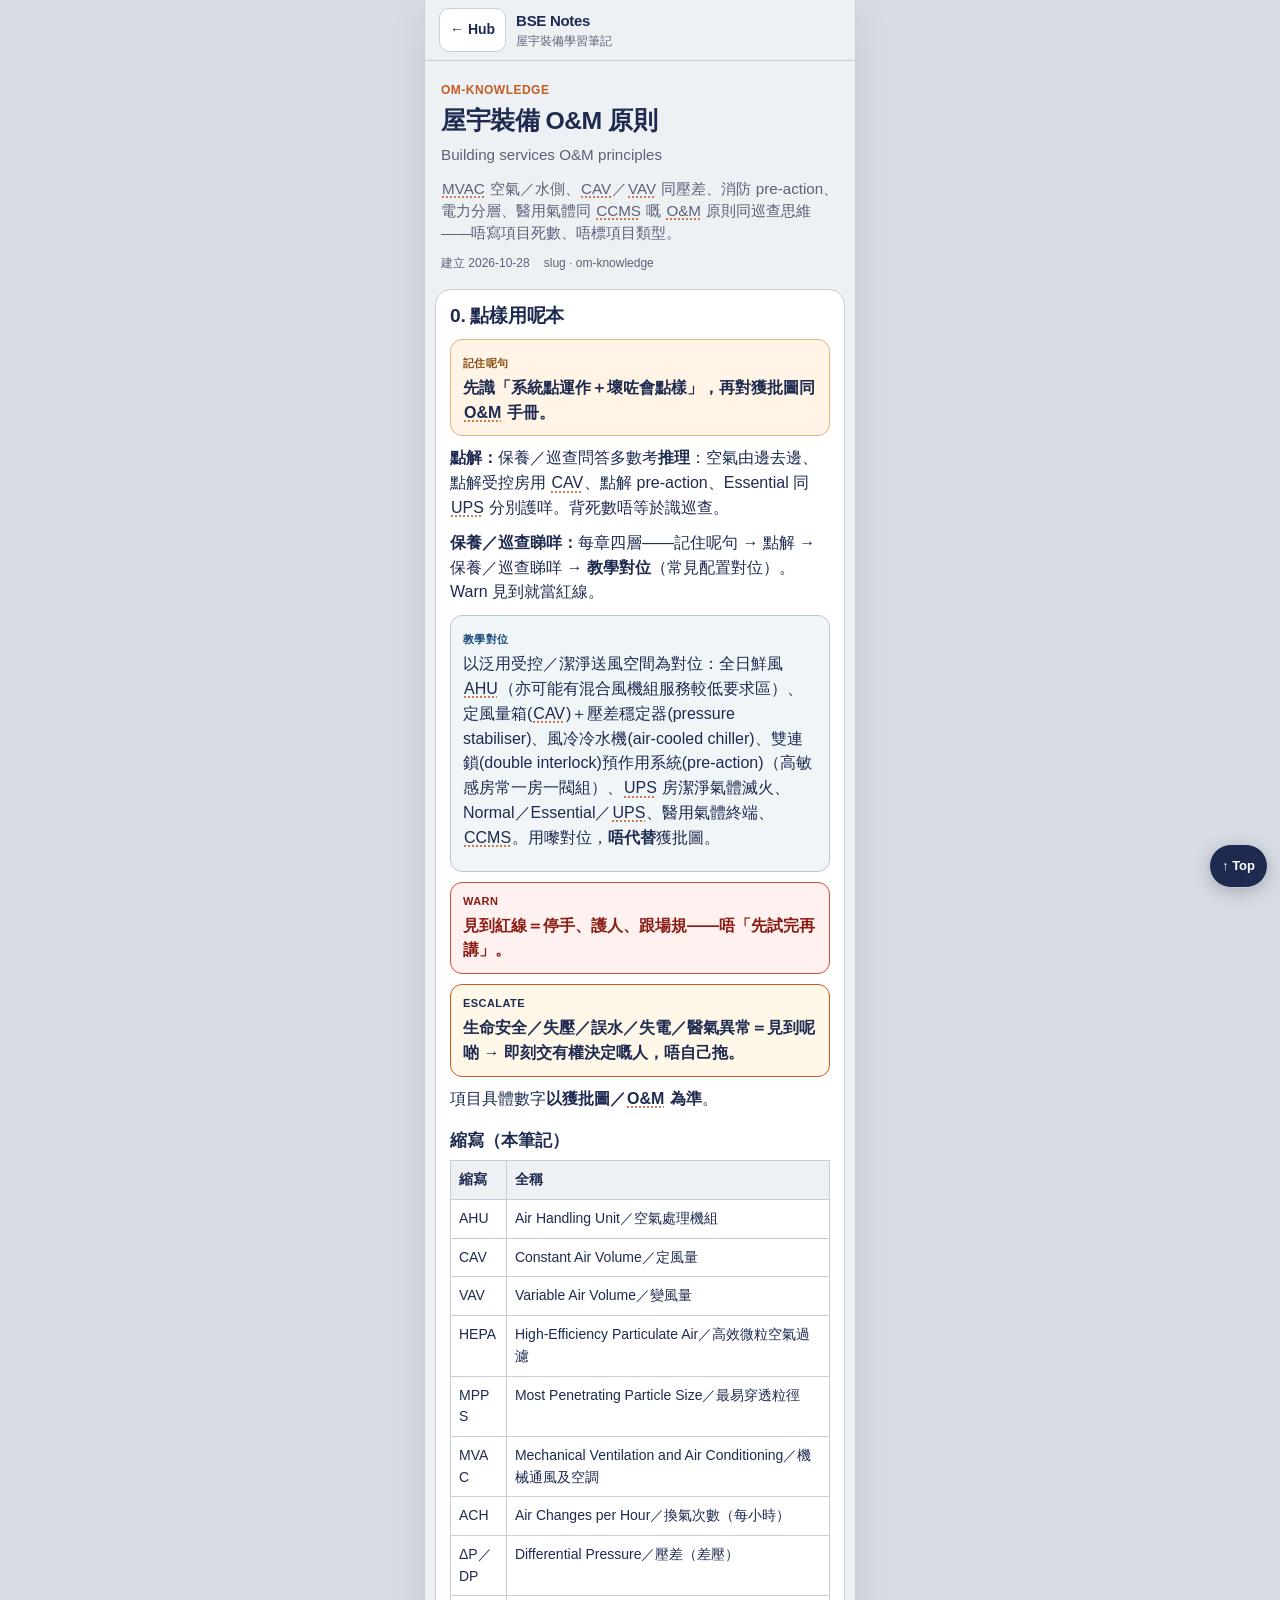
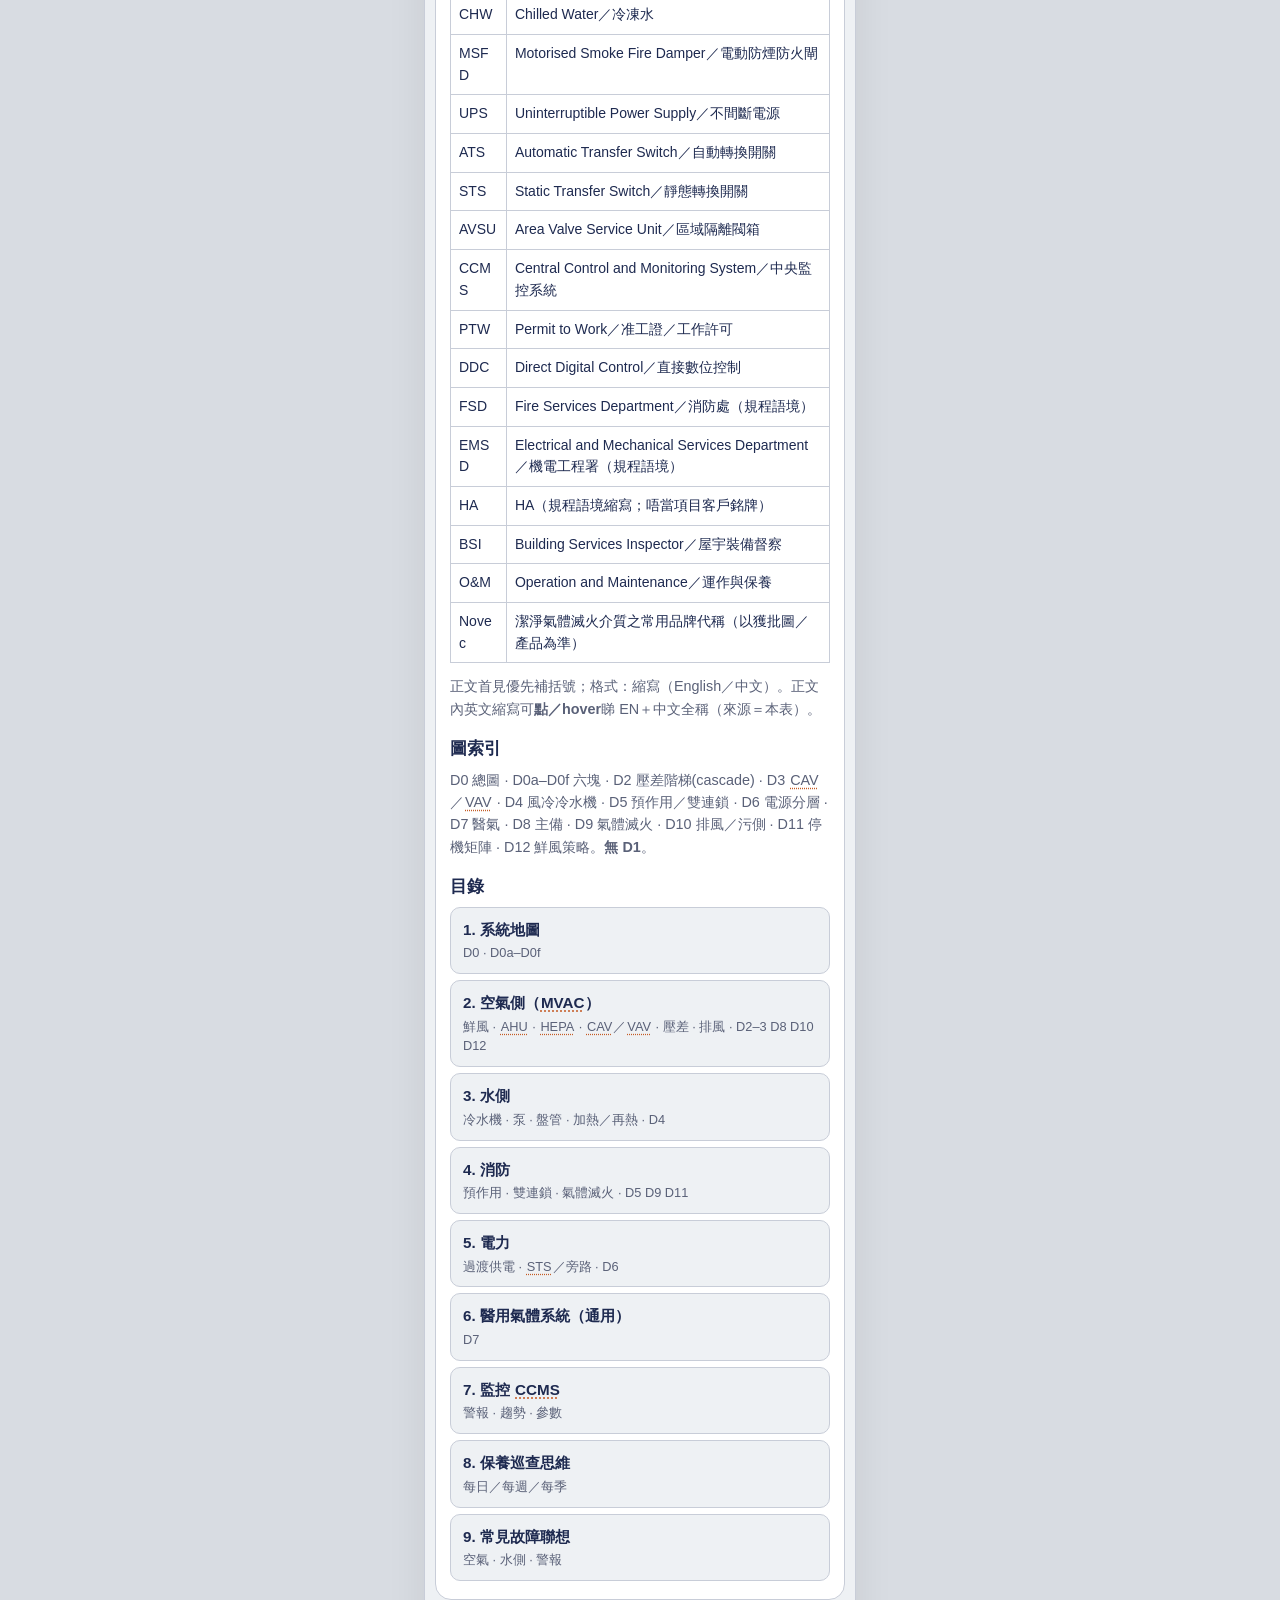
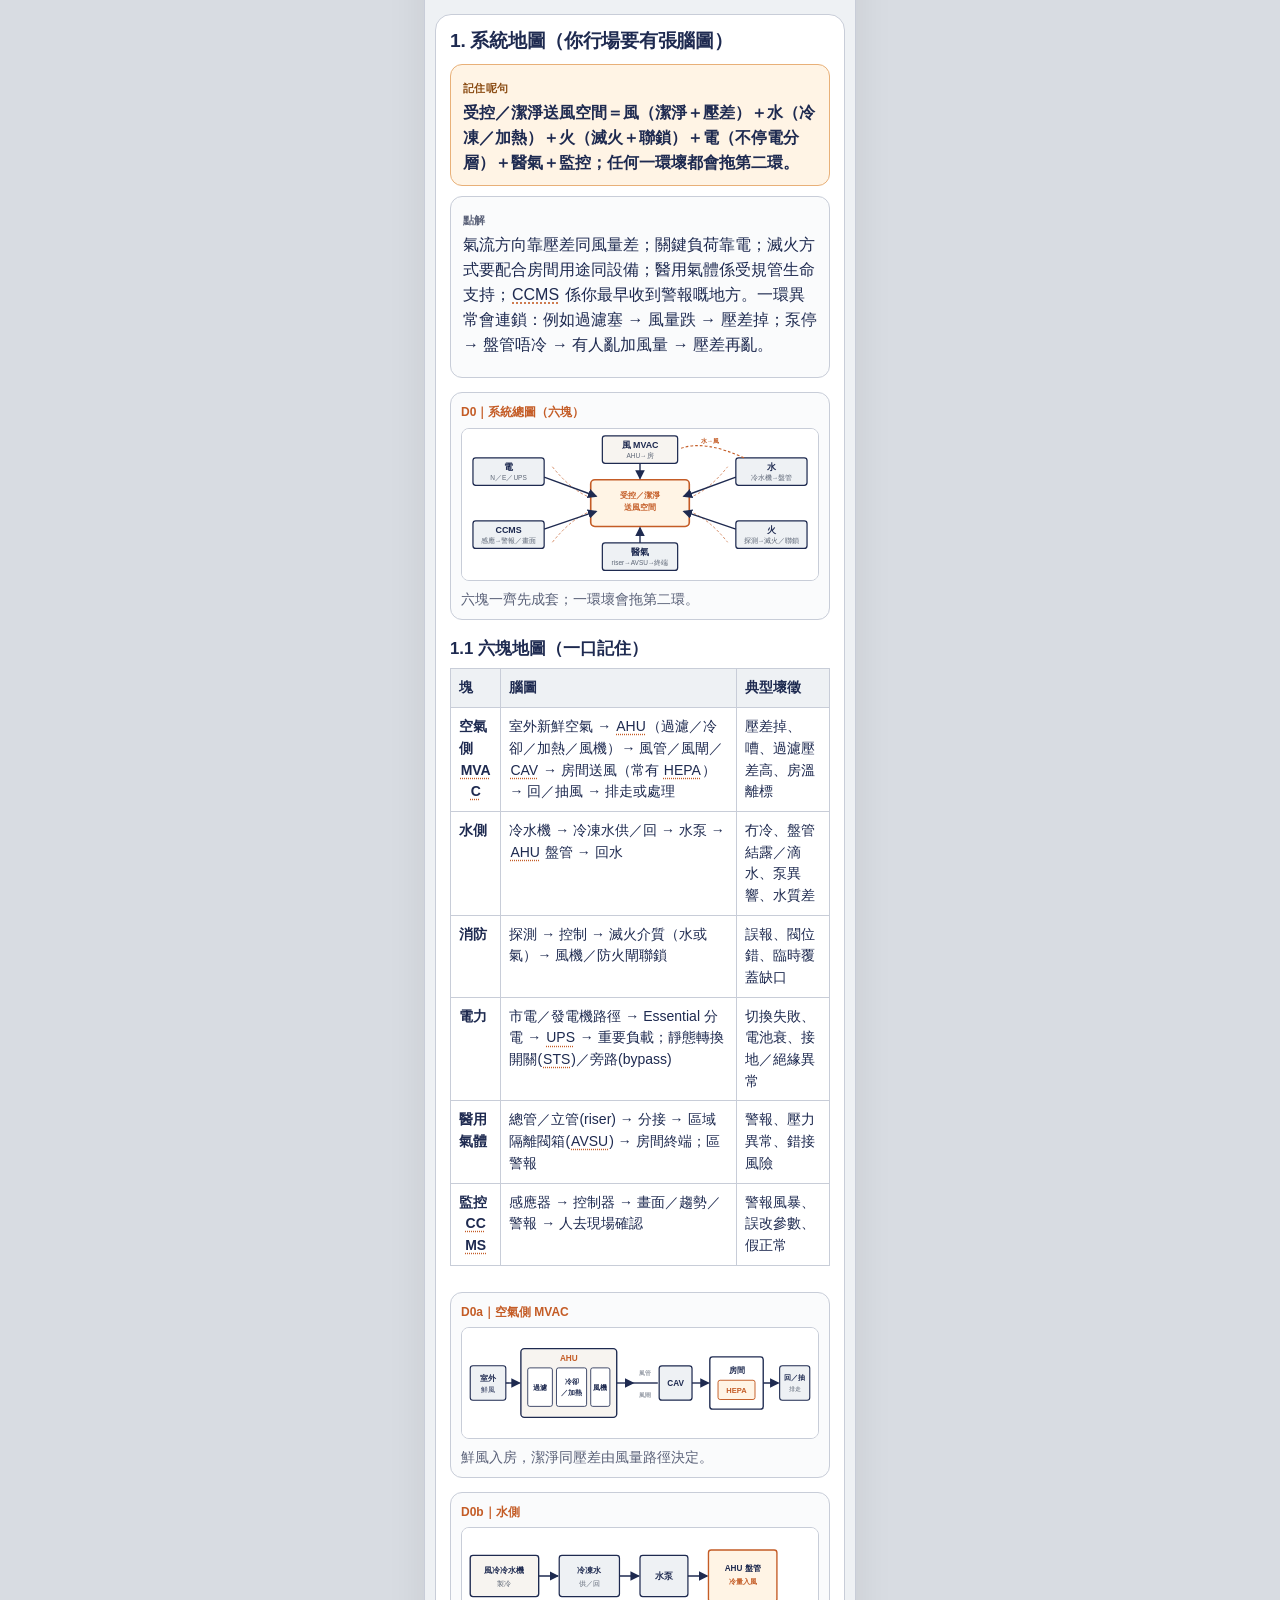
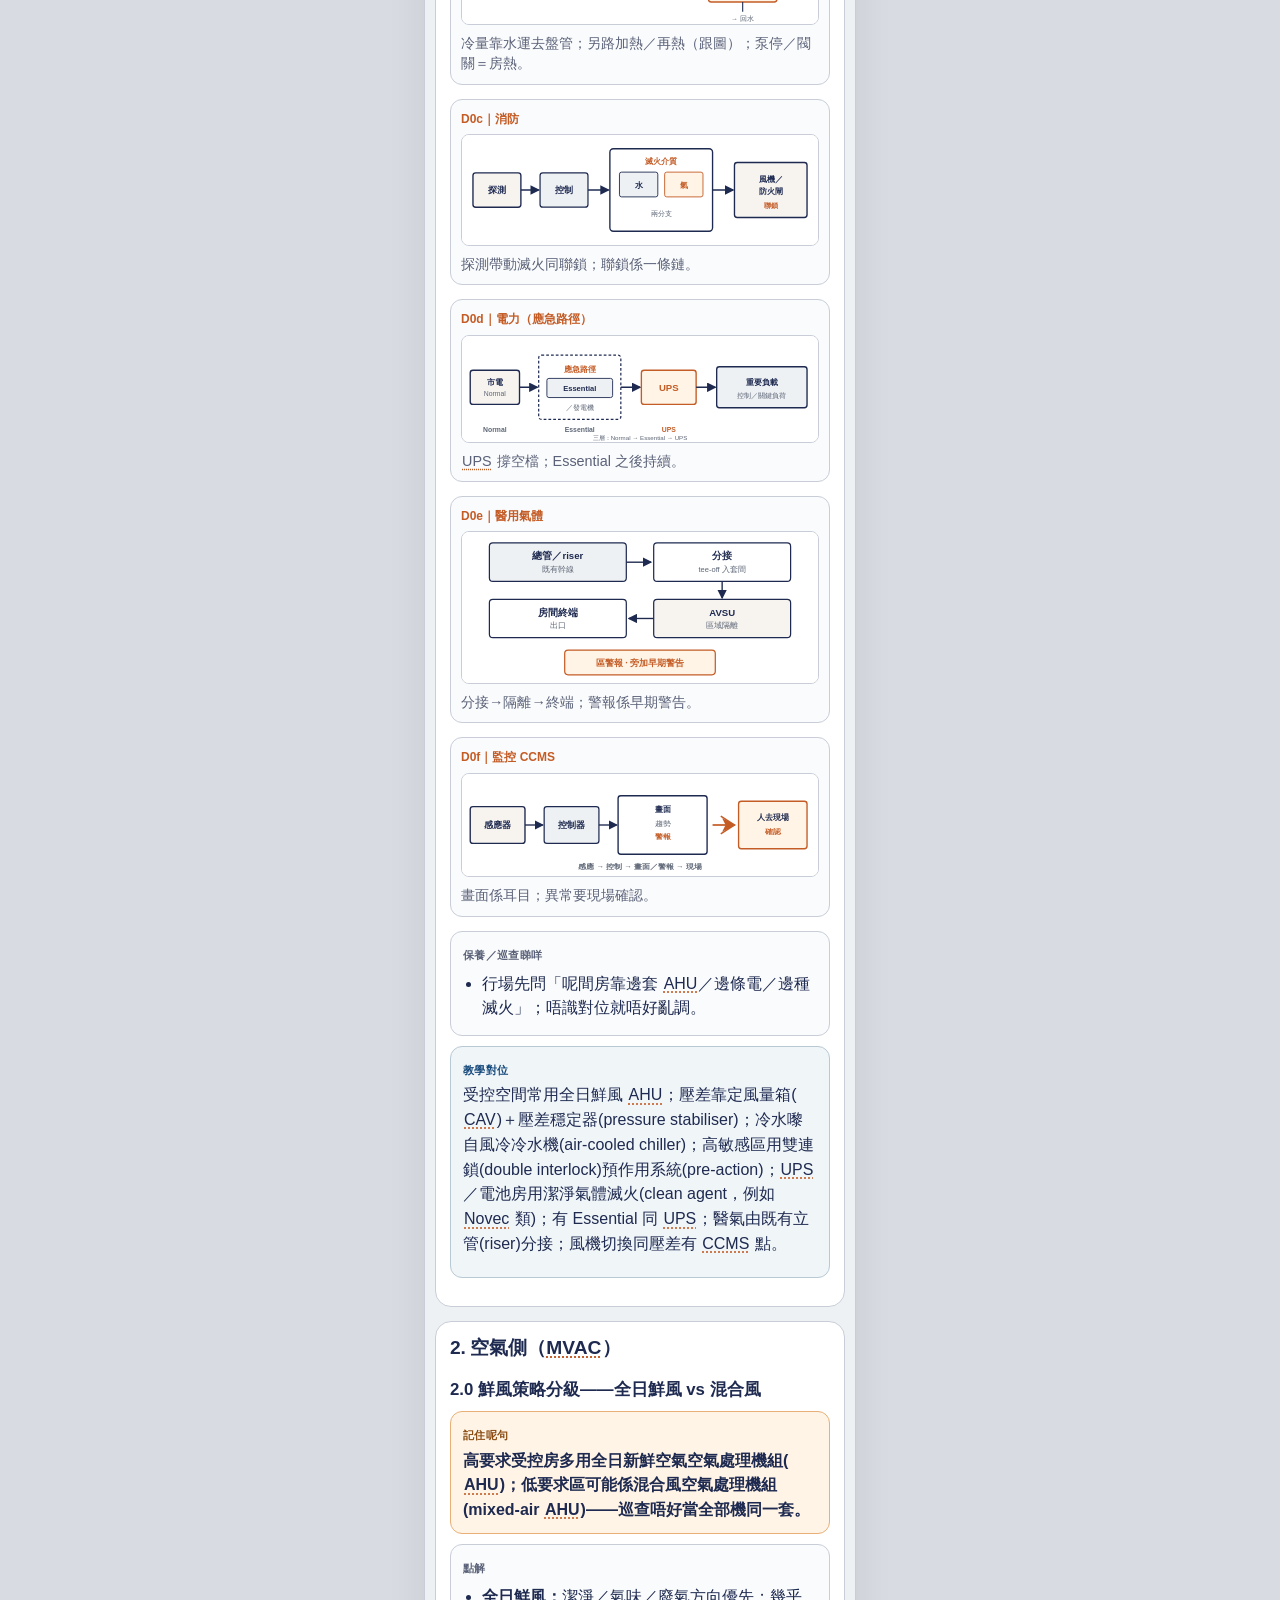
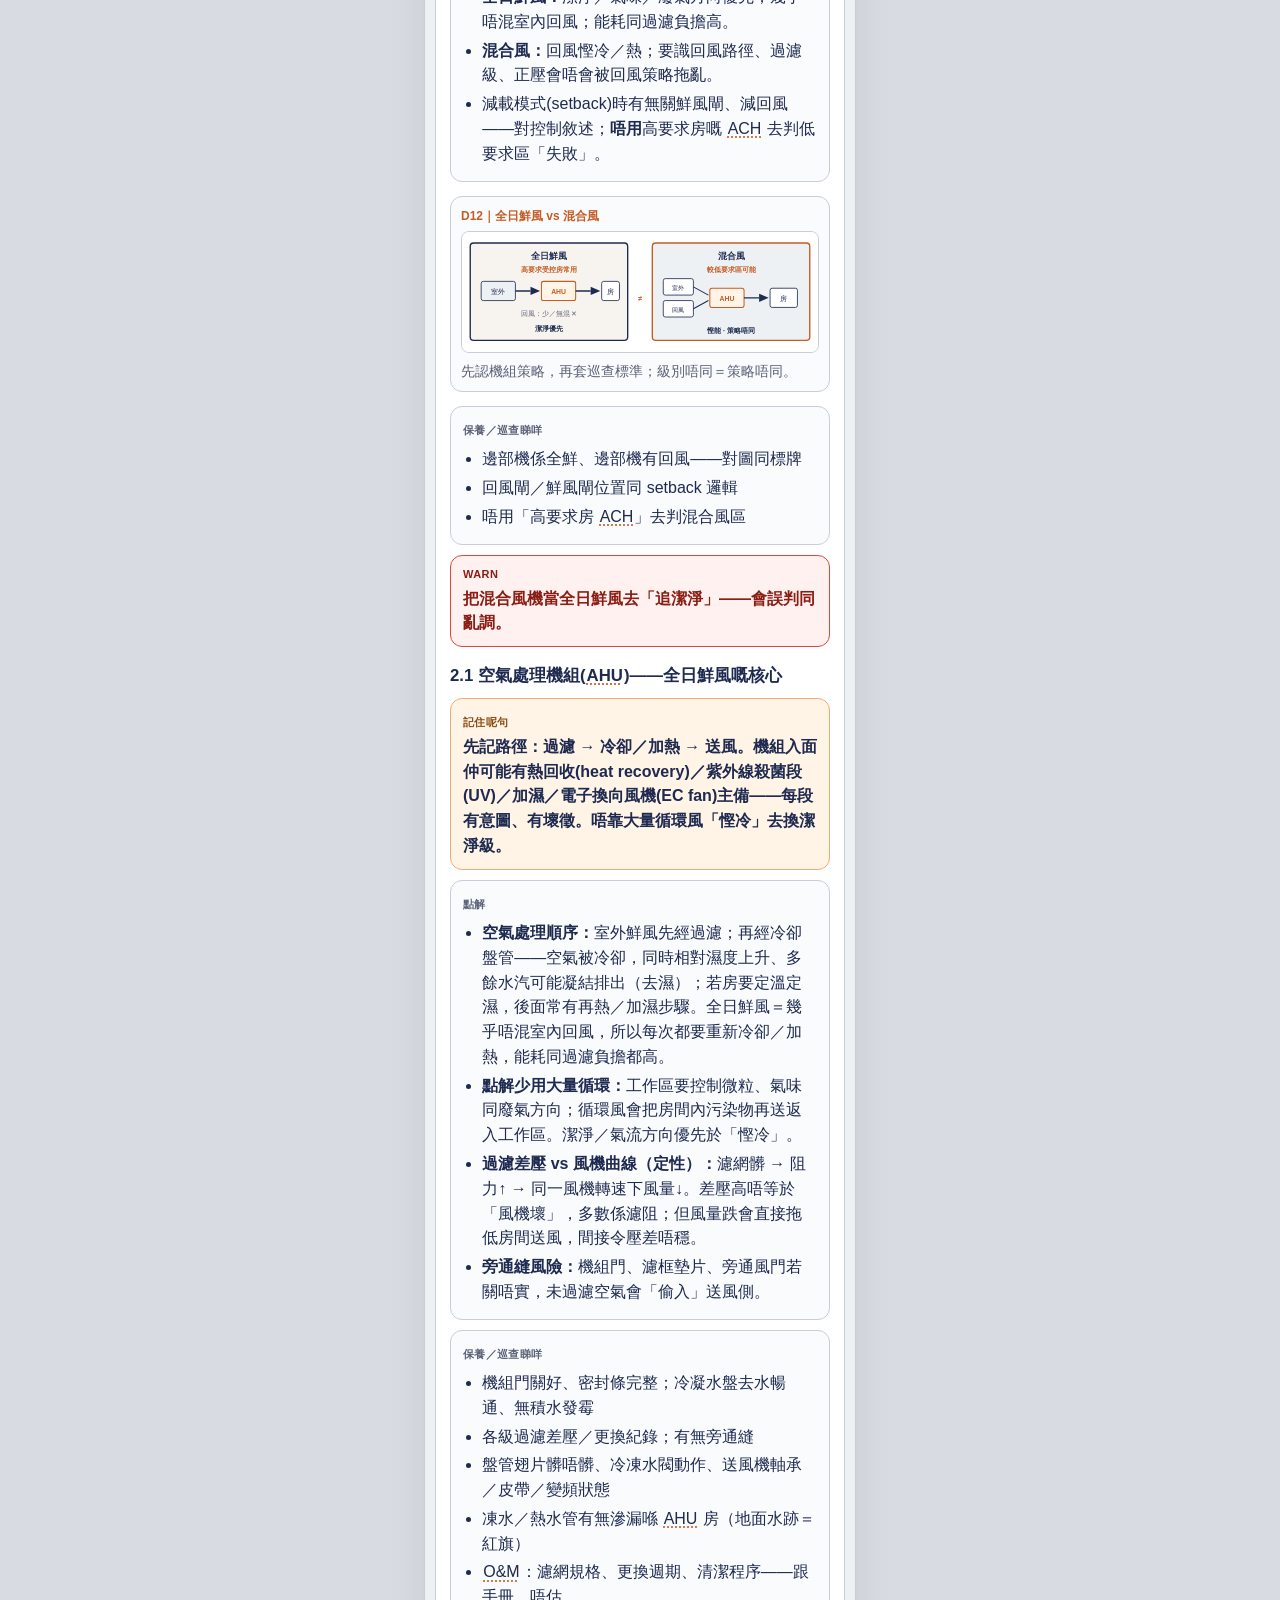
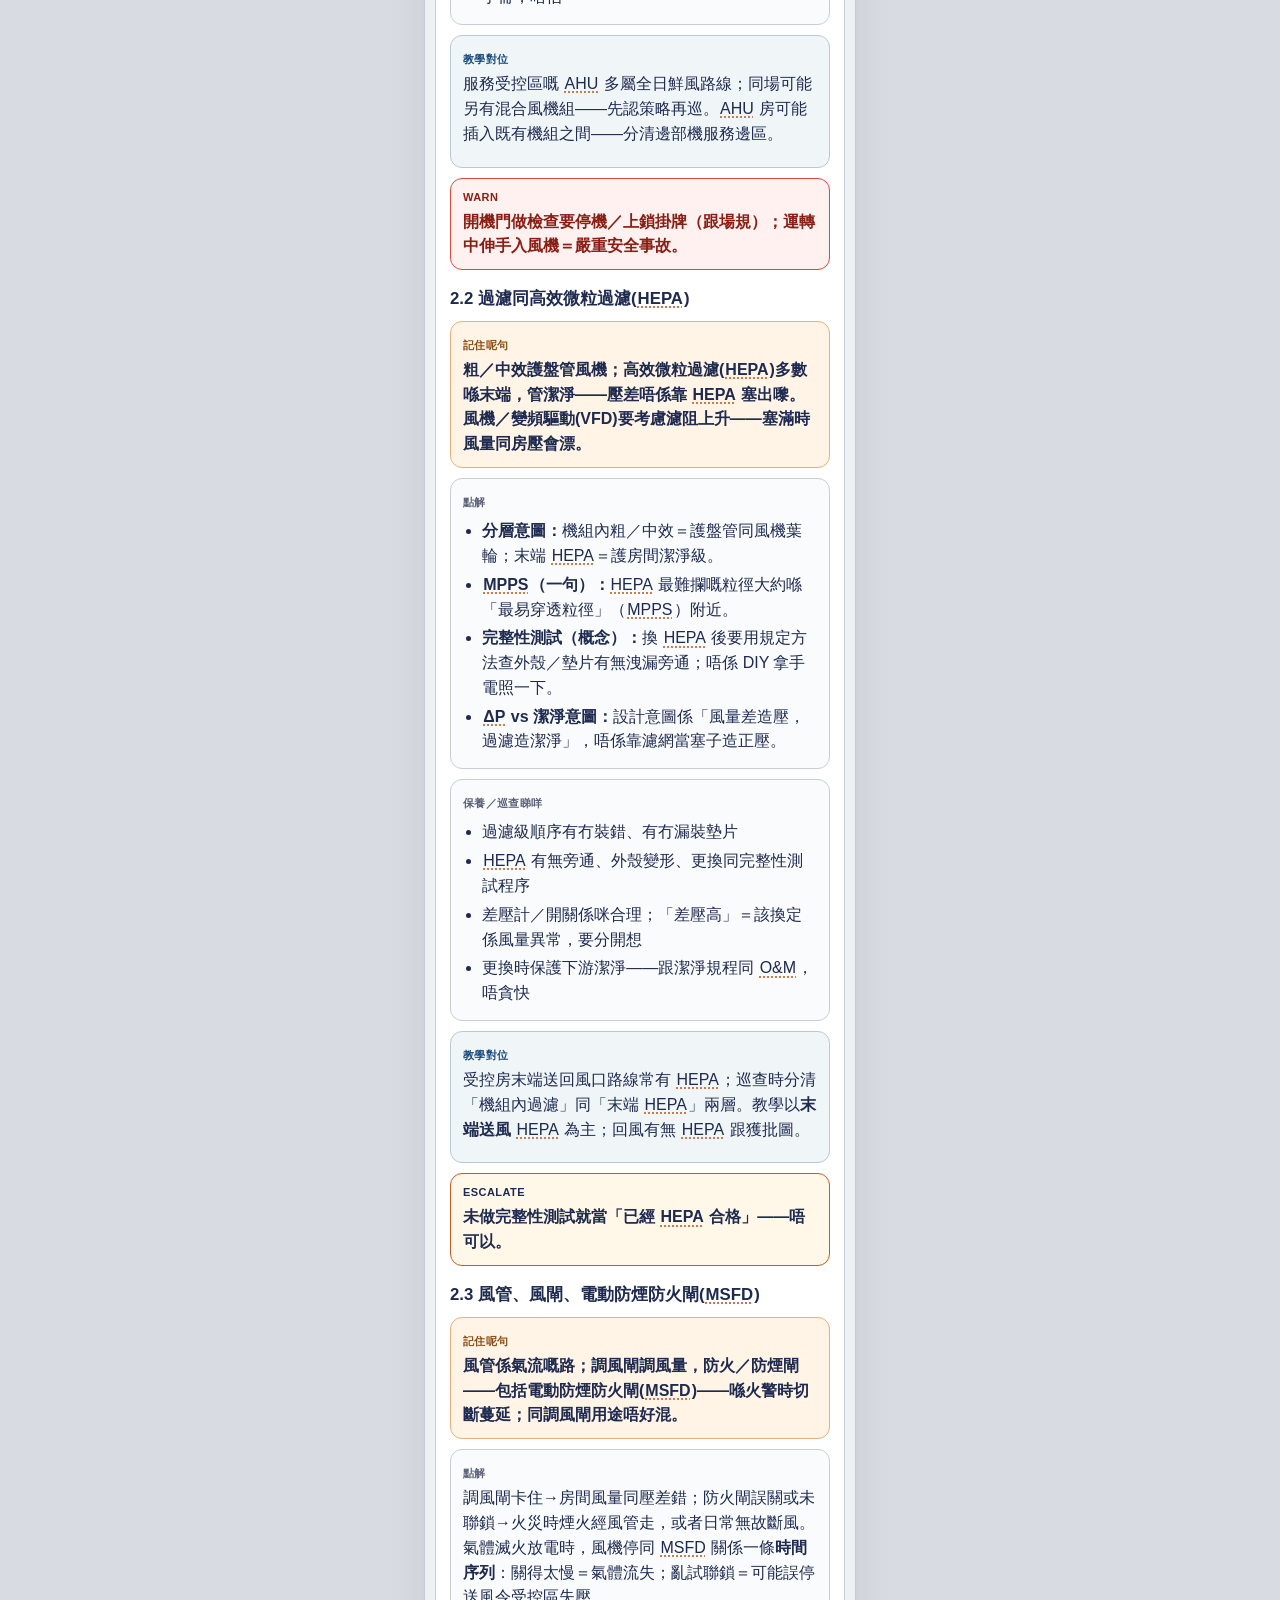
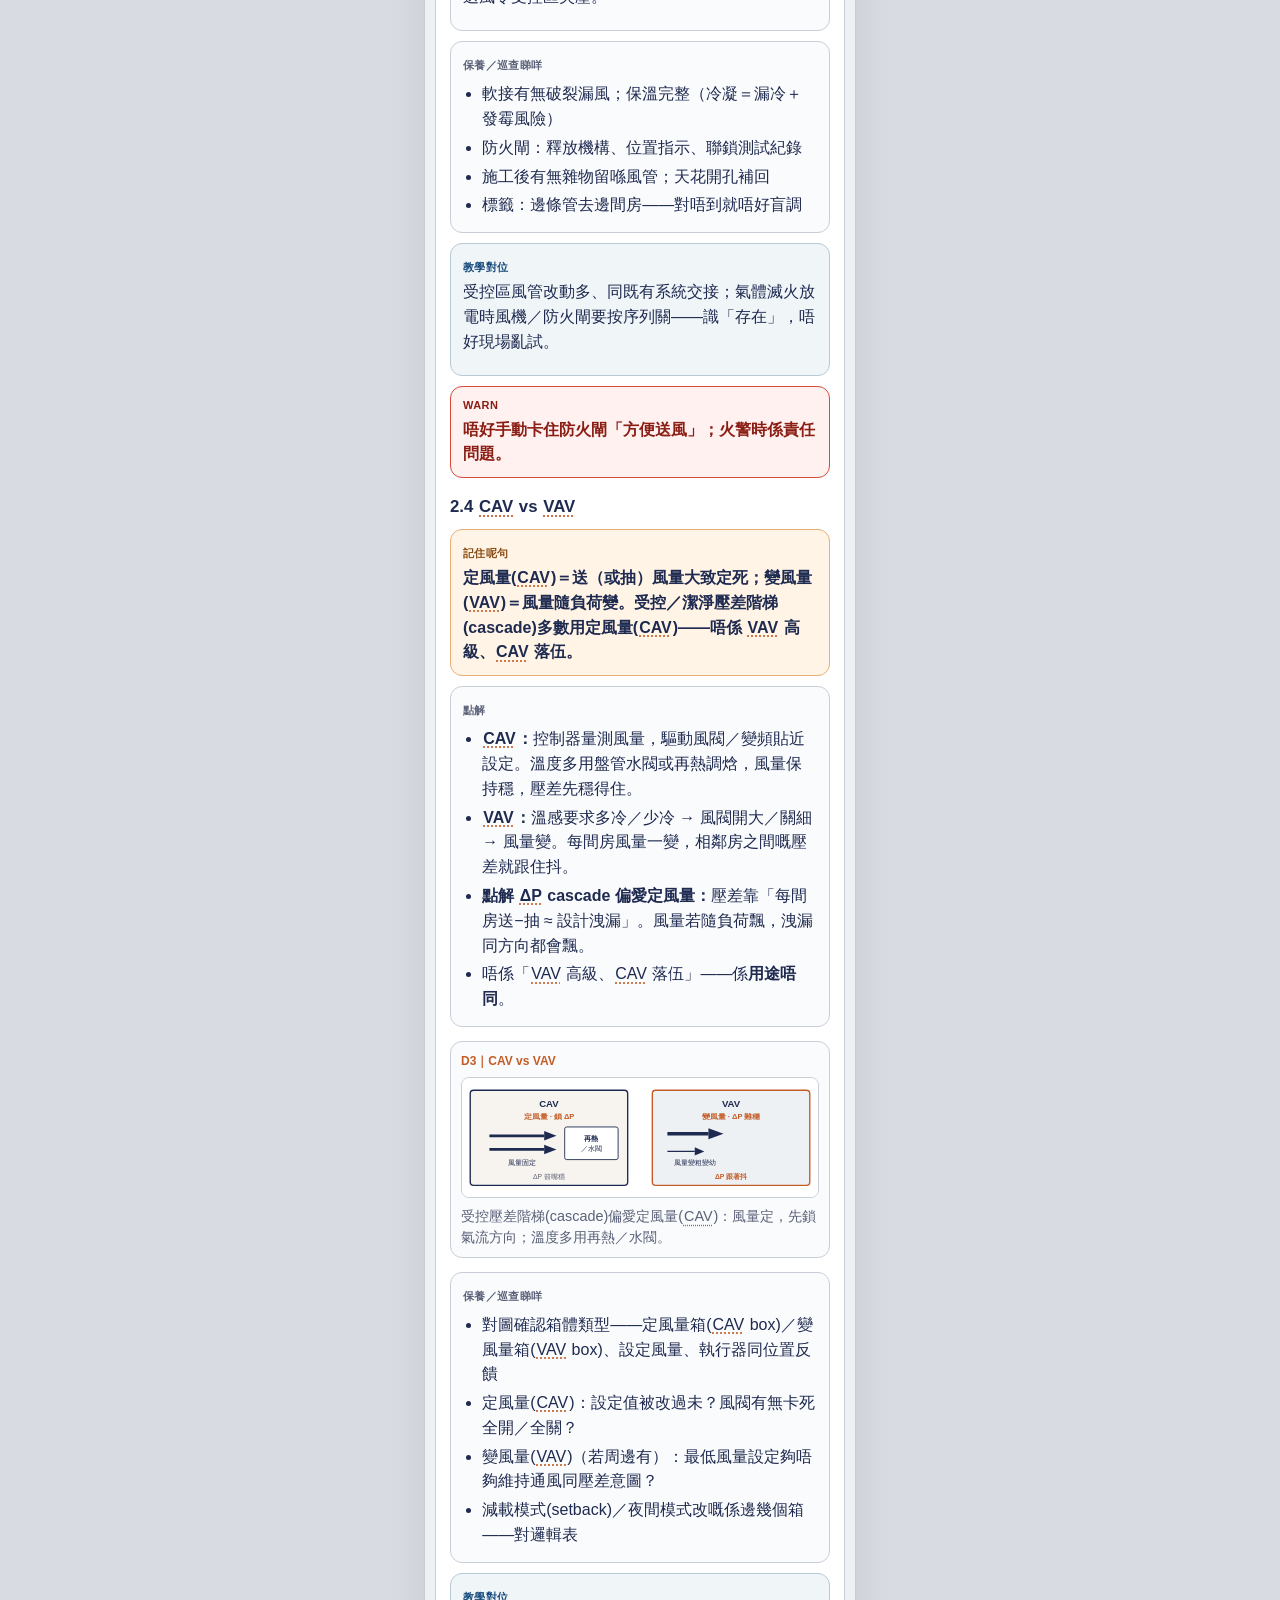
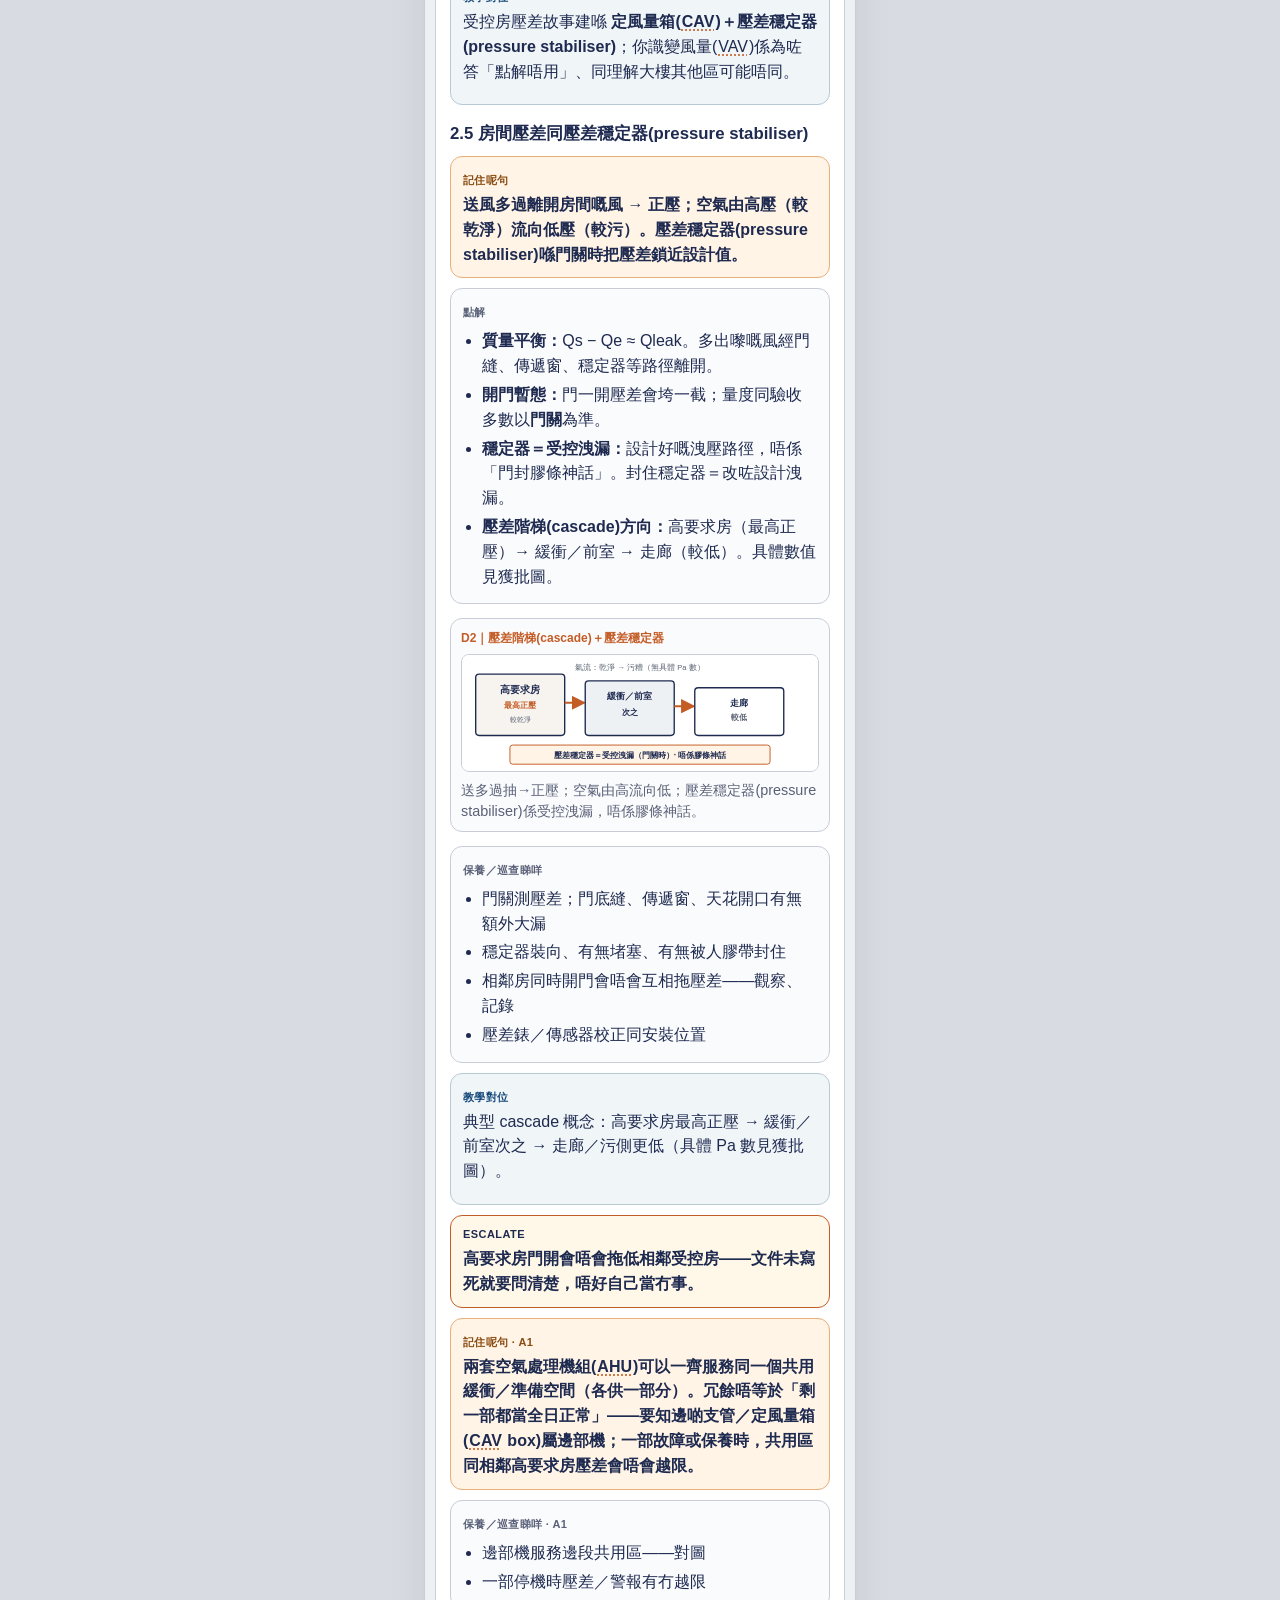
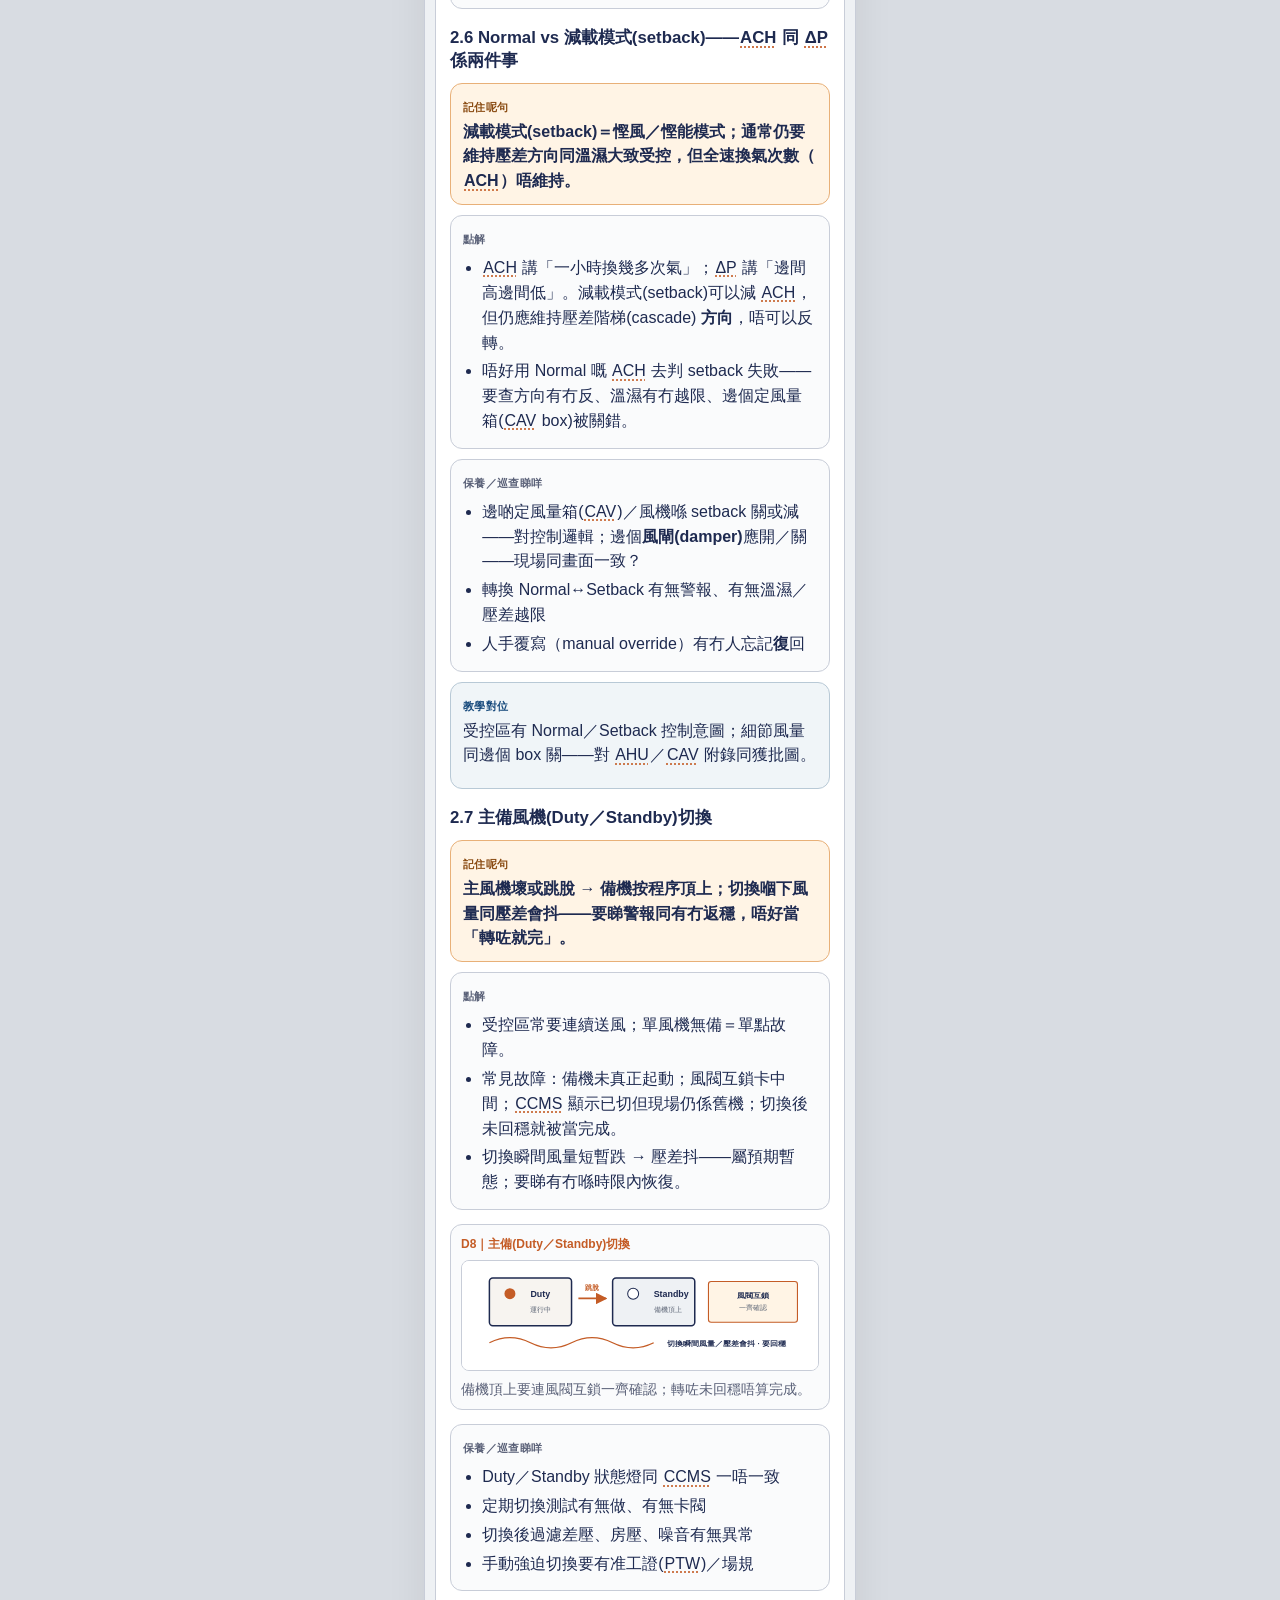
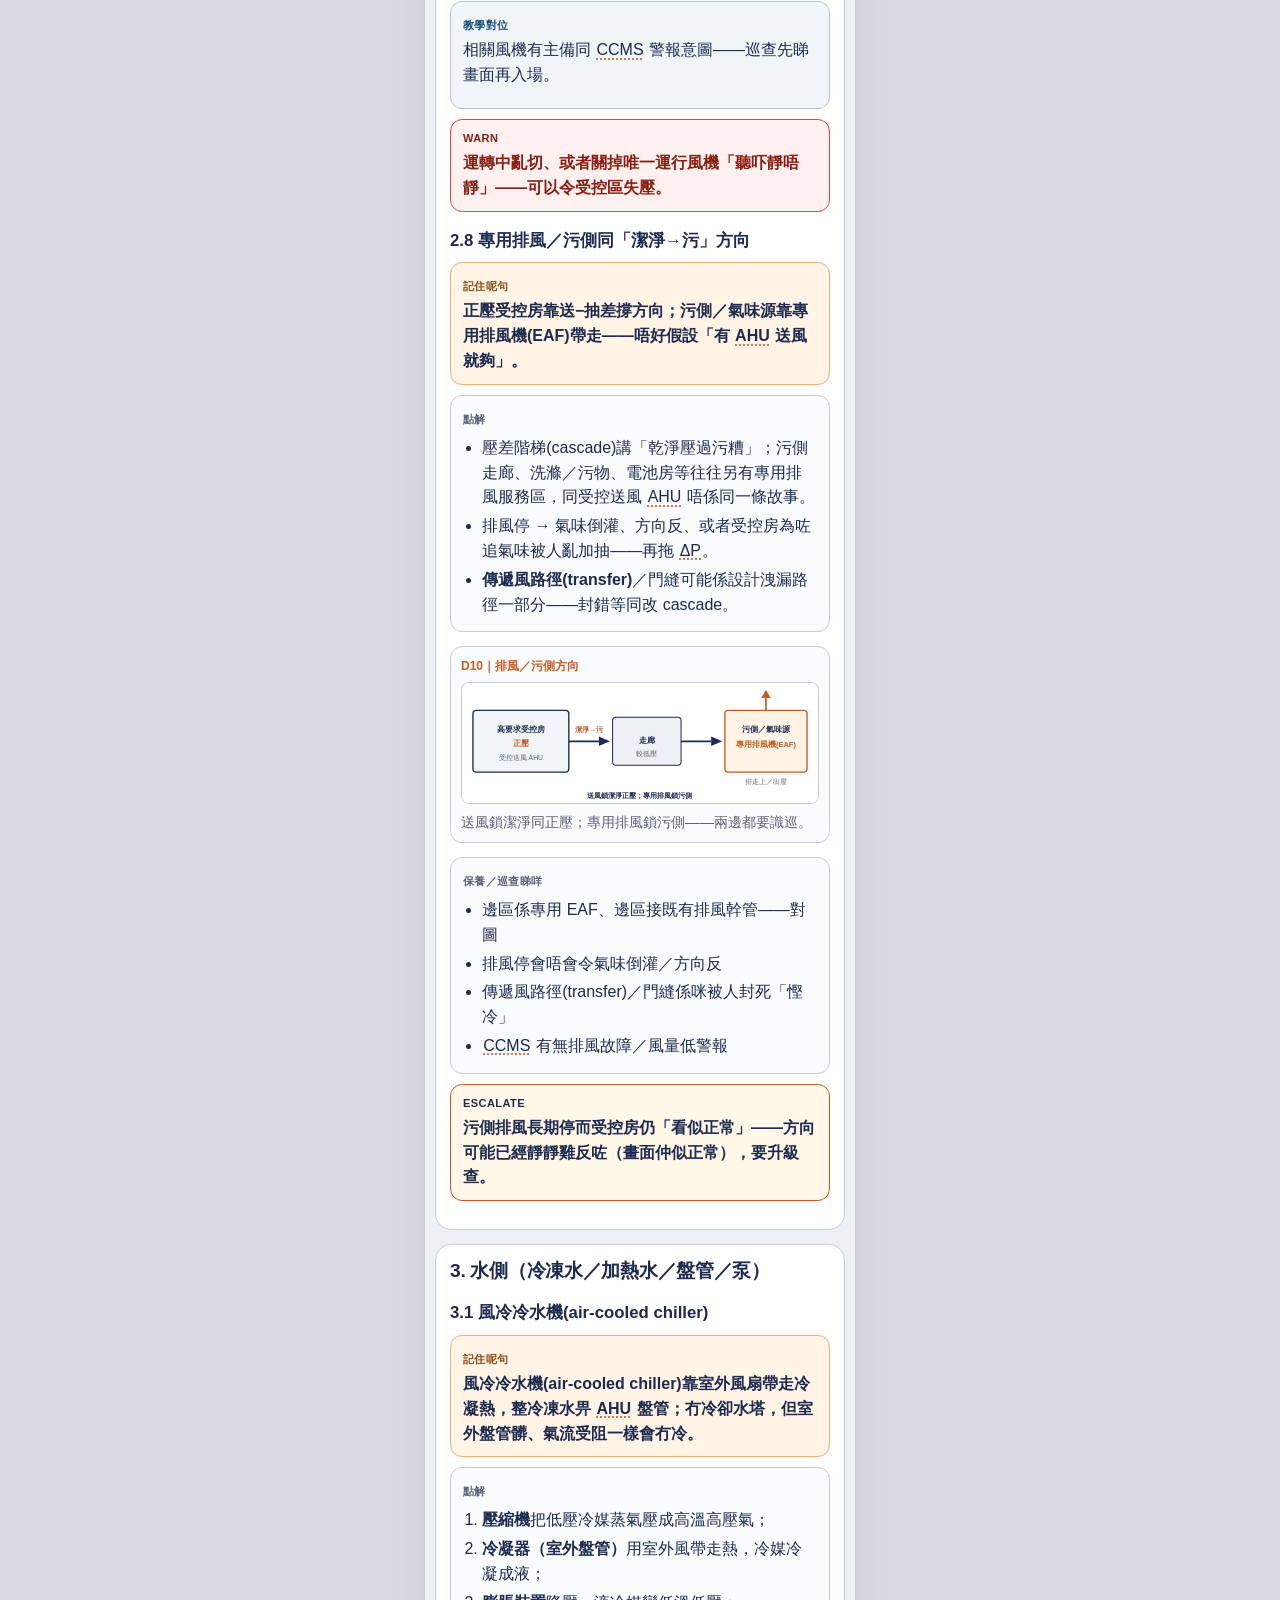
==== commit 93e26445: "chore(live): drop PREVIEW chrome for OM-Knowledge web-v5 go-live Remove preview title/badge/noindex " ====
--- a/notes/om-knowledge/index.html
+++ b/notes/om-knowledge/index.html
@@ -3,8 +3,7 @@
 <head>
   <meta charset="utf-8" />
   <meta name="viewport" content="width=device-width, initial-scale=1, viewport-fit=cover" />
-  <title>OM-Knowledge｜屋宇裝備 O&amp;M 原則 (PREVIEW)</title>
-  <meta name="robots" content="noindex,nofollow" />
+  <title>OM-Knowledge｜屋宇裝備 O&amp;M 原則</title>
   <meta name="description" content="MVAC 空氣／水側、CAV／VAV 同壓差、消防 pre-action、電力分層、醫用氣體同 CCMS 嘅 O&amp;M 原則同巡查思維——唔寫項目死數、唔標項目類型。" />
   <meta name="theme-color" content="#EEF1F4" />
   <style>
@@ -283,7 +282,6 @@
       <div class="name">BSE Notes</div>
       <div class="sub">屋宇裝備學習筆記</div>
     </div>
-    <span class="badge">PREVIEW</span>
   </header>
 
   <header class="hero">
